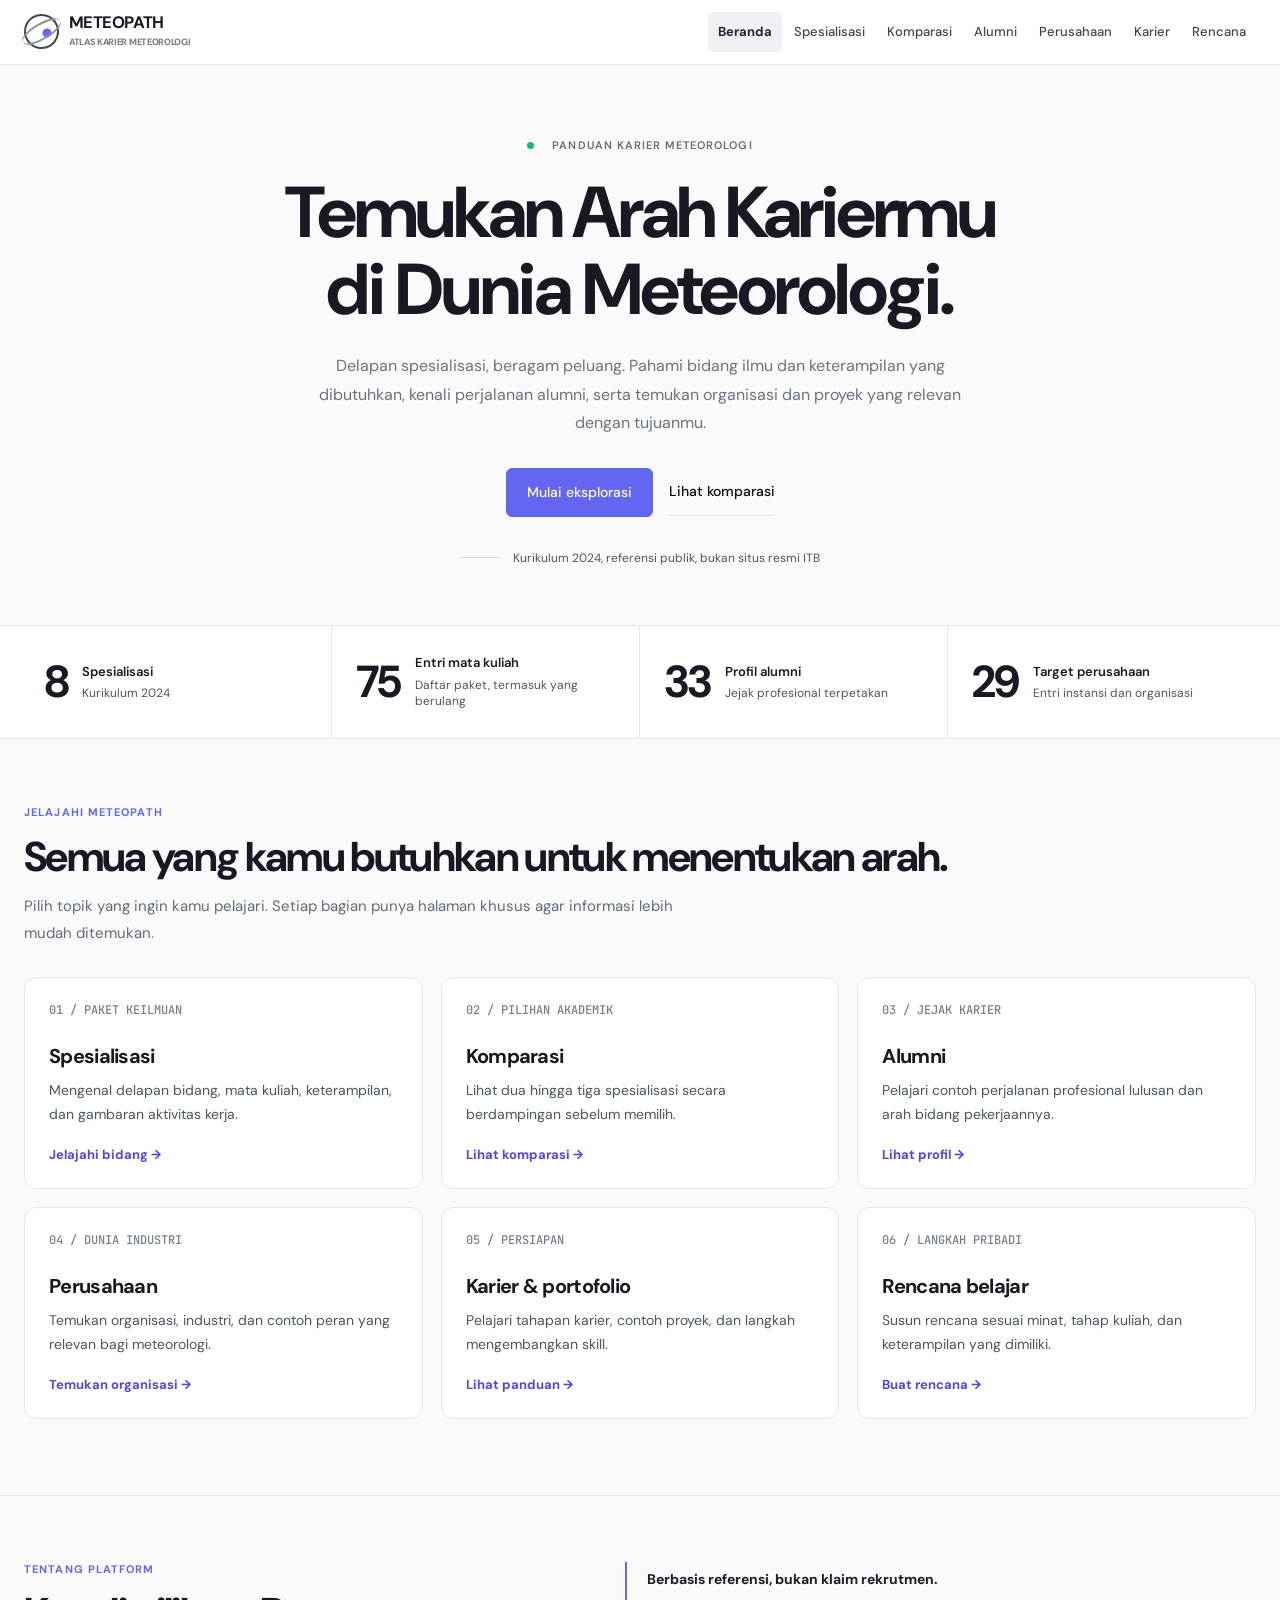
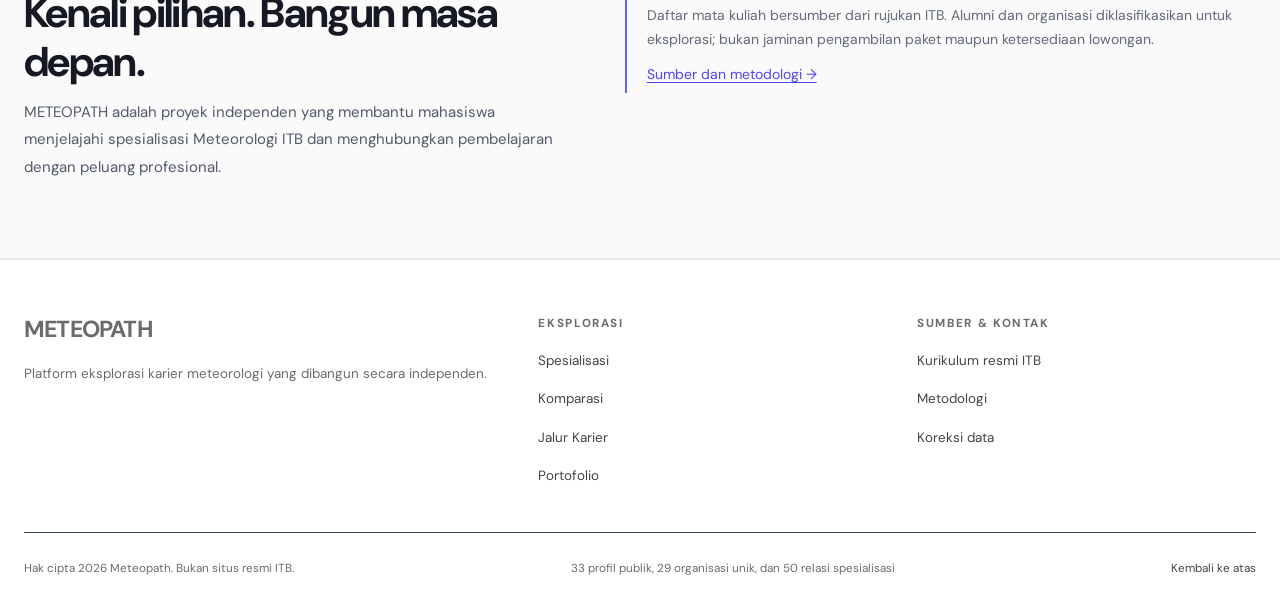
==== index.html @ 36e429ec "Publish field-name cards and force latest no-number JavaScript on index.html" ====
<!doctype html> <html lang="id"> <head> <meta charset="utf-8"> <meta name="viewport" content="width=device-width, initial-scale=1"> <meta name="theme-color" content="#FAFAFA"> <meta name="description" content="Panduan spesialisasi, mata kuliah, alumni, perusahaan, dan perencanaan karier Meteorologi ITB."> <link rel="canonical" href="https://zeezieprog.github.io/Meteopath/"> <meta property="og:type" content="website"><meta property="og:locale" content="id_ID"> <meta property="og:title" content="Meteopath: Eksplorasi Karier Meteorologi ITB"> <meta property="og:description" content="Eksplorasi spesialisasi, alumni, bidang industri, dan rencana karier meteorologi."> <meta property="og:url" content="https://zeezieprog.github.io/Meteopath/"> <meta name="twitter:card" content="summary"><link rel="icon" type="image/svg+xml" href="favicon.svg"> <title>Beranda | METEOPATH — Atlas Karier Meteorologi</title> <link rel="preconnect" href="https://fonts.googleapis.com"> <link rel="preconnect" href="https://fonts.gstatic.com" crossorigin> <link href="https://fonts.googleapis.com/css2?family=DM+Sans:wght@400;500;700&family=JetBrains+Mono:wght@400;500&display=swap" rel="stylesheet"> <link rel="stylesheet" href="style.css?v=6"> <link rel="stylesheet" href="mobile-stability-v7.css"> <link rel="stylesheet" href="https://api.fontshare.com/v2/css?f[]=general-sans@400,500,700&display=swap"> <link rel="stylesheet" href="genesis-editorial-v1.css"> <link rel="stylesheet" href="compact-white-grid-v1.css"> <link rel="stylesheet" href="readability-fix-v2.css"> <link rel="stylesheet" href="comparison-contrast-v3.css"> <link rel="stylesheet" href="site-pages-v1.css?v=2"> <link rel="stylesheet" href="accessibility-compare-v4.css"> <link rel="stylesheet" href="specialization-field-cards-v1.css">  <script src="data.js" defer></script> <script src="curriculum.js" defer></script> <script src="script.js?v=fields-20261118" defer></script><script src="v6.js?v=fields-20261118" defer></script> <script src="site-pages-v1.js" defer></script>  </head> <body data-page="home"> <a class="skip-link" href="#fitur">Lewati navigasi ke fitur</a> <div id="readingProgress" class="reading-progress" aria-hidden="true"></div> <header class="site-header" id="top"> <div class="wrap nav-inner"> <a href="index.html" class="brand" aria-label="METEOPATH kembali ke beranda"><span class="brand-orbit" aria-hidden="true"><span></span></span><span class="brand-name">METEO<span>PATH</span><small>ATLAS KARIER METEOROLOGI</small></span></a> <button class="mobile-toggle" id="mobileToggle" type="button" aria-controls="navMenu" aria-expanded="false" aria-label="Buka menu navigasi"><span></span><span></span><span></span></button> <nav class="nav" id="navMenu" aria-label="Navigasi utama"><a href="index.html" aria-current="page">Beranda</a><a href="spesialisasi.html">Spesialisasi</a><a href="bandingkan.html">Komparasi</a><a href="alumni.html">Alumni</a><a href="perusahaan.html">Perusahaan</a><a href="karier.html">Karier</a><a href="rencana.html">Rencana</a></nav> </div> </header> <main> <section class="hero section-dark" aria-labelledby="heroTitle"> <div class="hero-aura hero-aura-one" aria-hidden="true"></div><div class="hero-aura hero-aura-two" aria-hidden="true"></div> <div class="wrap hero-layout"> <div class="hero-copy reveal-on-load"> <p class="kicker light-kicker"><span class="status-dot"></span> PANDUAN KARIER METEOROLOGI</p> <h1 id="heroTitle">Temukan Arah Kariermu<br><span class="serif-accent">di Dunia Meteorologi.</span></h1> <p class="hero-desc">Delapan spesialisasi, beragam peluang. Pahami bidang ilmu dan keterampilan yang dibutuhkan, kenali perjalanan alumni, serta temukan organisasi dan proyek yang relevan dengan tujuanmu.</p> <div class="hero-actions"><a class="btn btn-coral" href="spesialisasi.html#spesialisasi">Mulai eksplorasi</a><a class="text-action" href="bandingkan.html#bandingkan">Lihat komparasi</a></div> <div class="hero-trust"><span class="trust-rule"></span><p>Kurikulum 2024, referensi publik, bukan situs resmi ITB</p></div> </div> </div> <div class="wrap hero-foot"><span>THE FUTURE IS INTERDISCIPLINARY</span><a href="#ringkasan">SCROLL TO EXPLORE</a></div> </section> <section class="overview-bar" id="ringkasan"> <div class="wrap stats-grid" id="statsGrid" aria-label="Ringkasan data website"></div> </section> <section class="home-features" id="fitur"><div class="wrap">
<span class="home-eyebrow">JELAJAHI METEOPATH</span><h2>Semua yang kamu butuhkan untuk menentukan arah.</h2>
<p class="home-intro">Pilih topik yang ingin kamu pelajari. Setiap bagian punya halaman khusus agar informasi lebih mudah ditemukan.</p>
<div class="home-feature-grid">
<a class="home-feature" href="spesialisasi.html"><span class="feature-index">01 / PAKET KEILMUAN</span><h3>Spesialisasi</h3><p>Mengenal delapan bidang, mata kuliah, keterampilan, dan gambaran aktivitas kerja.</p><span class="feature-cta">Jelajahi bidang →</span></a>
<a class="home-feature" href="bandingkan.html"><span class="feature-index">02 / PILIHAN AKADEMIK</span><h3>Komparasi</h3><p>Lihat dua hingga tiga spesialisasi secara berdampingan sebelum memilih.</p><span class="feature-cta">Lihat komparasi →</span></a>
<a class="home-feature" href="alumni.html"><span class="feature-index">03 / JEJAK KARIER</span><h3>Alumni</h3><p>Pelajari contoh perjalanan profesional lulusan dan arah bidang pekerjaannya.</p><span class="feature-cta">Lihat profil →</span></a>
<a class="home-feature" href="perusahaan.html"><span class="feature-index">04 / DUNIA INDUSTRI</span><h3>Perusahaan</h3><p>Temukan organisasi, industri, dan contoh peran yang relevan bagi meteorologi.</p><span class="feature-cta">Temukan organisasi →</span></a>
<a class="home-feature" href="karier.html"><span class="feature-index">05 / PERSIAPAN</span><h3>Karier & portofolio</h3><p>Pelajari tahapan karier, contoh proyek, dan langkah mengembangkan skill.</p><span class="feature-cta">Lihat panduan →</span></a>
<a class="home-feature" href="rencana.html"><span class="feature-index">06 / LANGKAH PRIBADI</span><h3>Rencana belajar</h3><p>Susun rencana sesuai minat, tahap kuliah, dan keterampilan yang dimiliki.</p><span class="feature-cta">Buat rencana →</span></a>
</div></div></section>
<section class="home-about"><div class="wrap home-about-layout"><div><span class="home-eyebrow">TENTANG PLATFORM</span><h2>Kenali pilihan. Bangun masa depan.</h2><p class="home-summary">METEOPATH adalah proyek independen yang membantu mahasiswa menjelajahi spesialisasi Meteorologi ITB dan menghubungkan pembelajaran dengan peluang profesional.</p></div><div class="home-disclaimer"><strong>Berbasis referensi, bukan klaim rekrutmen.</strong><span>Daftar mata kuliah bersumber dari rujukan ITB. Alumni dan organisasi diklasifikasikan untuk eksplorasi; bukan jaminan pengambilan paket maupun ketersediaan lowongan.</span><a href="tentang.html">Sumber dan metodologi →</a></div></div></section><section class="intro-section section-light" id="spesialisasi"> <div class="wrap"> <div class="section-heading reveal"><div><p class="kicker dark-kicker">JELAJAHI SPESIALISASI</p><h2>Delapan Spesialisasi.<br><em>Beragam Masa Depan.</em></h2></div><p class="section-aside">Tidak semua mahasiswa Meteorologi harus memilih arah karier yang sama. Mulai dari minatmu, lihat apa yang dipelajari, kemudian telusuri orang dan organisasinya.</p></div> <div class="explore-controls reveal"><div class="filter-pills" id="categoryFilters" aria-label="Filter kategori spesialisasi"></div><label class="search-field"><svg viewBox="0 0 24 24" aria-hidden="true"><circle cx="11" cy="11" r="7"></circle><path d="m16 16 4 4"></path></svg><input type="search" id="specSearch" placeholder="Cari spesialisasi, skill, atau mata kuliah..." aria-label="Cari spesialisasi"></label></div> <div class="cards-count" id="specCount"></div> <div class="spec-grid" id="specGrid"></div> <p class="section-small-print">Klasifikasi kategori di atas bersifat editorial. Nama paket dan mata kuliah mengacu pada <a href="https://meteo.itb.ac.id/?lang=id&amp;page_id=2621" target="_blank" rel="noopener noreferrer">skema resmi Meteorologi ITB 2024 </a>.</p> </div> </section> <section class="compare-section section-dark" id="bandingkan"> <div class="wrap"><div class="section-heading on-dark reveal"><div><p class="kicker light-kicker">KOMPARASI SPESIALISASI</p><h2>Pahami Perbedaannya<br><em>Menentukan Arah.</em></h2></div><p class="section-aside">Pilih dua sampai tiga spesialisasi, lalu lihat perbedaan mata kuliah, pekerjaan, skill, dan portofolio.</p></div> <div class="compare-shell"><h3>Pilih dua atau tiga spesialisasi</h3><p>Perbandingan ini tidak membuat peringkat “terbaik”.</p><div class="compare-options" id="compareOptions"></div><div class="compare-scroller" id="compareResult" aria-live="polite"></div></div></div></section> <section class="detail-section section-dark" id="detail"> <div class="wrap"> <div class="section-heading on-dark reveal"><div><p class="kicker light-kicker">DETAIL SPESIALISASI</p><h2>Kenali Bidangnya.<br><em>Bangun Keahliannya.</em></h2></div><p class="section-aside">Pilih spesialisasi untuk melihat aktivitas kerja, daftar lengkap mata kuliah, kemampuan yang perlu disiapkan, serta alumni dan perusahaan yang relevan.</p></div> <div class="detail-shell reveal"> <aside class="detail-sidebar"> <span class="detail-label">NOW EXPLORING</span> <div id="detailHeroMini" class="detail-mini-mark" aria-hidden="true"></div> <h3 id="detailName">Sains Atmosfer</h3> <p id="detailShort">Mengenal proses atmosfer dari data dan riset.</p> <div id="detailFacts" class="detail-facts"></div> <div class="detail-jump-label">PINDAH SPESIALISASI</div> <select id="detailPicker" aria-label="Pilih spesialisasi lain"></select> </aside> <div class="detail-content"> <div class="detail-tabbar" role="tablist" id="detailTabs" aria-label="Bagian detail spesialisasi"> <button type="button" class="detail-tab active" data-tab="overview" role="tab" aria-selected="true">Gambaran</button> <button type="button" class="detail-tab" data-tab="courses" role="tab" aria-selected="false">Mata kuliah <span id="courseCountBadge"></span></button> <button type="button" class="detail-tab" data-tab="skills" role="tab" aria-selected="false">Skills &amp; karier</button> <button type="button" class="detail-tab" data-tab="alumni" role="tab" aria-selected="false">Alumni</button> <button type="button" class="detail-tab" data-tab="companies" role="tab" aria-selected="false">Perusahaan</button> </div> <div id="detailBody" class="detail-body" role="tabpanel" aria-live="polite"></div> </div> </div> </div> </section> <section class="career-section section-light" id="karier"><div class="wrap"> <div class="section-heading reveal"><div><p class="kicker dark-kicker">JALUR KARIER</p><h2>Dari Perkuliahan<br><em>ke Dunia Kerja.</em></h2></div><p class="section-aside">Gambaran perkembangan keahlian dan contoh peran profesional, bukan jalur promosi yang pasti.</p></div> <div class="career-explorer"><label class="field-label" for="careerTrack">Pilih spesialisasi<select id="careerTrack"></select></label><div id="careerResult" aria-live="polite"></div></div></div></section> <section class="project-section section-dark" id="proyek"><div class="wrap"> <div class="section-heading on-dark reveal"><div><p class="kicker light-kicker">PROYEK PORTOFOLIO</p><h2>Belajar Lewat<br><em>Proyek Nyata.</em></h2></div><p class="section-aside">Pilih proyek sesuai minat dan tingkat kesulitan. Setiap proyek punya hasil akhir dan langkah praktik.</p></div> <div class="project-filters"><label class="field-label" for="projectTrack">Spesialisasi<select id="projectTrack"></select></label><label class="field-label" for="projectLevel">Tingkat<select id="projectLevel"><option value="all">Semua tingkat</option><option>Pemula</option><option>Menengah</option><option>Lanjutan</option></select></label><span class="results-label" id="projectCount" aria-live="polite"></span></div><div id="projectGrid" class="projects-grid"></div></div></section> <section class="alumni-section section-light" id="alumni"> <div class="wrap"> <div class="section-heading reveal"><div><p class="kicker dark-kicker">PROFIL PROFESIONAL</p><h2>Satu Ilmu.<br><em>Beragam Perjalanan.</em></h2></div><p class="section-aside">Jejak alumni membantu membayangkan perjalanan karier yang mungkin kamu pilih. Klasifikasi berdasarkan kesesuaian pekerjaan dan riset, bukan konfirmasi pengambilan paket kurikulum. Status pendidikan ditampilkan untuk transparansi.</p></div> <div class="directory-controls reveal"><label class="select-label">SPESIALISASI <select id="alumniFilter" aria-label="Filter alumni berdasarkan spesialisasi"></select></label><label class="search-field"><svg viewBox="0 0 24 24" aria-hidden="true"><circle cx="11" cy="11" r="7"></circle><path d="m16 16 4 4"></path></svg><input id="alumniSearch" type="search" placeholder="Cari alumni, profesi, atau institusi..." aria-label="Cari alumni"></label><span id="alumniResults" class="results-label"></span></div> <div class="advanced-filters" aria-label="Filter tambahan profil"> <label class="field-label" for="alumniDegreeFilter">Riwayat pendidikan<select id="alumniDegreeFilter"><option value="all">Semua profil</option><option value="s1">S1 Meteorologi ITB tercantum</option><option value="unknown">S1 Meteorologi belum terverifikasi</option></select></label> </div><div id="alumniGrid" class="people-grid"></div><p class="data-note">Klasifikasi profil berdasarkan pengalaman profesional, bukan konfirmasi spesialisasi. <a href="tentang.html#tentang">Pelajari metodologi </a></p> </div> </section> <section class="company-section section-dark" id="perusahaan"> <div class="wrap"> <div class="section-heading on-dark reveal"><div><p class="kicker light-kicker">DIREKTORI ORGANISASI</p><h2>Kenali Industri<br><em>yang Relevan.</em></h2></div><p class="section-aside">Telusuri instansi, perusahaan, dan sektor yang berhubungan dengan delapan bidang. Satu organisasi dapat terkait beberapa bidang. Entri bukan jaminan sedang merekrut atau menerima lulusan Meteorologi.</p></div> <div class="company-spotlight reveal"><div class="company-spotlight-art" aria-hidden="true"><div class="company-spotlight-lines"></div><span class="industry-label">INDUSTRY CONNECTIONS</span><strong>29</strong><small>ORGANISASI DAN SPESIALISASI</small></div><div class="company-spotlight-copy"><span class="eyebrow-pill">FIELD TO INDUSTRY</span><h3>Hubungkan ilmu<br>dengan dunia kerja.</h3><p>Kenali contoh posisi, kemampuan yang dicari, dan tautan bukti relevansi. Cocok untuk merancang magang, portofolio, atau eksplorasi profesional.</p></div></div> <div class="directory-controls dark-controls reveal"><label class="select-label">SPESIALISASI <select id="companyFilter" aria-label="Filter perusahaan berdasarkan spesialisasi"></select></label><label class="search-field"><svg viewBox="0 0 24 24" aria-hidden="true"><circle cx="11" cy="11" r="7"></circle><path d="m16 16 4 4"></path></svg><input id="companySearch" type="search" placeholder="Cari organisasi, skill, atau posisi..." aria-label="Cari company"></label><span id="companyResults" class="results-label"></span></div> <div class="advanced-filters" aria-label="Filter tambahan organisasi"> <label class="field-label" for="companyTypeFilter">Jenis organisasi<select id="companyTypeFilter"><option value="all">Semua jenis</option></select></label> <label class="field-label" for="companyRegionFilter">Wilayah<select id="companyRegionFilter"><option value="all">Semua wilayah</option></select></label> <label class="field-label" for="companyEvidenceFilter">Bukti hubungan<select id="companyEvidenceFilter"><option value="all">Semua jenis bukti</option><option value="lowongan">Ada contoh lowongan terdokumentasi</option><option value="sektor">Relevansi sektor dan proyek</option></select></label> </div><div id="companyGrid" class="company-grid"></div><p class="data-note">29 organisasi unik, 50 hubungan lintas spesialisasi. Lowongan terdokumentasi belum tentu masih aktif. <a href="tentang.html#tentang">Metodologi </a></p> </div> </section> <section class="roadmap-section section-light" id="roadmap"> <div class="wrap"><div class="section-heading reveal"><div><p class="kicker dark-kicker">PERSIAPAN KARIER</p><h2>Rencanakan Kariermu<br><em>Sejak Kuliah.</em></h2></div><p class="section-aside">Tidak harus mahir semuanya sebelum memilih. Tapi semakin banyak yang kamu coba, semakin jelas alasanmu memilih jalur tertentu.</p></div> <div class="journey-grid"> <article class="journey-card reveal"><span class="journey-number">01</span><span class="journey-time">SEKARANG</span><h3>Kenali pilihanmu</h3><p>Jelajahi setidaknya tiga spesialisasi. Baca mata kuliah dan cari alumni yang pekerjaannya paling dekat dengan minatmu.</p></article> <article class="journey-card reveal"><span class="journey-number">02</span><span class="journey-time">FOUNDATION</span><h3>Bangun fondasi</h3><p>Kuasai dasar Python, statistika, fisika atmosfer, QGIS, dan komunikasi ilmiah melalui latihan atau proyek sederhana.</p></article> <article class="journey-card reveal"><span class="journey-number">03</span><span class="journey-time">PORTFOLIO</span><h3>Buktikan skillmu</h3><p>Kerjakan satu proyek nyata seperti analisis hujan ekstrem, peta risiko banjir, AWS IoT, atau model prediksi cuaca.</p></article> <article class="journey-card reveal"><span class="journey-number">04</span><span class="journey-time">REAL EXPERIENCE</span><h3>Validasi di lapangan</h3><p>Ikuti riset, diskusi alumni, magang, atau proyek kolaboratif agar pilihanmu semakin berbasis pengalaman.</p></article> </div> </div> </section> <section class="planner-section section-dark" id="rencana"><div class="wrap"> <div class="section-heading on-dark reveal"><div><p class="kicker light-kicker">PERENCANA KARIER</p><h2>Susun Langkah<br><em>Kariermu Sendiri.</em></h2></div><p class="section-aside">Buat rencana eksploratif sesuai tahap kuliah dan skill yang sudah kamu pelajari. Disimpan di browser, tanpa akun.</p></div> <div class="planner-layout"><form class="planner-form" id="careerPlannerForm"> <label class="field-label" for="planTrack">Spesialisasi<select id="planTrack" required></select></label> <label class="field-label" for="planStage">Tahap pendidikan<select id="planStage"><option value="awal">Tahun awal kuliah</option><option value="menengah">Tahun menengah kuliah</option><option value="akhir">Menjelang lulus</option><option value="lulusan">Lulusan baru</option></select></label> <label class="field-label" for="planGoal">Target pekerjaan (opsional)<input id="planGoal" type="text" maxlength="100" placeholder="Contoh: Climate Risk Analyst"></label> <fieldset class="skill-fieldset"><legend>Skill yang sudah kamu pelajari</legend><div class="skill-checks" id="planSkills"></div></fieldset> <button type="submit" class="btn btn-coral">Buat rencana saya </button> </form><div id="planOutput" class="plan-output" aria-live="polite"><h3>Rencanamu dimulai di sini.</h3><p>Pilih bidang, tahap kuliah, dan kemampuanmu. Hasilnya dapat disalin atau diunduh.</p></div></div></div></section> <section class="closing-section section-dark"><div class="wrap closing-card reveal"><div><p class="kicker light-kicker">LANGKAH BERIKUTNYA</p><h2>Masa Depan Tak Harus<br><em>Ditentukan Hari Ini.</em></h2><p>Yang penting adalah mulai mengenal pilihanmu dan membangun keahlian sedikit demi sedikit.</p></div><a href="spesialisasi.html#spesialisasi" class="btn btn-coral">Jelajahi kembali</a></div></section> <section class="method-section section-light" id="tentang"><div class="wrap"> <div class="section-heading reveal"><div><p class="kicker dark-kicker">TENTANG DAN METODOLOGI</p><h2>Data yang Jelas.<br><em>Keputusan yang Tepat.</em></h2></div><p class="section-aside">Meteopath adalah proyek independen mahasiswa, bukan situs resmi ITB atau layanan rekrutmen.</p></div> <div class="method-grid"><article><h3>01, Kurikulum</h3><p>Delapan paket, 12 SKS masing-masing, total 75 entri dari 31 kode mata kuliah unik. Skema umum dan jalur pembelajaran lain juga tersedia. Konfirmasi pemilihan IRS dengan dosen wali.</p><a href="https://meteo.itb.ac.id/?page_id=2621&amp;lang=id" target="_blank" rel="noopener noreferrer">Sumber resmi ITB </a></article> <article><h3>02, Profil alumni</h3><p>33 profil publik diklasifikasikan menurut bidang karier, bukan bukti mengambil paket 2024. Riwayat S1 yang belum terverifikasi ditandai. Jabatan dapat berubah.</p><a href="alumni.html#alumni">Lihat profil </a></article> <article><h3>03, Perusahaan</h3><p>29 organisasi unik dengan 50 hubungan ke spesialisasi. Jenis bukti tidak membuktikan adanya lowongan aktif atau kesesuaian seluruh jurusan.</p><a href="perusahaan.html#perusahaan">Lihat organisasi </a></article> <article><h3>04, Koreksi data</h3><p>Referensi publik bisa berubah. Jika ada data tidak tepat, ajukan perubahan atau permintaan penghapusan melalui GitHub Issues.</p><a href="https://github.com/zeezieprog/Meteopath/issues/new" target="_blank" rel="noopener noreferrer">Ajukan koreksi </a></article></div> <p class="data-note">Struktur data diperbarui 18 November 2026. Tidak berarti setiap tautan, jabatan, atau lowongan diverifikasi ulang pada tanggal tersebut.</p></div></section> </main> <footer class="footer section-dark"><div class="wrap footer-top"><div><strong class="footer-logo">METEO<span>PATH</span></strong><p>Platform eksplorasi karier meteorologi yang dibangun secara independen.</p></div><div><strong>EKSPLORASI</strong><a href="spesialisasi.html#spesialisasi">Spesialisasi </a><a href="bandingkan.html#bandingkan">Komparasi </a><a href="karier.html#karier">Jalur Karier </a><a href="karier.html#proyek">Portofolio </a></div><div><strong>SUMBER & KONTAK</strong><a href="https://meteo.itb.ac.id/?page_id=2621&amp;lang=id" target="_blank" rel="noopener noreferrer">Kurikulum resmi ITB </a><a href="tentang.html#tentang">Metodologi </a><a href="https://github.com/zeezieprog/Meteopath/issues/new" target="_blank" rel="noopener noreferrer">Koreksi data </a></div></div><div class="wrap footer-bottom"><span>Hak cipta 2026 Meteopath. Bukan situs resmi ITB.</span><span>33 profil publik, 29 organisasi unik, dan 50 relasi spesialisasi</span><a href="index.html">Kembali ke atas </a></div></footer> </body> </html>
---- style.css ----
/* METEOPATH / Atlas Edition — typography, contrast & motion */
:root{--navy:#081426;--navy-2:#0d1b32;--navy-3:#132641;--cream:#f5f5f0;--cream-2:#ebede8;--paper:#ffffff;--ink:#172539;--ink-muted:#506077;--muted:#b9c9dc;--coral:#f77861;--coral-dark:#d85e49;--mint:#95c5b5;--line-dark:rgba(236,246,255,.15);--line-light:#dce3e7;--shadow:0 24px 64px rgba(7,22,39,.13);--wrap:1200px}
*{box-sizing:border-box}html{scroll-behavior:smooth;scroll-padding-top:90px}body{margin:0;color:var(--ink);font-family:'DM Sans',system-ui,-apple-system,Segoe UI,sans-serif;font-size:16px;line-height:1.65;background:var(--cream)}a{color:inherit;text-decoration:none}button,input,select{font:inherit}button{cursor:pointer}img{width:100%;max-width:100%;display:block}svg{width:20px;height:20px;fill:none;stroke:currentColor;stroke-width:1.8}h1,h2,h3,h4,p{margin-top:0}h1,h2,h3,h4,.brand-name,.metric-number{font-family:'Plus Jakarta Sans','DM Sans',sans-serif}h1,h2{letter-spacing:-.057em;line-height:1.075}h2{font-size:clamp(2.3rem,4.5vw,4.2rem);font-weight:800}h3{line-height:1.25;letter-spacing:-.035em}em{font-style:normal;color:var(--coral)}button:focus-visible,a:focus-visible,input:focus-visible,select:focus-visible{outline:3px solid #fdb293;outline-offset:3px}.wrap{width:min(calc(100% - 64px),var(--wrap));margin-inline:auto}.section-dark{color:#fff;background:var(--navy)}.section-light{color:var(--ink);background:var(--cream)}.skip-link{position:fixed;top:-100px;left:16px;z-index:100;padding:12px;background:white;color:var(--navy)}.skip-link:focus{top:12px}.reading-progress{position:fixed;top:0;left:0;z-index:120;height:3px;width:0;background:linear-gradient(90deg,var(--coral),#f9d9a6);transition:width .09s linear;pointer-events:none}
/* Navigation */
.site-header{position:sticky;top:0;z-index:70;background:rgba(8,20,38,.94);backdrop-filter:blur(20px);border-bottom:1px solid rgba(255,255,255,.12);color:#fff}.nav-inner{min-height:78px;display:flex;align-items:center;justify-content:space-between;gap:28px}.brand{display:flex;align-items:center;gap:12px;flex:none}.brand-orbit{width:41px;height:41px;border:2px solid #d1dedf;border-radius:50%;position:relative;transform:rotate(-30deg)}.brand-orbit:before,.brand-orbit:after{content:"";position:absolute;inset:7px -6px;border-top:2px solid var(--coral);border-bottom:2px solid var(--coral);border-radius:50%}.brand-orbit>span{position:absolute;width:9px;height:9px;border-radius:50%;background:#ffd3b4;left:15px;top:15px}.brand-name{font-size:1.05rem;font-weight:800;letter-spacing:-.025em;line-height:1.1}.brand-name>span{color:var(--coral)}.brand-name small{display:block;font-size:.56rem;letter-spacing:.16em;color:#b5c6d9;font-weight:600;margin-top:4px}.nav{display:flex;gap:4px;align-items:center}.nav>a{font-size:.84rem;font-weight:700;color:#e2eaf3;padding:11px 13px;border-radius:7px;transition:background .25s,color .25s}.nav>a:hover{background:rgba(255,255,255,.09);color:#fff}.nav .nav-highlight{margin-left:15px;background:rgba(247,120,97,.14);border:1px solid rgba(247,120,97,.38);color:#fff}.nav-highlight span{margin-left:8px}.mobile-toggle{display:none;background:none;border:0;width:42px;height:42px}.mobile-toggle span{display:block;height:2px;background:white;margin:6px 0}
/* Hero */
.hero{position:relative;overflow:hidden;background:radial-gradient(circle at 84% 35%,#203d5c 0%,transparent 34%),linear-gradient(116deg,#071323,#0f2034 70%,#081a2e);padding:86px 0 25px;min-height:655px}.hero:before{content:"";position:absolute;inset:0;background-image:linear-gradient(to right,rgba(210,236,255,.04) 1px,transparent 1px),linear-gradient(to bottom,rgba(210,236,255,.04) 1px,transparent 1px);background-size:85px 85px;mask-image:linear-gradient(to bottom,#0003,transparent 85%)}.hero-aura{position:absolute;border-radius:100%;filter:blur(100px);opacity:.24;pointer-events:none}.hero-aura-one{width:420px;height:420px;background:#215fa5;top:-190px;left:24%}.hero-aura-two{width:280px;height:280px;background:#a75c58;right:-70px;bottom:5%}.hero-layout{position:relative;z-index:2;display:grid;grid-template-columns:1.04fr .96fr;gap:65px;align-items:center}.kicker{font-size:.72rem;letter-spacing:.16em;font-weight:800;text-transform:uppercase;line-height:1.6}.light-kicker{color:#c3d3e8}.dark-kicker{color:#9c5b4c}.status-dot{display:inline-block;width:8px;height:8px;background:var(--coral);border-radius:50%;box-shadow:0 0 0 5px rgba(247,120,97,.13);margin-right:8px}.hero h1{font-size:clamp(3.1rem,5.3vw,5.9rem);max-width:740px;margin:24px 0 28px;font-weight:800}.serif-accent{color:var(--coral)}.hero-desc{color:#d0dceb;max-width:610px;font-size:1.08rem;line-height:1.85;margin-bottom:30px}.hero-actions{display:flex;align-items:center;flex-wrap:wrap;gap:28px}.btn{display:inline-flex;justify-content:center;align-items:center;gap:25px;border-radius:7px;padding:16px 22px;font-family:'Plus Jakarta Sans',sans-serif;font-size:.9rem;font-weight:800;transition:transform .2s,box-shadow .25s}.btn:hover{transform:translateY(-3px)}.btn-coral{background:var(--coral);color:#111f2b;box-shadow:0 14px 35px rgba(247,120,97,.16)}.btn-coral:hover{background:#ff947d;box-shadow:0 18px 40px rgba(247,120,97,.28)}.text-action{color:#fff;font-size:.92rem;font-weight:700;padding:12px 0;border-bottom:1px solid #64839f}.text-action span{margin-left:8px}.hero-trust{display:flex;align-items:center;gap:14px;margin-top:42px}.trust-rule{width:38px;height:1px;background:var(--coral);flex:none}.hero-trust p{color:#b3c6dd;font-size:.78rem;margin:0;line-height:1.55;max-width:400px}.hero-visual{height:515px;position:relative;isolation:isolate}.hero-main-photo{position:absolute;right:0;top:0;width:87%;height:88%;overflow:hidden;border-radius:4px 80px 5px 5px;box-shadow:0 40px 85px rgba(0,0,0,.35)}.hero-main-photo img,.hero-float-photo img{width:100%;height:100%;object-fit:cover}.hero-main-photo:after,.hero-float-photo:after{content:"";position:absolute;inset:0;background:linear-gradient(180deg,transparent 52%,rgba(6,16,27,.48));pointer-events:none}.hero-float-photo{position:absolute;left:0;bottom:0;width:48%;height:42%;border:8px solid #0c1f34;overflow:hidden;border-radius:5px 5px 5px 62px;box-shadow:0 25px 40px rgba(0,0,0,.2);z-index:2}.hero-frame-label{position:absolute;top:40px;left:0;background:rgba(8,20,38,.85);border:1px solid rgba(255,255,255,.2);padding:20px;width:155px;z-index:3;backdrop-filter:blur(14px)}.hero-frame-label span,.hero-frame-label small{display:block;color:#bed0e5;font-size:.63rem;letter-spacing:.13em}.hero-frame-label strong{display:block;font-size:.9rem;margin:8px 0 8px}.hero-arc{position:absolute;border:1px solid rgba(255,255,255,.14);border-radius:50%;width:370px;height:370px;top:-38px;right:-46px;z-index:-1}.hero-foot{position:relative;z-index:2;display:flex;justify-content:space-between;margin-top:33px;padding:22px 0 4px;border-top:1px solid rgba(255,255,255,.13);font-size:.68rem;font-weight:800;letter-spacing:.13em;color:#bac9d9}.hero-foot a:hover{color:#fff}
/* Overview */
.overview-bar{background:#fff;border-bottom:1px solid #e3e8e8}.stats-grid{display:grid;grid-template-columns:repeat(4,1fr)}.metric{padding:29px 26px;min-height:130px;border-right:1px solid #e3e8e8;display:flex;align-items:center;gap:17px}.metric:first-child{padding-left:0}.metric:last-child{border-right:0}.metric-number{font-size:clamp(2.1rem,3.5vw,3.1rem);font-weight:800;line-height:1;letter-spacing:-.06em;color:#192c40}.metric-label{font-size:.88rem;font-weight:800;color:#203348;line-height:1.4}.metric-hint{font-size:.75rem;color:#63758a;margin-top:4px;line-height:1.4}
/* Sections */
.intro-section,.alumni-section,.company-section,.roadmap-section{padding:105px 0 112px}.intro-section{background:#f7f7f4}.section-heading{display:flex;justify-content:space-between;align-items:end;gap:35px;margin-bottom:40px}.section-heading h2{margin:0}.section-heading h2 em{color:#c45d4a}.section-heading.on-dark h2 em{color:#ff9079}.section-aside{font-size:1rem;max-width:390px;line-height:1.85;color:#54667b;margin:0 0 6px}.on-dark .section-aside{color:#c2d1e1}.explore-controls,.directory-controls{display:flex;justify-content:space-between;align-items:center;gap:16px;flex-wrap:wrap}.filter-pills{display:flex;gap:8px;flex-wrap:wrap}.filter-pill{padding:11px 17px;background:#fff;border:1px solid #dce3e7;color:#34495d;border-radius:100px;font-size:.85rem;font-weight:800;transition:.2s}.filter-pill:hover{border-color:#a9b9c6;transform:translateY(-2px)}.filter-pill.active{background:var(--navy);color:#fff;border-color:var(--navy)}.search-field{display:flex;align-items:center;gap:10px;background:#fff;border:1px solid #dce3e7;padding:12px 15px;min-width:310px;border-radius:10px}.search-field svg{color:#52677c;width:17px;height:17px;flex:none}.search-field input{background:transparent;border:0;outline:none;font-size:.91rem;color:#162737;width:100%;min-width:0}.search-field input::placeholder{color:#6c7a88}.search-field:focus-within{outline:2px solid rgba(243,120,92,.3)}.cards-count,.results-label{margin:18px 0;color:#627388;font-size:.82rem;font-weight:700}.spec-grid{display:grid;grid-template-columns:repeat(4,minmax(0,1fr));gap:18px;margin-top:13px}.spec-card{position:relative;display:flex;flex-direction:column;overflow:hidden;background:#fff;border:1px solid #e2e7e8;border-radius:14px;min-height:410px;box-shadow:0 4px 15px rgba(6,30,47,.025);cursor:pointer;text-align:left;padding:0;color:var(--ink);transition:transform .35s cubic-bezier(.2,.8,.2,1),box-shadow .35s,border-color .35s}.spec-card:hover,.spec-card:focus-visible{transform:translateY(-9px);box-shadow:0 28px 55px rgba(15,35,54,.14);border-color:#c4d4d9}.spec-photo{height:194px;overflow:hidden;background:#253e56;position:relative;flex:none}.spec-photo img{width:100%;height:100%;object-fit:cover;transition:transform .65s cubic-bezier(.2,.7,.2,1)}.spec-card:hover .spec-photo img{transform:scale(1.09)}.spec-photo:after{content:"";position:absolute;inset:0;background:linear-gradient(180deg,transparent 50%,rgba(5,20,34,.35))}.spec-num{position:absolute;top:13px;left:13px;color:#fff;font-size:.72rem;letter-spacing:.08em;font-weight:800;border:1px solid #ffffff9e;background:#0b203466;padding:4px 8px;border-radius:5px;z-index:1}.spec-card-inner{padding:20px 19px 19px;display:flex;flex-direction:column;flex:1}.spec-category{font-size:.68rem;color:#a05246;font-weight:800;text-transform:uppercase;letter-spacing:.12em}.spec-card h3{font-size:1.12rem;margin:9px 0 9px;color:#17283b;line-height:1.4;font-weight:800;min-height:45px}.spec-card p{color:#526478;font-size:.89rem;line-height:1.62;margin:0}.spec-card-bottom{display:flex;justify-content:space-between;align-items:center;gap:5px;margin-top:auto;padding-top:23px;color:#3a5062;font-size:.76rem;font-weight:800}.spec-arrow{width:30px;height:30px;display:grid;place-items:center;background:#edf2f3;border-radius:50%;font-size:1rem}.section-small-print{font-size:.81rem;color:#677789;margin:23px 0 0}.section-small-print a{text-decoration:underline;text-underline-offset:3px}
/* Detail */
.detail-section{background:radial-gradient(circle at 6% 16%,rgba(40,84,111,.27),transparent 38%),#071628;padding:105px 0 110px}.detail-shell{display:grid;grid-template-columns:265px minmax(0,1fr);gap:0;border:1px solid rgba(226,241,255,.16);border-radius:16px;overflow:hidden;background:#10243a;box-shadow:0 38px 90px rgba(0,0,0,.22)}.detail-sidebar{background:#0b1d31;border-right:1px solid rgba(255,255,255,.13);padding:27px 23px;min-width:0}.detail-label,.detail-jump-label{font-size:.66rem;font-weight:800;letter-spacing:.16em;color:#9eb9d2}.detail-mini-photo{margin:22px 0 22px;height:150px;overflow:hidden;border-radius:10px;background:#28425f}.detail-mini-photo img{width:100%;height:100%;object-fit:cover}.detail-sidebar h3{font-size:1.3rem;letter-spacing:-.045em;margin-bottom:11px;color:#fff}.detail-sidebar>p{color:#c1d4e7;font-size:.92rem;line-height:1.7}.detail-facts{display:grid;gap:0;margin:30px 0;border-top:1px solid var(--line-dark)}.detail-fact{display:flex;justify-content:space-between;align-items:center;gap:8px;border-bottom:1px solid var(--line-dark);padding:13px 0;color:#c1d3e2;font-size:.77rem}.detail-fact strong{font-size:1rem;color:#fff}.detail-jump-label{display:block;margin:25px 0 11px}#detailPicker{width:100%;background:#203852;border:1px solid #55708a;color:#fff;outline:0;padding:12px 10px;border-radius:8px;font-size:.82rem}.detail-content{min-width:0}.detail-tabbar{display:flex;overflow-x:auto;background:#10243a;border-bottom:1px solid var(--line-dark);padding:0 18px;gap:4px;scrollbar-width:thin}.detail-tab{display:flex;align-items:center;gap:6px;background:transparent;color:#b6cee0;border:0;border-bottom:3px solid transparent;font-weight:800;font-size:.82rem;white-space:nowrap;padding:21px 15px 17px;transition:color .2s}.detail-tab.active,.detail-tab:hover{color:#fff;border-bottom-color:var(--coral)}.detail-tab span{color:#fbab97}.detail-body{padding:30px;min-height:540px}.detail-panel-animate{animation:panelIn .45s ease both}@keyframes panelIn{from{opacity:0;transform:translateY(10px)}to{opacity:1;transform:none}}.detail-banner{display:grid;grid-template-columns:1fr .93fr;gap:25px;align-items:center}.detail-banner h3{font-size:clamp(1.65rem,3vw,2.35rem);line-height:1.2;margin-bottom:15px}.detail-banner p{color:#c6d7e8;line-height:1.8;font-size:.94rem}.detail-banner-image{min-height:265px;height:100%;max-height:345px;position:relative;overflow:hidden;border-radius:10px}.detail-banner-image img{width:100%;height:100%;object-fit:cover}.detail-banner-image span{position:absolute;left:12px;bottom:12px;padding:7px 11px;background:#051422bb;color:#e9f3ff;border-radius:6px;font-size:.67rem;font-weight:800}.feature-grid{display:grid;grid-template-columns:repeat(2,1fr);gap:15px;margin-top:22px}.feature-box{background:#162e48;border:1px solid #35516a;border-radius:9px;padding:20px}.feature-box h4{font-size:1.02rem;color:#fff;margin-bottom:10px}.feature-box p{font-size:.89rem;line-height:1.75;color:#c6d7e8;margin-bottom:0}.detail-eyebrow{color:#f7b29f;font-size:.68rem;letter-spacing:.15em;font-weight:800;text-transform:uppercase}.callout{background:#19334e;border-left:3px solid var(--coral);border-radius:3px 8px 8px 3px;padding:17px 19px;color:#dce8f4;font-size:.89rem;line-height:1.8;margin-top:24px}.section-mini-title{font-size:1.48rem;color:#fff;font-weight:800;letter-spacing:-.045em;line-height:1.3;margin:5px 0 12px}.detail-intro-copy{color:#c1d5e6;font-size:.92rem;max-width:660px}.course-toolbar{display:flex;gap:8px;flex-wrap:wrap;margin:22px 0}.course-toggle{border:1px solid #3c5974;border-radius:7px;background:#18334f;color:#c8dbea;font-size:.79rem;font-weight:800;padding:9px 14px}.course-toggle.active{background:#e5f3f6;border-color:#e5f3f6;color:#10263a}.course-list{display:grid;gap:9px}.course-row{display:grid;grid-template-columns:88px 1fr auto;align-items:center;gap:16px;background:#152d47;border:1px solid #35516c;border-radius:8px;padding:14px 16px}.course-code{font-weight:800;color:#a5d8e9;font-size:.85rem}.course-name{font-size:.91rem;color:#f1f6fb;font-weight:700}.course-credits{display:flex;align-items:center;gap:8px;white-space:nowrap;color:#c6d6e8;font-size:.75rem}.tag-required{padding:5px 8px;background:#faac8b25;border:1px solid #e6a98c69;border-radius:5px;color:#ffd0bd;font-size:.7rem;font-weight:800}.course-footer{margin-top:16px;color:#b9cadb;font-size:.85rem;line-height:1.8}.course-footer a{color:#fac1a9;text-decoration:underline;text-underline-offset:4px}.skill-chips{display:flex;flex-wrap:wrap;gap:9px;margin:22px 0}.skill-chip{padding:10px 14px;background:#183653;border:1px solid #45617b;color:#eaf5ff;border-radius:999px;font-size:.85rem;font-weight:700}.prep-list{display:grid;grid-template-columns:repeat(2,1fr);gap:9px;margin:15px 0 24px}.prep-item{display:flex;align-items:start;gap:9px;padding:13px;background:#152c44;border-radius:7px;border:1px solid #304b65;color:#e1edfa;font-size:.85rem}.prep-item span:first-child{color:#f9ac96;font-weight:800}.career-path{display:flex;flex-wrap:wrap;gap:8px;margin:20px 0 24px}.career-step{display:flex;align-items:center;gap:11px;border:1px solid #45627c;background:#18334d;padding:10px 13px;border-radius:6px;color:#e9f2f8;font-size:.82rem}.career-step:after{content:none}.career-step:last-child:after{display:none}.tab-list{display:grid;gap:10px;margin-top:20px}.tab-item{display:flex;gap:13px;align-items:flex-start;padding:16px;border-radius:8px;border:1px solid #3c5974;background:#142a43;transition:transform .2s,background .2s}.tab-item:hover{background:#203e59;transform:translateX(3px)}.tab-avatar{flex:none;display:grid;place-items:center;background:#39506a;width:45px;height:45px;border-radius:9px;color:white;font-weight:800}.tab-item-body{flex:1;min-width:0}.tab-item-body strong{display:block;font-size:.91rem;color:#fff;line-height:1.4}.tab-item-body small{display:block;font-size:.82rem;color:#c4d6e7;margin-top:5px;line-height:1.65}.tab-item-arrow{font-size:1rem;color:#ffb59d;font-weight:800;margin-left:auto}.tab-item-note{display:block;color:#abc4d9;font-size:.75rem;margin-top:5px}.no-results{padding:26px;border:1px dashed #5b7894;border-radius:8px;color:#c8d9e8}.visual-credit{color:#b2c4d7;font-size:.76rem;margin:12px 0 0}
/* Directories */
.alumni-section{background:#f1f4f2}.directory-controls{margin-bottom:27px}.select-label{display:flex;align-items:center;gap:12px;font-size:.75rem;font-weight:800;letter-spacing:.06em;color:#576b7d}.select-label select{background:#fff;border:1px solid #dce4e7;color:#1d3549;padding:12px 14px;max-width:320px;border-radius:8px;font-size:.85rem;font-weight:700;letter-spacing:0}.directory-controls .search-field{min-width:320px}.directory-controls .results-label{margin:0 0 0 auto;white-space:nowrap}.people-grid,.company-grid{display:grid;grid-template-columns:repeat(3,minmax(0,1fr));gap:16px}.person-card{display:flex;flex-direction:column;background:#fff;border-radius:12px;padding:22px;border:1px solid #dce4e8;box-shadow:0 5px 14px rgba(12,30,45,.03);transition:transform .3s,box-shadow .3s}.person-card:hover{transform:translateY(-5px);box-shadow:0 20px 35px rgba(12,30,45,.1)}.person-top{display:flex;align-items:center;gap:13px}.person-avatar{display:grid;place-items:center;flex:none;width:51px;height:51px;border-radius:10px;color:#fff;background:linear-gradient(145deg,#203b55,#6a8ba0);font-weight:800;font-size:1rem}.person-card h3{font-size:1rem;margin:0 0 3px;color:#152b3f}.person-category{font-size:.76rem;color:#945446;font-weight:800;line-height:1.5}.person-work{margin:16px 0 12px;color:#405668;font-size:.88rem;line-height:1.78}.person-institution{font-size:.8rem;color:#5d7182;padding-top:12px;border-top:1px solid #e7edef;margin-top:auto}.person-meta{font-size:.73rem;font-weight:800;color:#8b574c;margin-top:12px}.person-link{display:inline-flex;align-items:center;gap:8px;color:#0c526c;font-size:.81rem;font-weight:800;margin-top:13px}.person-link:hover{color:#ba543f;text-decoration:underline}.person-no-link{color:#788995;font-size:.8rem;margin-top:12px}.company-section{background:#0d1b2e}.company-spotlight{display:grid;grid-template-columns:.9fr 1.1fr;overflow:hidden;border-radius:13px;background:#19334d;border:1px solid #304b66;min-height:210px;margin-bottom:35px}.company-spotlight-image{min-height:215px;overflow:hidden}.company-spotlight img{height:100%;object-fit:cover}.company-spotlight-copy{padding:28px 35px;align-self:center}.company-spotlight h3{font-size:1.5rem;margin:10px 0 8px}.company-spotlight p{color:#c7d9e8;font-size:.89rem;line-height:1.7;margin:0}.eyebrow-pill{font-size:.65rem;font-weight:800;letter-spacing:.15em;color:#ffb59b}.dark-controls .select-label,.dark-controls .results-label{color:#bdcfe0}.dark-controls .select-label select,.dark-controls .search-field{background:#19324b;border-color:#38516a;color:#f3f7fc}.dark-controls .search-field input{color:#f7fbff}.dark-controls .search-field input::placeholder{color:#c1cfdb}.dark-controls .search-field svg{color:#cbd9e9}.company-card{background:#152c44;border:1px solid #36516a;border-radius:12px;padding:21px;display:flex;flex-direction:column;transition:transform .3s,border-color .3s}.company-card:hover{transform:translateY(-4px);border-color:#7293a8}.company-top{display:flex;align-items:center;gap:12px}.company-monogram{display:grid;place-items:center;flex:none;width:47px;height:47px;background:#2e4660;border-radius:9px;color:#e4f1fd;font-size:.82rem;font-weight:800}.company-card h3{font-size:1rem;margin:0;color:#fff}.company-kind{font-size:.76rem;color:#b9cce0;margin-top:4px}.company-card .company-role{color:#f2f7fd;font-weight:800;font-size:.87rem;margin-top:17px;margin-bottom:8px}.company-card>p{color:#bfcee0;font-size:.84rem;line-height:1.75}.company-tags{display:flex;flex-wrap:wrap;gap:6px;margin:7px 0 15px}.company-tag{background:#223e57;color:#d3e2f0;font-size:.72rem;padding:6px 9px;border-radius:5px}.evidence-label{display:inline-flex;align-items:center;gap:6px;font-size:.72rem;font-weight:800;border:1px solid #6a7181;background:#263949;color:#e6dfd3;border-radius:6px;padding:5px 9px;width:fit-content}.evidence-label.strong{color:#b6ead3;border-color:#39765e;background:#183b39}.company-note{font-size:.76rem;color:#c6d6e5;margin-top:12px;margin-bottom:0}.company-links{display:flex;flex-wrap:wrap;gap:16px;margin-top:auto;padding-top:17px}.company-links a{font-size:.82rem;color:#ffbea7;font-weight:800}.company-links a:hover{text-decoration:underline}.company-links a:focus-visible{outline-color:white}
/* Roadmap & footer */
.roadmap-section{background:#faf9f6}.journey-grid{display:grid;grid-template-columns:repeat(4,1fr);gap:16px}.journey-card{position:relative;background:#fff;border:1px solid #dce3e5;padding:26px 23px;min-height:300px;transition:box-shadow .25s,transform .25s}.journey-card:hover{box-shadow:var(--shadow);transform:translateY(-5px)}.journey-card:before{content:"";position:absolute;top:0;left:0;width:90px;height:3px;background:var(--coral)}.journey-number{font-family:'Plus Jakarta Sans',sans-serif;font-size:3.6rem;color:#d9dfdf;font-weight:800;line-height:1}.journey-time{display:block;color:#986258;letter-spacing:.14em;font-size:.66rem;font-weight:800;margin:20px 0 7px}.journey-card h3{font-size:1.12rem;color:#162d41}.journey-card p{font-size:.86rem;color:#536579;margin-bottom:0;line-height:1.8}.closing-section{padding:75px 0 85px;background:#0d1d32}.closing-card{border:1px solid #47617a;background:radial-gradient(circle at right,rgba(255,145,116,.13),transparent 45%),#173149;padding:45px 52px;border-radius:12px;display:flex;justify-content:space-between;align-items:center;gap:30px}.closing-card h2{font-size:clamp(2rem,3.7vw,3.5rem)}.closing-card p:last-child{font-size:.92rem;color:#c9d8e7;margin:18px 0 0}.closing-card .btn{flex:none}.footer{background:#081426;color:#fff;padding:50px 0 28px;border-top:1px solid #314658}.footer-top{display:grid;grid-template-columns:1.4fr 1fr 1fr;gap:40px}.footer-logo{font-family:'Plus Jakarta Sans',sans-serif;font-weight:800;font-size:1.45rem}.footer-logo span{color:var(--coral)}.footer-top p,.footer-top a,.footer-top div>span{display:block;font-size:.84rem;color:#b8ccdd;line-height:1.9;margin:13px 0 0}.footer-top strong:not(.footer-logo){font-size:.73rem;letter-spacing:.14em;color:#fff}.footer-top a:hover{color:#ffb5a2}.footer-bottom{display:flex;flex-wrap:wrap;justify-content:space-between;gap:12px;border-top:1px solid #30435a;padding-top:26px;margin-top:43px;color:#b0c6da;font-size:.73rem}.footer-bottom a:hover{color:#fff}
/* Motion */
.reveal{opacity:1;transform:none}.js-motion .reveal{opacity:0;transform:translateY(27px);transition:opacity .75s cubic-bezier(.2,.75,.25,1),transform .75s cubic-bezier(.2,.75,.25,1);transition-delay:var(--delay,0ms)}.js-motion .reveal.visible{opacity:1;transform:none}.reveal-on-load{animation:softEnter .85s ease both}.hero-visual.reveal-on-load{animation-delay:.12s}@keyframes softEnter{from{opacity:0;transform:translateY(22px)}to{opacity:1;transform:none}}.image-zoom img{transition:transform 1s cubic-bezier(.2,.8,.2,1)}.image-zoom:hover img{transform:scale(1.045)}
@media (max-width:1150px){.wrap{width:min(calc(100% - 46px),var(--wrap))}.hero-layout{gap:33px}.spec-grid{grid-template-columns:repeat(3,minmax(0,1fr))}.nav>a{padding-inline:8px}.detail-shell{grid-template-columns:230px minmax(0,1fr)}.detail-body{padding:22px}}
@media (max-width:930px){.mobile-toggle{display:block}.nav{position:absolute;display:none;flex-direction:column;align-items:stretch;top:77px;left:22px;right:22px;background:#102640;border:1px solid #47617b;padding:14px;border-radius:10px;box-shadow:0 28px 65px #0007}.nav.open{display:flex}.nav .nav-highlight{margin:0}.hero-layout{grid-template-columns:1fr 1fr;gap:20px}.hero-visual{height:430px}.hero h1{font-size:clamp(2.8rem,5.1vw,4.4rem)}.hero-frame-label{display:none}.hero-main-photo{width:95%}.hero-float-photo{width:53%}.stats-grid{grid-template-columns:repeat(2,1fr)}.metric{border-bottom:1px solid #e3e8e8}.metric:nth-child(2){border-right:0}.metric:nth-child(3),.metric:nth-child(4){border-bottom:0}.spec-grid{grid-template-columns:repeat(2,minmax(0,1fr))}.detail-shell{grid-template-columns:1fr}.detail-sidebar{display:grid;grid-template-columns:145px 1fr;column-gap:20px;align-items:start}.detail-mini-photo{grid-row:2 / 5;margin:12px 0 0;height:145px}.detail-sidebar .detail-label{grid-column:1 / -1}.detail-sidebar h3{grid-column:2;margin-top:12px}.detail-sidebar>p{grid-column:2}.detail-facts{grid-column:1 / -1;display:flex;gap:25px}.detail-fact{flex:1}.detail-jump-label{grid-column:1 / -1;margin:0 0 9px}.detail-sidebar select{grid-column:1 / -1}.people-grid,.company-grid{grid-template-columns:repeat(2,minmax(0,1fr))}.journey-grid{grid-template-columns:repeat(2,1fr)}.section-heading{align-items:start;flex-direction:column}.section-aside{max-width:650px}}
@media (max-width:660px){.wrap{width:min(calc(100% - 32px),var(--wrap))}.nav-inner{min-height:70px}.nav{top:70px}.hero{padding:62px 0 20px}.hero-layout{grid-template-columns:1fr}.hero h1{font-size:clamp(2.8rem,10vw,4.3rem)}.hero-desc{font-size:1rem}.hero-visual{height:370px;margin-top:18px}.hero-main-photo{width:91%;height:86%}.hero-float-photo{width:46%;height:42%}.hero-foot{font-size:.57rem}.hero-actions{gap:14px}.hero-trust{margin-top:25px}.intro-section,.alumni-section,.company-section,.roadmap-section,.detail-section{padding:70px 0 75px}.section-heading{margin-bottom:24px}.section-heading h2{font-size:clamp(2.1rem,9vw,3.1rem)}.section-aside{font-size:.92rem}.stats-grid{grid-template-columns:repeat(2,1fr)}.metric{padding:20px 8px;gap:10px;align-items:flex-start;flex-direction:column;min-height:130px}.metric:first-child{padding-left:8px}.metric-number{font-size:2.35rem}.filter-pills{width:100%}.filter-pill{font-size:.73rem;padding:9px 10px}.explore-controls .search-field,.directory-controls .search-field{width:100%;min-width:0}.spec-grid,.people-grid,.company-grid{grid-template-columns:1fr}.spec-card{min-height:0}.spec-photo{height:230px}.spec-card h3{min-height:0}.detail-sidebar{padding:19px;grid-template-columns:116px 1fr;column-gap:15px}.detail-mini-photo{height:118px}.detail-sidebar h3{font-size:1.15rem}.detail-sidebar>p{font-size:.85rem}.detail-facts{gap:8px}.detail-fact{flex:1;flex-direction:column;align-items:flex-start;font-size:.71rem}.detail-content{width:100%}.detail-tabbar{padding:0 10px}.detail-tab{padding:17px 10px 13px;font-size:.76rem}.detail-body{padding:17px}.detail-banner,.feature-grid,.prep-list,.company-spotlight{grid-template-columns:1fr}.detail-banner-image{height:210px;min-height:unset}.course-row{grid-template-columns:1fr auto;gap:5px 12px}.course-code{grid-column:1 / -1}.course-name{line-height:1.45}.course-credits{justify-content:flex-end;align-items:flex-end;flex-wrap:wrap}.directory-controls{align-items:stretch}.directory-controls .results-label{margin-left:0}.select-label{flex-wrap:wrap}.select-label select{max-width:100%;width:100%}.company-spotlight-copy{padding:24px}.company-spotlight-image{min-height:210px;max-height:260px}.journey-grid{grid-template-columns:1fr}.journey-card{min-height:unset}.closing-section{padding:55px 0}.closing-card{padding:28px;flex-direction:column;align-items:start}.footer-top{grid-template-columns:1fr;gap:28px}.footer-bottom{flex-direction:column}.hero-frame-label{display:none}}
@media (prefers-reduced-motion:reduce){html{scroll-behavior:auto}*,*:before,*:after{animation-duration:.01ms!important;transition-duration:.01ms!important}.js-motion .reveal{opacity:1;transform:none}}
/* Final accessibility pass: prioritize readable body text across content panels. */
.detail-intro-copy,.detail-banner p,.feature-box p{font-size:1rem;line-height:1.82}
.course-name{font-size:.99rem;line-height:1.6}
.course-code,.course-footer,.tab-item-body small{font-size:.91rem}
.detail-sidebar>p,.spec-card p,.person-work,.company-card>p{font-size:.97rem}
.company-role,.company-card .company-role{font-size:.95rem}
.company-kind,.company-note,.person-institution,.person-link,.tab-item-note{font-size:.86rem;line-height:1.7}
@media(max-width:660px){.detail-banner p,.detail-intro-copy,.feature-box p{font-size:.95rem}.course-name{font-size:.91rem}}

/* V5 — text-first edition: photos replaced by typographic/data-inspired shapes. */
.hero-visual-data{min-height:480px;height:515px;position:relative;display:flex;align-items:center;justify-content:center;padding:14px 0 12px}
.atlas-surface{position:relative;isolation:isolate;overflow:hidden;width:94%;height:92%;border:1px solid rgba(194,222,255,.28);border-radius:20px 65px 20px 20px;background:radial-gradient(circle at 52% 47%,rgba(86,139,178,.14),transparent 45%),linear-gradient(145deg,rgba(31,68,94,.9),rgba(10,29,49,.96));box-shadow:0 30px 85px rgba(0,0,0,.28);}
.atlas-surface:before{content:"";position:absolute;inset:0;background-image:linear-gradient(to right,rgba(255,255,255,.06) 1px,transparent 1px),linear-gradient(to bottom,rgba(255,255,255,.055) 1px,transparent 1px);background-size:39px 39px;mask-image:radial-gradient(ellipse at 50% 50%,black 20%,transparent 85%)}
.atlas-topline,.atlas-bottomline{position:absolute;z-index:2;left:25px;right:25px;display:flex;align-items:center;justify-content:space-between;gap:10px;color:#cfdfed;font-size:.69rem;letter-spacing:.13em;font-weight:800;line-height:1.6}
.atlas-topline{top:27px}.atlas-bottomline{bottom:23px}.atlas-topline .status-dot{margin-right:3px;width:7px;height:7px}
.atlas-bottomline strong{color:#fca68e}.atlas-coords{color:#99b4cf;font-weight:600}
.atlas-rings{position:absolute;left:50%;top:51%;transform:translate(-50%,-50%);height:330px;width:330px;border-radius:50%;background:conic-gradient(from 65deg,rgba(240,137,117,.36),transparent 45deg,rgba(90,159,212,.15) 150deg,transparent 250deg,rgba(240,137,117,.36));animation:atlas-spin 36s linear infinite}
.atlas-rings:before,.atlas-rings:after,.atlas-rings span{position:absolute;display:block;content:"";border-radius:50%;inset:14px;border:1px solid rgba(184,215,237,.37)}
.atlas-rings:after{inset:45px;border-style:dashed;opacity:.7}
.atlas-rings .ring-a{inset:-23px;border-color:rgba(255,255,255,.13)}.atlas-rings .ring-b{inset:78px;border-color:rgba(255,255,255,.23)}.atlas-rings .ring-c{inset:120px;border-color:rgba(246,172,136,.55)}.atlas-rings .ring-cross{border-radius:0;inset:-22px 50%;width:1px;border:0;background:rgba(255,255,255,.12)}
.atlas-center{position:absolute;z-index:2;left:50%;top:51%;transform:translate(-50%,-50%);text-align:center;display:grid;justify-items:center;gap:0;width:240px}
.atlas-center strong{font-family:'Plus Jakarta Sans',sans-serif;font-size:clamp(6.5rem,10vw,9.4rem);line-height:1;letter-spacing:-.1em;color:#f4f8ff;font-weight:800;padding-right:.12em;text-shadow:0 14px 45px #071628}
.atlas-center small,.atlas-center span{color:#b8d2e7;font-size:.7rem;font-weight:800;letter-spacing:.23em}
.atlas-center span{color:#ffb6a2;letter-spacing:.14em}
.atlas-floating-stat{position:absolute;z-index:3;left:-4px;bottom:31px;background:rgba(9,25,42,.95);border:1px solid rgba(195,220,241,.33);box-shadow:0 14px 35px #06121f66;padding:16px 20px;border-radius:8px;display:grid;gap:4px}
.atlas-floating-stat small{font-size:.67rem;letter-spacing:.16em;color:#8ba9c5;font-weight:800}.atlas-floating-stat strong{font-size:.85rem;color:#ffb29e}.atlas-floating-stat span{font-size:.76rem;color:#e3ebf5}
@keyframes atlas-spin{to{transform:translate(-50%,-50%) rotate(360deg)}}
.spec-graphic{position:relative;overflow:hidden;display:flex;align-items:center;justify-content:center;height:194px;flex:none;background:radial-gradient(circle at 78% 50%,color-mix(in srgb,var(--track-accent) 24%,transparent),transparent 44%),linear-gradient(125deg,#122b43,#264861)}
.spec-graphic:before{content:"";position:absolute;inset:0;background-image:linear-gradient(90deg,rgba(255,255,255,.055) 1px,transparent 1px),linear-gradient(rgba(255,255,255,.055) 1px,transparent 1px);background-size:34px 34px}
.spec-graphic:after{content:"";position:absolute;width:185px;height:185px;border:1px solid rgba(255,255,255,.24);border-radius:50%;right:-42px;top:-25px;transition:transform .5s ease}
.spec-card:hover .spec-graphic:after{transform:scale(1.22)}
.spec-graphic-orbit{position:absolute;width:130px;height:130px;right:-14px;top:-6px;border:1px dashed rgba(255,255,255,.23);border-radius:50%}
.spec-graphic-index{position:relative;z-index:1;font-size:6rem;font-weight:800;letter-spacing:-.09em;font-family:'Plus Jakarta Sans',sans-serif;color:#f4f7ff;line-height:1;text-shadow:0 14px 45px #10243aaa}
.spec-graphic-caption{position:absolute;z-index:1;left:16px;bottom:14px;font-size:.68rem;letter-spacing:.14em;text-transform:uppercase;font-weight:800;color:var(--track-accent)}
.detail-mini-mark{margin:22px 0 22px;height:150px;border:1px solid #385975;border-radius:10px;background:radial-gradient(circle at 60% 42%,color-mix(in srgb,var(--track-accent) 18%,transparent),transparent 55%),linear-gradient(145deg,#23415d,#10253b);color:#f6f9ff;display:grid;place-items:center;font-family:'Plus Jakarta Sans',sans-serif;font-size:4.7rem;letter-spacing:-.08em;font-weight:800;position:relative;overflow:hidden}
.detail-mini-mark:before,.detail-mini-mark:after{content:"";position:absolute;border-radius:50%;width:135px;height:135px;border:1px solid rgba(255,255,255,.17);right:-20px;top:-30px}
.detail-mini-mark:after{width:90px;height:90px;right:0;top:-10px;border-style:dashed}
.detail-banner-data{min-height:260px;height:100%;max-height:345px;position:relative;overflow:hidden;border:1px solid #54718b;border-radius:10px;background:radial-gradient(circle at center,color-mix(in srgb,var(--track-accent) 16%,transparent),transparent 56%),linear-gradient(140deg,#193650,#0a223a);display:flex;flex-direction:column;align-items:center;justify-content:center}
.detail-banner-data:before{content:"";position:absolute;inset:0;background-image:linear-gradient(to right,rgba(255,255,255,.06) 1px,transparent 1px),linear-gradient(to bottom,rgba(255,255,255,.06) 1px,transparent 1px);background-size:32px 32px}
.detail-orbit-1,.detail-orbit-2{position:absolute;width:240px;height:240px;border:1px solid rgba(255,255,255,.22);border-radius:50%}.detail-orbit-2{width:182px;height:182px;border-style:dashed}
.detail-banner-index{z-index:1;font-size:clamp(6rem,9vw,9rem);font-weight:800;line-height:1;letter-spacing:-.11em;padding-right:.11em;color:#f4f9ff;font-family:'Plus Jakarta Sans',sans-serif}
.detail-banner-caption{position:relative;z-index:1;text-align:center;color:var(--track-accent);font-size:.68rem;line-height:1.6;letter-spacing:.15em;font-weight:800}
.company-spotlight-art{position:relative;overflow:hidden;min-height:215px;display:flex;flex-direction:column;justify-content:center;align-items:flex-start;padding:28px 34px;background:radial-gradient(circle at 70% 48%,rgba(244,143,113,.16),transparent 55%),linear-gradient(145deg,#24435e,#102b44)}
.company-spotlight-lines{position:absolute;inset:0;background-image:linear-gradient(115deg,transparent 48%,rgba(255,255,255,.1) 49%,transparent 50%),linear-gradient(90deg,rgba(255,255,255,.05) 1px,transparent 1px);background-size:60px 60px,34px 34px}
.company-spotlight-art strong{font-family:'Plus Jakarta Sans',sans-serif;font-size:clamp(4.5rem,8vw,6.5rem);line-height:1;font-weight:800;letter-spacing:-.08em;color:#fff;z-index:1}
.company-spotlight-art strong span{font-size:.45em;color:#ffb9a4;vertical-align:top;letter-spacing:0}.industry-label,.company-spotlight-art small{position:relative;z-index:1;color:#d2e0ed;font-size:.68rem;font-weight:800;letter-spacing:.15em}.company-spotlight-art small{color:#ffc1b0}
@media(max-width:930px){.hero-visual-data{height:430px;min-height:420px}.atlas-rings{height:285px;width:285px}.atlas-topline,.atlas-bottomline{font-size:.58rem}.atlas-coords{display:none}.detail-mini-mark{grid-row:2 / 5;margin:12px 0 0;height:145px}}
@media(max-width:660px){.hero-visual-data{height:360px;min-height:355px;margin-top:18px}.atlas-surface{width:100%;height:98%;border-radius:15px 50px 15px 15px}.atlas-rings{height:245px;width:245px}.atlas-center strong{font-size:6.5rem}.atlas-topline,.atlas-bottomline{left:14px;right:14px;font-size:.53rem;letter-spacing:.08em}.atlas-topline{top:16px}.atlas-bottomline{bottom:13px}.atlas-floating-stat{left:4px;bottom:0;padding:10px 12px}.atlas-floating-stat span{font-size:.67rem}.atlas-floating-stat strong{font-size:.74rem}.spec-graphic{height:205px}.detail-mini-mark{height:118px;font-size:3.6rem}.detail-banner-data{min-height:190px;height:210px;max-height:none}.detail-orbit-1{width:170px;height:170px}.detail-orbit-2{width:115px;height:115px}.detail-banner-index{font-size:6rem}.company-spotlight-art{min-height:170px;padding:22px 24px}.company-spotlight-art strong{font-size:5rem}}
@media(prefers-reduced-motion:reduce){.atlas-rings{animation:none}}

/* Nightfall theme (consolidated) */
/* METEOPATH — NIGHTFALL / readability-first UI refresh
   A reversible presentation layer. Data, routes and JavaScript stay intact.
   Designed for 2026-11-18. */
:root {
  --navy: #0a1828;
  --navy-2: #102237;
  --navy-3: #192f45;
  --cream: #132334;
  --cream-2: #1b3044;
  --paper: #1c3146;
  --ink: #f0f6fc;
  --ink-muted: #b8c9db;
  --muted: #bdcfe0;
  --coral: #ffa28b;
  --coral-dark: #fa9279;
  --line-light: rgba(178, 213, 242, .15);
  --shadow: 0 25px 65px rgba(0, 8, 20, .34);
}
body { background:#0a1625; color:#edf4fc; }
::selection { background:#f09b7c; color:#0b1827; }
/* A calmer, dimmed editorial rhythm instead of white-on-white sections */
.section-light { background:#152637; color:#f0f6fc; }
.overview-bar { background:#101e2e; border-block:1px solid #2b4054; }
.intro-section {
  position:relative;
  background:
    radial-gradient(circle at 89% 8%,rgba(92,140,167,.12),transparent 34%),
    radial-gradient(circle at 9% 100%,rgba(232,132,105,.055),transparent 32%),
    #142435;
}
.alumni-section {
  background:
    radial-gradient(circle at 7% 13%,rgba(88,157,184,.10),transparent 29%),
    #1a2b3c;
}
.roadmap-section {
  background:
    linear-gradient(135deg,rgba(99,142,164,.075),transparent 42%),
    #142535;
}
.company-section{background:#0b192a;}
.detail-section{background:radial-gradient(circle at 6% 16%,rgba(40,84,111,.2),transparent 38%),#0a192a;}
.closing-section{background:#0a192a;}
/* Typography: bright text, subdued descriptions, a legible hierarchy */
.section-heading h2 { color:#f3f8fd; letter-spacing:-.055em; }
.section-heading h2 em{color:#ffae94;}
.section-heading .section-aside,
.section-aside,
.section-small-print {color:#c4d4e4;}
.dark-kicker {color:#ffb39f;}
.section-small-print a{color:#9bd7ed;text-underline-offset:4px;}
.section-small-print a:hover{color:#d2f5ff;}
/* Compact metrics, not glaring white blocks */
.metric {border-color:rgba(197,218,238,.13);transition:background .24s ease;}
.metric:hover{background:rgba(255,255,255,.035);}
.metric-number {color:#f2f8ff;}
.metric-label {color:#e5eef8;}
.metric-hint {color:#a8bfd3;}
/* Specialization finder */
.filter-pill {
  background:#22374a; border:1px solid #466077; color:#dfeaf7;
  box-shadow:inset 0 1px 0 rgba(255,255,255,.04);
}
.filter-pill:hover {border-color:#9ab6cc;background:#2e465d;color:#fff;}
.filter-pill.active {background:#f8ad96;color:#1b2836;border-color:#f8ad96;}
.search-field {background:#1f3449;border:1px solid #48637b; box-shadow:0 6px 20px rgba(0,0,0,.07);}
.search-field svg{color:#adcadc;}
.search-field input {color:#f2f8ff;}
.search-field input::placeholder{color:#abc0d1;opacity:1;}
.search-field:focus-within {border-color:#ffb49e;outline:2px solid rgba(255,175,150,.18);}
.cards-count,.results-label{color:#b8cddd;}
.spec-grid{gap:19px;}
.spec-card {
  background:linear-gradient(180deg,#21384d,#182b3e);
  border:1px solid #39536a; border-radius:18px;
  color:#eef6ff; box-shadow:0 12px 28px rgba(0,8,19,.17);
  isolation:isolate;
}
.spec-card::before{
  content:"";position:absolute;inset:0 0 auto;height:2px;
  background:linear-gradient(90deg,transparent,rgba(255,173,146,.75),rgba(127,185,220,.55),transparent);
  opacity:.6;z-index:2;pointer-events:none;
}
.spec-card:hover,.spec-card:focus-visible {
  transform:translateY(-7px);border-color:#7295ac;
  box-shadow:0 28px 48px rgba(0,9,21,.33);
}
.spec-graphic {height:184px;background:
  radial-gradient(circle at 75% 38%,color-mix(in srgb,var(--track-accent) 20%,transparent),transparent 50%),
  linear-gradient(135deg,#10283d,#25435b);}
.spec-graphic:before{opacity:.6;}
.spec-graphic-index{font-size:6.3rem;color:#f5f9ff;}
.spec-card .spec-num{border:1px solid rgba(218,231,245,.45);background:rgba(11,27,43,.54);color:#f5f8fc;}
.spec-card-inner{padding:23px 21px 21px;}
.spec-card h3{color:#f0f6fb;font-size:1.17rem;line-height:1.42;}
.spec-category{color:#ffb29c;}
.spec-card p{color:#c5d7e6;line-height:1.75;}
.spec-card-bottom{color:#b4d0dd;border-top:1px solid rgba(206,226,240,.12);margin-top:22px;padding-top:17px;}
.spec-arrow{background:#355169;color:#f8b29d;transition:background .25s,transform .25s;}
.spec-card:hover .spec-arrow{background:#f8ac95;color:#152335;transform:rotate(45deg);}
/* Alumni directory — layered slate cards and readable linked profiles */
.select-label{color:#d0dfec;}
.select-label select{
  background:#20364b;border:1px solid #516a80;color:#ecf4fc;
  border-radius:10px;min-height:44px;
}
.select-label select option{background:#1b3043;color:#fff;}
.person-card {
  background:linear-gradient(155deg,#243d53,#1b3043 70%);
  border:1px solid #456075;border-radius:18px;
  box-shadow:0 14px 35px rgba(0,11,26,.13);padding:24px;
}
.person-card:hover {border-color:#85a7ba;box-shadow:0 23px 45px rgba(0,11,26,.29);}
.person-avatar{background:linear-gradient(130deg,#34607b,#658da1);border:1px solid #7295ab;border-radius:13px;}
.person-card h3{color:#f4f8fc;}
.person-category,.person-meta{color:#ffb99f;}
.person-work{color:#d8e4f0;line-height:1.78;}
.person-institution{color:#b8cddd;border-top-color:#465e73;}
.person-link{color:#9edcec;}
.person-link:hover{color:#ffc2ab;}
.person-no-link{color:#adc4d4;}
/* Roadmap is now a thoughtful, atmospheric dark editorial spread */
.journey-grid{gap:17px;}
.journey-card {
  border:1px solid #425a70;border-radius:17px;
  background:linear-gradient(160deg,#253a4d,#1c2f42);
  box-shadow:0 12px 28px rgba(0,9,22,.12);padding:28px 25px;
}
.journey-card::before{width:64px;height:3px;background:linear-gradient(90deg,#ffad93,#9abccf);border-radius:0 0 3px 0;}
.journey-card:hover{transform:translateY(-5px);border-color:#7694ad;box-shadow:0 24px 45px rgba(0,7,20,.3);}
.journey-number{color:#9cb4c6;font-size:3.8rem;}
.journey-time{color:#ffb6a0;letter-spacing:.13em;}
.journey-card h3{color:#f2f7fb;}
.journey-card p{color:#c6d7e6;font-size:.95rem;line-height:1.78;}
/* Detail, directory, and CTA finishing touches */
.detail-shell{border-color:#38556d;border-radius:18px;}
.detail-tab:focus-visible,.course-toggle:focus-visible,.spec-card:focus-visible{outline:2px solid #ffb49f;outline-offset:3px;}
.detail-tabbar{background:#11273d;}
.course-row{background:#1b334a;border-color:#3f5a72;}
.course-name{color:#f3f8fd;}
.course-code{color:#a9e2f5;}
.course-credits{color:#d1dfec;}
.feature-box{background:#1c344b;border-color:#3d5870;}
.company-card{border-radius:16px;background:linear-gradient(165deg,#1a344b,#152b40);}
.company-card>p,.company-note{color:#c8d9e8;}
.company-spotlight {border-radius:17px;background:#18334b;}
.closing-card{border-radius:18px;border-color:#456681;}
/* Mobile: avoid cramped line lengths & maintain large touch targets */
@media(max-width:930px){
  .metric{border-bottom-color:rgba(197,218,238,.13);}
  .metric:nth-child(2){border-right:0;}
}
@media(max-width:660px){
  .intro-section,.alumni-section,.roadmap-section{padding:76px 0 86px;}
  .section-heading h2{font-size:clamp(2.05rem,9vw,3rem);}
  .metric{min-height:119px;padding:19px 11px;}
  .metric:first-child{padding-left:11px;}
  .spec-card{min-height:0;}
  .spec-graphic{height:188px;}
  .person-card,.journey-card{padding:22px;}
  .search-field input{font-size:.94rem;}
  .select-label select{min-height:48px;}
}
@media(prefers-reduced-motion: reduce){
  .spec-card:hover,.journey-card:hover,.person-card:hover{transform:none;}
  .spec-card:hover .spec-arrow{transform:none;}
}
/* Atmospheric animation (consolidated) */
/* METEOPATH | Atmospheric Motion v1 — original SVG-based cinematic hero
   No photos, no third-party video, no external animation packages. */
.hero.section-dark {
  position: relative;
  isolation: isolate;
  background: #071423;
}
.hero .motion-atmosphere {
  position: absolute;
  z-index: 0;
  inset: 0;
  overflow: hidden;
  pointer-events: none;
  background:
    radial-gradient(ellipse at 82% 44%, rgba(35,87,126,.28), transparent 48%),
    #061523;
  transform: translate3d(var(--motion-x, 0px), var(--motion-y, 0px), 0);
  transition: transform 600ms cubic-bezier(.25,.7,.2,1);
}
.hero .motion-atmosphere::after {
  content: "";
  position: absolute;
  inset: 0;
  z-index: 5;
  background:
    linear-gradient(90deg, #071423 1%, rgba(7,20,35,.95) 23%, rgba(7,20,35,.69) 48%, rgba(7,20,35,.12) 83%),
    linear-gradient(0deg, rgba(6,19,32,.74), transparent 35%, rgba(6,19,32,.2) 92%);
}
.hero .motion-scene {
  position: absolute;
  inset: -3%;
  opacity: 0;
  will-change: opacity;
  transform: scale(1.02);
  overflow: hidden;
}
.hero .motion-scene svg {
  position: absolute;
  width: 100%;
  height: 100%;
  display: block;
}
.hero .motion-scene--earth { animation: motionSceneEarth 21s linear infinite; }
.hero .motion-scene--wind { animation: motionSceneWind 21s linear infinite; }
.hero .motion-scene--radar { animation: motionSceneRadar 21s linear infinite; }
@keyframes motionSceneEarth {
  0%, 28%, 100% { opacity: 1; }
  35%, 94% { opacity: 0; }
}
@keyframes motionSceneWind {
  0%, 28%, 66%, 100% { opacity: 0; }
  35%, 59% { opacity: 1; }
}
@keyframes motionSceneRadar {
  0%, 59%, 100% { opacity: 0; }
  66%, 94% { opacity: 1; }
}
/* Animated original atmospheric diagrams */
.hero .motion-earth-shape {
  transform-origin: 1090px 360px;
  animation: motionEarthFloat 27s ease-in-out infinite alternate;
}
@keyframes motionEarthFloat {
  0% { transform: translateX(-18px) rotate(-5deg) scale(.98); }
  100% { transform: translateX(28px) rotate(6deg) scale(1.035); }
}
.hero .motion-current {
  stroke-dasharray: 20 24;
  animation: motionDash 5s linear infinite;
}
.hero .motion-current--slow { animation-duration: 10s; }
@keyframes motionDash { to { stroke-dashoffset: -176; } }
.hero .motion-soft-pulse { animation: motionSignal 3.2s ease-in-out infinite alternate; }
.hero .motion-soft-pulse:nth-of-type(2n) { animation-delay: -1.7s; }
@keyframes motionSignal { from { opacity: .18; } to { opacity: .93; } }
.hero .motion-contour {
  animation: motionContours 13s ease-in-out infinite alternate;
}
@keyframes motionContours {
  from { transform: translateX(-24px); }
  to { transform: translateX(30px); }
}
.hero .motion-scan {
  transform-origin: 1080px 355px;
  animation: motionScan 11s linear infinite;
}
@keyframes motionScan { to { transform: rotate(360deg); } }
.hero .motion-matrix {
  animation: motionMatrix 8s ease-in-out infinite alternate;
}
@keyframes motionMatrix { from { opacity:.2; transform:translateY(-8px); } to { opacity:.8; transform:translateY(12px); } }
.hero .hero-aura { z-index: 0; opacity: .17; }
.hero .hero-layout,
.hero .hero-foot { position: relative; z-index: 6; }
.hero .hero-copy { position: relative; z-index: 6; }
.hero .hero-copy h1 {
  text-shadow: 0 7px 30px rgba(0,8,20,.22);
}
.hero .hero-visual-data {
  position: relative;
  z-index: 6;
}
.hero .hero-visual-data .atlas-surface {
  background:
    radial-gradient(circle at 51% 46%, rgba(74,135,172,.21), transparent 58%),
    linear-gradient(150deg, rgba(20,49,72,.52), rgba(7,23,41,.47));
  border-color: rgba(191,225,246,.35);
  box-shadow: 0 30px 85px rgba(0,4,13,.32), inset 0 1px 0 rgba(255,255,255,.13);
  backdrop-filter: blur(2.5px);
}
.hero .hero-visual-data .atlas-surface::after {
  content:"";
  position:absolute;
  width: 300px;
  height: 300px;
  top: 50%;
  left: 50%;
  border-radius: 50%;
  z-index: 1;
  pointer-events: none;
  background: conic-gradient(from 0deg, transparent 0deg, rgba(102,188,219,.11) 18deg, rgba(111,200,225,.03) 52deg, transparent 56deg 360deg);
  transform-origin: 50% 50%;
  animation: motionRadarOverlay 15s linear infinite;
}
@keyframes motionRadarOverlay {
  from {transform: translate(-50%,-50%) rotate(0deg);}
  to {transform: translate(-50%,-50%) rotate(360deg);}
}
.hero .atlas-rings { opacity:.8; }
.hero .atlas-center { z-index: 3; }
/* The loading-style telemetry marker makes the background's motion legible. */
.hero .motion-telemetry {
  position:absolute;
  right:max(36px,calc((100vw - 1200px)/2));
  bottom:84px;
  z-index:5;
  display:flex;
  align-items:center;
  gap:12px;
  font-size:10px;
  letter-spacing:.17em;
  font-weight:700;
  color:#d7e8f4;
  opacity:.85;
}
.hero .motion-telemetry .motion-indicator {
  width:7px;
  height:7px;
  flex:none;
  border-radius:50%;
  background:#ffab90;
  box-shadow:0 0 0 5px rgba(255,171,144,.11),0 0 20px rgba(255,171,144,.52);
  animation:motionSignal 1.8s ease-in-out infinite alternate;
}
.hero .motion-bars { display:flex;align-items:end;gap:4px;height:14px;margin-left:7px; }
.hero .motion-bars i {
  display:block;
  width:15px;
  height:2px;
  border-radius:2px;
  background:#7cb9d5;
  opacity:.45;
  animation: motionBar 1.6s ease-in-out infinite alternate;
}
.hero .motion-bars i:nth-child(2){animation-delay:.4s;}
.hero .motion-bars i:nth-child(3){animation-delay:.8s;}
@keyframes motionBar { to { opacity:1; background:#ffad96; height:9px; } }
.hero .motion-atmosphere.motion-paused *,
.hero .motion-atmosphere.motion-paused + .motion-telemetry * {
  animation-play-state: paused !important;
}
@media (max-width: 950px) {
  .hero .motion-atmosphere::after {
    background:
      linear-gradient(90deg,#071423 0%,rgba(7,20,35,.82) 45%,rgba(7,20,35,.25) 100%),
      linear-gradient(0deg,rgba(7,20,35,.56),transparent 75%);
  }
  .hero .motion-telemetry{right:24px;bottom:68px;}
}
@media (max-width: 660px) {
  .hero .motion-atmosphere { opacity:.62; }
  .hero .motion-scene svg { width:180%; left:-57%; }
  .hero .motion-atmosphere::after {
    background: linear-gradient(180deg,rgba(7,20,35,.50),rgba(7,20,35,.73) 55%,rgba(7,20,35,.35));
  }
  .hero .hero-copy h1{ text-shadow:0 4px 18px rgba(0,0,0,.36);}
  .hero .motion-telemetry{
    bottom:61px;
    right:20px;
    font-size:9px;
  }
  .hero .motion-telemetry .motion-bars { display:none; }
}
@media (prefers-reduced-motion: reduce) {
  .hero .motion-atmosphere,
  .hero .motion-scene,
  .hero .motion-scene *,
  .hero .hero-visual-data .atlas-surface::after,
  .hero .motion-telemetry * { animation:none !important;transition:none !important;transform:none; }
  .hero .motion-scene--earth { opacity:1; }
  .hero .motion-scene--wind,
  .hero .motion-scene--radar {opacity:0;}
}

/* Consolidated V6 interface */
:root{--night:#0a1828;--panel:#1b3044;--cyan:#82bfd7;--peach:#ffa28b}
html{scroll-padding-top:94px}
body{overflow-x:hidden}
.spec-grid{grid-template-columns:repeat(3,minmax(0,1fr));gap:20px}
.spec-card{min-height:350px}
.spec-card:hover,.spec-card:focus-visible{transform:translateY(-5px)}
.nav a{font-size:.82rem}
.mobile-toggle{width:46px;height:46px}
.filter-pill,.detail-tab,.person-link{min-height:44px}
.section-aside{line-height:1.75}
.compare-section,.project-section,.planner-section{background:#0a1828;color:#eef6ff;padding:94px 0}
.career-section,.method-section{background:#142435;color:#edf6ff;padding:94px 0}
.compare-shell,.career-explorer,.planner-form,.plan-output{background:#1b3044;border:1px solid #47647c;border-radius:20px;padding:26px}
.compare-shell h3{color:#f3f8ff;margin-bottom:6px}
.compare-shell>p{color:#c2d6e5;font-size:.9rem}
.compare-options{display:grid;grid-template-columns:repeat(4,minmax(0,1fr));gap:10px;margin:20px 0}
.compare-option{display:flex;gap:9px;align-items:center;border:1px solid #527089;background:#243f56;color:#eef7ff;border-radius:10px;padding:12px;font-size:.84rem;min-height:56px;cursor:pointer}
.compare-option:has(input:checked){border-color:#ffa28b;background:#304e65}
.compare-option input,.skill-checks input,.course-select input{accent-color:#ffa28b;width:18px;height:18px;flex:none}
.compare-option:has(input:disabled){opacity:.55;cursor:not-allowed}
.compare-scroller{overflow-x:auto}
.compare-table{width:100%;min-width:680px;border-collapse:collapse;font-size:.88rem}
.compare-table th,.compare-table td{border-bottom:1px solid #466078;padding:16px;text-align:left;vertical-align:top;line-height:1.6}
.compare-table th{background:#29455a;color:#f2f8fd}
.compare-table td{background:#1a3146;color:#d4e5f1}
.compare-table a,.career-tips a,.method-grid a,.data-note a{color:#ffb59e;text-decoration:underline;text-underline-offset:3px}
.compare-note{font-size:.83rem;color:#c1d6e5}
.field-label{display:flex;flex-direction:column;gap:9px;color:#e4edf6;font-size:.85rem;font-weight:700}
.field-label select,.field-label input{min-height:48px;width:100%;background:#233e54;color:#f0f7ff;border:1px solid #6b8499;border-radius:10px;padding:10px 13px;font:inherit}
.field-label input::placeholder{color:#bbcfdd}
.career-explorer>.field-label{max-width:470px;margin-bottom:24px}
.career-overview h3{font-size:1.55rem;color:#f4f9fd;margin-bottom:8px}
.career-overview p,.career-tips{color:#cbdde9;font-size:.91rem;line-height:1.7}
.career-steps{display:grid;grid-template-columns:repeat(4,minmax(0,1fr));gap:14px;margin-top:23px}
.career-step{border:1px solid #536e83;background:#254157;border-radius:13px;padding:17px;min-height:132px}
.career-step small{color:#ffb49e;display:block;margin-bottom:12px;font-size:.73rem;font-weight:800}
.career-step strong{font-size:.98rem;color:#eef7fb}
.project-filters{display:flex;align-items:end;gap:14px;flex-wrap:wrap;margin:0 0 24px}
.project-filters .field-label{width:min(100%,300px)}
.projects-grid{display:grid;grid-template-columns:repeat(3,minmax(0,1fr));gap:16px}
.project-card{background:linear-gradient(145deg,#213b52,#172e42);border:1px solid #49667d;border-radius:17px;padding:23px;display:flex;flex-direction:column;gap:12px}
.project-card h3{color:#f4f9fd;margin:0;font-size:1.2rem}
.project-card p,.project-card small{color:#c5d8e5;font-size:.87rem;margin:0}
.project-level{font-size:.72rem;border:1px solid #678399;border-radius:99px;padding:4px 9px;align-self:start;color:#e3f2f9}
.project-card details{margin-top:auto;border-top:1px solid #45627a;padding-top:10px}
.project-card summary{cursor:pointer;color:#ffbaa5;font-size:.87rem;font-weight:700;padding:8px 0}
.project-card ol{color:#d6e6ef;line-height:1.7;padding-left:19px;font-size:.84rem}
.planner-layout{display:grid;grid-template-columns:.9fr 1.1fr;gap:18px}
.planner-form{display:flex;flex-direction:column;gap:17px}
.planner-form .btn{border:0}
.skill-fieldset{border:1px solid #557187;border-radius:12px;padding:13px}
.skill-fieldset legend{color:#f0f7ff;font-size:.85rem;font-weight:700;padding:0 8px}
.skill-checks{display:grid;grid-template-columns:1fr 1fr;gap:9px}
.skill-checks label{display:flex;align-items:center;gap:9px;color:#cfe0ed;font-size:.85rem}
.plan-output{min-height:385px}
.plan-output h3{color:#f1f8fc;font-size:1.5rem}
.plan-output p,.plan-output li{color:#c9dbe7;line-height:1.8;font-size:.92rem}
.plan-output li{margin-bottom:9px}
.plan-tools{display:flex;flex-wrap:wrap;gap:10px;margin-top:18px}
.plan-tools button,.copy-course{background:#31536b;color:#eef7ff;padding:11px 15px;min-height:44px;border-radius:9px;border:1px solid #7a96ac;cursor:pointer}
.method-grid{display:grid;grid-template-columns:1fr 1fr;gap:17px}
.method-grid article{background:#1b3044;border:1px solid #486279;border-radius:16px;padding:25px}
.method-grid h3{color:#f0f8fd;font-size:1.18rem}
.method-grid p,.method-grid a{font-size:.87rem;line-height:1.8}
.method-grid p{color:#c4d7e7}
.data-note{font-size:.83rem;color:#c0d2e2;margin:23px 0 0;line-height:1.75}
.no-results{background:#233d52!important;color:#e5f2fa!important;border-color:#58718a!important}
.profile-status{font-size:.78rem;color:#c7d9e6;margin:12px 0 0}
.profile-caution{color:#ffcaac}
.person-card details{border-top:1px solid #426078;padding-top:12px;margin-top:12px}
.person-card summary{color:#ffb9a5;cursor:pointer;font-size:.84rem;font-weight:700}
.person-card details p{color:#d1e2ec;font-size:.82rem;line-height:1.7;margin:8px 0}
.company-specialties{display:flex;flex-wrap:wrap;gap:5px;margin:10px 0}
.company-specialties span{font-size:.72rem;color:#d8eaf5;background:#2b4960;border-radius:99px;padding:5px 8px}
.course-select{cursor:pointer;gap:12px}
.course-select .course-name{flex:1}
.course-select input:disabled{cursor:not-allowed}
.course-planner-status{border:1px solid #55748c;border-radius:11px;background:#244057;padding:15px;margin:18px 0;color:#f0f9fd;font-size:.88rem}
.course-planner-status p{margin:7px 0 0;color:#cadddf}
@media(max-width:1120px){.nav>a{font-size:.76rem;padding-inline:7px}}
@media(max-width:930px){.spec-grid,.projects-grid{grid-template-columns:repeat(2,minmax(0,1fr))}.compare-options{grid-template-columns:repeat(2,minmax(0,1fr))}.career-steps{grid-template-columns:repeat(2,minmax(0,1fr))}.planner-layout{grid-template-columns:1fr}}
@media(max-width:660px){.compare-section,.project-section,.planner-section,.career-section,.method-section{padding:70px 0}.compare-shell,.career-explorer,.planner-form,.plan-output{padding:18px}.compare-options,.spec-grid,.projects-grid,.method-grid,.career-steps{grid-template-columns:1fr}.project-filters .field-label{width:100%}.skill-checks{grid-template-columns:1fr}.nav a{font-size:.91rem}.hero h1{font-size:clamp(2.45rem,9.4vw,4rem)}}
@media(prefers-reduced-motion:reduce){.project-card,.compare-option{animation:none!important;transition:none!important}}

/* V6 refined filters and hero copy */
.advanced-filters{display:flex;flex-wrap:wrap;gap:12px;margin:0 0 20px;align-items:end}
.advanced-filters .field-label{max-width:310px;min-width:185px;flex:1}
.advanced-filters .field-label select{width:100%;min-height:44px}
.alumni-section .advanced-filters{margin-top:-4px;margin-bottom:22px}
.hero .hero-copy h1{max-width:760px;font-size:clamp(2.6rem,4.8vw,5.6rem);text-wrap:balance}
@media(max-width:660px){.advanced-filters .field-label{max-width:100%;min-width:100%}.hero .hero-copy h1{font-size:clamp(2.35rem,9.2vw,3.8rem)}}

/* Minimal visual indicators without emoji, arrows or punctuation glyphs */
.prep-indicator{display:inline-block;width:8px;height:8px;border-radius:50%;background:#9ac9ba;flex:none;margin-right:8px}
.spec-arrow:empty,.tab-item-arrow:empty{display:none}
---- mobile-stability-v7.css ----
/* METEOPATH Mobile Stability Patch v7
   Targets narrow iPhone/Android screens, fixes legacy CSS collisions.
   Scoped as the last stylesheet to win over previous breakpoint rules. */
html { max-width:100%; }
body { width:100%; max-width:100%; overflow-x:clip; }
main, section, .wrap { min-width:0; }
img, svg, video, canvas { max-width:100%; }
button, a, input, select { -webkit-tap-highlight-color:transparent; }
.spec-grid > *, .detail-shell > *, .hero-layout > *, .stats-grid > *,
.people-grid > *, .company-grid > *, .compare-options > *,
.projects-grid > *, .career-steps > *, .method-grid > * {min-width:0;}
/* Correct legacy narrow thumbnail bug: artwork must be a full-width BAND. */
.spec-grid .spec-card {display:flex;flex-direction:column;width:100%;max-width:100%;min-width:0;overflow:hidden;}
.spec-grid .spec-card > .spec-graphic {
  display:flex !important; position:relative;
  width:100% !important;
  max-width:100% !important;
  min-width:100% !important;
  flex:0 0 auto !important;
  align-self:stretch !important;
  height:188px;
  overflow:hidden;
  align-items:center;
  justify-content:center;
}
.spec-grid .spec-card > .spec-graphic .spec-graphic-index {
  font-size:clamp(4.6rem,20vw,6.9rem);
  max-width:100%;
  line-height:1;
  letter-spacing:-.08em;
  white-space:nowrap;
  position:relative;
  z-index:2;
}
.spec-grid .spec-card > .spec-graphic .spec-num {z-index:3;}
.spec-grid .spec-card > .spec-graphic .spec-graphic-caption {
  z-index:3;
  max-width:calc(100% - 32px);
  overflow-wrap:anywhere;
}
.spec-grid .spec-card > .spec-card-inner {
  width:100%;
  min-width:0;
  flex:1 1 auto;
  align-self:stretch;
}
.spec-grid .spec-card h3,
.spec-grid .spec-card p {overflow-wrap:break-word;hyphens:auto;}
/* Keep cinematic backgrounds decorative and inside hero viewport. */
.hero {overflow:hidden;max-width:100%;}
.hero .motion-atmosphere {
  inset:0 !important;
  width:100%;
  max-width:100%;
  transform:none !important;
  transition:none !important;
  contain:paint;
}
.hero .motion-scene {
  inset:0 !important;
  width:100%;
  height:100%;
  max-width:100%;
  overflow:hidden;
}
.hero .motion-scene svg {
  position:absolute;
  inset:0;
  display:block;
  width:100% !important;
  height:100% !important;
  max-width:none;
  left:0 !important;
  top:0;
  overflow:hidden;
  transform:none !important;
}
/* Labels within cinematic SVGs are cropped on narrow screens:
   the HTML supplies the accessible text instead. */
.hero .motion-scene svg text {display:none;}
.hero .hero-layout {max-width:100%;min-width:0;}
.hero .hero-copy {min-width:0;max-width:100%;}
.hero .hero-copy h1 {overflow-wrap:normal;word-break:normal;}
.hero .hero-desc {max-width:100%;}
.hero .hero-visual-data {min-width:0;max-width:100%;overflow:visible;}
.hero .atlas-surface {max-width:100%;overflow:hidden;}
.hero .atlas-rings {max-width:none;}
.hero .atlas-floating-stat {max-width:calc(100% - 12px);}
/* Tablet/mobile first: don't let column gaps force viewport overflow. */
@media (max-width: 930px) {
  .wrap {width:calc(100% - 40px); max-width:1200px; margin-inline:auto;}
  .hero .hero-layout {display:grid;grid-template-columns:minmax(0,1fr);gap:25px;}
  .hero .hero-copy h1 {font-size:clamp(2.25rem,6.8vw,4.3rem);max-width:100%;line-height:1.12;}
  .hero .hero-desc {font-size:clamp(.96rem,2.3vw,1.07rem);line-height:1.75;}
  .hero .hero-actions {display:flex;gap:14px;flex-wrap:wrap;}
  .hero .hero-visual-data {height:390px;min-height:0;margin-top:8px;}
  .hero .atlas-surface {width:100%;height:100%;}
  .hero .motion-atmosphere::after {
    background:
      linear-gradient(180deg,rgba(7,20,35,.32),rgba(7,20,35,.65) 45%,rgba(7,20,35,.39)),
      linear-gradient(90deg,rgba(7,20,35,.25),transparent 80%);
  }
  .hero .motion-telemetry {display:none;}
  .spec-grid {grid-template-columns:repeat(2,minmax(0,1fr));gap:16px;}
  .spec-grid .spec-card {min-height:0;}
  .spec-grid .spec-card > .spec-graphic {height:180px;}
  .section-heading,.directory-controls,.explore-controls {min-width:0;}
  .section-heading > * {min-width:0;max-width:100%;}
  .detail-shell {grid-template-columns:minmax(0,1fr);}
  .detail-content,.detail-sidebar {min-width:0;}
  .detail-tabbar {max-width:100%;overscroll-behavior-x:contain;}
  .search-field {max-width:100%;min-width:0;}
  .search-field input {min-width:0;}
  .company-grid,.people-grid {grid-template-columns:repeat(2,minmax(0,1fr));}
  .compare-shell,.career-explorer,.planner-layout,.plan-output {min-width:0;}
}
@media (max-width: 640px) {
  html {scroll-padding-top:78px;}
  .wrap {width:calc(100% - 32px);max-width:100%;margin-inline:auto;}
  .nav-inner {min-height:70px;gap:8px;}
  .brand {min-width:0;max-width:calc(100% - 60px);gap:10px;}
  .brand-name {font-size:clamp(.93rem,3.8vw,1.08rem);}
  .brand-name small {font-size:clamp(.47rem,2.0vw,.59rem);letter-spacing:.10em;line-height:1.45;}
  .mobile-toggle {flex:0 0 44px;}
  .nav.open {max-width:calc(100vw - 32px);left:16px;right:16px;}
  .hero {min-height:0;padding:52px 0 20px;}
  .hero .hero-layout {display:flex;flex-direction:column;align-items:stretch;gap:27px;}
  .hero .hero-copy h1 {font-size:clamp(2.2rem,9vw,3.6rem);line-height:1.12;letter-spacing:-.052em;max-width:100%;}
  .hero .kicker {font-size:.68rem;letter-spacing:.10em;line-height:1.65;}
  .hero .hero-desc {font-size:1rem;line-height:1.75;}
  .hero .hero-actions {display:flex;gap:12px;align-items:stretch;}
  .hero .hero-actions .btn {min-height:48px;max-width:100%;}
  .hero .hero-actions .text-action {max-width:100%;overflow-wrap:anywhere;}
  .hero .hero-trust {margin-top:22px;}
  .hero .hero-visual-data {width:100%;height:340px;min-height:0;margin:0;display:block;padding:0;}
  .hero .atlas-surface {width:100%;height:100%;border-radius:16px 38px 16px 16px;}
  .hero .atlas-rings {width:min(67vw,245px);height:min(67vw,245px);}
  .hero .atlas-center {width:min(65vw,240px);}
  .hero .atlas-center strong {font-size:clamp(5.3rem,25vw,7rem);}
  .hero .atlas-topline,.hero .atlas-bottomline {left:14px;right:14px;gap:8px;font-size:.49rem;letter-spacing:.07em;}
  .hero .atlas-topline span:last-child {display:none;}
  .hero .atlas-floating-stat {left:8px;bottom:10px;padding:9px 12px;width:max-content;max-width:calc(100% - 16px);}
  .hero .atlas-floating-stat strong {font-size:.73rem;}
  .hero .atlas-floating-stat span {font-size:.64rem;}
  .hero .hero-foot {gap:12px;flex-wrap:wrap;font-size:.58rem;}
  .hero .motion-scene svg {
    /* preserve the entire illustrated scene's layout rather than scaling a desktop-sized strip beyond the phone */
    width:100% !important;
    height:100% !important;
    left:0 !important;
  }
  .spec-grid,.people-grid,.company-grid,.projects-grid,.method-grid,.career-steps,
  .compare-options,.planner-layout,.skill-checks {grid-template-columns:minmax(0,1fr) !important;}
  .spec-grid {gap:18px;}
  .spec-grid .spec-card {width:100%;min-height:0;}
  .spec-grid .spec-card > .spec-graphic {width:100% !important;height:172px;min-width:100% !important;}
  .spec-grid .spec-card > .spec-graphic .spec-graphic-index {font-size:5.4rem;}
  .spec-grid .spec-card > .spec-card-inner {width:100%;padding:20px;}
  .spec-grid .spec-card h3 {min-height:0;font-size:1.1rem;}
  .spec-grid .spec-card p {font-size:.92rem;line-height:1.65;}
  .spec-grid .spec-card-bottom {flex-wrap:wrap;font-size:.82rem;}
  .metric {min-width:0;flex-wrap:wrap;}
  .metric-number {font-size:clamp(2rem,8.5vw,2.5rem);}
  .section-heading h2 {font-size:clamp(2rem,9vw,3rem);overflow-wrap:anywhere;}
  .section-aside {font-size:.94rem;line-height:1.75;}
  .detail-sidebar {display:flex !important;flex-direction:column;gap:10px;}
  .detail-mini-mark {width:100%;height:110px;margin:8px 0;grid-row:auto;}
  .detail-tabbar {overflow-x:auto;flex-wrap:nowrap;}
  .detail-tab {min-width:max-content;}
  .detail-body {padding:17px;}
  .detail-banner,.feature-grid,.prep-list,.company-spotlight {grid-template-columns:minmax(0,1fr);}
  .directory-controls,.explore-controls {flex-wrap:wrap;}
  .directory-controls > *,.explore-controls > * {min-width:0;max-width:100%;}
  .filter-pills {max-width:100%;}
  .field-label,.field-label select {max-width:100%;}
  .career-explorer,.compare-shell,.planner-form,.plan-output {padding:17px;}
  .footer-top,.footer-bottom {gap:19px;flex-wrap:wrap;}
  .footer-top > *, .footer-bottom > * {max-width:100%;overflow-wrap:anywhere;}
}
@media (max-width: 370px) {
  .wrap {width:calc(100% - 26px);}
  .hero .hero-copy h1 {font-size:clamp(2rem,8.2vw,3rem);}
  .hero .hero-actions {flex-direction:column;}
  .hero .hero-actions > * {width:100%;}
  .spec-grid .spec-card > .spec-graphic {height:158px;}
  .brand-name small{font-size:.45rem;}
}
@media (prefers-reduced-motion: reduce){
  .hero .motion-scene,.hero .motion-scene *,
  .hero .atlas-rings,.hero .motion-atmosphere {animation:none !important;transition:none !important;}
  .hero .motion-scene--earth {opacity:1 !important;}
  .hero .motion-scene--wind,.hero .motion-scene--radar {opacity:0 !important;}
}
---- genesis-editorial-v1.css ----
/* GENESIS / METEOPATH — full editorial UI transformation
   Based on user-supplied genesis-DESIGN.md.
   The source HTML/data/application logic is retained.
   This stylesheet loads LAST and establishes a consistent design language. */

/* 01 TOKENS & BASE */
:root {
 --g-primary:#6366F1;--g-primary-hover:#4F46E5;
 --g-brand-green:#20970B;--g-neutral:#9C9C9C;
 --g-bg:#FAFAFA;--g-surface:#FFFFFF;--g-alt:#F5F5F7;
 --g-text:#0A0A0A;--g-secondary:#6B6B6B;--g-line:#E8E8EC;
 --g-success:#10B981;--g-warning:#F59E0B;--g-error:#EF4444;
 --g-radius:12px;--g-control:6px;--g-shadow:0 8px 30px rgba(0,0,0,.08);
 --g-display:"General Sans","DM Sans",system-ui,sans-serif;
 --g-body:"DM Sans",system-ui,sans-serif;
 --g-mono:"JetBrains Mono",ui-monospace,monospace;
 --navy:#FAFAFA;--navy-2:#FFFFFF;--navy-3:#F3F4F6;
 --paper:#FFFFFF;--cream:#FAFAFA;--cream-2:#F5F5F7;
 --ink:#0A0A0A;--ink-muted:#6B6B6B;--muted:#6B6B6B;
 --coral:#6366F1;--coral-dark:#4F46E5;--line-light:#E8E8EC;
 --line-dark:#E8E8EC;--shadow:none;--wrap:1280px;
}
*{box-sizing:border-box}
html{scroll-padding-top:72px;background:var(--g-bg)}
body,body *:not(svg):not(path):not(circle):not(rect):not(line):not(ellipse),
body *::before,body *::after{
 font-family:var(--g-body)!important;
}
body{font-size:15px!important;line-height:1.65!important;background:var(--g-bg)!important;color:var(--g-text)!important;letter-spacing:0!important;overflow-x:clip}
h1,h2,h3,h4,h5,h6,
h1 *,h2 *,h3 *,h4 *,h5 *,h6 *,
.brand-name,.brand-name *,.footer-logo,.metric-number,
.atlas-center strong,.spec-graphic-index,.journey-number{
 font-family:var(--g-display)!important;font-weight:700!important;
 letter-spacing:-.035em!important;
}
h1,h2,h3,h4{color:var(--g-text)!important;line-height:1.14!important;}
h1{font-size:clamp(2.7rem,6vw,4.5rem)!important}
h2{font-size:clamp(1.85rem,3vw,2rem)!important}
h3{font-size:clamp(1.1rem,2vw,1.5rem)!important}
p,li,small,dt,dd{color:var(--g-secondary);line-height:1.7}
a{color:inherit}
em,.section-heading h2 em,.section-heading.on-dark h2 em,
.hero h1 .serif-accent{color:var(--g-text)!important;font-style:normal!important}
:where(a,button,input,select,textarea,summary):focus-visible {
 outline:0!important;
 box-shadow:0 0 0 3px rgba(99,102,241,.16)!important;
 border-color:var(--g-primary)!important;
}
.wrap{width:min(calc(100% - 48px),1280px)!important;margin-inline:auto}
section,main,article,.wrap{min-width:0}
.section-dark,.section-light,.intro-section,.detail-section,.compare-section,
.career-section,.project-section,.alumni-section,.company-section,
.roadmap-section,.planner-section,.method-section,.closing-section{
 background:var(--g-bg)!important;color:var(--g-text)!important;
}
/* 02 NAVIGATION — 56px blur, restrained accents */
.site-header{height:auto!important;background:rgba(255,255,255,.91)!important;border-bottom:1px solid var(--g-line)!important;box-shadow:none!important;backdrop-filter:blur(18px)}
.nav-inner{min-height:64px!important;gap:20px!important}
.brand{gap:10px;min-width:0}
.brand-name{font-size:1.04rem!important;color:var(--g-text)!important;white-space:nowrap}
.brand-name>span,.footer-logo span{color:var(--g-text)!important}
.brand-name small{font-family:var(--g-body)!important;color:var(--g-secondary)!important;font-size:.57rem!important;letter-spacing:.055em!important;font-weight:500!important}
.brand-orbit{width:35px!important;height:35px!important;border:2px solid #202020!important}
.brand-orbit::before,.brand-orbit::after{border-color:#6B6B6B!important}
.brand-orbit>span{background:#0A0A0A!important}
.nav{gap:2px}
.nav>a{min-height:38px;display:inline-flex;align-items:center;justify-content:center;padding:8px 11px!important;font-size:14px!important;font-weight:500!important;color:#454545!important;border-radius:6px!important}
.nav>a:hover{background:#F5F5F7!important;color:#0A0A0A!important}
.nav .nav-highlight{background:var(--g-primary)!important;color:white!important;border:1px solid var(--g-primary)!important;margin-left:12px!important;border-radius:6px!important}
.nav .nav-highlight:hover{background:var(--g-primary-hover)!important;color:white!important}
.mobile-toggle{border-radius:6px!important;background:transparent!important}
.mobile-toggle span{background:var(--g-text)!important}
.reading-progress{background:var(--g-primary)!important}
/* 03 EDITORIAL HERO; no orbital animation or gradient */
.hero.section-dark{padding:80px 0 36px!important;min-height:0!important;background:var(--g-bg)!important;border-bottom:1px solid var(--g-line)!important}
.hero::before,.hero::after,.hero .motion-atmosphere,.hero .motion-telemetry,
.hero .hero-aura,.hero .hero-visual-data .atlas-rings,
.hero .hero-visual-data .atlas-surface::before,
.hero .hero-visual-data .atlas-surface::after,
.hero .atlas-floating-stat,.hero .hero-arc{display:none!important}
.hero-layout{grid-template-columns:minmax(0,1.15fr) minmax(300px,.7fr)!important;gap:clamp(32px,5vw,76px)!important;align-items:center!important}
.hero-copy{max-width:740px!important}
.hero .kicker{font-size:11px!important;font-weight:600!important;text-transform:uppercase!important;letter-spacing:.095em!important;color:var(--g-secondary)!important}
.hero .status-dot,.status-dot{background:var(--g-success)!important;box-shadow:none!important;width:7px!important;height:7px!important}
.hero .hero-copy h1{font-size:clamp(3rem,5.8vw,4.5rem)!important;line-height:1.07!important;letter-spacing:-.045em!important;margin:20px 0 24px!important;max-width:800px!important;text-wrap:balance}
.hero .hero-desc{color:var(--g-secondary)!important;font-size:16px!important;font-weight:400!important;line-height:1.78!important;max-width:550px!important}
.hero-trust{margin-top:32px!important}
.hero-trust p{color:var(--g-secondary)!important;font-size:12px!important}
.trust-rule{background:#D2D2D7!important}
.hero-actions{gap:14px!important}
.btn,.btn-coral,.nav-highlight{font-size:14px!important;font-weight:500!important;border-radius:6px!important;text-shadow:none!important;box-shadow:none!important;transition:transform .2s,background .2s,box-shadow .2s}
.btn{min-height:44px!important;padding:12px 20px!important;gap:10px!important}
.btn-coral{background:var(--g-primary)!important;border:1px solid var(--g-primary)!important;color:#fff!important}
.btn-coral:hover{background:var(--g-primary-hover)!important;box-shadow:0 4px 12px rgba(99,102,241,.35)!important;transform:translateY(-1px)!important}
.text-action{font-size:14px!important;font-weight:500!important;color:var(--g-text)!important;border-bottom:1px solid var(--g-line)!important;min-height:44px!important;display:inline-flex;align-items:center}
.text-action:hover{color:var(--g-primary)!important}
.hero-visual-data{min-height:0!important;height:auto!important;display:block!important;padding:0!important;overflow:visible!important}
.hero .atlas-surface{
 display:flex!important;align-items:center!important;justify-content:center!important;
 width:100%!important;height:345px!important;max-height:none!important;
 background:#F3F4F6!important;border:1px solid var(--g-line)!important;border-radius:12px!important;
 box-shadow:none!important;backdrop-filter:none!important;overflow:hidden!important;
}
.hero .atlas-center{position:relative!important;left:auto!important;top:auto!important;transform:none!important;width:auto!important;padding:26px!important}
.hero .atlas-center strong{font-size:clamp(5rem,9vw,8rem)!important;color:#0A0A0A!important;text-shadow:none!important;line-height:1!important}
.hero .atlas-center small,.hero .atlas-center span{font:500 11px/1.6 var(--g-mono)!important;color:#6B6B6B!important;letter-spacing:.08em!important}
.hero .atlas-topline,.hero .atlas-bottomline{font:400 11px/1.5 var(--g-mono)!important;color:#777!important;left:20px!important;right:20px!important;letter-spacing:0!important}
.hero .atlas-bottomline strong{color:#444!important;font-weight:500!important}
.hero-foot{border-top:0!important;color:#858585!important;font-size:11px!important;margin-top:42px!important}
.hero-foot a{color:#4F46E5!important}
/* 04 LAYOUT / VERTICAL RHYTHM */
.intro-section,.detail-section,.compare-section,.career-section,.project-section,
.alumni-section,.company-section,.roadmap-section,.planner-section,
.method-section{padding:64px 0!important;border-bottom:1px solid var(--g-line)!important}
.intro-section,.alumni-section,.roadmap-section,.career-section,.method-section{background:#FAFAFA!important}
.detail-section,.compare-section,.project-section,.company-section,.planner-section{background:#F6F6F8!important}
.section-heading{gap:40px!important;margin-bottom:32px!important;align-items:end!important}
.section-heading h2{font-size:clamp(1.85rem,3vw,2.2rem)!important;line-height:1.22!important;margin:0!important}
.section-aside{font-size:14px!important;line-height:1.8!important;color:var(--g-secondary)!important;max-width:430px!important}
.kicker,.light-kicker,.dark-kicker,.detail-eyebrow,.results-label,
.cards-count,.detail-label,.detail-jump-label{
 font-family:var(--g-body)!important;letter-spacing:.075em!important;color:#7A7A7A!important;
 font-size:11px!important;font-weight:600!important;line-height:1.55!important;
}
.section-small-print,.data-note{font-size:13px!important;color:var(--g-secondary)!important}
.section-small-print a,.data-note a{color:var(--g-primary)!important}
/* 05 METRICS / OVERVIEW */
.overview-bar{background:#FFF!important;border-bottom:1px solid var(--g-line)!important;border-top:0!important}
.stats-grid{grid-template-columns:repeat(4,minmax(0,1fr))!important}
.metric{min-height:112px!important;padding:20px 24px!important;border-color:var(--g-line)!important;gap:14px!important;background:#fff!important}
.metric:first-child{padding-left:20px!important}
.metric:hover{background:#FAFAFA!important}
.metric-number{font-size:clamp(2rem,3.5vw,2.8rem)!important;color:var(--g-text)!important}
.metric-label{color:var(--g-text)!important;font-size:13px!important;font-weight:600!important}
.metric-hint{color:var(--g-secondary)!important;font-size:12px!important}
/* 06 FILTERS, INPUTS */
.filter-pills,.advanced-filters{gap:8px!important}
.filter-pill,.chip,.course-toggle,.tab-button{
 min-height:32px!important;padding:6px 12px!important;border-radius:9999px!important;
 border:1px solid transparent!important;background:#F3F4F6!important;color:#555!important;
 font-size:12px!important;font-weight:500!important;box-shadow:none!important;
 transition:background .2s,color .2s,transform .2s!important
}
.filter-pill:hover,.chip:hover,.course-toggle:hover{background:#E9E9EF!important;color:#222!important;transform:translateY(-1px)}
.filter-pill.active,.chip.active,.course-toggle.active{background:var(--g-primary)!important;border-color:var(--g-primary)!important;color:#fff!important}
.search-field,.simple-search,.field-label select,.field-label input,.select-label select{
 border:1px solid #E8E8EC!important;background:#FFF!important;
 border-radius:6px!important;color:#0A0A0A!important;box-shadow:none!important;
 min-height:40px!important
}
.search-field{padding:8px 14px!important;min-width:300px!important}
.search-field svg{color:#777!important}
.search-field input,.field-label input,.field-label select,.select-label select{
 color:#0A0A0A!important;background:#fff!important;
 font-size:14px!important;font-weight:400!important
}
.search-field input::placeholder,.field-label input::placeholder{color:#9C9C9C!important;opacity:1}
.search-field:focus-within,.field-label:focus-within{outline:0!important;border-color:var(--g-primary)!important;box-shadow:0 0 0 3px rgba(99,102,241,.12)!important}
.field-label,.select-label{font-size:13px!important;color:#575757!important;font-weight:500!important}
.field-label select option,.select-label select option{background:white!important;color:black!important}
/* 07 GALLERY-FRAME SPECIALIZATION CARDS */
.spec-grid{display:grid!important;grid-template-columns:repeat(4,minmax(0,1fr))!important;gap:24px!important}
.spec-grid .spec-card{
 min-height:0!important;width:100%!important;
 background:#FFF!important;color:#0A0A0A!important;
 border:1px solid var(--g-line)!important;border-radius:12px!important;
 box-shadow:none!important;overflow:hidden!important;
 transition:transform .2s,box-shadow .2s,border-color .2s!important
}
.spec-grid .spec-card::before,.spec-grid .spec-card::after{display:none!important}
.spec-grid .spec-card:hover,.spec-grid .spec-card:focus-visible{
 transform:translateY(-2px)!important;box-shadow:var(--g-shadow)!important;border-color:#D2D2D9!important
}
.spec-grid .spec-card>.spec-graphic{
 height:175px!important;flex:0 0 175px!important;
 background:#F3F4F6!important;border:0!important;border-bottom:1px solid var(--g-line)!important;
 border-radius:0!important;display:flex!important;justify-content:center!important;
 align-items:center!important;width:100%!important;min-width:100%!important
}
.spec-graphic:before,.spec-graphic:after,.spec-graphic-orbit{display:none!important}
.spec-grid .spec-card .spec-graphic-index{font-family:var(--g-display)!important;font-size:5.5rem!important;font-weight:700!important;letter-spacing:-.065em!important;color:#C9C9D0!important;text-shadow:none!important}
.spec-grid .spec-card .spec-num{
 top:14px!important;left:14px!important;border:1px solid #DDDDE4!important;
 border-radius:4px!important;background:#fff!important;color:#555!important;
 font:500 11px var(--g-mono)!important;padding:5px 9px!important;letter-spacing:0!important
}
.spec-grid .spec-card .spec-graphic-caption{
 color:#7E7E89!important;font:400 10px var(--g-mono)!important;letter-spacing:0!important
}
.spec-grid .spec-card>.spec-card-inner{padding:20px!important;min-width:0!important;display:flex!important;flex-direction:column!important;gap:0!important}
.spec-category{color:#797979!important;font-size:11px!important;letter-spacing:.045em!important;font-weight:600!important}
.spec-grid .spec-card h3{color:#0A0A0A!important;font-size:20px!important;letter-spacing:-.035em!important;line-height:1.3!important;font-weight:700!important;min-height:0!important;margin:9px 0 10px!important}
.spec-grid .spec-card p{color:#6B6B6B!important;font-size:14px!important;line-height:1.7!important;font-weight:400!important}
.spec-grid .spec-card-bottom{font-size:12px!important;color:#777!important;font-weight:500!important;margin-top:20px!important;padding-top:14px!important;border-top:1px solid var(--g-line)!important}
/* 08 ALL CONTENT PANELS */
.compare-shell,.career-explorer,.planner-form,.plan-output,
.detail-shell,.related-card,.feature-box,.company-spotlight,
.person-card,.company-card,.journey-card,.project-card,
.method-grid article,.step-card,.notes-card,.closing-card,
.career-step,.career-card,.project-card,.course-row,
.skill-fieldset,.profile-card{
 background:#FFF!important;color:#0A0A0A!important;
 border:1px solid var(--g-line)!important;border-radius:12px!important;
 box-shadow:none!important
}
.compare-shell,.career-explorer,.planner-form,.plan-output{padding:24px!important}
.compare-shell h3,.career-explorer h3,.planner-form h3,.plan-output h3{color:#0A0A0A!important}
.compare-shell>p,.career-explorer>p,.plan-output p,.plan-output li{color:#6B6B6B!important}
.compare-option{border-radius:8px!important;background:#FFF!important;border:1px solid var(--g-line)!important;color:#0A0A0A!important;box-shadow:none!important}
.compare-option:hover,.compare-option.selected{border-color:var(--g-primary)!important;box-shadow:0 0 0 3px rgba(99,102,241,.10)!important}
.compare-scroller{overflow-x:auto;max-width:100%}
.detail-shell{overflow:hidden!important}
.detail-sidebar{background:#FAFAFA!important;border-right:1px solid var(--g-line)!important;color:#0A0A0A!important}
.detail-sidebar h3{color:#0A0A0A!important}
.detail-sidebar p,.detail-short{color:#6B6B6B!important}
.detail-content{background:#FFF!important;color:#0A0A0A!important}
.detail-tabbar{background:#FFF!important;border-color:var(--g-line)!important}
.detail-tab{
 border-radius:0!important;min-height:44px!important;background:transparent!important;
 color:#666!important;font-size:13px!important;font-weight:500!important;border-bottom:2px solid transparent!important
}
.detail-tab:hover,.detail-tab.active{color:var(--g-primary)!important;border-bottom-color:var(--g-primary)!important}
.detail-body,.detail-body h3,.detail-body h4{color:#0A0A0A!important}
.detail-body p,.detail-body li,.detail-intro-copy{color:#6B6B6B!important}
.detail-banner{background:#F5F5F7!important;border-color:var(--g-line)!important;border-radius:12px!important}
.detail-banner h3,.detail-banner h4{color:#0A0A0A!important}
.detail-banner-data,.detail-mini-mark{
 background:#F3F4F6!important;color:#6B6B6B!important;
 border:1px solid var(--g-line)!important;border-radius:8px!important;box-shadow:none!important
}
.detail-mini-mark::before,.detail-mini-mark::after,.detail-orbit-1,.detail-orbit-2,.detail-banner-data::before{display:none!important}
.detail-banner-index{color:#B8B8C1!important;text-shadow:none!important}
.detail-banner-caption{color:#6B6B6B!important}
.detail-fact{border-color:var(--g-line)!important;color:#555!important}
.detail-fact strong{color:#0A0A0A!important}
.feature-box{padding:20px!important}
.feature-box p{color:#6B6B6B!important}
.course-row{background:#FFF!important;color:#0A0A0A!important;border-bottom:1px solid var(--g-line)!important}
.course-code,.course-credits{font-family:var(--g-mono)!important;font-size:12px!important;color:#666!important}
.course-name{color:#0A0A0A!important;font-size:14px!important;font-weight:500!important}
.course-planner-status,.callout{background:#F6F6F8!important;border-color:var(--g-line)!important;color:#414141!important;border-radius:8px!important}
.tag,.company-specialties span,.skill-chip,.profile-status,.eyebrow-pill{
 background:#F3F4F6!important;color:#666!important;
 border:0!important;border-radius:9999px!important;
 font-size:12px!important;box-shadow:none!important
}
/* 09 DIRECTORY CARDS */
.people-grid,.company-grid,.projects-grid{gap:24px!important}
.person-card,.company-card,.project-card{padding:22px!important;transition:transform .2s,box-shadow .2s,border-color .2s!important}
.person-card:hover,.company-card:hover,.project-card:hover{
 transform:translateY(-2px)!important;box-shadow:var(--g-shadow)!important;border-color:#D2D2DB!important
}
.person-avatar,.avatar,.logo-badge{border-radius:9999px!important;background:#EFEFF4!important;color:#555!important;border:0!important}
.person-card h3,.company-card h3,.project-card h3{color:#0A0A0A!important;font-size:18px!important}
.person-work,.company-card p,.project-card p,.person-institution,.person-meta{color:#6B6B6B!important;font-size:14px!important}
.person-link,.company-card a,.method-grid a{color:var(--g-primary)!important}
.person-institution,.person-card details{border-color:var(--g-line)!important}
.person-card summary{color:var(--g-primary)!important}
.person-card details p{color:#777!important}
.company-spotlight{overflow:hidden!important;display:grid!important;grid-template-columns:minmax(0,.7fr) minmax(0,1fr)!important}
.company-spotlight-art{
 background:#F3F4F6!important;border-radius:0!important;
 color:#0A0A0A!important
}
.company-spotlight-lines,.company-spotlight-art::before,.company-spotlight-art::after{display:none!important}
.company-spotlight-art strong{color:#0A0A0A!important;text-shadow:none!important}
.company-spotlight-art span,.company-spotlight-art small{color:#6B6B6B!important}
.company-spotlight-copy{background:#FFF!important;color:#0A0A0A!important}
.company-spotlight-copy h3{color:#0A0A0A!important}
.company-spotlight-copy p{color:#6B6B6B!important}
/* 10 ROADMAP / PLANNER */
.journey-grid,.method-grid{gap:24px!important}
.journey-card{padding:24px!important;transition:transform .2s,box-shadow .2s!important}
.journey-card::before{display:none!important}
.journey-card:hover{transform:translateY(-2px)!important;box-shadow:var(--g-shadow)!important}
.journey-number{font-size:44px!important;color:#CFCFD6!important;line-height:1!important}
.journey-time{font-family:var(--g-mono)!important;color:#8A8A8A!important;font-size:11px!important;letter-spacing:0!important}
.journey-card h3{color:#0A0A0A!important;font-size:18px!important}
.journey-card p{color:#6B6B6B!important;font-size:14px!important}
.skill-fieldset{border-radius:8px!important}
.skill-fieldset legend,.skill-checks label{color:#363636!important}
.skill-checks input{accent-color:var(--g-primary)!important}
.plan-tools button,.copy-course{background:#fff!important;color:var(--g-primary)!important;border:1px solid var(--g-line)!important;border-radius:6px!important;box-shadow:none!important}
.plan-tools button:hover,.copy-course:hover{border-color:var(--g-primary)!important}
.no-results{background:#F3F4F6!important;color:#6B6B6B!important;border-color:var(--g-line)!important}
.profile-caution{color:#986800!important}
/* 11 FOOTER */
.closing-section{background:#FAFAFA!important}
.closing-card{box-shadow:none!important;background:#F5F5F7!important}
.closing-card h2{color:#0A0A0A!important}
.closing-card p{color:#6B6B6B!important}
.footer,.site-footer{background:#FFF!important;color:#0A0A0A!important;border-top:1px solid var(--g-line)!important}
.footer p,.footer span,.footer strong,.footer-bottom span{color:#6B6B6B!important}
.footer a{color:#444!important}
.footer a:hover{color:var(--g-primary)!important}
.footer-logo{color:#0A0A0A!important}
/* 12 RESPONSIVE */
@media(max-width:1100px){
 .nav>a{font-size:12px!important;padding:8px 7px!important}
 .spec-grid{grid-template-columns:repeat(3,minmax(0,1fr))!important}
 .hero-layout{gap:32px!important}
}
@media(max-width:930px){
 .nav.open{background:#FFF!important;border:1px solid var(--g-line)!important;border-radius:12px!important;box-shadow:0 12px 28px rgba(0,0,0,.08)!important}
 .nav.open a{color:#0A0A0A!important;min-height:44px!important;font-size:14px!important}
 .nav.open a:hover{background:#F3F4F6!important}
 .nav.open .nav-highlight{color:white!important;margin-left:0!important}
 .hero-layout{grid-template-columns:minmax(0,1fr)!important}
 .hero-visual-data{height:auto!important}
 .hero .atlas-surface{height:280px!important}
 .spec-grid{grid-template-columns:repeat(2,minmax(0,1fr))!important}
 .stats-grid{grid-template-columns:repeat(2,minmax(0,1fr))!important}
 .detail-shell{grid-template-columns:minmax(0,1fr)!important}
 .detail-sidebar{border-right:0!important;border-bottom:1px solid var(--g-line)!important}
 .company-spotlight{grid-template-columns:minmax(0,1fr)!important}
 .company-spotlight-art{min-height:130px!important}
}
@media(max-width:640px){
 .wrap{width:calc(100% - 40px)!important}
 .nav-inner{min-height:56px!important}
 .site-header .brand-name{font-size:14px!important}
 .brand-name small{font-size:8px!important;letter-spacing:.04em!important}
 .brand-orbit{width:28px!important;height:28px!important}
 .hero.section-dark{padding:56px 0 24px!important}
 .hero .hero-copy h1{font-size:clamp(2.6rem,11vw,3.5rem)!important;line-height:1.06!important;letter-spacing:-.04em!important;max-width:100%!important}
 .hero-desc{font-size:15px!important}
 .hero-actions{flex-direction:column!important;align-items:stretch!important}
 .hero-actions .btn,.hero-actions .text-action{width:100%!important;justify-content:center!important;min-height:44px!important}
 .hero .atlas-surface{height:250px!important}
 .hero .atlas-center strong{font-size:5.5rem!important}
 .hero-foot{flex-wrap:wrap!important;gap:12px!important;font-size:10px!important}
 .intro-section,.detail-section,.compare-section,.career-section,.project-section,.alumni-section,.company-section,.roadmap-section,.planner-section,.method-section{padding:40px 0!important}
 .section-heading{gap:16px!important;align-items:start!important;flex-direction:column!important;margin-bottom:24px!important}
 .section-heading h2{font-size:30px!important;line-height:1.2!important}
 .section-aside{font-size:14px!important}
 .stats-grid{grid-template-columns:repeat(2,minmax(0,1fr))!important}
 .metric{padding:16px!important;min-height:108px!important}
 .metric:first-child{padding-left:16px!important}
 .metric-number{font-size:30px!important}
 .spec-grid,.people-grid,.company-grid,.projects-grid,.journey-grid,.method-grid,.compare-options,.career-steps{grid-template-columns:minmax(0,1fr)!important;gap:16px!important}
 .spec-grid .spec-card>.spec-graphic{height:180px!important;flex:0 0 180px!important}
 .spec-grid .spec-card h3{font-size:20px!important}
 .explore-controls,.directory-controls{flex-wrap:wrap!important;align-items:stretch!important}
 .search-field,.explore-controls .search-field,.directory-controls .search-field{width:100%!important;min-width:0!important}
 .search-field input{min-width:0!important}
 .detail-sidebar{display:flex!important;flex-direction:column!important}
 .detail-tabbar{overflow-x:auto!important;gap:0!important}
 .detail-tab{min-width:max-content!important}
 .detail-banner,.feature-grid,.planner-layout,.method-grid{grid-template-columns:minmax(0,1fr)!important}
 .detail-content{min-width:0!important}
 .company-spotlight-copy,.compare-shell,.career-explorer,.planner-form,.plan-output{padding:18px!important}
 .journey-card{padding:20px!important}
 .filter-pill{min-height:32px!important}
 .footer-top,.footer-bottom{gap:24px!important}
}
@media(max-width:370px){
 .wrap{width:calc(100% - 32px)!important}
 .hero .hero-copy h1{font-size:clamp(2.25rem,10.5vw,2.9rem)!important}
 .hero .atlas-surface{height:215px!important}
}
@media(prefers-reduced-motion:reduce){
 *,*::before,*::after{scroll-behavior:auto!important;animation-duration:.01ms!important;transition-duration:.01ms!important}
}

/* Final font precedence: enforce Genesis General Sans for headings after legacy typography */
body h1,body h2,body h3,body h4,body h5,body h6,
body h1 *,body h2 *,body h3 *,body h4 *,body h5 *,body h6 *,
body .brand-name,body .brand-name *,body .footer-logo,
body .metric-number,body .spec-graphic-index,body .journey-number,
body .atlas-center strong{
 font-family:"General Sans","DM Sans",system-ui,sans-serif!important;
 font-weight:700!important;letter-spacing:-.035em!important;
}
body .course-code,body .course-credits,body .atlas-topline,
body .atlas-bottomline,body .journey-time,body .spec-num{
 font-family:"JetBrains Mono",ui-monospace,monospace!important;
}
body .nav a,body .btn,body .field-label,body .filter-pill,
body .detail-tab,body input,body select,body textarea{
 font-family:"DM Sans",system-ui,sans-serif!important;
}

/* 13 Dynamic views emitted by script.js / v6.js */
.company-top,.person-top{display:flex;gap:14px;align-items:start}
.company-monogram,.tab-avatar{
 background:#F2F2F5!important;color:#65656D!important;
 border:1px solid #E8E8EC!important;border-radius:9999px!important;
 box-shadow:none!important;
}
.company-kind,.company-role,.company-note,.company-tag,.evidence-label,
.tab-item-note,.tab-item-body p,.compare-note,.career-tips,
.project-level{color:#6B6B6B!important}
.company-tags,.company-specialties,.company-links{display:flex;flex-wrap:wrap;gap:8px}
.company-tag,.project-level,.tag-required{
 display:inline-flex;align-items:center;background:#F3F4F6!important;
 color:#656565!important;border:0!important;border-radius:9999px!important;
 padding:4px 12px!important;font-size:12px!important
}
.evidence-label{background:#F3F4F6!important;border-radius:4px!important}
.tab-item,.tab-list,.course-list{background:#FFF!important;color:#0A0A0A!important;border-color:#E8E8EC!important}
.tab-item{border-bottom:1px solid #E8E8EC!important}
.tab-item:hover{background:#FAFAFA!important}
.tab-item strong,.tab-item-body strong{color:#0A0A0A!important}
.tab-item a{color:#6366F1!important}
.section-mini-title{font-size:24px!important;font-weight:700!important;color:#0A0A0A!important}
.compare-table{width:100%;border-collapse:collapse;background:#FFF!important;color:#0A0A0A!important}
.compare-table th,.compare-table td{padding:12px 16px!important;border:1px solid #E8E8EC!important;color:#3B3B3B!important;text-align:left}
.compare-table th{background:#F5F5F7!important;font-weight:500!important;color:#0A0A0A!important}
.compare-table tr:hover td{background:#FAFAFA!important}
.career-overview,.career-tips{
 background:#FFF!important;border:1px solid #E8E8EC!important;border-radius:12px!important;
 padding:20px!important;color:#6B6B6B!important
}
.career-steps{display:grid;gap:16px!important}
.career-step{padding:20px!important;color:#0A0A0A!important}
.career-step h3,.career-step strong{color:#0A0A0A!important}
.career-step p{color:#6B6B6B!important}
.project-level{background:#F3F4F6!important;color:#666!important}
.profile-status{background:#F3F4F6!important;color:#666!important;border:0!important}
.profile-status span{color:#666!important}
@media(max-width:640px){
 .compare-table{min-width:580px}
 .compare-scroller{overflow-x:auto;max-width:100%;-webkit-overflow-scrolling:touch}
 .company-top,.person-top{min-width:0}
 .company-top>*,.person-top>*{min-width:0}
 .career-steps{grid-template-columns:minmax(0,1fr)!important}
}
---- compact-white-grid-v1.css ----
/* METEOPATH — clean white compact gallery
   Requested mobile fix: 2 specialization cards per row;
   white surfaces, no orbital lines, no decorative animations. */
:root {
  --compact-page:#FAFAFA;
  --compact-card:#FFFFFF;
  --compact-border:#E6E8EF;
  --compact-ink:#181923;
  --compact-subtext:#6B7280;
  --compact-accent:#6366F1;
}
html {background:var(--compact-page)!important;}
body {background:var(--compact-page)!important;color:var(--compact-ink)!important;overflow-x:clip!important;}
main,main section,.intro-section,.alumni-section,.roadmap-section,.career-section,
.detail-section,.compare-section,.company-section,.planner-section,
.project-section,.method-section,.closing-section {
  background:var(--compact-page)!important;
  color:var(--compact-ink)!important;
}
.site-header {background:rgba(255,255,255,.96)!important;border-bottom:1px solid var(--compact-border)!important;}
.brand-name,.brand-name>span {color:var(--compact-ink)!important;}
.brand-name small {color:#737989!important;}
.brand-orbit {border-color:#404554!important;}
.brand-orbit::before,.brand-orbit::after {border-color:#9196A4!important;}
.brand-orbit>span {background:var(--compact-accent)!important;}
.mobile-toggle span {background:#232838!important;}
.nav.open {background:#fff!important;color:var(--compact-ink)!important;}
/* Clear all legacy decorative motion and orbit patterns. */
.hero .motion-atmosphere,.hero .hero-aura,
.hero .motion-telemetry,.hero::before,
.atlas-rings,.atlas-surface::before,.atlas-surface::after,
.spec-graphic::before,.spec-graphic::after,.spec-graphic-orbit,
.detail-mini-mark::before,.detail-mini-mark::after,
.detail-banner-data::before,.detail-orbit-1,.detail-orbit-2,
.company-spotlight-lines,.company-spotlight-art::before,
.company-spotlight-art::after {display:none!important;animation:none!important;}
.hero,.hero.section-dark {background:var(--compact-page)!important;color:var(--compact-ink)!important;}
.hero .hero-copy h1,.hero .hero-copy h1 * {color:var(--compact-ink)!important;text-shadow:none!important;}
.hero .hero-copy .serif-accent {color:var(--compact-ink)!important;}
.hero .hero-desc,.hero-trust p,.section-aside,.section-small-print {color:var(--compact-subtext)!important;}
.hero .atlas-surface {background:#F4F5F8!important;box-shadow:none!important;border:1px solid var(--compact-border)!important;}
.hero .atlas-center strong {color:#202331!important;text-shadow:none!important;}
.hero .atlas-center small,.hero .atlas-center span,.atlas-topline,.atlas-bottomline {color:#707788!important;}
.hero .atlas-floating-stat {display:none!important;}
.hero .btn-coral,.btn-coral {background:var(--compact-accent)!important;border-color:var(--compact-accent)!important;color:#fff!important;}
.section-heading h2,.section-heading h2 em,.section-heading.on-dark h2 em {color:var(--compact-ink)!important;}
.overview-bar,.metric {background:white!important;border-color:var(--compact-border)!important;}
/* Cards are editorial information, not billboard-size illustrations. */
.spec-grid {
  display:grid!important;
  grid-template-columns:repeat(4,minmax(0,1fr))!important;
  gap:18px!important;
  align-items:stretch!important;
}
.spec-grid .spec-card {
  width:100%!important;min-width:0!important;min-height:0!important;
  display:flex!important;flex-direction:column!important;
  background:var(--compact-card)!important;
  border:1px solid var(--compact-border)!important;
  border-radius:12px!important;
  overflow:hidden!important;
  box-shadow:none!important;color:var(--compact-ink)!important;
  transition:transform .2s ease,border-color .2s ease,box-shadow .2s ease!important;
}
.spec-grid .spec-card:hover,.spec-grid .spec-card:focus-visible {
  transform:translateY(-2px)!important;
  border-color:#C9CBEF!important;
  box-shadow:0 10px 24px rgba(40,42,87,.07)!important;
}
.spec-grid .spec-card::before,.spec-grid .spec-card::after{display:none!important;}
.spec-grid .spec-card > .spec-graphic {
  width:100%!important;min-width:0!important;max-width:100%!important;
  height:112px!important;flex:0 0 112px!important;
  display:flex!important;align-items:center!important;justify-content:center!important;
  position:relative!important;
  background:#F4F5F8!important;
  border-bottom:1px solid var(--compact-border)!important;
  border-radius:0!important;
  overflow:hidden!important;
}
.spec-grid .spec-card .spec-graphic-index {
  font:700 54px/1 "General Sans","DM Sans",sans-serif!important;
  letter-spacing:-.065em!important;
  color:#B9BECE!important;text-shadow:none!important;
  max-width:100%!important;
  position:relative!important;left:auto!important;top:auto!important;
}
.spec-grid .spec-card .spec-num {
  position:absolute!important;left:10px!important;top:10px!important;
  font:500 10px/1.3 "DM Sans",sans-serif!important;letter-spacing:0!important;
  color:#656C7C!important;background:white!important;
  border:1px solid #E3E5EC!important;border-radius:5px!important;
  padding:4px 6px!important;
  z-index:3!important;
}
.spec-grid .spec-card .spec-graphic-caption {
  display:none!important;
}
.spec-grid .spec-card > .spec-card-inner {
  padding:16px!important;min-width:0!important;max-width:100%!important;
  display:flex!important;flex-direction:column!important;flex:1 1 auto!important;
}
.spec-grid .spec-card .spec-category {
  font:600 10px/1.5 "DM Sans",sans-serif!important;
  letter-spacing:.05em!important;text-transform:uppercase!important;
  color:#747B8A!important;overflow-wrap:anywhere;
}
.spec-grid .spec-card h3 {
  color:#1B1D2B!important;
  font:700 18px/1.28 "General Sans","DM Sans",sans-serif!important;
  letter-spacing:-.035em!important;
  margin:8px 0 8px!important;min-height:0!important;
  overflow-wrap:break-word!important;hyphens:auto!important;
}
.spec-grid .spec-card p {
  color:#687081!important;font:400 13px/1.55 "DM Sans",sans-serif!important;
  margin:0!important;overflow-wrap:break-word!important;
}
.spec-grid .spec-card .spec-card-bottom {
  border-top:1px solid #ECEEF3!important;
  padding-top:12px!important;margin-top:auto!important;
  margin-bottom:0!important;
  font:500 11px/1.5 "DM Sans",sans-serif!important;
  color:#7C8290!important;
}
/* White card system everywhere */
.person-card,.company-card,.journey-card,.project-card,
.detail-shell,.compare-shell,.career-explorer,.planner-form,.plan-output,
.method-grid article,.feature-box,.career-step,.course-row,
.company-spotlight,.company-spotlight-art,.company-spotlight-copy {
  background:#FFF!important;color:var(--compact-ink)!important;
  border:1px solid var(--compact-border)!important;
  box-shadow:none!important;
}
.detail-content,.detail-sidebar,.detail-tabbar{background:#FFF!important;color:var(--compact-ink)!important;}
.detail-body h3,.detail-body h4,.detail-sidebar h3,.person-card h3,.company-card h3,
.journey-card h3,.project-card h3 {color:var(--compact-ink)!important;}
.course-name,.course-code,.course-credits {color:#41485B!important;}
.person-work,.journey-card p,.company-card p,.detail-body p,.detail-body li,
.project-card p {color:#697181!important;}
/* Adapt 2 cards per row for phones; avoid huge, tall art slabs. */
@media(max-width:1050px) {
  .spec-grid{grid-template-columns:repeat(3,minmax(0,1fr))!important;}
}
@media(max-width:760px) {
  .spec-grid{grid-template-columns:repeat(2,minmax(0,1fr))!important;gap:12px!important;}
  .spec-grid .spec-card > .spec-graphic{
    height:92px!important;flex:0 0 92px!important;
  }
  .spec-grid .spec-card .spec-graphic-index{font-size:44px!important;}
  .spec-grid .spec-card > .spec-card-inner{padding:13px!important;}
  .spec-grid .spec-card h3{font-size:15px!important;line-height:1.3!important;}
  .spec-grid .spec-card p{font-size:12px!important;line-height:1.55!important;}
  .spec-grid .spec-card .spec-category{font-size:9px!important;}
  .spec-grid .spec-card .spec-card-bottom{font-size:10px!important;padding-top:10px!important;margin-top:12px!important;}
  .spec-grid .spec-card .spec-num{font-size:9px!important;top:8px!important;left:8px!important;}
  .hero .hero-visual-data{max-width:100%!important;}
  .hero .atlas-surface{background:#F4F5F8!important;}
}
@media(max-width:390px){
  .wrap{width:calc(100% - 28px)!important;}
  .spec-grid{gap:10px!important;}
  .spec-grid .spec-card>.spec-graphic{height:82px!important;flex-basis:82px!important;}
  .spec-grid .spec-card .spec-graphic-index{font-size:38px!important;}
  .spec-grid .spec-card>.spec-card-inner{padding:11px!important;}
  .spec-grid .spec-card h3{font-size:14px!important;}
  .spec-grid .spec-card p{font-size:11.5px!important;}
  .spec-grid .spec-card .spec-card-bottom{font-size:9.5px!important;}
}
@media(prefers-reduced-motion:reduce){
 .spec-grid .spec-card,.spec-grid .spec-card *{animation:none!important;transition:none!important;}
}
---- readability-fix-v2.css ----
/* METEOPATH / contrast & type audit v2
   High-contrast Genesis surface refinements, including JavaScript-rendered content.
   Loaded last; intentionally uses explicit component rules over blanket color resets.
*/
:root {
  --read-ink:#171923;
  --read-muted:#4B5563;
  --read-subtle:#626B79;
  --read-line:#E2E5EB;
  --read-accent:#4F46E5;
  --read-surface:#FFFFFF;
  --read-bg:#FAFAFA;
}
html, body {background:var(--read-bg)!important;color:var(--read-ink)!important;}
body {font-family:"DM Sans",system-ui,sans-serif!important;}
body :is(h1,h2,h3,h4,h5,h6),
body :is(h1,h2,h3,h4,h5,h6) *,
body .brand-name,body .footer-logo,body .spec-graphic-index,
body .metric-number,body .journey-number,body .atlas-center strong{
 font-family:"General Sans","DM Sans",system-ui,sans-serif!important;
}
body :is(p,li,dd,dt,small,summary,label,button,input,select,textarea){
 font-family:"DM Sans",system-ui,sans-serif!important;
}
body .course-code,body .course-credits,body .spec-num,
body .journey-time,body .atlas-topline,body .atlas-bottomline{
 font-family:"JetBrains Mono",ui-monospace,monospace!important;
}
body main {background:var(--read-bg)!important;}
/* Overrule legacy dark-text tokens on the light Genesis surfaces. */
body main :is(
 .hero-desc,.hero-trust p,.section-aside,.section-small-print,.data-note,
 .detail-intro-copy,.detail-short,.tab-item-note,.career-tips,.compare-note,
 .feature-box p,.detail-banner p,.detail-body p,.detail-body li,
 .person-work,.person-institution,.person-meta,.company-note,.company-role,
 .company-kind,.company-card p,.company-spotlight-copy p,.project-card p,
 .project-card small,.project-card ol,.career-overview p,.career-overview,
 .career-steps p,.career-tips p,.planner-form p,.plan-output p,.plan-output li,
 .journey-card p,.method-grid p,.method-grid li,.profile-status,
 .tab-item-body small,.tab-item-body p,.career-step p,
 .course-planner-status p,.course-planner-status,.skill-fieldset label
) {color:var(--read-muted)!important;opacity:1!important;}
body main :is(
 .detail-body h3,.detail-body h4,.detail-sidebar h3,
 .feature-box h4,.tab-item-body strong,.tab-item strong,
 .career-overview h3,.career-steps strong,.career-step strong,
 .person-card h3,.company-card h3,.project-card h3,.journey-card h3,
 .plan-output h3,.compare-shell h3,.method-grid h3,
 .company-spotlight-copy h3,.course-name
){color:var(--read-ink)!important;opacity:1!important;}
body main :is(.detail-eyebrow,.section-mini-title,.career-step small,
 .course-code,.course-credits,.project-level,.metric-hint,.detail-label,
 .detail-jump-label,.person-category,.journey-time,.results-label,
 .cards-count,.section-aside){opacity:1!important;}
body main :is(.detail-eyebrow,.career-step small,.detail-label,.detail-jump-label,
 .project-level,.person-category,.journey-time){
 color:var(--read-subtle)!important;
}
body main :is(.profile-caution,.error){color:#A13535!important;}
body main :is(.person-link,.method-grid a,.company-links a,.project-card a,
 .career-tips a,.footer a,.detail-body a){color:var(--read-accent)!important;}
/* Firmly set light background and dark body copy, including nested dynamically
   inserted sections carrying styles from the old dark theme. */
body main :is(
 .career-explorer,.compare-shell,.career-overview,.career-step,
 .career-tips,.career-steps,.project-card,.person-card,.company-card,
 .planner-form,.plan-output,.detail-shell,.detail-sidebar,.detail-content,
 .detail-body,.detail-banner,.feature-box,.tab-item,.tab-list,.course-row,
 .method-grid article,.journey-card,.company-spotlight,.company-spotlight-copy
){
 background:var(--read-surface)!important;
 border-color:var(--read-line)!important;
 color:var(--read-ink)!important;
 text-shadow:none!important;
 box-shadow:none!important;
}
body main .career-explorer,body main .career-overview,
body main .career-tips,body main .career-steps{min-height:0!important;}
body main .career-overview{padding:18px 20px!important;}
body main .career-overview p{
 font-size:14px!important;line-height:1.7!important;
 margin:8px 0 0!important;max-width:75ch;
}
body main .career-steps{
 display:grid!important;
 grid-template-columns:repeat(4,minmax(0,1fr))!important;
 align-items:stretch!important;
 gap:12px!important;
 margin:16px 0!important;
}
body main .career-step{
 display:flex!important;flex-direction:column!important;
 align-items:flex-start!important;justify-content:flex-start!important;
 gap:8px!important;min-height:0!important;height:auto!important;
 padding:16px!important;
 border:1px solid var(--read-line)!important;
 border-radius:10px!important;
}
body main .career-step small{
 display:block!important;margin:0!important;
 color:#6366F1!important;font-size:11px!important;
 line-height:1.45!important;font-weight:700!important;
 letter-spacing:.04em!important;
}
body main .career-step strong{
 display:block!important;font-size:14px!important;
 font-weight:700!important;line-height:1.48!important;
 margin:0!important;white-space:normal!important;
 overflow-wrap:anywhere!important;
}
body main .career-tips {
 font-size:14px!important;line-height:1.7!important;
 padding:12px 0!important;margin-top:12px!important;
}
body main .career-tips strong{color:var(--read-ink)!important;}
body main .career-tips a{font-weight:700!important;text-underline-offset:3px;}
body main .tab-item-body small{color:var(--read-muted)!important;}
body main .course-row :is(small,span,strong,label){opacity:1!important;}
body main .course-name {font-size:14px!important;line-height:1.5!important;}
body main .feature-box p {font-size:14px!important;line-height:1.7!important;}
body main .project-card :is(small,p,ol,li){color:var(--read-muted)!important;opacity:1!important;}
body main .company-card :is(.company-role,.company-note,.company-kind,.company-tag,.evidence-label){
 color:var(--read-muted)!important;opacity:1!important;
}
body main .person-card :is(.person-work,.person-institution,.profile-status){
 color:var(--read-muted)!important;opacity:1!important;
}
/* Search/filter UI: label and placeholder must be legible on white */
body main :is(.field-label,.select-label){color:#3F4653!important;}
body main :is(input,select,textarea){background:#FFF!important;color:var(--read-ink)!important;border-color:#D5D9E2!important;}
body main :is(input,textarea)::placeholder{color:#6B7280!important;opacity:1!important;}
body main :is(.filter-pill,.detail-tab,.course-toggle){font-size:13px!important;}
body main .detail-tab:not(.active){color:#505A69!important;}
body main .detail-tab.active{color:#4F46E5!important;}
body main .metric :is(.metric-number,.metric-label){color:var(--read-ink)!important;}
body main .metric .metric-hint{color:var(--read-muted)!important;}
/* All cards have compact vertical rhythm on iPhone */
@media(max-width:930px){
 body main .career-steps{grid-template-columns:repeat(2,minmax(0,1fr))!important;}
}
@media(max-width:640px){
 body main .career-explorer {padding:16px!important;}
 body main .career-overview{padding:14px!important;}
 body main .career-steps{grid-template-columns:repeat(2,minmax(0,1fr))!important;gap:10px!important;}
 body main .career-step{min-height:0!important;gap:6px!important;padding:12px!important;}
 body main .career-step small{font-size:10px!important;}
 body main .career-step strong{font-size:13px!important;line-height:1.38!important;}
 body main .career-tips{font-size:13px!important;line-height:1.6!important;}
 body main .career-overview p{font-size:13px!important;}
 body main :is(.section-aside,.detail-intro-copy,.person-work,.company-card p,
  .plan-output p,.plan-output li,.project-card p,.journey-card p){font-size:14px!important;}
 body main .detail-body p,body main .detail-body li {font-size:14px!important;}
}
@media(max-width:360px){
 body main .career-step{padding:10px!important;}
 body main .career-step strong{font-size:12px!important;}
}
---- comparison-contrast-v3.css ----
/* METEOPATH | Comparison readability repair, light editorial style.
 * Fixes original dark-table declarations leaking into Genesis theme.
 * All comparison cell types (thead, tbody, th, td, links) receive explicit
 * accessible text/surface colors and flexible sizing on Safari iOS.
 */
#bandingkan .compare-shell,
#bandingkan .compare-scroller,
#bandingkan #compareResult {
  background:#fff !important;
  color:#161922 !important;
  border-color:#E2E5EB !important;
}
#bandingkan .compare-scroller {
  display:block !important;
  overflow-x:auto !important;
  overflow-y:visible;
  width:100%;
  max-width:100%;
  -webkit-overflow-scrolling:touch;
  scrollbar-width:thin;
  scrollbar-color:#C7CAD8 #F5F6FA;
  overscroll-behavior-x:contain;
  border-radius:10px;
  border:1px solid #E2E5EB;
  margin-top:14px;
}
#bandingkan .compare-scroller .compare-table {
  width:100% !important;
  min-width:630px !important;
  border-collapse:separate !important;
  border-spacing:0 !important;
  table-layout:fixed !important;
  background:#fff !important;
  color:#161922 !important;
  font-family:"DM Sans",system-ui,sans-serif !important;
  font-size:14px !important;
  line-height:1.65 !important;
  margin:0 !important;
}
#bandingkan .compare-scroller .compare-table :is(thead,tbody,tr) {
  background:#fff !important;
  color:#161922 !important;
  opacity:1 !important;
}
#bandingkan .compare-scroller .compare-table :is(th,td) {
  background:#fff !important;
  color:#242936 !important;
  opacity:1 !important;
  visibility:visible !important;
  border:0 !important;
  border-right:1px solid #E8EAF0 !important;
  border-bottom:1px solid #E8EAF0 !important;
  text-shadow:none !important;
  box-shadow:none !important;
  padding:16px 18px !important;
  font-family:"DM Sans",system-ui,sans-serif !important;
  font-size:14px !important;
  font-weight:400 !important;
  line-height:1.65 !important;
  text-align:left !important;
  vertical-align:top !important;
  overflow-wrap:anywhere !important;
  word-break:normal !important;
  white-space:normal !important;
}
#bandingkan .compare-scroller .compare-table thead :is(th,td) {
  background:#F0F1F6 !important;
  color:#171923 !important;
  font-family:"General Sans","DM Sans",system-ui,sans-serif !important;
  font-weight:700 !important;
  font-size:14px !important;
  vertical-align:middle !important;
}
#bandingkan .compare-scroller .compare-table tbody th[scope="row"] {
  position:sticky !important;
  left:0 !important;
  z-index:2 !important;
  background:#F7F8FB !important;
  color:#171923 !important;
  font-weight:700 !important;
  width:142px !important;
  min-width:142px !important;
  box-shadow:1px 0 0 #E4E6EC !important;
}
#bandingkan .compare-scroller .compare-table thead th:first-child {
  position:sticky !important;
  left:0 !important;
  z-index:4 !important;
  background:#EBEDF4 !important;
  width:142px !important;
  min-width:142px !important;
}
#bandingkan .compare-scroller .compare-table tbody tr:nth-child(even) td {
  background:#FCFCFD !important;
}
#bandingkan .compare-scroller .compare-table tbody tr:hover td{
  background:#F5F6FF !important;
}
#bandingkan .compare-scroller .compare-table tbody tr:last-child :is(th,td) {
  border-bottom:0 !important;
}
#bandingkan .compare-scroller .compare-table tr :is(th,td):last-child{
  border-right:0 !important;
}
#bandingkan .compare-scroller .compare-table a {
  color:#4338CA !important;
  opacity:1 !important;
  font-weight:700 !important;
  text-decoration:underline !important;
  text-underline-offset:3px;
}
#bandingkan .compare-scroller .compare-table a:hover {color:#312E81 !important;}
#bandingkan .compare-scroller .compare-note{
  color:#525A69 !important;
  background:#fff !important;
  font-size:13px !important;
  padding:13px 16px !important;
  margin:0 !important;
}
/* Scroll affordance without interfering with the existing data/events. */
@media(max-width:760px) {
  #bandingkan .compare-shell {padding:16px !important;}
  #bandingkan .compare-scroller {margin-top:12px !important;}
  #bandingkan .compare-scroller::before{
    content:"Geser tabel ke samping untuk melihat spesialisasi lainnya";
    display:block;
    padding:10px 14px;
    font:500 12px/1.5 "DM Sans",system-ui,sans-serif;
    color:#4B5563;
    background:#F6F7FB;
    border-bottom:1px solid #E2E5EB;
  }
  #bandingkan .compare-scroller .compare-table{
    width:max-content !important;
    min-width:630px !important;
    max-width:none !important;
    font-size:13px !important;
  }
  #bandingkan .compare-scroller .compare-table :is(th,td){
    padding:12px 13px !important;
    font-size:13px !important;
    line-height:1.6 !important;
  }
  #bandingkan .compare-scroller .compare-table tbody th[scope="row"],
  #bandingkan .compare-scroller .compare-table thead th:first-child {
    width:106px !important;
    min-width:106px !important;
    max-width:106px !important;
    white-space:normal !important;
  }
  #bandingkan .compare-scroller .compare-table :is(th,td):not(:first-child){
    min-width:205px !important;
    width:205px !important;
    max-width:205px !important;
  }
  #bandingkan .compare-scroller .compare-note{
    font-size:12px !important;
    line-height:1.55 !important;
  }
}
---- site-pages-v1.css ----
/* METEOPATH · Multi-page editorial navigation
   Shared static HTML routes for GitHub Pages. Data widgets remain unchanged.
   The displayed view is determined by body[data-page] (works without JS). */
body[data-page] main > section {display:none!important;}
body[data-page="home"] main > :is(.hero,.overview-bar,.home-features,.home-about),
body[data-page="spesialisasi"] main > :is(.page-intro,.intro-section,.detail-section),
body[data-page="bandingkan"] main > :is(.page-intro,.compare-section),
body[data-page="alumni"] main > :is(.page-intro,.alumni-section),
body[data-page="perusahaan"] main > :is(.page-intro,.company-section),
body[data-page="karier"] main > :is(.page-intro,.career-section,.project-section,.roadmap-section),
body[data-page="rencana"] main > :is(.page-intro,.planner-section),
body[data-page="tentang"] main > :is(.page-intro,.method-section) {display:block!important;}
body[data-page] .site-header .nav>a[aria-current="page"]{
 background:#F0F0F5!important;
 color:#242532!important;
 font-weight:700!important;
}
body[data-page] .site-header .nav>a.nav-highlight {
 background:#6366F1!important;color:#fff!important;
 border:1px solid #6366F1!important;
}
body[data-page] .site-header .nav>a.nav-highlight[aria-current="page"]{
 background:#4F46E5!important;color:white!important;
}
.site-header .nav{gap:2px!important}
.site-header .nav>a{font-size:13px!important;white-space:nowrap;padding:9px 10px!important}
.site-header .nav-inner{gap:20px!important}
.page-intro{
 background:#FAFAFA;
 border-bottom:1px solid #E8E8ED;
 padding:48px 0 42px;
}
.page-intro .page-breadcrumb{
 display:flex;align-items:center;gap:8px;
 font:500 12px/1.5 "DM Sans",sans-serif;
 color:#7A8090;margin-bottom:18px;
}
.page-intro .page-breadcrumb a{color:#656B7A;text-decoration:underline;text-underline-offset:3px}
.page-intro .page-breadcrumb a:hover{color:#4F46E5}
.page-intro .page-breadcrumb span{color:#8D94A4}
.page-intro .page-title-row{
 display:flex;gap:24px;justify-content:space-between;align-items:end;
}
.page-intro h1{
 margin:0;font:700 clamp(2rem,4vw,3.05rem)/1.15 "General Sans","DM Sans",sans-serif!important;
 color:#171923!important;letter-spacing:-.042em!important;
}
.page-intro p{
 max-width:520px;margin:0;color:#606979!important;
 font:400 15px/1.75 "DM Sans",sans-serif!important;
}
.page-intro .page-overline{
 display:block;color:#6366F1;margin-bottom:10px;
 font:700 11px/1.5 "DM Sans",sans-serif!important;
 text-transform:uppercase;letter-spacing:.095em;
}
body[data-page]:not([data-page="home"]) main>.intro-section,
body[data-page]:not([data-page="home"]) main>.detail-section,
body[data-page]:not([data-page="home"]) main>.compare-section,
body[data-page]:not([data-page="home"]) main>.career-section,
body[data-page]:not([data-page="home"]) main>.alumni-section,
body[data-page]:not([data-page="home"]) main>.company-section,
body[data-page]:not([data-page="home"]) main>.roadmap-section,
body[data-page]:not([data-page="home"]) main>.planner-section,
body[data-page]:not([data-page="home"]) main>.project-section,
body[data-page]:not([data-page="home"]) main>.method-section{scroll-margin-top:72px;}
/* Homepage: concise, meaningful entry points rather than an endless document. */
.home-features,.home-about{padding:66px 0 76px;background:#FAFAFA;color:#171923}
.home-features{border-bottom:1px solid #E8E8ED}
.home-features .home-eyebrow,.home-about .home-eyebrow{
 display:block;color:#6366F1;font:700 11px/1.4 "DM Sans",sans-serif;
 letter-spacing:.1em;margin-bottom:12px;text-transform:uppercase;
}
.home-features h2,.home-about h2{
 font:700 clamp(1.85rem,3.3vw,2.6rem)/1.17 "General Sans","DM Sans",sans-serif!important;
 color:#161923!important;letter-spacing:-.04em!important;margin-bottom:12px;
}
.home-features .home-intro,.home-about .home-intro{
 color:#626B79!important;max-width:690px;font-size:15px!important;
 line-height:1.8!important;margin-bottom:30px;
}
.home-feature-grid{display:grid;grid-template-columns:repeat(3,minmax(0,1fr));gap:18px}
.home-feature{
 display:flex;flex-direction:column;min-width:0;text-decoration:none;
 padding:24px;border:1px solid #E7E8EF;border-radius:12px;
 background:white!important;color:#171923!important;box-shadow:none!important;
 min-height:210px;transition:transform .2s,border-color .2s,box-shadow .2s;
}
.home-feature:hover,.home-feature:focus-visible{
 transform:translateY(-3px);
 border-color:#C5C5EF;box-shadow:0 12px 28px rgba(34,37,70,.07)!important;
}
.home-feature .feature-index{
 font:500 12px/1.4 "JetBrains Mono",ui-monospace,monospace!important;
 color:#787E90;letter-spacing:0;margin-bottom:25px;
}
.home-feature h3{
 color:#171923!important;font:700 20px/1.25 "General Sans","DM Sans",sans-serif!important;
 margin:0 0 10px;letter-spacing:-.035em!important;
}
.home-feature p{color:#626B79!important;font:400 14px/1.7 "DM Sans",sans-serif!important;margin:0 0 18px;}
.home-feature .feature-cta{font:700 13px/1.5 "DM Sans",sans-serif;color:#4F46E5;margin-top:auto}
.home-about{background:#F4F4F7;border-bottom:1px solid #E8E8ED}
.home-about .home-about-layout{display:grid;grid-template-columns:.85fr 1fr;gap:64px;align-items:start}
.home-about .home-summary{font-size:15px;line-height:1.85;color:#515A69!important;margin:0}
.home-about .home-disclaimer{
 display:flex;flex-direction:column;gap:12px;
 border-left:2px solid #6366F1;padding:6px 0 6px 20px;color:#626B79;
 font:400 14px/1.7 "DM Sans",sans-serif!important;
}
.home-about .home-disclaimer strong{font-weight:700;color:#1B1E28}
.home-about .home-disclaimer a{color:#4F46E5;text-decoration:underline;text-underline-offset:3px}
body[data-page="home"] .hero .hero-foot {display:none!important;}
body[data-page="home"] .hero.section-dark{padding:68px 0 55px!important;}
body[data-page="home"] .overview-bar{border-bottom:1px solid #E8E8ED!important;}
/* Remove massive blank vertical gaps on pages which don't use hidden sections. */
body[data-page] main{min-height:48vh;}
body[data-page] .footer{margin-top:0!important;}
@media(max-width:1180px){
 .site-header .nav>a{font-size:12px!important;padding:9px 7px!important;}
 .site-header .nav-inner{gap:12px!important;}
}
@media(max-width:930px){
 .site-header .nav.open{gap:3px!important}
 .site-header .nav.open>a{
  width:100%;font-size:14px!important;padding:12px 14px!important;min-height:44px;
  justify-content:flex-start!important;
 }
 .page-intro{padding:34px 0 30px}
 .page-intro .page-title-row{flex-direction:column;align-items:flex-start;gap:12px}
 .page-intro p{max-width:720px}
 .home-feature-grid{grid-template-columns:repeat(2,minmax(0,1fr))}
 .home-about .home-about-layout{grid-template-columns:1fr;gap:26px}
}
@media(max-width:640px){
 .page-intro{padding:28px 0 26px}
 .page-intro h1{font-size:2rem!important}
 .page-intro p{font-size:14px!important;line-height:1.75!important}
 .home-features,.home-about{padding:44px 0 50px}
 .home-feature-grid{grid-template-columns:1fr;gap:12px}
 .home-feature{padding:19px;min-height:165px}
 .home-feature .feature-index{margin-bottom:12px}
 .home-feature h3{font-size:19px!important}
 .home-feature p{margin-bottom:12px}
 body[data-page="home"] .hero.section-dark{padding:46px 0 34px!important}
}
@media(prefers-reduced-motion:reduce){
 .home-feature:hover,.home-feature:focus-visible{transform:none}
}

/* Compact landing-page navigation on phones: two destinations per row. */
@media (max-width:640px) {
  .home-feature-grid{grid-template-columns:repeat(2,minmax(0,1fr));gap:11px}
  .home-feature{min-height:185px;padding:15px}
  .home-feature .feature-index{font-size:10px;margin-bottom:14px}
  .home-feature h3{font-size:16px!important;line-height:1.25!important}
  .home-feature p{
    font-size:12.5px!important;line-height:1.55!important;
    margin-bottom:10px;display:-webkit-box;-webkit-box-orient:vertical;
    -webkit-line-clamp:4;overflow:hidden;
  }
  .home-feature .feature-cta{font-size:11px!important}
}
@media (max-width:355px) {
  .home-feature{padding:12px}
  .home-feature .feature-index{font-size:9px}
  .home-feature h3{font-size:15px!important}
}

/* HOMEPAGE AFTER REMOVING ATLAS CARD — streamlined editorial hero */
body[data-page="home"] .hero .hero-layout {
  display:block!important;
  width:min(calc(100% - 48px),1120px)!important;
  max-width:1120px!important;
  margin-inline:auto!important;
}
body[data-page="home"] .hero .hero-copy {
  width:100%!important;
  max-width:970px!important;
  margin:0 auto!important;
  text-align:center!important;
}
body[data-page="home"] .hero .hero-copy h1 {
  width:100%!important;
  max-width:980px!important;
  margin:20px auto 24px!important;
  text-wrap:balance;
}
body[data-page="home"] .hero .hero-desc {
  margin-left:auto!important;
  margin-right:auto!important;
  max-width:680px!important;
}
body[data-page="home"] .hero .kicker {
  display:flex!important;
  align-items:center!important;
  justify-content:center!important;
  gap:10px!important;
}
body[data-page="home"] .hero .hero-actions {
  display:flex!important;
  align-items:center!important;
  justify-content:center!important;
  gap:16px!important;
  margin-top:30px!important;
}
body[data-page="home"] .hero .hero-trust {
  display:flex!important;
  justify-content:center!important;
  align-items:center!important;
}
body[data-page="home"] .hero.section-dark {
  padding:72px 0 58px!important;
}
@media(max-width:640px) {
  body[data-page="home"] .hero .hero-layout {
    width:calc(100% - 40px)!important;
  }
  body[data-page="home"] .hero .hero-copy h1 {
    font-size:clamp(2.35rem,9.4vw,3.4rem)!important;
    line-height:1.08!important;
    margin:18px auto 20px!important;
  }
  body[data-page="home"] .hero .hero-actions {
    flex-direction:column!important;
    align-items:stretch!important;
  }
  body[data-page="home"] .hero .hero-desc {
    font-size:14px!important;
    line-height:1.75!important;
  }
  body[data-page="home"] .hero.section-dark {
    padding:49px 0 45px!important;
  }
}
---- accessibility-compare-v4.css ----
/* METEOPATH · Accessibility & comparison UX patch · 2026-11-18
   High-contrast methodology cards, blank initial comparison state,
   reliable visibility across each standalone page. */

/* Fallback: older cached markup placed this section outside <main>. Hide it
   on every route except the dedicated Tentang page, regardless of nesting. */
body[data-page]:not([data-page="tentang"]) .method-section {display:none!important;}
body[data-page="tentang"] .method-section {
  display:block!important;
  background:#FAFAFA!important;
  color:#171923!important;
}
body .method-section .method-grid,
body .method-section .method-grid article {
  color:#171923!important;
}
body .method-section .method-grid article {
  background:#FFFFFF!important;
  border:1px solid #E2E5EB!important;
  border-radius:12px!important;
  box-shadow:none!important;
}
body .method-section .method-grid article h3 {
  color:#171923!important;
  font-family:"General Sans","DM Sans",system-ui,sans-serif!important;
  font-weight:700!important;
  opacity:1!important;
}
body .method-section .method-grid article p,
body .method-section .method-grid article p *,
body .method-section p.data-note,
body .method-section .section-heading .section-aside {
  color:#374151!important;
  -webkit-text-fill-color:#374151!important;
  font-family:"DM Sans",system-ui,sans-serif!important;
  font-size:14px!important;
  line-height:1.75!important;
  font-weight:400!important;
  opacity:1!important;
  filter:none!important;
  text-shadow:none!important;
}
body .method-section .method-grid article a {
  color:#4338CA!important;
  -webkit-text-fill-color:#4338CA!important;
  font-family:"DM Sans",system-ui,sans-serif!important;
  font-weight:700!important;
  text-decoration:underline!important;
  text-underline-offset:3px;
}
/* Contrast for card descriptions throughout all light-surface pages. */
body main .home-feature p,
body main .person-card .person-work,
body main .company-card p,
body main .project-card p,
body main .journey-card p,
body main .feature-box p {
  color:#4B5563!important;
  -webkit-text-fill-color:#4B5563!important;
  opacity:1!important;
}
/* Comparison: never show default selections or a meaningless table. */
#bandingkan .compare-selection-state {
  display:flex!important;
  justify-content:space-between;
  flex-wrap:wrap;
  align-items:center;
  gap:12px;
  color:#4B5563!important;
  font:500 13px/1.5 "DM Sans",system-ui,sans-serif!important;
  padding:12px 0 14px;
}
#bandingkan .compare-reset {
  appearance:none;
  border:1px solid #D9DCE7!important;
  border-radius:6px;
  color:#4338CA!important;
  background:#FFFFFF!important;
  padding:8px 12px;
  min-height:38px;
  font:700 12px/1.3 "DM Sans",system-ui,sans-serif!important;
  cursor:pointer;
}
#bandingkan .compare-reset:hover {
  background:#F2F2FF!important;
  border-color:#9999ED!important;
}
#bandingkan .compare-empty {
  display:flex;
  flex-direction:column;
  align-items:flex-start;
  justify-content:center;
  padding:30px;
  min-height:170px;
  background:#F8F9FC!important;
  border:1px dashed #C7CCDA!important;
  border-radius:10px;
  color:#171923!important;
}
#bandingkan .compare-empty strong {
  font:700 18px/1.35 "General Sans","DM Sans",system-ui,sans-serif!important;
  color:#171923!important;
  letter-spacing:-.025em;
}
#bandingkan .compare-empty p {
  margin:10px 0 0;
  max-width:530px;
  color:#4B5563!important;
  font:400 14px/1.7 "DM Sans",system-ui,sans-serif!important;
}
#bandingkan .compare-options .compare-option {
  background:#FFFFFF!important;
  color:#222632!important;
  border:1px solid #E2E5EB!important;
  border-radius:9px!important;
  opacity:1!important;
}
#bandingkan .compare-options .compare-option:has(input:checked){
  background:#F4F4FF!important;
  border-color:#A5A7F3!important;
}
#bandingkan .compare-options .compare-option input {
  accent-color:#6366F1!important;
}
#bandingkan .compare-options .compare-option:has(input:disabled) {
  opacity:.55!important;
}
#bandingkan #compareResult.compare-scroller {
  overflow:visible!important;
  border:0!important;
  border-radius:0!important;
  background:transparent!important;
  max-width:100%!important;
  margin-top:14px;
}
#bandingkan #compareResult .compare-table-wrap {
  overflow-x:auto!important;
  overflow-y:visible!important;
  width:100%!important;
  max-width:100%!important;
  border:1px solid #E2E5EB!important;
  border-radius:10px;
  -webkit-overflow-scrolling:touch;
  scrollbar-width:thin;
  scrollbar-color:#C7CAD8 #F5F6FA;
}
#bandingkan #compareResult .compare-table{
  background:white!important;
  color:#171923!important;
}
#bandingkan #compareResult .compare-table th{
  color:#171923!important;
  -webkit-text-fill-color:#171923!important;
  opacity:1!important;
}
#bandingkan #compareResult .compare-table td{
  color:#242936!important;
  -webkit-text-fill-color:#242936!important;
  background:#FFFFFF!important;
  opacity:1!important;
}
#bandingkan #compareResult .compare-table tbody th[scope="row"]{
  background:#F7F8FB!important;
}
#bandingkan #compareResult .compare-table thead th{
  background:#F0F1F6!important;
}
#bandingkan #compareResult .compare-table a{
  color:#4338CA!important;
  -webkit-text-fill-color:#4338CA!important;
}
#bandingkan #compareResult .compare-note {
  color:#4B5563!important;
  background:transparent!important;
  padding:14px 0!important;
}
@media(max-width:760px){
  #bandingkan #compareResult:not(.has-comparison)::before{
    display:none!important;
    content:none!important;
  }
  #bandingkan #compareResult.has-comparison::before{
    display:block!important;
    content:"Geser tabel ke samping untuk melihat semua pilihan";
    font:500 12px/1.5 "DM Sans",system-ui,sans-serif!important;
    color:#4B5563!important;
    background:#F7F8FC!important;
    padding:10px 12px;
    border:1px solid #E2E5EB;
    border-bottom:0;
    border-radius:8px 8px 0 0;
  }
  #bandingkan .compare-empty {padding:22px 18px;min-height:145px;}
  #bandingkan .compare-empty strong{font-size:16px!important;}
  #bandingkan .compare-empty p{font-size:13px!important;}
  #bandingkan .compare-selection-state{font-size:12px!important;}
}
---- specialization-field-cards-v1.css ----
/* METEOPATH — Field-first specialization cards
   No numbered tracks, orbital artwork, or decorative digits.
   Responsive: 4 columns on wide screens, 2 columns on phones.
*/
#specGrid .spec-card {
  background:#FFFFFF!important;
  border:1px solid #E3E5EB!important;
  border-radius:13px!important;
  box-shadow:none!important;
  overflow:hidden!important;
  min-height:0!important;
}
#specGrid .spec-card > .spec-graphic.spec-graphic--name {
  display:flex!important;
  position:relative!important;
  flex:0 0 auto!important;
  width:100%!important;
  min-width:0!important;
  max-width:100%!important;
  height:auto!important;
  min-height:112px!important;
  padding:20px!important;
  align-items:flex-end!important;
  justify-content:flex-start!important;
  text-align:left!important;
  border:0!important;
  border-bottom:1px solid #E8EAF0!important;
  border-radius:0!important;
  background:#F5F6F9!important;
  overflow:visible!important;
}
#specGrid .spec-card .spec-graphic-name {
  position:relative!important;
  display:block!important;
  max-width:100%!important;
  min-width:0!important;
  margin:0!important;
  padding:0!important;
  font-family:"General Sans","DM Sans",system-ui,sans-serif!important;
  font-size:clamp(16px,1.35vw,21px)!important;
  font-weight:700!important;
  line-height:1.28!important;
  letter-spacing:-.035em!important;
  text-align:left!important;
  color:#1B1F2A!important;
  -webkit-text-fill-color:#1B1F2A!important;
  text-shadow:none!important;
  opacity:1!important;
  overflow-wrap:anywhere!important;
  hyphens:auto!important;
}
#specGrid .spec-card > .spec-graphic :is(.spec-num,.spec-graphic-index,.spec-graphic-caption,.spec-graphic-orbit) {
  display:none!important;
}
#specGrid .spec-card > .spec-card-inner {
  min-height:0!important;
  width:100%!important;
  padding:18px 20px!important;
  display:flex!important;
  flex:1 1 auto!important;
  flex-direction:column!important;
  gap:0!important;
  background:#fff!important;
}
#specGrid .spec-card .spec-category {
  display:block!important;
  margin-bottom:9px!important;
  font-size:10px!important;
  font-weight:700!important;
  line-height:1.5!important;
  color:#606B7A!important;
}
#specGrid .spec-card > .spec-card-inner p {
  margin:0!important;
  color:#4B5563!important;
  -webkit-text-fill-color:#4B5563!important;
  font-size:13px!important;
  line-height:1.65!important;
  font-weight:400!important;
}
#specGrid .spec-card .spec-card-bottom {
  color:#5E6878!important;
  -webkit-text-fill-color:#5E6878!important;
  border-top:1px solid #E8EAF0!important;
  padding-top:12px!important;
  margin-top:auto!important;
  font-size:12px!important;
  line-height:1.5!important;
}
#specGrid .spec-card:where(:hover,:focus-visible) {
  transform:translateY(-2px)!important;
  border-color:#ADB0E6!important;
  box-shadow:0 12px 25px rgba(22,29,55,.07)!important;
}
/* Detail panels don't need a duplicate numbered placeholder. */
#detailHeroMini,.detail-mini-mark,
#detailBody .detail-banner-data,
#detailBody .detail-banner-index,
#detailBody .detail-banner-caption {
  display:none!important;
}
#detailBody .detail-banner{
  display:block!important;
  grid-template-columns:minmax(0,1fr)!important;
  padding:20px!important;
}
@media(max-width:760px) {
  #specGrid .spec-card > .spec-graphic.spec-graphic--name {
    min-height:100px!important;
    padding:13px!important;
  }
  #specGrid .spec-card .spec-graphic-name {
    font-size:clamp(13.5px,3.2vw,17px)!important;
    line-height:1.29!important;
    letter-spacing:-.028em!important;
  }
  #specGrid .spec-card > .spec-card-inner {padding:13px!important;}
  #specGrid .spec-card .spec-category {font-size:9px!important;margin-bottom:8px!important;}
  #specGrid .spec-card > .spec-card-inner p {font-size:12px!important;line-height:1.6!important;}
  #specGrid .spec-card .spec-card-bottom {font-size:10.5px!important;margin-top:16px!important;}
}
@media(max-width:380px) {
  #specGrid .spec-card > .spec-graphic.spec-graphic--name {
    min-height:95px!important;
    padding:11px!important;
  }
  #specGrid .spec-card .spec-graphic-name {
    font-size:13px!important;
    line-height:1.26!important;
  }
  #specGrid .spec-card > .spec-card-inner {padding:11px!important;}
  #specGrid .spec-card .spec-card-bottom {font-size:10px!important;}
}
@media(prefers-reduced-motion:reduce) {
  #specGrid .spec-card {transition:none!important;animation:none!important;}
  #specGrid .spec-card:hover {transform:none!important;}
}
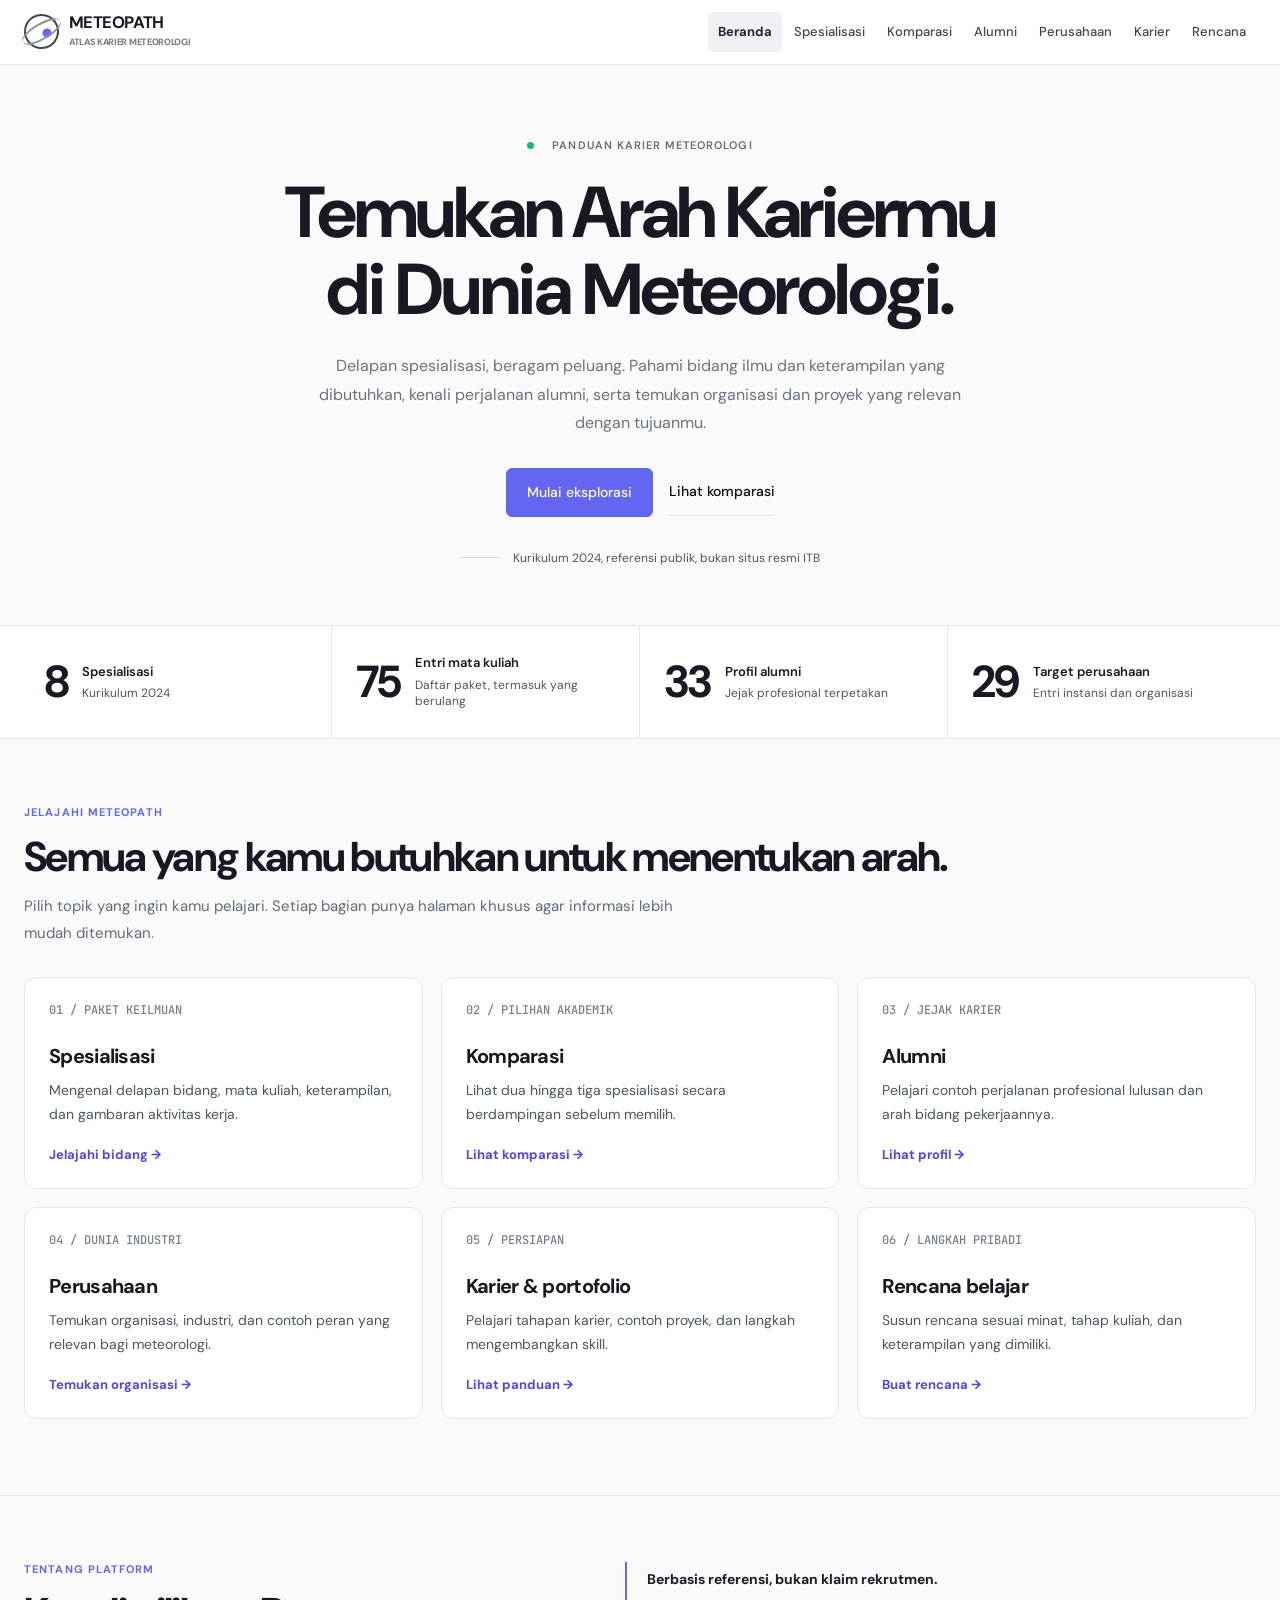
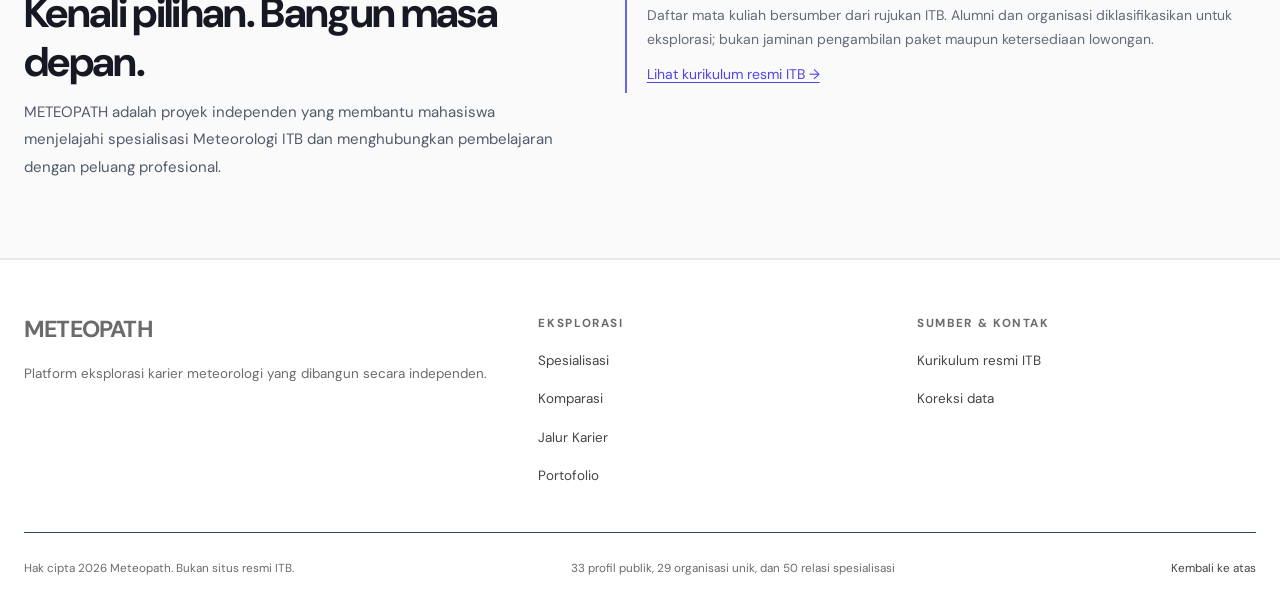
==== commit fd466b49: "Remove entire methodology block and all linked methodology references" ====
--- a/index.html
+++ b/index.html
@@ -1,4 +1,4 @@
-<!doctype html> <html lang="id"> <head> <meta charset="utf-8"> <meta name="viewport" content="width=device-width, initial-scale=1"> <meta name="theme-color" content="#FAFAFA"> <meta name="description" content="Panduan spesialisasi, mata kuliah, alumni, perusahaan, dan perencanaan karier Meteorologi ITB."> <link rel="canonical" href="https://zeezieprog.github.io/Meteopath/"> <meta property="og:type" content="website"><meta property="og:locale" content="id_ID"> <meta property="og:title" content="Meteopath: Eksplorasi Karier Meteorologi ITB"> <meta property="og:description" content="Eksplorasi spesialisasi, alumni, bidang industri, dan rencana karier meteorologi."> <meta property="og:url" content="https://zeezieprog.github.io/Meteopath/"> <meta name="twitter:card" content="summary"><link rel="icon" type="image/svg+xml" href="favicon.svg"> <title>Beranda | METEOPATH — Atlas Karier Meteorologi</title> <link rel="preconnect" href="https://fonts.googleapis.com"> <link rel="preconnect" href="https://fonts.gstatic.com" crossorigin> <link href="https://fonts.googleapis.com/css2?family=DM+Sans:wght@400;500;700&family=JetBrains+Mono:wght@400;500&display=swap" rel="stylesheet"> <link rel="stylesheet" href="style.css?v=6"> <link rel="stylesheet" href="mobile-stability-v7.css"> <link rel="stylesheet" href="https://api.fontshare.com/v2/css?f[]=general-sans@400,500,700&display=swap"> <link rel="stylesheet" href="genesis-editorial-v1.css"> <link rel="stylesheet" href="compact-white-grid-v1.css"> <link rel="stylesheet" href="readability-fix-v2.css"> <link rel="stylesheet" href="comparison-contrast-v3.css"> <link rel="stylesheet" href="site-pages-v1.css?v=2"> <link rel="stylesheet" href="accessibility-compare-v4.css"> <link rel="stylesheet" href="specialization-field-cards-v1.css">  <script src="data.js" defer></script> <script src="curriculum.js" defer></script> <script src="script.js?v=fields-20261118" defer></script><script src="v6.js?v=fields-20261118" defer></script> <script src="site-pages-v1.js" defer></script>  </head> <body data-page="home"> <a class="skip-link" href="#fitur">Lewati navigasi ke fitur</a> <div id="readingProgress" class="reading-progress" aria-hidden="true"></div> <header class="site-header" id="top"> <div class="wrap nav-inner"> <a href="index.html" class="brand" aria-label="METEOPATH kembali ke beranda"><span class="brand-orbit" aria-hidden="true"><span></span></span><span class="brand-name">METEO<span>PATH</span><small>ATLAS KARIER METEOROLOGI</small></span></a> <button class="mobile-toggle" id="mobileToggle" type="button" aria-controls="navMenu" aria-expanded="false" aria-label="Buka menu navigasi"><span></span><span></span><span></span></button> <nav class="nav" id="navMenu" aria-label="Navigasi utama"><a href="index.html" aria-current="page">Beranda</a><a href="spesialisasi.html">Spesialisasi</a><a href="bandingkan.html">Komparasi</a><a href="alumni.html">Alumni</a><a href="perusahaan.html">Perusahaan</a><a href="karier.html">Karier</a><a href="rencana.html">Rencana</a></nav> </div> </header> <main> <section class="hero section-dark" aria-labelledby="heroTitle"> <div class="hero-aura hero-aura-one" aria-hidden="true"></div><div class="hero-aura hero-aura-two" aria-hidden="true"></div> <div class="wrap hero-layout"> <div class="hero-copy reveal-on-load"> <p class="kicker light-kicker"><span class="status-dot"></span> PANDUAN KARIER METEOROLOGI</p> <h1 id="heroTitle">Temukan Arah Kariermu<br><span class="serif-accent">di Dunia Meteorologi.</span></h1> <p class="hero-desc">Delapan spesialisasi, beragam peluang. Pahami bidang ilmu dan keterampilan yang dibutuhkan, kenali perjalanan alumni, serta temukan organisasi dan proyek yang relevan dengan tujuanmu.</p> <div class="hero-actions"><a class="btn btn-coral" href="spesialisasi.html#spesialisasi">Mulai eksplorasi</a><a class="text-action" href="bandingkan.html#bandingkan">Lihat komparasi</a></div> <div class="hero-trust"><span class="trust-rule"></span><p>Kurikulum 2024, referensi publik, bukan situs resmi ITB</p></div> </div> </div> <div class="wrap hero-foot"><span>THE FUTURE IS INTERDISCIPLINARY</span><a href="#ringkasan">SCROLL TO EXPLORE</a></div> </section> <section class="overview-bar" id="ringkasan"> <div class="wrap stats-grid" id="statsGrid" aria-label="Ringkasan data website"></div> </section> <section class="home-features" id="fitur"><div class="wrap">
+<!doctype html> <html lang="id"> <head> <meta charset="utf-8"> <meta name="viewport" content="width=device-width, initial-scale=1"> <meta name="theme-color" content="#FAFAFA"> <meta name="description" content="Panduan spesialisasi, mata kuliah, alumni, perusahaan, dan perencanaan karier Meteorologi ITB."> <link rel="canonical" href="https://zeezieprog.github.io/Meteopath/"> <meta property="og:type" content="website"><meta property="og:locale" content="id_ID"> <meta property="og:title" content="Meteopath: Eksplorasi Karier Meteorologi ITB"> <meta property="og:description" content="Eksplorasi spesialisasi, alumni, bidang industri, dan rencana karier meteorologi."> <meta property="og:url" content="https://zeezieprog.github.io/Meteopath/"> <meta name="twitter:card" content="summary"><link rel="icon" type="image/svg+xml" href="favicon.svg"> <title>Beranda | METEOPATH — Atlas Karier Meteorologi</title> <link rel="preconnect" href="https://fonts.googleapis.com"> <link rel="preconnect" href="https://fonts.gstatic.com" crossorigin> <link href="https://fonts.googleapis.com/css2?family=DM+Sans:wght@400;500;700&family=JetBrains+Mono:wght@400;500&display=swap" rel="stylesheet"> <link rel="stylesheet" href="style.css?v=6"> <link rel="stylesheet" href="mobile-stability-v7.css"> <link rel="stylesheet" href="https://api.fontshare.com/v2/css?f[]=general-sans@400,500,700&display=swap"> <link rel="stylesheet" href="genesis-editorial-v1.css"> <link rel="stylesheet" href="compact-white-grid-v1.css"> <link rel="stylesheet" href="readability-fix-v2.css"> <link rel="stylesheet" href="comparison-contrast-v3.css"> <link rel="stylesheet" href="site-pages-v1.css?v=2"> <link rel="stylesheet" href="accessibility-compare-v4.css"> <link rel="stylesheet" href="specialization-field-cards-v1.css"> <link rel="stylesheet" href="meteopath-fields-fallback-v2.css">  <script src="data.js" defer></script> <script src="curriculum.js" defer></script> <script src="meteopath-fields-v2-20261118.js" defer></script><script src="meteopath-enhancements-v2-20261118.js" defer></script> <script src="site-pages-v1.js" defer></script>  </head> <body data-page="home"> <a class="skip-link" href="#fitur">Lewati navigasi ke fitur</a> <div id="readingProgress" class="reading-progress" aria-hidden="true"></div> <header class="site-header" id="top"> <div class="wrap nav-inner"> <a href="index.html" class="brand" aria-label="METEOPATH kembali ke beranda"><span class="brand-orbit" aria-hidden="true"><span></span></span><span class="brand-name">METEO<span>PATH</span><small>ATLAS KARIER METEOROLOGI</small></span></a> <button class="mobile-toggle" id="mobileToggle" type="button" aria-controls="navMenu" aria-expanded="false" aria-label="Buka menu navigasi"><span></span><span></span><span></span></button> <nav class="nav" id="navMenu" aria-label="Navigasi utama"><a href="index.html" aria-current="page">Beranda</a><a href="spesialisasi.html">Spesialisasi</a><a href="bandingkan.html">Komparasi</a><a href="alumni.html">Alumni</a><a href="perusahaan.html">Perusahaan</a><a href="karier.html">Karier</a><a href="rencana.html">Rencana</a></nav> </div> </header> <main> <section class="hero section-dark" aria-labelledby="heroTitle"> <div class="hero-aura hero-aura-one" aria-hidden="true"></div><div class="hero-aura hero-aura-two" aria-hidden="true"></div> <div class="wrap hero-layout"> <div class="hero-copy reveal-on-load"> <p class="kicker light-kicker"><span class="status-dot"></span> PANDUAN KARIER METEOROLOGI</p> <h1 id="heroTitle">Temukan Arah Kariermu<br><span class="serif-accent">di Dunia Meteorologi.</span></h1> <p class="hero-desc">Delapan spesialisasi, beragam peluang. Pahami bidang ilmu dan keterampilan yang dibutuhkan, kenali perjalanan alumni, serta temukan organisasi dan proyek yang relevan dengan tujuanmu.</p> <div class="hero-actions"><a class="btn btn-coral" href="spesialisasi.html#spesialisasi">Mulai eksplorasi</a><a class="text-action" href="bandingkan.html#bandingkan">Lihat komparasi</a></div> <div class="hero-trust"><span class="trust-rule"></span><p>Kurikulum 2024, referensi publik, bukan situs resmi ITB</p></div> </div> </div> <div class="wrap hero-foot"><span>THE FUTURE IS INTERDISCIPLINARY</span><a href="#ringkasan">SCROLL TO EXPLORE</a></div> </section> <section class="overview-bar" id="ringkasan"> <div class="wrap stats-grid" id="statsGrid" aria-label="Ringkasan data website"></div> </section> <section class="home-features" id="fitur"><div class="wrap">
 <span class="home-eyebrow">JELAJAHI METEOPATH</span><h2>Semua yang kamu butuhkan untuk menentukan arah.</h2>
 <p class="home-intro">Pilih topik yang ingin kamu pelajari. Setiap bagian punya halaman khusus agar informasi lebih mudah ditemukan.</p>
 <div class="home-feature-grid">
@@ -9,4 +9,4 @@
 <a class="home-feature" href="karier.html"><span class="feature-index">05 / PERSIAPAN</span><h3>Karier & portofolio</h3><p>Pelajari tahapan karier, contoh proyek, dan langkah mengembangkan skill.</p><span class="feature-cta">Lihat panduan →</span></a>
 <a class="home-feature" href="rencana.html"><span class="feature-index">06 / LANGKAH PRIBADI</span><h3>Rencana belajar</h3><p>Susun rencana sesuai minat, tahap kuliah, dan keterampilan yang dimiliki.</p><span class="feature-cta">Buat rencana →</span></a>
 </div></div></section>
-<section class="home-about"><div class="wrap home-about-layout"><div><span class="home-eyebrow">TENTANG PLATFORM</span><h2>Kenali pilihan. Bangun masa depan.</h2><p class="home-summary">METEOPATH adalah proyek independen yang membantu mahasiswa menjelajahi spesialisasi Meteorologi ITB dan menghubungkan pembelajaran dengan peluang profesional.</p></div><div class="home-disclaimer"><strong>Berbasis referensi, bukan klaim rekrutmen.</strong><span>Daftar mata kuliah bersumber dari rujukan ITB. Alumni dan organisasi diklasifikasikan untuk eksplorasi; bukan jaminan pengambilan paket maupun ketersediaan lowongan.</span><a href="tentang.html">Sumber dan metodologi →</a></div></div></section><section class="intro-section section-light" id="spesialisasi"> <div class="wrap"> <div class="section-heading reveal"><div><p class="kicker dark-kicker">JELAJAHI SPESIALISASI</p><h2>Delapan Spesialisasi.<br><em>Beragam Masa Depan.</em></h2></div><p class="section-aside">Tidak semua mahasiswa Meteorologi harus memilih arah karier yang sama. Mulai dari minatmu, lihat apa yang dipelajari, kemudian telusuri orang dan organisasinya.</p></div> <div class="explore-controls reveal"><div class="filter-pills" id="categoryFilters" aria-label="Filter kategori spesialisasi"></div><label class="search-field"><svg viewBox="0 0 24 24" aria-hidden="true"><circle cx="11" cy="11" r="7"></circle><path d="m16 16 4 4"></path></svg><input type="search" id="specSearch" placeholder="Cari spesialisasi, skill, atau mata kuliah..." aria-label="Cari spesialisasi"></label></div> <div class="cards-count" id="specCount"></div> <div class="spec-grid" id="specGrid"></div> <p class="section-small-print">Klasifikasi kategori di atas bersifat editorial. Nama paket dan mata kuliah mengacu pada <a href="https://meteo.itb.ac.id/?lang=id&amp;page_id=2621" target="_blank" rel="noopener noreferrer">skema resmi Meteorologi ITB 2024 </a>.</p> </div> </section> <section class="compare-section section-dark" id="bandingkan"> <div class="wrap"><div class="section-heading on-dark reveal"><div><p class="kicker light-kicker">KOMPARASI SPESIALISASI</p><h2>Pahami Perbedaannya<br><em>Menentukan Arah.</em></h2></div><p class="section-aside">Pilih dua sampai tiga spesialisasi, lalu lihat perbedaan mata kuliah, pekerjaan, skill, dan portofolio.</p></div> <div class="compare-shell"><h3>Pilih dua atau tiga spesialisasi</h3><p>Perbandingan ini tidak membuat peringkat “terbaik”.</p><div class="compare-options" id="compareOptions"></div><div class="compare-scroller" id="compareResult" aria-live="polite"></div></div></div></section> <section class="detail-section section-dark" id="detail"> <div class="wrap"> <div class="section-heading on-dark reveal"><div><p class="kicker light-kicker">DETAIL SPESIALISASI</p><h2>Kenali Bidangnya.<br><em>Bangun Keahliannya.</em></h2></div><p class="section-aside">Pilih spesialisasi untuk melihat aktivitas kerja, daftar lengkap mata kuliah, kemampuan yang perlu disiapkan, serta alumni dan perusahaan yang relevan.</p></div> <div class="detail-shell reveal"> <aside class="detail-sidebar"> <span class="detail-label">NOW EXPLORING</span> <div id="detailHeroMini" class="detail-mini-mark" aria-hidden="true"></div> <h3 id="detailName">Sains Atmosfer</h3> <p id="detailShort">Mengenal proses atmosfer dari data dan riset.</p> <div id="detailFacts" class="detail-facts"></div> <div class="detail-jump-label">PINDAH SPESIALISASI</div> <select id="detailPicker" aria-label="Pilih spesialisasi lain"></select> </aside> <div class="detail-content"> <div class="detail-tabbar" role="tablist" id="detailTabs" aria-label="Bagian detail spesialisasi"> <button type="button" class="detail-tab active" data-tab="overview" role="tab" aria-selected="true">Gambaran</button> <button type="button" class="detail-tab" data-tab="courses" role="tab" aria-selected="false">Mata kuliah <span id="courseCountBadge"></span></button> <button type="button" class="detail-tab" data-tab="skills" role="tab" aria-selected="false">Skills &amp; karier</button> <button type="button" class="detail-tab" data-tab="alumni" role="tab" aria-selected="false">Alumni</button> <button type="button" class="detail-tab" data-tab="companies" role="tab" aria-selected="false">Perusahaan</button> </div> <div id="detailBody" class="detail-body" role="tabpanel" aria-live="polite"></div> </div> </div> </div> </section> <section class="career-section section-light" id="karier"><div class="wrap"> <div class="section-heading reveal"><div><p class="kicker dark-kicker">JALUR KARIER</p><h2>Dari Perkuliahan<br><em>ke Dunia Kerja.</em></h2></div><p class="section-aside">Gambaran perkembangan keahlian dan contoh peran profesional, bukan jalur promosi yang pasti.</p></div> <div class="career-explorer"><label class="field-label" for="careerTrack">Pilih spesialisasi<select id="careerTrack"></select></label><div id="careerResult" aria-live="polite"></div></div></div></section> <section class="project-section section-dark" id="proyek"><div class="wrap"> <div class="section-heading on-dark reveal"><div><p class="kicker light-kicker">PROYEK PORTOFOLIO</p><h2>Belajar Lewat<br><em>Proyek Nyata.</em></h2></div><p class="section-aside">Pilih proyek sesuai minat dan tingkat kesulitan. Setiap proyek punya hasil akhir dan langkah praktik.</p></div> <div class="project-filters"><label class="field-label" for="projectTrack">Spesialisasi<select id="projectTrack"></select></label><label class="field-label" for="projectLevel">Tingkat<select id="projectLevel"><option value="all">Semua tingkat</option><option>Pemula</option><option>Menengah</option><option>Lanjutan</option></select></label><span class="results-label" id="projectCount" aria-live="polite"></span></div><div id="projectGrid" class="projects-grid"></div></div></section> <section class="alumni-section section-light" id="alumni"> <div class="wrap"> <div class="section-heading reveal"><div><p class="kicker dark-kicker">PROFIL PROFESIONAL</p><h2>Satu Ilmu.<br><em>Beragam Perjalanan.</em></h2></div><p class="section-aside">Jejak alumni membantu membayangkan perjalanan karier yang mungkin kamu pilih. Klasifikasi berdasarkan kesesuaian pekerjaan dan riset, bukan konfirmasi pengambilan paket kurikulum. Status pendidikan ditampilkan untuk transparansi.</p></div> <div class="directory-controls reveal"><label class="select-label">SPESIALISASI <select id="alumniFilter" aria-label="Filter alumni berdasarkan spesialisasi"></select></label><label class="search-field"><svg viewBox="0 0 24 24" aria-hidden="true"><circle cx="11" cy="11" r="7"></circle><path d="m16 16 4 4"></path></svg><input id="alumniSearch" type="search" placeholder="Cari alumni, profesi, atau institusi..." aria-label="Cari alumni"></label><span id="alumniResults" class="results-label"></span></div> <div class="advanced-filters" aria-label="Filter tambahan profil"> <label class="field-label" for="alumniDegreeFilter">Riwayat pendidikan<select id="alumniDegreeFilter"><option value="all">Semua profil</option><option value="s1">S1 Meteorologi ITB tercantum</option><option value="unknown">S1 Meteorologi belum terverifikasi</option></select></label> </div><div id="alumniGrid" class="people-grid"></div><p class="data-note">Klasifikasi profil berdasarkan pengalaman profesional, bukan konfirmasi spesialisasi. <a href="tentang.html#tentang">Pelajari metodologi </a></p> </div> </section> <section class="company-section section-dark" id="perusahaan"> <div class="wrap"> <div class="section-heading on-dark reveal"><div><p class="kicker light-kicker">DIREKTORI ORGANISASI</p><h2>Kenali Industri<br><em>yang Relevan.</em></h2></div><p class="section-aside">Telusuri instansi, perusahaan, dan sektor yang berhubungan dengan delapan bidang. Satu organisasi dapat terkait beberapa bidang. Entri bukan jaminan sedang merekrut atau menerima lulusan Meteorologi.</p></div> <div class="company-spotlight reveal"><div class="company-spotlight-art" aria-hidden="true"><div class="company-spotlight-lines"></div><span class="industry-label">INDUSTRY CONNECTIONS</span><strong>29</strong><small>ORGANISASI DAN SPESIALISASI</small></div><div class="company-spotlight-copy"><span class="eyebrow-pill">FIELD TO INDUSTRY</span><h3>Hubungkan ilmu<br>dengan dunia kerja.</h3><p>Kenali contoh posisi, kemampuan yang dicari, dan tautan bukti relevansi. Cocok untuk merancang magang, portofolio, atau eksplorasi profesional.</p></div></div> <div class="directory-controls dark-controls reveal"><label class="select-label">SPESIALISASI <select id="companyFilter" aria-label="Filter perusahaan berdasarkan spesialisasi"></select></label><label class="search-field"><svg viewBox="0 0 24 24" aria-hidden="true"><circle cx="11" cy="11" r="7"></circle><path d="m16 16 4 4"></path></svg><input id="companySearch" type="search" placeholder="Cari organisasi, skill, atau posisi..." aria-label="Cari company"></label><span id="companyResults" class="results-label"></span></div> <div class="advanced-filters" aria-label="Filter tambahan organisasi"> <label class="field-label" for="companyTypeFilter">Jenis organisasi<select id="companyTypeFilter"><option value="all">Semua jenis</option></select></label> <label class="field-label" for="companyRegionFilter">Wilayah<select id="companyRegionFilter"><option value="all">Semua wilayah</option></select></label> <label class="field-label" for="companyEvidenceFilter">Bukti hubungan<select id="companyEvidenceFilter"><option value="all">Semua jenis bukti</option><option value="lowongan">Ada contoh lowongan terdokumentasi</option><option value="sektor">Relevansi sektor dan proyek</option></select></label> </div><div id="companyGrid" class="company-grid"></div><p class="data-note">29 organisasi unik, 50 hubungan lintas spesialisasi. Lowongan terdokumentasi belum tentu masih aktif. <a href="tentang.html#tentang">Metodologi </a></p> </div> </section> <section class="roadmap-section section-light" id="roadmap"> <div class="wrap"><div class="section-heading reveal"><div><p class="kicker dark-kicker">PERSIAPAN KARIER</p><h2>Rencanakan Kariermu<br><em>Sejak Kuliah.</em></h2></div><p class="section-aside">Tidak harus mahir semuanya sebelum memilih. Tapi semakin banyak yang kamu coba, semakin jelas alasanmu memilih jalur tertentu.</p></div> <div class="journey-grid"> <article class="journey-card reveal"><span class="journey-number">01</span><span class="journey-time">SEKARANG</span><h3>Kenali pilihanmu</h3><p>Jelajahi setidaknya tiga spesialisasi. Baca mata kuliah dan cari alumni yang pekerjaannya paling dekat dengan minatmu.</p></article> <article class="journey-card reveal"><span class="journey-number">02</span><span class="journey-time">FOUNDATION</span><h3>Bangun fondasi</h3><p>Kuasai dasar Python, statistika, fisika atmosfer, QGIS, dan komunikasi ilmiah melalui latihan atau proyek sederhana.</p></article> <article class="journey-card reveal"><span class="journey-number">03</span><span class="journey-time">PORTFOLIO</span><h3>Buktikan skillmu</h3><p>Kerjakan satu proyek nyata seperti analisis hujan ekstrem, peta risiko banjir, AWS IoT, atau model prediksi cuaca.</p></article> <article class="journey-card reveal"><span class="journey-number">04</span><span class="journey-time">REAL EXPERIENCE</span><h3>Validasi di lapangan</h3><p>Ikuti riset, diskusi alumni, magang, atau proyek kolaboratif agar pilihanmu semakin berbasis pengalaman.</p></article> </div> </div> </section> <section class="planner-section section-dark" id="rencana"><div class="wrap"> <div class="section-heading on-dark reveal"><div><p class="kicker light-kicker">PERENCANA KARIER</p><h2>Susun Langkah<br><em>Kariermu Sendiri.</em></h2></div><p class="section-aside">Buat rencana eksploratif sesuai tahap kuliah dan skill yang sudah kamu pelajari. Disimpan di browser, tanpa akun.</p></div> <div class="planner-layout"><form class="planner-form" id="careerPlannerForm"> <label class="field-label" for="planTrack">Spesialisasi<select id="planTrack" required></select></label> <label class="field-label" for="planStage">Tahap pendidikan<select id="planStage"><option value="awal">Tahun awal kuliah</option><option value="menengah">Tahun menengah kuliah</option><option value="akhir">Menjelang lulus</option><option value="lulusan">Lulusan baru</option></select></label> <label class="field-label" for="planGoal">Target pekerjaan (opsional)<input id="planGoal" type="text" maxlength="100" placeholder="Contoh: Climate Risk Analyst"></label> <fieldset class="skill-fieldset"><legend>Skill yang sudah kamu pelajari</legend><div class="skill-checks" id="planSkills"></div></fieldset> <button type="submit" class="btn btn-coral">Buat rencana saya </button> </form><div id="planOutput" class="plan-output" aria-live="polite"><h3>Rencanamu dimulai di sini.</h3><p>Pilih bidang, tahap kuliah, dan kemampuanmu. Hasilnya dapat disalin atau diunduh.</p></div></div></div></section> <section class="closing-section section-dark"><div class="wrap closing-card reveal"><div><p class="kicker light-kicker">LANGKAH BERIKUTNYA</p><h2>Masa Depan Tak Harus<br><em>Ditentukan Hari Ini.</em></h2><p>Yang penting adalah mulai mengenal pilihanmu dan membangun keahlian sedikit demi sedikit.</p></div><a href="spesialisasi.html#spesialisasi" class="btn btn-coral">Jelajahi kembali</a></div></section> <section class="method-section section-light" id="tentang"><div class="wrap"> <div class="section-heading reveal"><div><p class="kicker dark-kicker">TENTANG DAN METODOLOGI</p><h2>Data yang Jelas.<br><em>Keputusan yang Tepat.</em></h2></div><p class="section-aside">Meteopath adalah proyek independen mahasiswa, bukan situs resmi ITB atau layanan rekrutmen.</p></div> <div class="method-grid"><article><h3>01, Kurikulum</h3><p>Delapan paket, 12 SKS masing-masing, total 75 entri dari 31 kode mata kuliah unik. Skema umum dan jalur pembelajaran lain juga tersedia. Konfirmasi pemilihan IRS dengan dosen wali.</p><a href="https://meteo.itb.ac.id/?page_id=2621&amp;lang=id" target="_blank" rel="noopener noreferrer">Sumber resmi ITB </a></article> <article><h3>02, Profil alumni</h3><p>33 profil publik diklasifikasikan menurut bidang karier, bukan bukti mengambil paket 2024. Riwayat S1 yang belum terverifikasi ditandai. Jabatan dapat berubah.</p><a href="alumni.html#alumni">Lihat profil </a></article> <article><h3>03, Perusahaan</h3><p>29 organisasi unik dengan 50 hubungan ke spesialisasi. Jenis bukti tidak membuktikan adanya lowongan aktif atau kesesuaian seluruh jurusan.</p><a href="perusahaan.html#perusahaan">Lihat organisasi </a></article> <article><h3>04, Koreksi data</h3><p>Referensi publik bisa berubah. Jika ada data tidak tepat, ajukan perubahan atau permintaan penghapusan melalui GitHub Issues.</p><a href="https://github.com/zeezieprog/Meteopath/issues/new" target="_blank" rel="noopener noreferrer">Ajukan koreksi </a></article></div> <p class="data-note">Struktur data diperbarui 18 November 2026. Tidak berarti setiap tautan, jabatan, atau lowongan diverifikasi ulang pada tanggal tersebut.</p></div></section> </main> <footer class="footer section-dark"><div class="wrap footer-top"><div><strong class="footer-logo">METEO<span>PATH</span></strong><p>Platform eksplorasi karier meteorologi yang dibangun secara independen.</p></div><div><strong>EKSPLORASI</strong><a href="spesialisasi.html#spesialisasi">Spesialisasi </a><a href="bandingkan.html#bandingkan">Komparasi </a><a href="karier.html#karier">Jalur Karier </a><a href="karier.html#proyek">Portofolio </a></div><div><strong>SUMBER & KONTAK</strong><a href="https://meteo.itb.ac.id/?page_id=2621&amp;lang=id" target="_blank" rel="noopener noreferrer">Kurikulum resmi ITB </a><a href="tentang.html#tentang">Metodologi </a><a href="https://github.com/zeezieprog/Meteopath/issues/new" target="_blank" rel="noopener noreferrer">Koreksi data </a></div></div><div class="wrap footer-bottom"><span>Hak cipta 2026 Meteopath. Bukan situs resmi ITB.</span><span>33 profil publik, 29 organisasi unik, dan 50 relasi spesialisasi</span><a href="index.html">Kembali ke atas </a></div></footer> </body> </html>
+<section class="home-about"><div class="wrap home-about-layout"><div><span class="home-eyebrow">TENTANG PLATFORM</span><h2>Kenali pilihan. Bangun masa depan.</h2><p class="home-summary">METEOPATH adalah proyek independen yang membantu mahasiswa menjelajahi spesialisasi Meteorologi ITB dan menghubungkan pembelajaran dengan peluang profesional.</p></div><div class="home-disclaimer"><strong>Berbasis referensi, bukan klaim rekrutmen.</strong><span>Daftar mata kuliah bersumber dari rujukan ITB. Alumni dan organisasi diklasifikasikan untuk eksplorasi; bukan jaminan pengambilan paket maupun ketersediaan lowongan.</span><a href="https://meteo.itb.ac.id/?page_id=2621&amp;lang=id" target="_blank" rel="noopener noreferrer">Lihat kurikulum resmi ITB →</a></div></div></section><section class="intro-section section-light" id="spesialisasi"> <div class="wrap"> <div class="section-heading reveal"><div><p class="kicker dark-kicker">JELAJAHI SPESIALISASI</p><h2>Delapan Spesialisasi.<br><em>Beragam Masa Depan.</em></h2></div><p class="section-aside">Tidak semua mahasiswa Meteorologi harus memilih arah karier yang sama. Mulai dari minatmu, lihat apa yang dipelajari, kemudian telusuri orang dan organisasinya.</p></div> <div class="explore-controls reveal"><div class="filter-pills" id="categoryFilters" aria-label="Filter kategori spesialisasi"></div><label class="search-field"><svg viewBox="0 0 24 24" aria-hidden="true"><circle cx="11" cy="11" r="7"></circle><path d="m16 16 4 4"></path></svg><input type="search" id="specSearch" placeholder="Cari spesialisasi, skill, atau mata kuliah..." aria-label="Cari spesialisasi"></label></div> <div class="cards-count" id="specCount"></div> <div class="spec-grid" id="specGrid"></div> <p class="section-small-print">Klasifikasi kategori di atas bersifat editorial. Nama paket dan mata kuliah mengacu pada <a href="https://meteo.itb.ac.id/?lang=id&amp;page_id=2621" target="_blank" rel="noopener noreferrer">skema resmi Meteorologi ITB 2024 </a>.</p> </div> </section> <section class="compare-section section-dark" id="bandingkan"> <div class="wrap"><div class="section-heading on-dark reveal"><div><p class="kicker light-kicker">KOMPARASI SPESIALISASI</p><h2>Pahami Perbedaannya<br><em>Menentukan Arah.</em></h2></div><p class="section-aside">Pilih dua sampai tiga spesialisasi, lalu lihat perbedaan mata kuliah, pekerjaan, skill, dan portofolio.</p></div> <div class="compare-shell"><h3>Pilih dua atau tiga spesialisasi</h3><p>Perbandingan ini tidak membuat peringkat “terbaik”.</p><div class="compare-options" id="compareOptions"></div><div class="compare-scroller" id="compareResult" aria-live="polite"></div></div></div></section> <section class="detail-section section-dark" id="detail"> <div class="wrap"> <div class="section-heading on-dark reveal"><div><p class="kicker light-kicker">DETAIL SPESIALISASI</p><h2>Kenali Bidangnya.<br><em>Bangun Keahliannya.</em></h2></div><p class="section-aside">Pilih spesialisasi untuk melihat aktivitas kerja, daftar lengkap mata kuliah, kemampuan yang perlu disiapkan, serta alumni dan perusahaan yang relevan.</p></div> <div class="detail-shell reveal"> <aside class="detail-sidebar"> <span class="detail-label">NOW EXPLORING</span> <div id="detailHeroMini" class="detail-mini-mark" aria-hidden="true"></div> <h3 id="detailName">Sains Atmosfer</h3> <p id="detailShort">Mengenal proses atmosfer dari data dan riset.</p> <div id="detailFacts" class="detail-facts"></div> <div class="detail-jump-label">PINDAH SPESIALISASI</div> <select id="detailPicker" aria-label="Pilih spesialisasi lain"></select> </aside> <div class="detail-content"> <div class="detail-tabbar" role="tablist" id="detailTabs" aria-label="Bagian detail spesialisasi"> <button type="button" class="detail-tab active" data-tab="overview" role="tab" aria-selected="true">Gambaran</button> <button type="button" class="detail-tab" data-tab="courses" role="tab" aria-selected="false">Mata kuliah <span id="courseCountBadge"></span></button> <button type="button" class="detail-tab" data-tab="skills" role="tab" aria-selected="false">Skills &amp; karier</button> <button type="button" class="detail-tab" data-tab="alumni" role="tab" aria-selected="false">Alumni</button> <button type="button" class="detail-tab" data-tab="companies" role="tab" aria-selected="false">Perusahaan</button> </div> <div id="detailBody" class="detail-body" role="tabpanel" aria-live="polite"></div> </div> </div> </div> </section> <section class="career-section section-light" id="karier"><div class="wrap"> <div class="section-heading reveal"><div><p class="kicker dark-kicker">JALUR KARIER</p><h2>Dari Perkuliahan<br><em>ke Dunia Kerja.</em></h2></div><p class="section-aside">Gambaran perkembangan keahlian dan contoh peran profesional, bukan jalur promosi yang pasti.</p></div> <div class="career-explorer"><label class="field-label" for="careerTrack">Pilih spesialisasi<select id="careerTrack"></select></label><div id="careerResult" aria-live="polite"></div></div></div></section> <section class="project-section section-dark" id="proyek"><div class="wrap"> <div class="section-heading on-dark reveal"><div><p class="kicker light-kicker">PROYEK PORTOFOLIO</p><h2>Belajar Lewat<br><em>Proyek Nyata.</em></h2></div><p class="section-aside">Pilih proyek sesuai minat dan tingkat kesulitan. Setiap proyek punya hasil akhir dan langkah praktik.</p></div> <div class="project-filters"><label class="field-label" for="projectTrack">Spesialisasi<select id="projectTrack"></select></label><label class="field-label" for="projectLevel">Tingkat<select id="projectLevel"><option value="all">Semua tingkat</option><option>Pemula</option><option>Menengah</option><option>Lanjutan</option></select></label><span class="results-label" id="projectCount" aria-live="polite"></span></div><div id="projectGrid" class="projects-grid"></div></div></section> <section class="alumni-section section-light" id="alumni"> <div class="wrap"> <div class="section-heading reveal"><div><p class="kicker dark-kicker">PROFIL PROFESIONAL</p><h2>Satu Ilmu.<br><em>Beragam Perjalanan.</em></h2></div><p class="section-aside">Jejak alumni membantu membayangkan perjalanan karier yang mungkin kamu pilih. Klasifikasi berdasarkan kesesuaian pekerjaan dan riset, bukan konfirmasi pengambilan paket kurikulum. Status pendidikan ditampilkan untuk transparansi.</p></div> <div class="directory-controls reveal"><label class="select-label">SPESIALISASI <select id="alumniFilter" aria-label="Filter alumni berdasarkan spesialisasi"></select></label><label class="search-field"><svg viewBox="0 0 24 24" aria-hidden="true"><circle cx="11" cy="11" r="7"></circle><path d="m16 16 4 4"></path></svg><input id="alumniSearch" type="search" placeholder="Cari alumni, profesi, atau institusi..." aria-label="Cari alumni"></label><span id="alumniResults" class="results-label"></span></div> <div class="advanced-filters" aria-label="Filter tambahan profil"> <label class="field-label" for="alumniDegreeFilter">Riwayat pendidikan<select id="alumniDegreeFilter"><option value="all">Semua profil</option><option value="s1">S1 Meteorologi ITB tercantum</option><option value="unknown">S1 Meteorologi belum terverifikasi</option></select></label> </div><div id="alumniGrid" class="people-grid"></div><p class="data-note">Klasifikasi profil berdasarkan pengalaman profesional, bukan konfirmasi spesialisasi. </p> </div> </section> <section class="company-section section-dark" id="perusahaan"> <div class="wrap"> <div class="section-heading on-dark reveal"><div><p class="kicker light-kicker">DIREKTORI ORGANISASI</p><h2>Kenali Industri<br><em>yang Relevan.</em></h2></div><p class="section-aside">Telusuri instansi, perusahaan, dan sektor yang berhubungan dengan delapan bidang. Satu organisasi dapat terkait beberapa bidang. Entri bukan jaminan sedang merekrut atau menerima lulusan Meteorologi.</p></div> <div class="company-spotlight reveal"><div class="company-spotlight-art" aria-hidden="true"><div class="company-spotlight-lines"></div><span class="industry-label">INDUSTRY CONNECTIONS</span><strong>29</strong><small>ORGANISASI DAN SPESIALISASI</small></div><div class="company-spotlight-copy"><span class="eyebrow-pill">FIELD TO INDUSTRY</span><h3>Hubungkan ilmu<br>dengan dunia kerja.</h3><p>Kenali contoh posisi, kemampuan yang dicari, dan tautan bukti relevansi. Cocok untuk merancang magang, portofolio, atau eksplorasi profesional.</p></div></div> <div class="directory-controls dark-controls reveal"><label class="select-label">SPESIALISASI <select id="companyFilter" aria-label="Filter perusahaan berdasarkan spesialisasi"></select></label><label class="search-field"><svg viewBox="0 0 24 24" aria-hidden="true"><circle cx="11" cy="11" r="7"></circle><path d="m16 16 4 4"></path></svg><input id="companySearch" type="search" placeholder="Cari organisasi, skill, atau posisi..." aria-label="Cari company"></label><span id="companyResults" class="results-label"></span></div> <div class="advanced-filters" aria-label="Filter tambahan organisasi"> <label class="field-label" for="companyTypeFilter">Jenis organisasi<select id="companyTypeFilter"><option value="all">Semua jenis</option></select></label> <label class="field-label" for="companyRegionFilter">Wilayah<select id="companyRegionFilter"><option value="all">Semua wilayah</option></select></label> <label class="field-label" for="companyEvidenceFilter">Bukti hubungan<select id="companyEvidenceFilter"><option value="all">Semua jenis bukti</option><option value="lowongan">Ada contoh lowongan terdokumentasi</option><option value="sektor">Relevansi sektor dan proyek</option></select></label> </div><div id="companyGrid" class="company-grid"></div><p class="data-note">29 organisasi unik, 50 hubungan lintas spesialisasi. Lowongan terdokumentasi belum tentu masih aktif. </p> </div> </section> <section class="roadmap-section section-light" id="roadmap"> <div class="wrap"><div class="section-heading reveal"><div><p class="kicker dark-kicker">PERSIAPAN KARIER</p><h2>Rencanakan Kariermu<br><em>Sejak Kuliah.</em></h2></div><p class="section-aside">Tidak harus mahir semuanya sebelum memilih. Tapi semakin banyak yang kamu coba, semakin jelas alasanmu memilih jalur tertentu.</p></div> <div class="journey-grid"> <article class="journey-card reveal"><span class="journey-number">01</span><span class="journey-time">SEKARANG</span><h3>Kenali pilihanmu</h3><p>Jelajahi setidaknya tiga spesialisasi. Baca mata kuliah dan cari alumni yang pekerjaannya paling dekat dengan minatmu.</p></article> <article class="journey-card reveal"><span class="journey-number">02</span><span class="journey-time">FOUNDATION</span><h3>Bangun fondasi</h3><p>Kuasai dasar Python, statistika, fisika atmosfer, QGIS, dan komunikasi ilmiah melalui latihan atau proyek sederhana.</p></article> <article class="journey-card reveal"><span class="journey-number">03</span><span class="journey-time">PORTFOLIO</span><h3>Buktikan skillmu</h3><p>Kerjakan satu proyek nyata seperti analisis hujan ekstrem, peta risiko banjir, AWS IoT, atau model prediksi cuaca.</p></article> <article class="journey-card reveal"><span class="journey-number">04</span><span class="journey-time">REAL EXPERIENCE</span><h3>Validasi di lapangan</h3><p>Ikuti riset, diskusi alumni, magang, atau proyek kolaboratif agar pilihanmu semakin berbasis pengalaman.</p></article> </div> </div> </section> <section class="planner-section section-dark" id="rencana"><div class="wrap"> <div class="section-heading on-dark reveal"><div><p class="kicker light-kicker">PERENCANA KARIER</p><h2>Susun Langkah<br><em>Kariermu Sendiri.</em></h2></div><p class="section-aside">Buat rencana eksploratif sesuai tahap kuliah dan skill yang sudah kamu pelajari. Disimpan di browser, tanpa akun.</p></div> <div class="planner-layout"><form class="planner-form" id="careerPlannerForm"> <label class="field-label" for="planTrack">Spesialisasi<select id="planTrack" required></select></label> <label class="field-label" for="planStage">Tahap pendidikan<select id="planStage"><option value="awal">Tahun awal kuliah</option><option value="menengah">Tahun menengah kuliah</option><option value="akhir">Menjelang lulus</option><option value="lulusan">Lulusan baru</option></select></label> <label class="field-label" for="planGoal">Target pekerjaan (opsional)<input id="planGoal" type="text" maxlength="100" placeholder="Contoh: Climate Risk Analyst"></label> <fieldset class="skill-fieldset"><legend>Skill yang sudah kamu pelajari</legend><div class="skill-checks" id="planSkills"></div></fieldset> <button type="submit" class="btn btn-coral">Buat rencana saya </button> </form><div id="planOutput" class="plan-output" aria-live="polite"><h3>Rencanamu dimulai di sini.</h3><p>Pilih bidang, tahap kuliah, dan kemampuanmu. Hasilnya dapat disalin atau diunduh.</p></div></div></div></section> <section class="closing-section section-dark"><div class="wrap closing-card reveal"><div><p class="kicker light-kicker">LANGKAH BERIKUTNYA</p><h2>Masa Depan Tak Harus<br><em>Ditentukan Hari Ini.</em></h2><p>Yang penting adalah mulai mengenal pilihanmu dan membangun keahlian sedikit demi sedikit.</p></div><a href="spesialisasi.html#spesialisasi" class="btn btn-coral">Jelajahi kembali</a></div></section>  </main> <footer class="footer section-dark"><div class="wrap footer-top"><div><strong class="footer-logo">METEO<span>PATH</span></strong><p>Platform eksplorasi karier meteorologi yang dibangun secara independen.</p></div><div><strong>EKSPLORASI</strong><a href="spesialisasi.html#spesialisasi">Spesialisasi </a><a href="bandingkan.html#bandingkan">Komparasi </a><a href="karier.html#karier">Jalur Karier </a><a href="karier.html#proyek">Portofolio </a></div><div><strong>SUMBER & KONTAK</strong><a href="https://meteo.itb.ac.id/?page_id=2621&amp;lang=id" target="_blank" rel="noopener noreferrer">Kurikulum resmi ITB </a><a href="https://github.com/zeezieprog/Meteopath/issues/new" target="_blank" rel="noopener noreferrer">Koreksi data </a></div></div><div class="wrap footer-bottom"><span>Hak cipta 2026 Meteopath. Bukan situs resmi ITB.</span><span>33 profil publik, 29 organisasi unik, dan 50 relasi spesialisasi</span><a href="index.html">Kembali ke atas </a></div></footer> </body> </html>
--- a/meteopath-fields-fallback-v2.css
+++ b/meteopath-fields-fallback-v2.css
@@ -0,0 +1,111 @@
+/* METEOPATH | Field-first cards & legacy-cache safety | 2026-11-18
+   Last stylesheet, deliberately independent of old theme.
+   Both new and cached legacy markup display without numbered graphics. */
+
+/* Legacy markup must NEVER show decorative TRACK or 01–08.
+   On a stale JS render, use the existing card body heading instead. */
+#specGrid .spec-card > .spec-graphic:not(:has(.spec-graphic-name)) {
+  display:none !important;
+}
+#specGrid .spec-card .spec-num,
+#specGrid .spec-card .spec-graphic-index,
+#specGrid .spec-card .spec-graphic-caption,
+#specGrid .spec-card .spec-graphic-orbit {
+  display:none !important;
+}
+#specGrid .spec-card {
+  background:#fff!important;
+  border:1px solid #E2E5EC!important;
+  border-radius:12px!important;
+  overflow:hidden!important;
+  min-height:0!important;
+  box-shadow:none!important;
+}
+#specGrid .spec-card > .spec-graphic.spec-graphic--name {
+  display:flex!important;
+  flex:0 0 auto!important;
+  width:100%!important;
+  max-width:100%!important;
+  min-width:0!important;
+  height:auto!important;
+  min-height:110px!important;
+  align-items:flex-end!important;
+  justify-content:flex-start!important;
+  padding:20px!important;
+  background:#F5F6F9!important;
+  border:0!important;
+  border-bottom:1px solid #E4E7EF!important;
+  border-radius:0!important;
+}
+#specGrid .spec-card .spec-graphic-name {
+  display:block!important;
+  margin:0!important;
+  font-family:"General Sans","DM Sans",sans-serif!important;
+  font-size:clamp(16px,1.45vw,21px)!important;
+  line-height:1.3!important;
+  font-weight:700!important;
+  letter-spacing:-.035em!important;
+  text-align:left!important;
+  color:#171923!important;
+  -webkit-text-fill-color:#171923!important;
+  overflow-wrap:anywhere!important;
+  text-shadow:none!important;
+}
+#specGrid .spec-card > .spec-card-inner {
+  background:#fff!important;
+  padding:18px 20px!important;
+  flex:1 1 auto!important;
+  display:flex!important;
+  flex-direction:column!important;
+  min-width:0!important;
+}
+#specGrid .spec-card .spec-category {color:#677185!important;}
+#specGrid .spec-card .spec-card-inner p {
+  color:#4B5563!important;
+  -webkit-text-fill-color:#4B5563!important;
+  opacity:1!important;
+}
+#specGrid .spec-card .spec-card-bottom {
+  color:#626C7C!important;
+  -webkit-text-fill-color:#626C7C!important;
+  margin-top:auto!important;
+  padding-top:12px!important;
+  border-top:1px solid #E8EAF0!important;
+}
+/* Cached old markup: name in the content is the primary heading,
+   so it remains visible at the top rather than leaving a blank artwork panel. */
+#specGrid .spec-card:not(:has(.spec-graphic-name)) > .spec-card-inner > h3{
+  color:#171923!important;
+  -webkit-text-fill-color:#171923!important;
+  font-family:"General Sans","DM Sans",sans-serif!important;
+  font-weight:700!important;
+  font-size:19px!important;
+  line-height:1.33!important;
+  margin:6px 0 12px!important;
+}
+/* The other legacy numeric ornaments in the detail panel are unnecessary. */
+#detailHeroMini,
+.detail-mini-mark,
+#detailBody .detail-banner-data,
+#detailBody .detail-banner-index {
+  display:none!important;
+}
+#detailBody .detail-banner {display:block!important;}
+@media(max-width:760px){
+  #specGrid .spec-card > .spec-graphic.spec-graphic--name{
+    min-height:97px!important;
+    padding:13px!important;
+  }
+  #specGrid .spec-card .spec-graphic-name {
+    font-size:clamp(13px,3.45vw,17px)!important;
+    line-height:1.31!important;
+  }
+  #specGrid .spec-card > .spec-card-inner {padding:13px!important;}
+  #specGrid .spec-card:not(:has(.spec-graphic-name)) > .spec-card-inner > h3{
+    font-size:15px!important;
+  }
+}
+@media(max-width:380px){
+  #specGrid .spec-card > .spec-graphic.spec-graphic--name{padding:11px!important;}
+  #specGrid .spec-card .spec-graphic-name{font-size:13px!important;}
+}
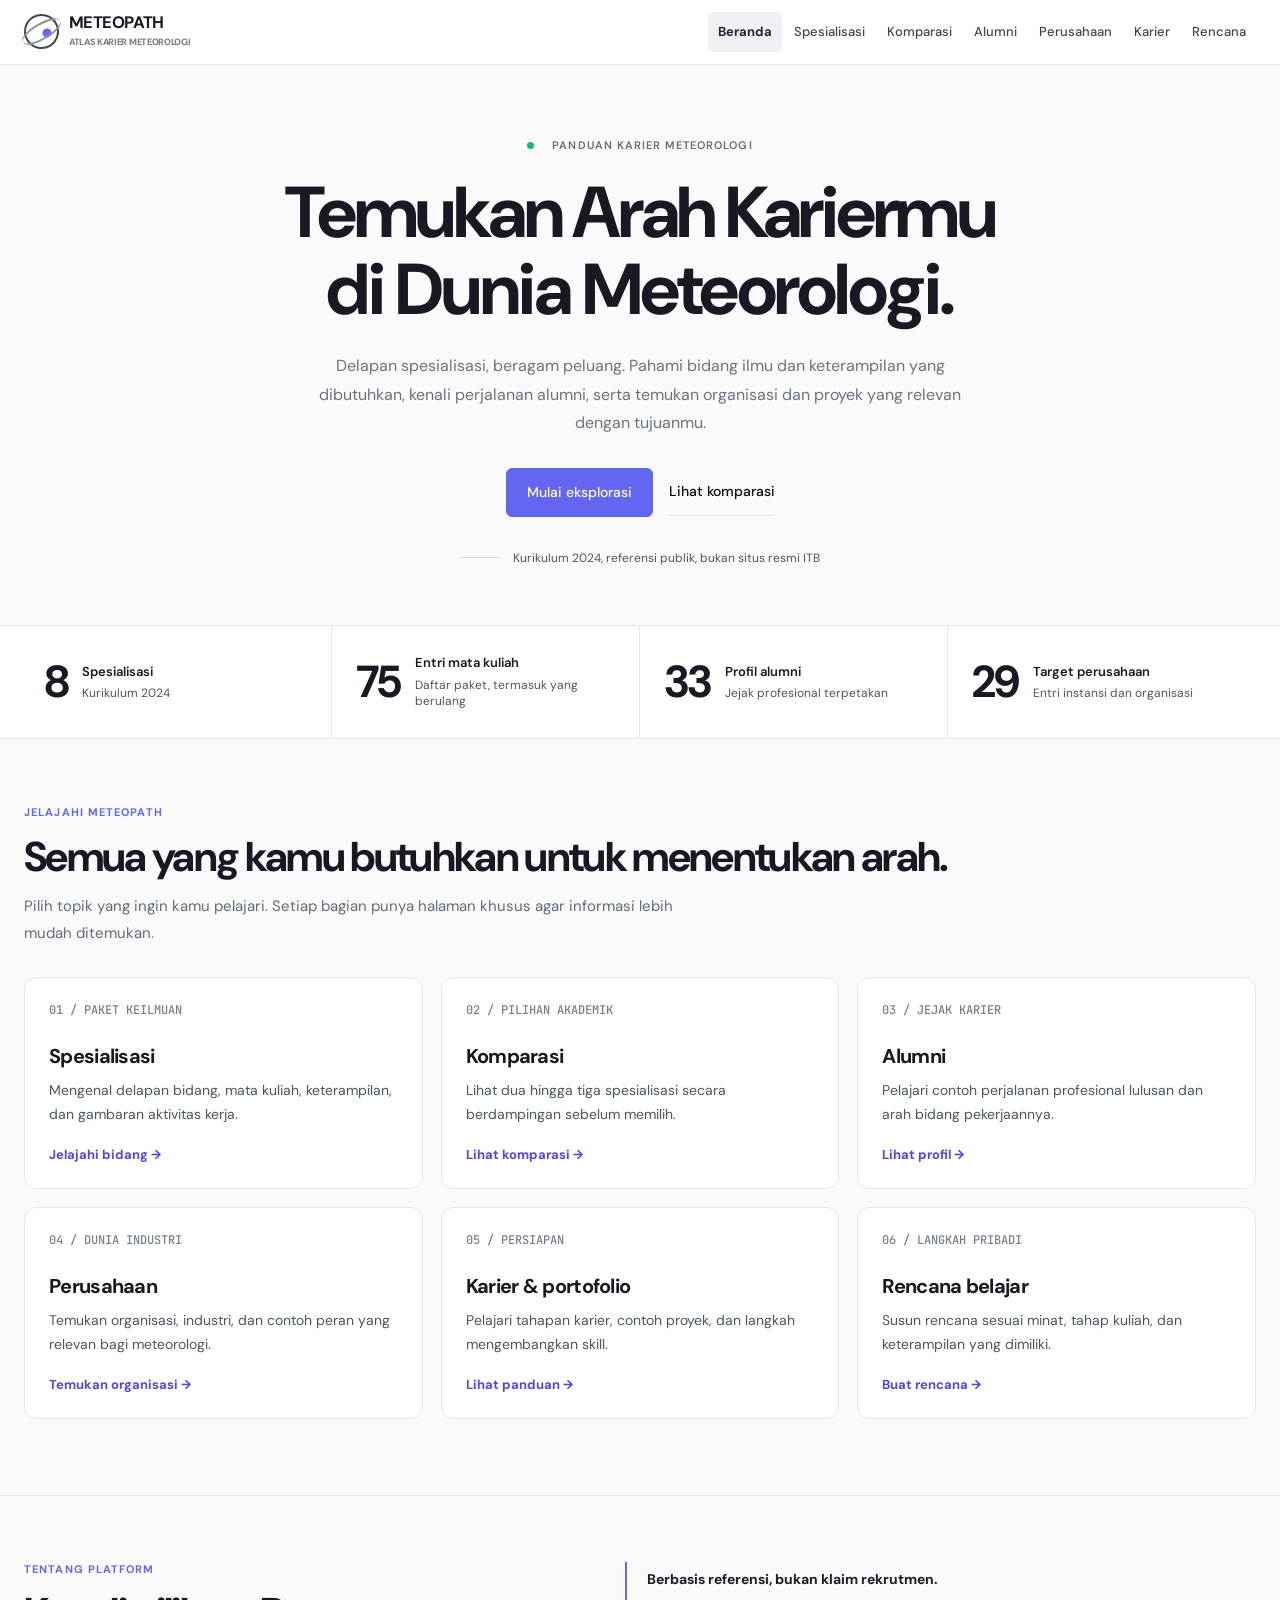
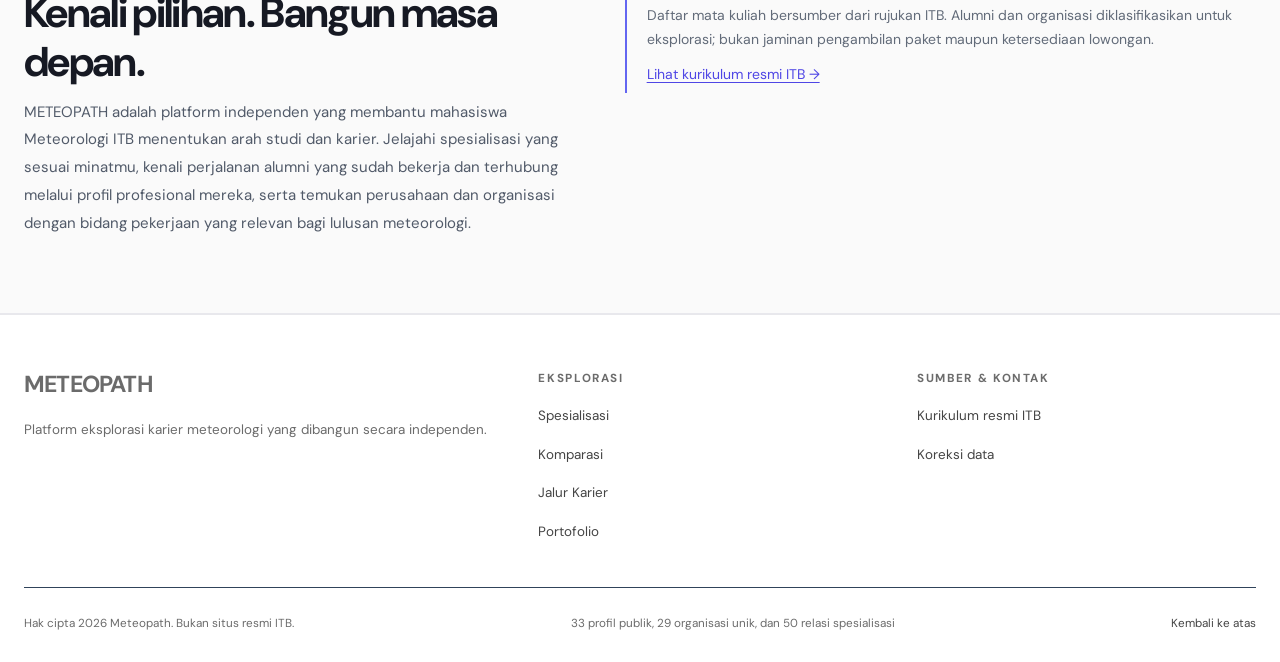
==== commit 737d3dd5: "Clarify METEOPATH homepage purpose: career guidance, alumni connections and relevant employers" ====
--- a/index.html
+++ b/index.html
@@ -9,4 +9,4 @@
 <a class="home-feature" href="karier.html"><span class="feature-index">05 / PERSIAPAN</span><h3>Karier & portofolio</h3><p>Pelajari tahapan karier, contoh proyek, dan langkah mengembangkan skill.</p><span class="feature-cta">Lihat panduan →</span></a>
 <a class="home-feature" href="rencana.html"><span class="feature-index">06 / LANGKAH PRIBADI</span><h3>Rencana belajar</h3><p>Susun rencana sesuai minat, tahap kuliah, dan keterampilan yang dimiliki.</p><span class="feature-cta">Buat rencana →</span></a>
 </div></div></section>
-<section class="home-about"><div class="wrap home-about-layout"><div><span class="home-eyebrow">TENTANG PLATFORM</span><h2>Kenali pilihan. Bangun masa depan.</h2><p class="home-summary">METEOPATH adalah proyek independen yang membantu mahasiswa menjelajahi spesialisasi Meteorologi ITB dan menghubungkan pembelajaran dengan peluang profesional.</p></div><div class="home-disclaimer"><strong>Berbasis referensi, bukan klaim rekrutmen.</strong><span>Daftar mata kuliah bersumber dari rujukan ITB. Alumni dan organisasi diklasifikasikan untuk eksplorasi; bukan jaminan pengambilan paket maupun ketersediaan lowongan.</span><a href="https://meteo.itb.ac.id/?page_id=2621&amp;lang=id" target="_blank" rel="noopener noreferrer">Lihat kurikulum resmi ITB →</a></div></div></section><section class="intro-section section-light" id="spesialisasi"> <div class="wrap"> <div class="section-heading reveal"><div><p class="kicker dark-kicker">JELAJAHI SPESIALISASI</p><h2>Delapan Spesialisasi.<br><em>Beragam Masa Depan.</em></h2></div><p class="section-aside">Tidak semua mahasiswa Meteorologi harus memilih arah karier yang sama. Mulai dari minatmu, lihat apa yang dipelajari, kemudian telusuri orang dan organisasinya.</p></div> <div class="explore-controls reveal"><div class="filter-pills" id="categoryFilters" aria-label="Filter kategori spesialisasi"></div><label class="search-field"><svg viewBox="0 0 24 24" aria-hidden="true"><circle cx="11" cy="11" r="7"></circle><path d="m16 16 4 4"></path></svg><input type="search" id="specSearch" placeholder="Cari spesialisasi, skill, atau mata kuliah..." aria-label="Cari spesialisasi"></label></div> <div class="cards-count" id="specCount"></div> <div class="spec-grid" id="specGrid"></div> <p class="section-small-print">Klasifikasi kategori di atas bersifat editorial. Nama paket dan mata kuliah mengacu pada <a href="https://meteo.itb.ac.id/?lang=id&amp;page_id=2621" target="_blank" rel="noopener noreferrer">skema resmi Meteorologi ITB 2024 </a>.</p> </div> </section> <section class="compare-section section-dark" id="bandingkan"> <div class="wrap"><div class="section-heading on-dark reveal"><div><p class="kicker light-kicker">KOMPARASI SPESIALISASI</p><h2>Pahami Perbedaannya<br><em>Menentukan Arah.</em></h2></div><p class="section-aside">Pilih dua sampai tiga spesialisasi, lalu lihat perbedaan mata kuliah, pekerjaan, skill, dan portofolio.</p></div> <div class="compare-shell"><h3>Pilih dua atau tiga spesialisasi</h3><p>Perbandingan ini tidak membuat peringkat “terbaik”.</p><div class="compare-options" id="compareOptions"></div><div class="compare-scroller" id="compareResult" aria-live="polite"></div></div></div></section> <section class="detail-section section-dark" id="detail"> <div class="wrap"> <div class="section-heading on-dark reveal"><div><p class="kicker light-kicker">DETAIL SPESIALISASI</p><h2>Kenali Bidangnya.<br><em>Bangun Keahliannya.</em></h2></div><p class="section-aside">Pilih spesialisasi untuk melihat aktivitas kerja, daftar lengkap mata kuliah, kemampuan yang perlu disiapkan, serta alumni dan perusahaan yang relevan.</p></div> <div class="detail-shell reveal"> <aside class="detail-sidebar"> <span class="detail-label">NOW EXPLORING</span> <div id="detailHeroMini" class="detail-mini-mark" aria-hidden="true"></div> <h3 id="detailName">Sains Atmosfer</h3> <p id="detailShort">Mengenal proses atmosfer dari data dan riset.</p> <div id="detailFacts" class="detail-facts"></div> <div class="detail-jump-label">PINDAH SPESIALISASI</div> <select id="detailPicker" aria-label="Pilih spesialisasi lain"></select> </aside> <div class="detail-content"> <div class="detail-tabbar" role="tablist" id="detailTabs" aria-label="Bagian detail spesialisasi"> <button type="button" class="detail-tab active" data-tab="overview" role="tab" aria-selected="true">Gambaran</button> <button type="button" class="detail-tab" data-tab="courses" role="tab" aria-selected="false">Mata kuliah <span id="courseCountBadge"></span></button> <button type="button" class="detail-tab" data-tab="skills" role="tab" aria-selected="false">Skills &amp; karier</button> <button type="button" class="detail-tab" data-tab="alumni" role="tab" aria-selected="false">Alumni</button> <button type="button" class="detail-tab" data-tab="companies" role="tab" aria-selected="false">Perusahaan</button> </div> <div id="detailBody" class="detail-body" role="tabpanel" aria-live="polite"></div> </div> </div> </div> </section> <section class="career-section section-light" id="karier"><div class="wrap"> <div class="section-heading reveal"><div><p class="kicker dark-kicker">JALUR KARIER</p><h2>Dari Perkuliahan<br><em>ke Dunia Kerja.</em></h2></div><p class="section-aside">Gambaran perkembangan keahlian dan contoh peran profesional, bukan jalur promosi yang pasti.</p></div> <div class="career-explorer"><label class="field-label" for="careerTrack">Pilih spesialisasi<select id="careerTrack"></select></label><div id="careerResult" aria-live="polite"></div></div></div></section> <section class="project-section section-dark" id="proyek"><div class="wrap"> <div class="section-heading on-dark reveal"><div><p class="kicker light-kicker">PROYEK PORTOFOLIO</p><h2>Belajar Lewat<br><em>Proyek Nyata.</em></h2></div><p class="section-aside">Pilih proyek sesuai minat dan tingkat kesulitan. Setiap proyek punya hasil akhir dan langkah praktik.</p></div> <div class="project-filters"><label class="field-label" for="projectTrack">Spesialisasi<select id="projectTrack"></select></label><label class="field-label" for="projectLevel">Tingkat<select id="projectLevel"><option value="all">Semua tingkat</option><option>Pemula</option><option>Menengah</option><option>Lanjutan</option></select></label><span class="results-label" id="projectCount" aria-live="polite"></span></div><div id="projectGrid" class="projects-grid"></div></div></section> <section class="alumni-section section-light" id="alumni"> <div class="wrap"> <div class="section-heading reveal"><div><p class="kicker dark-kicker">PROFIL PROFESIONAL</p><h2>Satu Ilmu.<br><em>Beragam Perjalanan.</em></h2></div><p class="section-aside">Jejak alumni membantu membayangkan perjalanan karier yang mungkin kamu pilih. Klasifikasi berdasarkan kesesuaian pekerjaan dan riset, bukan konfirmasi pengambilan paket kurikulum. Status pendidikan ditampilkan untuk transparansi.</p></div> <div class="directory-controls reveal"><label class="select-label">SPESIALISASI <select id="alumniFilter" aria-label="Filter alumni berdasarkan spesialisasi"></select></label><label class="search-field"><svg viewBox="0 0 24 24" aria-hidden="true"><circle cx="11" cy="11" r="7"></circle><path d="m16 16 4 4"></path></svg><input id="alumniSearch" type="search" placeholder="Cari alumni, profesi, atau institusi..." aria-label="Cari alumni"></label><span id="alumniResults" class="results-label"></span></div> <div class="advanced-filters" aria-label="Filter tambahan profil"> <label class="field-label" for="alumniDegreeFilter">Riwayat pendidikan<select id="alumniDegreeFilter"><option value="all">Semua profil</option><option value="s1">S1 Meteorologi ITB tercantum</option><option value="unknown">S1 Meteorologi belum terverifikasi</option></select></label> </div><div id="alumniGrid" class="people-grid"></div><p class="data-note">Klasifikasi profil berdasarkan pengalaman profesional, bukan konfirmasi spesialisasi. </p> </div> </section> <section class="company-section section-dark" id="perusahaan"> <div class="wrap"> <div class="section-heading on-dark reveal"><div><p class="kicker light-kicker">DIREKTORI ORGANISASI</p><h2>Kenali Industri<br><em>yang Relevan.</em></h2></div><p class="section-aside">Telusuri instansi, perusahaan, dan sektor yang berhubungan dengan delapan bidang. Satu organisasi dapat terkait beberapa bidang. Entri bukan jaminan sedang merekrut atau menerima lulusan Meteorologi.</p></div> <div class="company-spotlight reveal"><div class="company-spotlight-art" aria-hidden="true"><div class="company-spotlight-lines"></div><span class="industry-label">INDUSTRY CONNECTIONS</span><strong>29</strong><small>ORGANISASI DAN SPESIALISASI</small></div><div class="company-spotlight-copy"><span class="eyebrow-pill">FIELD TO INDUSTRY</span><h3>Hubungkan ilmu<br>dengan dunia kerja.</h3><p>Kenali contoh posisi, kemampuan yang dicari, dan tautan bukti relevansi. Cocok untuk merancang magang, portofolio, atau eksplorasi profesional.</p></div></div> <div class="directory-controls dark-controls reveal"><label class="select-label">SPESIALISASI <select id="companyFilter" aria-label="Filter perusahaan berdasarkan spesialisasi"></select></label><label class="search-field"><svg viewBox="0 0 24 24" aria-hidden="true"><circle cx="11" cy="11" r="7"></circle><path d="m16 16 4 4"></path></svg><input id="companySearch" type="search" placeholder="Cari organisasi, skill, atau posisi..." aria-label="Cari company"></label><span id="companyResults" class="results-label"></span></div> <div class="advanced-filters" aria-label="Filter tambahan organisasi"> <label class="field-label" for="companyTypeFilter">Jenis organisasi<select id="companyTypeFilter"><option value="all">Semua jenis</option></select></label> <label class="field-label" for="companyRegionFilter">Wilayah<select id="companyRegionFilter"><option value="all">Semua wilayah</option></select></label> <label class="field-label" for="companyEvidenceFilter">Bukti hubungan<select id="companyEvidenceFilter"><option value="all">Semua jenis bukti</option><option value="lowongan">Ada contoh lowongan terdokumentasi</option><option value="sektor">Relevansi sektor dan proyek</option></select></label> </div><div id="companyGrid" class="company-grid"></div><p class="data-note">29 organisasi unik, 50 hubungan lintas spesialisasi. Lowongan terdokumentasi belum tentu masih aktif. </p> </div> </section> <section class="roadmap-section section-light" id="roadmap"> <div class="wrap"><div class="section-heading reveal"><div><p class="kicker dark-kicker">PERSIAPAN KARIER</p><h2>Rencanakan Kariermu<br><em>Sejak Kuliah.</em></h2></div><p class="section-aside">Tidak harus mahir semuanya sebelum memilih. Tapi semakin banyak yang kamu coba, semakin jelas alasanmu memilih jalur tertentu.</p></div> <div class="journey-grid"> <article class="journey-card reveal"><span class="journey-number">01</span><span class="journey-time">SEKARANG</span><h3>Kenali pilihanmu</h3><p>Jelajahi setidaknya tiga spesialisasi. Baca mata kuliah dan cari alumni yang pekerjaannya paling dekat dengan minatmu.</p></article> <article class="journey-card reveal"><span class="journey-number">02</span><span class="journey-time">FOUNDATION</span><h3>Bangun fondasi</h3><p>Kuasai dasar Python, statistika, fisika atmosfer, QGIS, dan komunikasi ilmiah melalui latihan atau proyek sederhana.</p></article> <article class="journey-card reveal"><span class="journey-number">03</span><span class="journey-time">PORTFOLIO</span><h3>Buktikan skillmu</h3><p>Kerjakan satu proyek nyata seperti analisis hujan ekstrem, peta risiko banjir, AWS IoT, atau model prediksi cuaca.</p></article> <article class="journey-card reveal"><span class="journey-number">04</span><span class="journey-time">REAL EXPERIENCE</span><h3>Validasi di lapangan</h3><p>Ikuti riset, diskusi alumni, magang, atau proyek kolaboratif agar pilihanmu semakin berbasis pengalaman.</p></article> </div> </div> </section> <section class="planner-section section-dark" id="rencana"><div class="wrap"> <div class="section-heading on-dark reveal"><div><p class="kicker light-kicker">PERENCANA KARIER</p><h2>Susun Langkah<br><em>Kariermu Sendiri.</em></h2></div><p class="section-aside">Buat rencana eksploratif sesuai tahap kuliah dan skill yang sudah kamu pelajari. Disimpan di browser, tanpa akun.</p></div> <div class="planner-layout"><form class="planner-form" id="careerPlannerForm"> <label class="field-label" for="planTrack">Spesialisasi<select id="planTrack" required></select></label> <label class="field-label" for="planStage">Tahap pendidikan<select id="planStage"><option value="awal">Tahun awal kuliah</option><option value="menengah">Tahun menengah kuliah</option><option value="akhir">Menjelang lulus</option><option value="lulusan">Lulusan baru</option></select></label> <label class="field-label" for="planGoal">Target pekerjaan (opsional)<input id="planGoal" type="text" maxlength="100" placeholder="Contoh: Climate Risk Analyst"></label> <fieldset class="skill-fieldset"><legend>Skill yang sudah kamu pelajari</legend><div class="skill-checks" id="planSkills"></div></fieldset> <button type="submit" class="btn btn-coral">Buat rencana saya </button> </form><div id="planOutput" class="plan-output" aria-live="polite"><h3>Rencanamu dimulai di sini.</h3><p>Pilih bidang, tahap kuliah, dan kemampuanmu. Hasilnya dapat disalin atau diunduh.</p></div></div></div></section> <section class="closing-section section-dark"><div class="wrap closing-card reveal"><div><p class="kicker light-kicker">LANGKAH BERIKUTNYA</p><h2>Masa Depan Tak Harus<br><em>Ditentukan Hari Ini.</em></h2><p>Yang penting adalah mulai mengenal pilihanmu dan membangun keahlian sedikit demi sedikit.</p></div><a href="spesialisasi.html#spesialisasi" class="btn btn-coral">Jelajahi kembali</a></div></section>  </main> <footer class="footer section-dark"><div class="wrap footer-top"><div><strong class="footer-logo">METEO<span>PATH</span></strong><p>Platform eksplorasi karier meteorologi yang dibangun secara independen.</p></div><div><strong>EKSPLORASI</strong><a href="spesialisasi.html#spesialisasi">Spesialisasi </a><a href="bandingkan.html#bandingkan">Komparasi </a><a href="karier.html#karier">Jalur Karier </a><a href="karier.html#proyek">Portofolio </a></div><div><strong>SUMBER & KONTAK</strong><a href="https://meteo.itb.ac.id/?page_id=2621&amp;lang=id" target="_blank" rel="noopener noreferrer">Kurikulum resmi ITB </a><a href="https://github.com/zeezieprog/Meteopath/issues/new" target="_blank" rel="noopener noreferrer">Koreksi data </a></div></div><div class="wrap footer-bottom"><span>Hak cipta 2026 Meteopath. Bukan situs resmi ITB.</span><span>33 profil publik, 29 organisasi unik, dan 50 relasi spesialisasi</span><a href="index.html">Kembali ke atas </a></div></footer> </body> </html>
+<section class="home-about"><div class="wrap home-about-layout"><div><span class="home-eyebrow">TENTANG PLATFORM</span><h2>Kenali pilihan. Bangun masa depan.</h2><p class="home-summary">METEOPATH adalah platform independen yang membantu mahasiswa Meteorologi ITB menentukan arah studi dan karier. Jelajahi spesialisasi yang sesuai minatmu, kenali perjalanan alumni yang sudah bekerja dan terhubung melalui profil profesional mereka, serta temukan perusahaan dan organisasi dengan bidang pekerjaan yang relevan bagi lulusan meteorologi.</p></div><div class="home-disclaimer"><strong>Berbasis referensi, bukan klaim rekrutmen.</strong><span>Daftar mata kuliah bersumber dari rujukan ITB. Alumni dan organisasi diklasifikasikan untuk eksplorasi; bukan jaminan pengambilan paket maupun ketersediaan lowongan.</span><a href="https://meteo.itb.ac.id/?page_id=2621&amp;lang=id" target="_blank" rel="noopener noreferrer">Lihat kurikulum resmi ITB →</a></div></div></section><section class="intro-section section-light" id="spesialisasi"> <div class="wrap"> <div class="section-heading reveal"><div><p class="kicker dark-kicker">JELAJAHI SPESIALISASI</p><h2>Delapan Spesialisasi.<br><em>Beragam Masa Depan.</em></h2></div><p class="section-aside">Tidak semua mahasiswa Meteorologi harus memilih arah karier yang sama. Mulai dari minatmu, lihat apa yang dipelajari, kemudian telusuri orang dan organisasinya.</p></div> <div class="explore-controls reveal"><div class="filter-pills" id="categoryFilters" aria-label="Filter kategori spesialisasi"></div><label class="search-field"><svg viewBox="0 0 24 24" aria-hidden="true"><circle cx="11" cy="11" r="7"></circle><path d="m16 16 4 4"></path></svg><input type="search" id="specSearch" placeholder="Cari spesialisasi, skill, atau mata kuliah..." aria-label="Cari spesialisasi"></label></div> <div class="cards-count" id="specCount"></div> <div class="spec-grid" id="specGrid"></div> <p class="section-small-print">Klasifikasi kategori di atas bersifat editorial. Nama paket dan mata kuliah mengacu pada <a href="https://meteo.itb.ac.id/?lang=id&amp;page_id=2621" target="_blank" rel="noopener noreferrer">skema resmi Meteorologi ITB 2024 </a>.</p> </div> </section> <section class="compare-section section-dark" id="bandingkan"> <div class="wrap"><div class="section-heading on-dark reveal"><div><p class="kicker light-kicker">KOMPARASI SPESIALISASI</p><h2>Pahami Perbedaannya<br><em>Menentukan Arah.</em></h2></div><p class="section-aside">Pilih dua sampai tiga spesialisasi, lalu lihat perbedaan mata kuliah, pekerjaan, skill, dan portofolio.</p></div> <div class="compare-shell"><h3>Pilih dua atau tiga spesialisasi</h3><p>Perbandingan ini tidak membuat peringkat “terbaik”.</p><div class="compare-options" id="compareOptions"></div><div class="compare-scroller" id="compareResult" aria-live="polite"></div></div></div></section> <section class="detail-section section-dark" id="detail"> <div class="wrap"> <div class="section-heading on-dark reveal"><div><p class="kicker light-kicker">DETAIL SPESIALISASI</p><h2>Kenali Bidangnya.<br><em>Bangun Keahliannya.</em></h2></div><p class="section-aside">Pilih spesialisasi untuk melihat aktivitas kerja, daftar lengkap mata kuliah, kemampuan yang perlu disiapkan, serta alumni dan perusahaan yang relevan.</p></div> <div class="detail-shell reveal"> <aside class="detail-sidebar"> <span class="detail-label">NOW EXPLORING</span> <div id="detailHeroMini" class="detail-mini-mark" aria-hidden="true"></div> <h3 id="detailName">Sains Atmosfer</h3> <p id="detailShort">Mengenal proses atmosfer dari data dan riset.</p> <div id="detailFacts" class="detail-facts"></div> <div class="detail-jump-label">PINDAH SPESIALISASI</div> <select id="detailPicker" aria-label="Pilih spesialisasi lain"></select> </aside> <div class="detail-content"> <div class="detail-tabbar" role="tablist" id="detailTabs" aria-label="Bagian detail spesialisasi"> <button type="button" class="detail-tab active" data-tab="overview" role="tab" aria-selected="true">Gambaran</button> <button type="button" class="detail-tab" data-tab="courses" role="tab" aria-selected="false">Mata kuliah <span id="courseCountBadge"></span></button> <button type="button" class="detail-tab" data-tab="skills" role="tab" aria-selected="false">Skills &amp; karier</button> <button type="button" class="detail-tab" data-tab="alumni" role="tab" aria-selected="false">Alumni</button> <button type="button" class="detail-tab" data-tab="companies" role="tab" aria-selected="false">Perusahaan</button> </div> <div id="detailBody" class="detail-body" role="tabpanel" aria-live="polite"></div> </div> </div> </div> </section> <section class="career-section section-light" id="karier"><div class="wrap"> <div class="section-heading reveal"><div><p class="kicker dark-kicker">JALUR KARIER</p><h2>Dari Perkuliahan<br><em>ke Dunia Kerja.</em></h2></div><p class="section-aside">Gambaran perkembangan keahlian dan contoh peran profesional, bukan jalur promosi yang pasti.</p></div> <div class="career-explorer"><label class="field-label" for="careerTrack">Pilih spesialisasi<select id="careerTrack"></select></label><div id="careerResult" aria-live="polite"></div></div></div></section> <section class="project-section section-dark" id="proyek"><div class="wrap"> <div class="section-heading on-dark reveal"><div><p class="kicker light-kicker">PROYEK PORTOFOLIO</p><h2>Belajar Lewat<br><em>Proyek Nyata.</em></h2></div><p class="section-aside">Pilih proyek sesuai minat dan tingkat kesulitan. Setiap proyek punya hasil akhir dan langkah praktik.</p></div> <div class="project-filters"><label class="field-label" for="projectTrack">Spesialisasi<select id="projectTrack"></select></label><label class="field-label" for="projectLevel">Tingkat<select id="projectLevel"><option value="all">Semua tingkat</option><option>Pemula</option><option>Menengah</option><option>Lanjutan</option></select></label><span class="results-label" id="projectCount" aria-live="polite"></span></div><div id="projectGrid" class="projects-grid"></div></div></section> <section class="alumni-section section-light" id="alumni"> <div class="wrap"> <div class="section-heading reveal"><div><p class="kicker dark-kicker">PROFIL PROFESIONAL</p><h2>Satu Ilmu.<br><em>Beragam Perjalanan.</em></h2></div><p class="section-aside">Jejak alumni membantu membayangkan perjalanan karier yang mungkin kamu pilih. Klasifikasi berdasarkan kesesuaian pekerjaan dan riset, bukan konfirmasi pengambilan paket kurikulum. Status pendidikan ditampilkan untuk transparansi.</p></div> <div class="directory-controls reveal"><label class="select-label">SPESIALISASI <select id="alumniFilter" aria-label="Filter alumni berdasarkan spesialisasi"></select></label><label class="search-field"><svg viewBox="0 0 24 24" aria-hidden="true"><circle cx="11" cy="11" r="7"></circle><path d="m16 16 4 4"></path></svg><input id="alumniSearch" type="search" placeholder="Cari alumni, profesi, atau institusi..." aria-label="Cari alumni"></label><span id="alumniResults" class="results-label"></span></div> <div class="advanced-filters" aria-label="Filter tambahan profil"> <label class="field-label" for="alumniDegreeFilter">Riwayat pendidikan<select id="alumniDegreeFilter"><option value="all">Semua profil</option><option value="s1">S1 Meteorologi ITB tercantum</option><option value="unknown">S1 Meteorologi belum terverifikasi</option></select></label> </div><div id="alumniGrid" class="people-grid"></div><p class="data-note">Klasifikasi profil berdasarkan pengalaman profesional, bukan konfirmasi spesialisasi. </p> </div> </section> <section class="company-section section-dark" id="perusahaan"> <div class="wrap"> <div class="section-heading on-dark reveal"><div><p class="kicker light-kicker">DIREKTORI ORGANISASI</p><h2>Kenali Industri<br><em>yang Relevan.</em></h2></div><p class="section-aside">Telusuri instansi, perusahaan, dan sektor yang berhubungan dengan delapan bidang. Satu organisasi dapat terkait beberapa bidang. Entri bukan jaminan sedang merekrut atau menerima lulusan Meteorologi.</p></div> <div class="company-spotlight reveal"><div class="company-spotlight-art" aria-hidden="true"><div class="company-spotlight-lines"></div><span class="industry-label">INDUSTRY CONNECTIONS</span><strong>29</strong><small>ORGANISASI DAN SPESIALISASI</small></div><div class="company-spotlight-copy"><span class="eyebrow-pill">FIELD TO INDUSTRY</span><h3>Hubungkan ilmu<br>dengan dunia kerja.</h3><p>Kenali contoh posisi, kemampuan yang dicari, dan tautan bukti relevansi. Cocok untuk merancang magang, portofolio, atau eksplorasi profesional.</p></div></div> <div class="directory-controls dark-controls reveal"><label class="select-label">SPESIALISASI <select id="companyFilter" aria-label="Filter perusahaan berdasarkan spesialisasi"></select></label><label class="search-field"><svg viewBox="0 0 24 24" aria-hidden="true"><circle cx="11" cy="11" r="7"></circle><path d="m16 16 4 4"></path></svg><input id="companySearch" type="search" placeholder="Cari organisasi, skill, atau posisi..." aria-label="Cari company"></label><span id="companyResults" class="results-label"></span></div> <div class="advanced-filters" aria-label="Filter tambahan organisasi"> <label class="field-label" for="companyTypeFilter">Jenis organisasi<select id="companyTypeFilter"><option value="all">Semua jenis</option></select></label> <label class="field-label" for="companyRegionFilter">Wilayah<select id="companyRegionFilter"><option value="all">Semua wilayah</option></select></label> <label class="field-label" for="companyEvidenceFilter">Bukti hubungan<select id="companyEvidenceFilter"><option value="all">Semua jenis bukti</option><option value="lowongan">Ada contoh lowongan terdokumentasi</option><option value="sektor">Relevansi sektor dan proyek</option></select></label> </div><div id="companyGrid" class="company-grid"></div><p class="data-note">29 organisasi unik, 50 hubungan lintas spesialisasi. Lowongan terdokumentasi belum tentu masih aktif. </p> </div> </section> <section class="roadmap-section section-light" id="roadmap"> <div class="wrap"><div class="section-heading reveal"><div><p class="kicker dark-kicker">PERSIAPAN KARIER</p><h2>Rencanakan Kariermu<br><em>Sejak Kuliah.</em></h2></div><p class="section-aside">Tidak harus mahir semuanya sebelum memilih. Tapi semakin banyak yang kamu coba, semakin jelas alasanmu memilih jalur tertentu.</p></div> <div class="journey-grid"> <article class="journey-card reveal"><span class="journey-number">01</span><span class="journey-time">SEKARANG</span><h3>Kenali pilihanmu</h3><p>Jelajahi setidaknya tiga spesialisasi. Baca mata kuliah dan cari alumni yang pekerjaannya paling dekat dengan minatmu.</p></article> <article class="journey-card reveal"><span class="journey-number">02</span><span class="journey-time">FOUNDATION</span><h3>Bangun fondasi</h3><p>Kuasai dasar Python, statistika, fisika atmosfer, QGIS, dan komunikasi ilmiah melalui latihan atau proyek sederhana.</p></article> <article class="journey-card reveal"><span class="journey-number">03</span><span class="journey-time">PORTFOLIO</span><h3>Buktikan skillmu</h3><p>Kerjakan satu proyek nyata seperti analisis hujan ekstrem, peta risiko banjir, AWS IoT, atau model prediksi cuaca.</p></article> <article class="journey-card reveal"><span class="journey-number">04</span><span class="journey-time">REAL EXPERIENCE</span><h3>Validasi di lapangan</h3><p>Ikuti riset, diskusi alumni, magang, atau proyek kolaboratif agar pilihanmu semakin berbasis pengalaman.</p></article> </div> </div> </section> <section class="planner-section section-dark" id="rencana"><div class="wrap"> <div class="section-heading on-dark reveal"><div><p class="kicker light-kicker">PERENCANA KARIER</p><h2>Susun Langkah<br><em>Kariermu Sendiri.</em></h2></div><p class="section-aside">Buat rencana eksploratif sesuai tahap kuliah dan skill yang sudah kamu pelajari. Disimpan di browser, tanpa akun.</p></div> <div class="planner-layout"><form class="planner-form" id="careerPlannerForm"> <label class="field-label" for="planTrack">Spesialisasi<select id="planTrack" required></select></label> <label class="field-label" for="planStage">Tahap pendidikan<select id="planStage"><option value="awal">Tahun awal kuliah</option><option value="menengah">Tahun menengah kuliah</option><option value="akhir">Menjelang lulus</option><option value="lulusan">Lulusan baru</option></select></label> <label class="field-label" for="planGoal">Target pekerjaan (opsional)<input id="planGoal" type="text" maxlength="100" placeholder="Contoh: Climate Risk Analyst"></label> <fieldset class="skill-fieldset"><legend>Skill yang sudah kamu pelajari</legend><div class="skill-checks" id="planSkills"></div></fieldset> <button type="submit" class="btn btn-coral">Buat rencana saya </button> </form><div id="planOutput" class="plan-output" aria-live="polite"><h3>Rencanamu dimulai di sini.</h3><p>Pilih bidang, tahap kuliah, dan kemampuanmu. Hasilnya dapat disalin atau diunduh.</p></div></div></div></section> <section class="closing-section section-dark"><div class="wrap closing-card reveal"><div><p class="kicker light-kicker">LANGKAH BERIKUTNYA</p><h2>Masa Depan Tak Harus<br><em>Ditentukan Hari Ini.</em></h2><p>Yang penting adalah mulai mengenal pilihanmu dan membangun keahlian sedikit demi sedikit.</p></div><a href="spesialisasi.html#spesialisasi" class="btn btn-coral">Jelajahi kembali</a></div></section>  </main> <footer class="footer section-dark"><div class="wrap footer-top"><div><strong class="footer-logo">METEO<span>PATH</span></strong><p>Platform eksplorasi karier meteorologi yang dibangun secara independen.</p></div><div><strong>EKSPLORASI</strong><a href="spesialisasi.html#spesialisasi">Spesialisasi </a><a href="bandingkan.html#bandingkan">Komparasi </a><a href="karier.html#karier">Jalur Karier </a><a href="karier.html#proyek">Portofolio </a></div><div><strong>SUMBER & KONTAK</strong><a href="https://meteo.itb.ac.id/?page_id=2621&amp;lang=id" target="_blank" rel="noopener noreferrer">Kurikulum resmi ITB </a><a href="https://github.com/zeezieprog/Meteopath/issues/new" target="_blank" rel="noopener noreferrer">Koreksi data </a></div></div><div class="wrap footer-bottom"><span>Hak cipta 2026 Meteopath. Bukan situs resmi ITB.</span><span>33 profil publik, 29 organisasi unik, dan 50 relasi spesialisasi</span><a href="index.html">Kembali ke atas </a></div></footer> </body> </html>
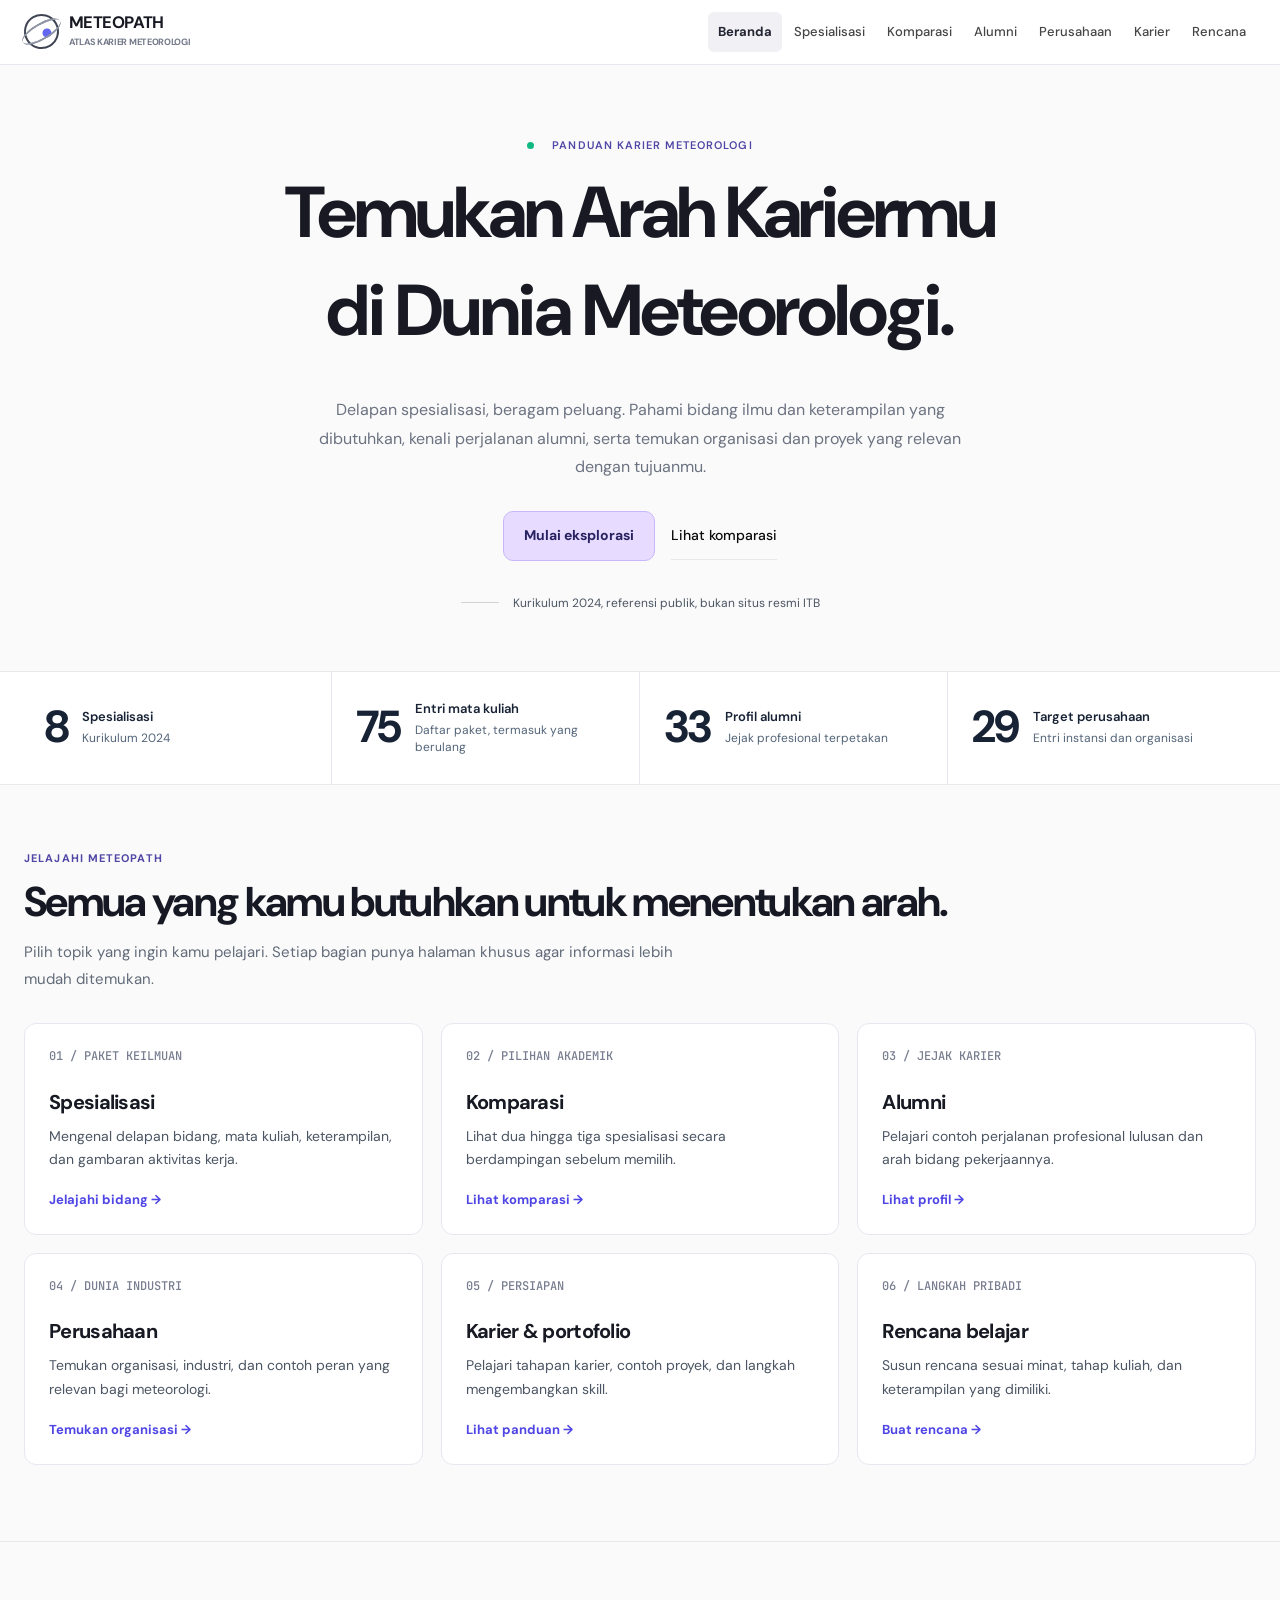
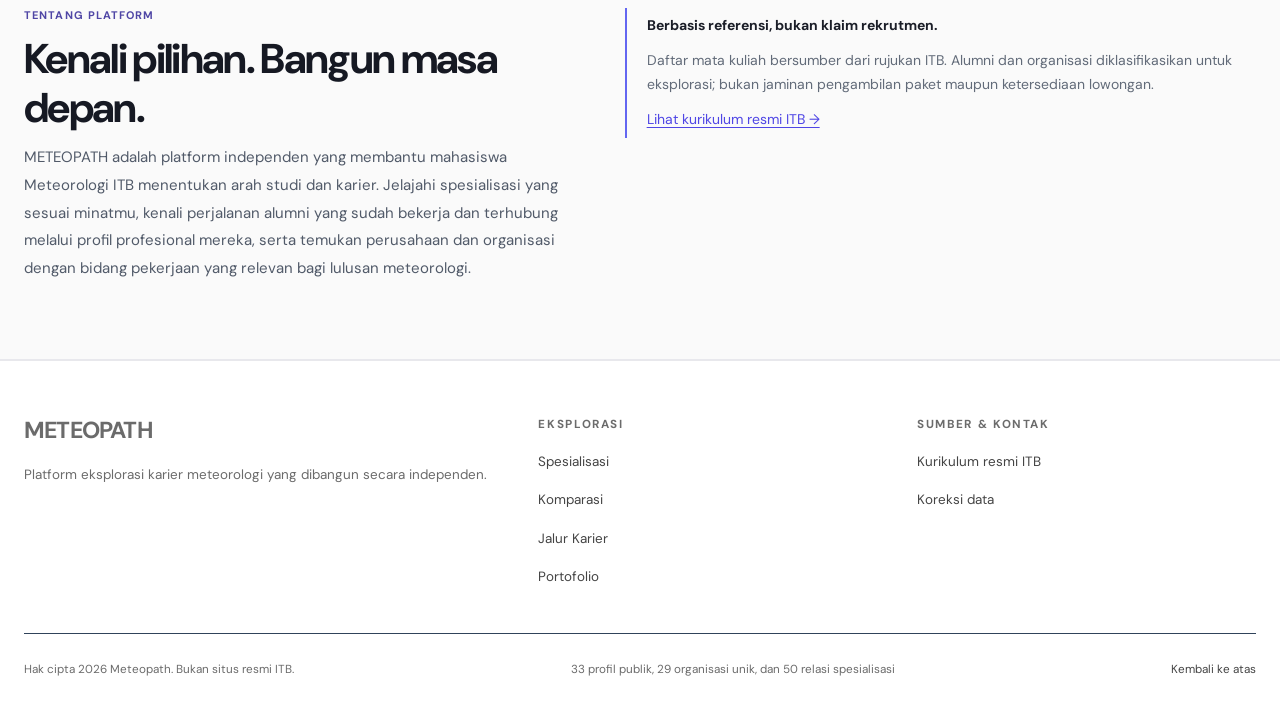
==== commit 30539ccc: "fix(ui): unify high-contrast light cards, readable typography, and responsive design across pages" ====
--- a/index.html
+++ b/index.html
@@ -1,4 +1,5 @@
-<!doctype html> <html lang="id"> <head> <meta charset="utf-8"> <meta name="viewport" content="width=device-width, initial-scale=1"> <meta name="theme-color" content="#FAFAFA"> <meta name="description" content="Panduan spesialisasi, mata kuliah, alumni, perusahaan, dan perencanaan karier Meteorologi ITB."> <link rel="canonical" href="https://zeezieprog.github.io/Meteopath/"> <meta property="og:type" content="website"><meta property="og:locale" content="id_ID"> <meta property="og:title" content="Meteopath: Eksplorasi Karier Meteorologi ITB"> <meta property="og:description" content="Eksplorasi spesialisasi, alumni, bidang industri, dan rencana karier meteorologi."> <meta property="og:url" content="https://zeezieprog.github.io/Meteopath/"> <meta name="twitter:card" content="summary"><link rel="icon" type="image/svg+xml" href="favicon.svg"> <title>Beranda | METEOPATH — Atlas Karier Meteorologi</title> <link rel="preconnect" href="https://fonts.googleapis.com"> <link rel="preconnect" href="https://fonts.gstatic.com" crossorigin> <link href="https://fonts.googleapis.com/css2?family=DM+Sans:wght@400;500;700&family=JetBrains+Mono:wght@400;500&display=swap" rel="stylesheet"> <link rel="stylesheet" href="style.css?v=6"> <link rel="stylesheet" href="mobile-stability-v7.css"> <link rel="stylesheet" href="https://api.fontshare.com/v2/css?f[]=general-sans@400,500,700&display=swap"> <link rel="stylesheet" href="genesis-editorial-v1.css"> <link rel="stylesheet" href="compact-white-grid-v1.css"> <link rel="stylesheet" href="readability-fix-v2.css"> <link rel="stylesheet" href="comparison-contrast-v3.css"> <link rel="stylesheet" href="site-pages-v1.css?v=2"> <link rel="stylesheet" href="accessibility-compare-v4.css"> <link rel="stylesheet" href="specialization-field-cards-v1.css"> <link rel="stylesheet" href="meteopath-fields-fallback-v2.css">  <script src="data.js" defer></script> <script src="curriculum.js" defer></script> <script src="meteopath-fields-v2-20261118.js" defer></script><script src="meteopath-enhancements-v2-20261118.js" defer></script> <script src="site-pages-v1.js" defer></script>  </head> <body data-page="home"> <a class="skip-link" href="#fitur">Lewati navigasi ke fitur</a> <div id="readingProgress" class="reading-progress" aria-hidden="true"></div> <header class="site-header" id="top"> <div class="wrap nav-inner"> <a href="index.html" class="brand" aria-label="METEOPATH kembali ke beranda"><span class="brand-orbit" aria-hidden="true"><span></span></span><span class="brand-name">METEO<span>PATH</span><small>ATLAS KARIER METEOROLOGI</small></span></a> <button class="mobile-toggle" id="mobileToggle" type="button" aria-controls="navMenu" aria-expanded="false" aria-label="Buka menu navigasi"><span></span><span></span><span></span></button> <nav class="nav" id="navMenu" aria-label="Navigasi utama"><a href="index.html" aria-current="page">Beranda</a><a href="spesialisasi.html">Spesialisasi</a><a href="bandingkan.html">Komparasi</a><a href="alumni.html">Alumni</a><a href="perusahaan.html">Perusahaan</a><a href="karier.html">Karier</a><a href="rencana.html">Rencana</a></nav> </div> </header> <main> <section class="hero section-dark" aria-labelledby="heroTitle"> <div class="hero-aura hero-aura-one" aria-hidden="true"></div><div class="hero-aura hero-aura-two" aria-hidden="true"></div> <div class="wrap hero-layout"> <div class="hero-copy reveal-on-load"> <p class="kicker light-kicker"><span class="status-dot"></span> PANDUAN KARIER METEOROLOGI</p> <h1 id="heroTitle">Temukan Arah Kariermu<br><span class="serif-accent">di Dunia Meteorologi.</span></h1> <p class="hero-desc">Delapan spesialisasi, beragam peluang. Pahami bidang ilmu dan keterampilan yang dibutuhkan, kenali perjalanan alumni, serta temukan organisasi dan proyek yang relevan dengan tujuanmu.</p> <div class="hero-actions"><a class="btn btn-coral" href="spesialisasi.html#spesialisasi">Mulai eksplorasi</a><a class="text-action" href="bandingkan.html#bandingkan">Lihat komparasi</a></div> <div class="hero-trust"><span class="trust-rule"></span><p>Kurikulum 2024, referensi publik, bukan situs resmi ITB</p></div> </div> </div> <div class="wrap hero-foot"><span>THE FUTURE IS INTERDISCIPLINARY</span><a href="#ringkasan">SCROLL TO EXPLORE</a></div> </section> <section class="overview-bar" id="ringkasan"> <div class="wrap stats-grid" id="statsGrid" aria-label="Ringkasan data website"></div> </section> <section class="home-features" id="fitur"><div class="wrap">
+<!doctype html> <html lang="id"> <head> <meta charset="utf-8"> <meta name="viewport" content="width=device-width, initial-scale=1"> <meta name="theme-color" content="#FAFAFA"> <meta name="description" content="Panduan spesialisasi, mata kuliah, alumni, perusahaan, dan perencanaan karier Meteorologi ITB."> <link rel="canonical" href="https://zeezieprog.github.io/Meteopath/"> <meta property="og:type" content="website"><meta property="og:locale" content="id_ID"> <meta property="og:title" content="Meteopath: Eksplorasi Karier Meteorologi ITB"> <meta property="og:description" content="Eksplorasi spesialisasi, alumni, bidang industri, dan rencana karier meteorologi."> <meta property="og:url" content="https://zeezieprog.github.io/Meteopath/"> <meta name="twitter:card" content="summary"><link rel="icon" type="image/svg+xml" href="favicon.svg"> <title>Beranda | METEOPATH — Atlas Karier Meteorologi</title> <link rel="preconnect" href="https://fonts.googleapis.com"> <link rel="preconnect" href="https://fonts.gstatic.com" crossorigin> <link href="https://fonts.googleapis.com/css2?family=DM+Sans:wght@400;500;700&family=JetBrains+Mono:wght@400;500&display=swap" rel="stylesheet"> <link rel="stylesheet" href="style.css?v=6"> <link rel="stylesheet" href="mobile-stability-v7.css"> <link rel="stylesheet" href="https://api.fontshare.com/v2/css?f[]=general-sans@400,500,700&display=swap"> <link rel="stylesheet" href="genesis-editorial-v1.css"> <link rel="stylesheet" href="compact-white-grid-v1.css"> <link rel="stylesheet" href="readability-fix-v2.css"> <link rel="stylesheet" href="comparison-contrast-v3.css"> <link rel="stylesheet" href="site-pages-v1.css?v=2"> <link rel="stylesheet" href="accessibility-compare-v4.css"> <link rel="stylesheet" href="specialization-field-cards-v1.css"> <link rel="stylesheet" href="meteopath-fields-fallback-v2.css">  <script src="data.js" defer></script> <script src="curriculum.js" defer></script> <script src="meteopath-fields-v2-20261118.js" defer></script><script src="meteopath-enhancements-v2-20261118.js" defer></script> <script src="site-pages-v1.js" defer></script>  <link rel="stylesheet" href="contrast-unified-v9.css?v=9">
+</head> <body data-page="home"> <a class="skip-link" href="#fitur">Lewati navigasi ke fitur</a> <div id="readingProgress" class="reading-progress" aria-hidden="true"></div> <header class="site-header" id="top"> <div class="wrap nav-inner"> <a href="index.html" class="brand" aria-label="METEOPATH kembali ke beranda"><span class="brand-orbit" aria-hidden="true"><span></span></span><span class="brand-name">METEO<span>PATH</span><small>ATLAS KARIER METEOROLOGI</small></span></a> <button class="mobile-toggle" id="mobileToggle" type="button" aria-controls="navMenu" aria-expanded="false" aria-label="Buka menu navigasi"><span></span><span></span><span></span></button> <nav class="nav" id="navMenu" aria-label="Navigasi utama"><a href="index.html" aria-current="page">Beranda</a><a href="spesialisasi.html">Spesialisasi</a><a href="bandingkan.html">Komparasi</a><a href="alumni.html">Alumni</a><a href="perusahaan.html">Perusahaan</a><a href="karier.html">Karier</a><a href="rencana.html">Rencana</a></nav> </div> </header> <main> <section class="hero section-dark" aria-labelledby="heroTitle"> <div class="hero-aura hero-aura-one" aria-hidden="true"></div><div class="hero-aura hero-aura-two" aria-hidden="true"></div> <div class="wrap hero-layout"> <div class="hero-copy reveal-on-load"> <p class="kicker light-kicker"><span class="status-dot"></span> PANDUAN KARIER METEOROLOGI</p> <h1 id="heroTitle">Temukan Arah Kariermu<br><span class="serif-accent">di Dunia Meteorologi.</span></h1> <p class="hero-desc">Delapan spesialisasi, beragam peluang. Pahami bidang ilmu dan keterampilan yang dibutuhkan, kenali perjalanan alumni, serta temukan organisasi dan proyek yang relevan dengan tujuanmu.</p> <div class="hero-actions"><a class="btn btn-coral" href="spesialisasi.html#spesialisasi">Mulai eksplorasi</a><a class="text-action" href="bandingkan.html#bandingkan">Lihat komparasi</a></div> <div class="hero-trust"><span class="trust-rule"></span><p>Kurikulum 2024, referensi publik, bukan situs resmi ITB</p></div> </div> </div> <div class="wrap hero-foot"><span>THE FUTURE IS INTERDISCIPLINARY</span><a href="#ringkasan">SCROLL TO EXPLORE</a></div> </section> <section class="overview-bar" id="ringkasan"> <div class="wrap stats-grid" id="statsGrid" aria-label="Ringkasan data website"></div> </section> <section class="home-features" id="fitur"><div class="wrap">
 <span class="home-eyebrow">JELAJAHI METEOPATH</span><h2>Semua yang kamu butuhkan untuk menentukan arah.</h2>
 <p class="home-intro">Pilih topik yang ingin kamu pelajari. Setiap bagian punya halaman khusus agar informasi lebih mudah ditemukan.</p>
 <div class="home-feature-grid">
--- a/contrast-unified-v9.css
+++ b/contrast-unified-v9.css
@@ -0,0 +1,297 @@
+/* METEOPATH Contrast & Consistency v9
+ * One accessible light-surface design layer for all content pages.
+ * Loaded last. Resolves earlier conflicting declarations with !important.
+ * Visual direction: white cards, strong dark text, restrained indigo/peach accents.
+ */
+:root{
+  --m9-page:#f8fafc;
+  --m9-paper:#ffffff;
+  --m9-soft:#f2f5fa;
+  --m9-ink:#172235;
+  --m9-secondary:#3f4f64;
+  --m9-muted:#536478;
+  --m9-border:#dce3ee;
+  --m9-border-strong:#cbd5e2;
+  --m9-indigo:#4f46a5;
+  --m9-accent:#e9e8ff;
+  --m9-salmon:#fee2d6;
+  --m9-shadow:0 7px 24px rgba(29,44,67,.045);
+  --m9-radius:15px;
+}
+html{scroll-padding-top:106px}
+body[data-page]{background:var(--m9-page)!important;color:var(--m9-ink)!important}
+body[data-page] main{color:var(--m9-ink)}
+body[data-page] main :where(p,li,small,span){line-height:1.68}
+body[data-page] main :where(input,select,textarea){accent-color:var(--m9-indigo)}
+body[data-page] :where(a,button,summary,input,select,textarea):focus-visible{
+  outline:3px solid #5b51bb!important;outline-offset:3px!important
+}
+/* Shared rhythm across sections; leave the immersive home hero untouched. */
+body[data-page]:not([data-page="home"]) main > .page-intro,
+body[data-page] main > :is(.intro-section,.compare-section,.detail-section,.career-section,.project-section,.alumni-section,.company-section,.roadmap-section,.planner-section,.method-section){
+  background:var(--m9-page)!important;color:var(--m9-ink)!important;
+}
+body[data-page] main > :is(.intro-section,.compare-section,.detail-section,.career-section,.project-section,.alumni-section,.company-section,.roadmap-section,.planner-section,.method-section){
+  border-bottom:1px solid var(--m9-border)!important
+}
+body[data-page] main :is(.section-heading,.section-heading.on-dark) :is(h2,h2 em,h3){
+  color:var(--m9-ink)!important;-webkit-text-fill-color:var(--m9-ink)!important;opacity:1!important
+}
+body[data-page] main :is(.section-heading,.section-heading.on-dark) :is(.section-aside,p){
+  color:var(--m9-secondary)!important;-webkit-text-fill-color:var(--m9-secondary)!important;opacity:1!important
+}
+body[data-page] main :is(.kicker,.dark-kicker,.light-kicker,.home-eyebrow,.page-overline){
+  color:var(--m9-indigo)!important;-webkit-text-fill-color:var(--m9-indigo)!important;opacity:1!important
+}
+body[data-page] main :is(.data-note,.section-small-print,.compare-note,.project-library-note){
+  color:var(--m9-muted)!important;-webkit-text-fill-color:var(--m9-muted)!important;opacity:1!important
+}
+body[data-page] main :is(.data-note,.section-small-print,.compare-note) a,
+body[data-page] main .method-grid a{
+  color:var(--m9-indigo)!important;-webkit-text-fill-color:var(--m9-indigo)!important;
+  text-decoration:underline;text-underline-offset:3px
+}
+/* Common controls and directory cards */
+body[data-page] main :is(.compare-shell,.career-explorer,.planner-form,.plan-output,.person-card,.company-card,.project-card,.method-grid article,.journey-card,.feature-box,.course-row,.detail-shell,.detail-content,.detail-sidebar,.tab-item){
+  border:1px solid var(--m9-border)!important;
+  border-radius:var(--m9-radius)!important;
+  background:var(--m9-paper)!important;
+  color:var(--m9-ink)!important;
+  box-shadow:var(--m9-shadow)!important;
+}
+body[data-page] main :is(.person-card,.company-card,.project-card,.method-grid article,.journey-card,.feature-box) :is(h3,h4,h5,strong){
+  color:var(--m9-ink)!important;-webkit-text-fill-color:var(--m9-ink)!important
+}
+body[data-page] main :is(.person-card,.company-card,.project-card,.method-grid article,.journey-card,.feature-box) :is(p,li,small,.person-institution,.person-work,.profile-status,.company-kind,.company-role,.company-note){
+  color:var(--m9-secondary)!important;-webkit-text-fill-color:var(--m9-secondary)!important;opacity:1!important
+}
+body[data-page] main :is(.person-card,.company-card,.project-card) a{
+  color:var(--m9-indigo)!important;-webkit-text-fill-color:var(--m9-indigo)!important
+}
+body[data-page] main :is(.field-label,.select-label,.directory-controls label,.explore-controls label){
+  color:var(--m9-secondary)!important;-webkit-text-fill-color:var(--m9-secondary)!important
+}
+body[data-page] main :is(input:not([type="checkbox"]),select,textarea){
+  background:var(--m9-paper)!important;color:var(--m9-ink)!important;
+  -webkit-text-fill-color:var(--m9-ink)!important;
+  border:1px solid var(--m9-border-strong)!important;border-radius:10px!important;
+  min-height:44px!important
+}
+body[data-page] main input::placeholder{
+  color:#64748b!important;-webkit-text-fill-color:#64748b!important;opacity:1!important
+}
+body[data-page] main :is(.filter-pill,.compare-option){
+  background:var(--m9-paper)!important;color:var(--m9-ink)!important;
+  border:1px solid var(--m9-border)!important;border-radius:11px!important
+}
+body[data-page] main :is(.filter-pill.active,.filter-pill[aria-pressed="true"],.compare-option:has(input:checked)){
+  background:#edecff!important;color:#353285!important;border-color:#a4a1ea!important
+}
+body[data-page] main :is(.filter-pill,.compare-option,.detail-tab){min-height:44px}
+body[data-page] main :is(.metric,.overview-bar){background:var(--m9-paper)!important}
+body[data-page] main .metric :is(.metric-number,.metric-label){color:var(--m9-ink)!important}
+body[data-page] main .metric .metric-hint{color:var(--m9-muted)!important}
+body[data-page] main :is(.person-card,.company-card,.project-card,.method-grid article,.journey-card,.feature-box):hover{
+  border-color:#bcc8da!important;box-shadow:0 13px 30px rgba(32,45,73,.085)!important
+}
+/* Uniform button treatment across light pages. */
+body[data-page] main :is(.btn-coral,.career-primary-action,.plan-action){
+  background:#e7dcff!important;color:#292260!important;
+  -webkit-text-fill-color:#292260!important;border:1px solid #c8b6fa!important;
+  border-radius:10px!important;font-weight:700!important
+}
+body[data-page] main :is(.career-secondary-action,.copy-course,.plan-tools button){
+  background:#f3f2ff!important;color:#39348d!important;
+  -webkit-text-fill-color:#39348d!important;border:1px solid #cfccf7!important;
+  border-radius:10px!important;font-weight:700!important
+}
+/* Career explorer, the primary screenshot issue. A unified LIGHT card model. */
+body[data-page="karier"] main .career-section{color:var(--m9-ink)!important}
+body[data-page="karier"] main .career-section .career-explorer{
+  background:var(--m9-paper)!important;color:var(--m9-ink)!important;
+  border:1px solid var(--m9-border)!important;border-radius:20px!important;
+  box-shadow:0 12px 38px rgba(29,44,67,.055)!important;
+}
+body[data-page="karier"] main .career-section .career-guide{color:var(--m9-ink)!important}
+body[data-page="karier"] main .career-section .career-cover{
+  background:linear-gradient(120deg,#f0f4ff,#f7f9fd)!important;
+  border:1px solid var(--m9-border)!important;color:var(--m9-ink)!important;
+  border-radius:16px!important
+}
+body[data-page="karier"] main .career-section .career-cover :is(h3,h4,h5,strong){
+  color:var(--m9-ink)!important;-webkit-text-fill-color:var(--m9-ink)!important
+}
+body[data-page="karier"] main .career-section .career-cover :is(.career-intro,.career-cover-bottom,.career-cover-bottom span){
+  color:var(--m9-secondary)!important;-webkit-text-fill-color:var(--m9-secondary)!important
+}
+body[data-page="karier"] main .career-section .career-eyebrow{
+  color:var(--m9-indigo)!important;-webkit-text-fill-color:var(--m9-indigo)!important
+}
+body[data-page="karier"] main .career-section .career-cover-bottom{border-color:var(--m9-border)!important}
+body[data-page="karier"] main .career-section :is(.career-info-block,.career-role-card,.career-timeline-item){
+  background:var(--m9-paper)!important;color:var(--m9-ink)!important;
+  border:1px solid var(--m9-border)!important;
+  border-radius:15px!important;box-shadow:var(--m9-shadow)!important
+}
+body[data-page="karier"] main .career-section :is(.career-info-block,.career-role-card,.career-timeline-item) :is(h4,h5,strong){
+  color:var(--m9-ink)!important;-webkit-text-fill-color:var(--m9-ink)!important;
+  opacity:1!important
+}
+body[data-page="karier"] main .career-section :is(.career-info-block,.career-role-card,.career-timeline-item) :is(li,p){
+  color:var(--m9-secondary)!important;-webkit-text-fill-color:var(--m9-secondary)!important;
+  opacity:1!important
+}
+body[data-page="karier"] main .career-section :is(.career-info-block,.career-role-card,.career-timeline-item) :is(li::marker){
+  color:var(--m9-indigo)!important
+}
+body[data-page="karier"] main .career-section :is(.career-role-card .career-stage,.career-timeline-item span){
+  color:var(--m9-indigo)!important;-webkit-text-fill-color:var(--m9-indigo)!important
+}
+body[data-page="karier"] main .career-section :is(.career-guide-heading h4,.career-guide-section h4){
+  color:var(--m9-ink)!important;-webkit-text-fill-color:var(--m9-ink)!important
+}
+body[data-page="karier"] main .career-section :is(.career-guide-heading p,.career-disclaimer){
+  color:var(--m9-muted)!important;-webkit-text-fill-color:var(--m9-muted)!important;
+  opacity:1!important
+}
+body[data-page="karier"] main .career-section .career-guide-caution{
+  background:#fff5f0!important;color:#613a2f!important;border:1px solid #efd6c9!important;
+  border-radius:14px!important
+}
+body[data-page="karier"] main .career-section .career-guide-caution strong{
+  color:#653c31!important;-webkit-text-fill-color:#653c31!important
+}
+body[data-page="karier"] main .career-section .career-guide-caution p{
+  color:#644337!important;-webkit-text-fill-color:#644337!important
+}
+body[data-page="karier"] main .career-section .career-guide-actions{
+  display:flex;flex-wrap:wrap;gap:11px
+}
+body[data-page="karier"] main .career-section .career-guide-actions a{min-height:45px;box-shadow:none!important}
+body[data-page="karier"] main .career-section .career-guide-actions a:hover{filter:brightness(.97)}
+/* Project library uses the exact same paper surfaces and text hierarchy. */
+body[data-page="karier"] main .project-guidance article,
+body[data-page="karier"] main .project-section .project-card-detailed,
+body[data-page="karier"] main .project-section .project-visible-prep,
+body[data-page="karier"] main .project-section .project-data-sources li,
+body[data-page="karier"] main .project-section .project-portfolio-tip{
+  background:var(--m9-paper)!important;color:var(--m9-ink)!important;
+  border:1px solid var(--m9-border)!important;border-radius:14px!important;
+  box-shadow:var(--m9-shadow)!important
+}
+body[data-page="karier"] main .project-section .project-card-detailed{
+  background:var(--m9-paper)!important;padding:clamp(19px,2.4vw,27px)!important
+}
+body[data-page="karier"] main .project-section :is(.project-guidance,.project-card-detailed,.project-visible-prep,.project-details-content,.project-data-sources,.project-portfolio-tip) :is(h3,h4,h5,strong){
+  color:var(--m9-ink)!important;-webkit-text-fill-color:var(--m9-ink)!important;
+  opacity:1!important
+}
+body[data-page="karier"] main .project-section :is(.project-guidance,.project-card-detailed,.project-visible-prep,.project-details-content,.project-data-sources,.project-portfolio-tip) :is(p,li,small,span){
+  color:var(--m9-secondary)!important;-webkit-text-fill-color:var(--m9-secondary)!important;
+  opacity:1!important
+}
+body[data-page="karier"] main .project-section :is(.project-guidance,.project-card-detailed,.project-visible-prep,.project-details-content,.project-data-sources,.project-portfolio-tip) :is(li::marker){
+  color:var(--m9-indigo)!important
+}
+body[data-page="karier"] main .project-section .project-visible-prep{
+  background:#f6f8fc!important;box-shadow:none!important;padding:18px!important
+}
+body[data-page="karier"] main .project-section .project-card-detailed :is(.project-field,.project-duration,.project-level){
+  color:var(--m9-indigo)!important;-webkit-text-fill-color:var(--m9-indigo)!important
+}
+body[data-page="karier"] main .project-section .project-card-detailed .project-level{
+  background:#efedff!important;border:1px solid #d6d1fa!important
+}
+body[data-page="karier"] main .project-section .project-compact-details{
+  background:#fafbfe!important;border:1px solid #e4e9f2!important;
+  border-radius:12px!important;padding:14px!important
+}
+body[data-page="karier"] main .project-section .project-compact-details p{margin:0!important}
+body[data-page="karier"] main .project-section .project-compact-details :is(strong,span){
+  color:var(--m9-ink)!important;-webkit-text-fill-color:var(--m9-ink)!important
+}
+body[data-page="karier"] main .project-section .project-detailed-disclosure{
+  border-color:var(--m9-border)!important
+}
+body[data-page="karier"] main .project-section .project-detailed-disclosure summary{
+  color:var(--m9-indigo)!important;-webkit-text-fill-color:var(--m9-indigo)!important;
+  padding:11px 0!important
+}
+body[data-page="karier"] main .project-section .project-detailed-disclosure summary::after{
+  background:#eeecff!important;color:#3b378f!important;border-color:#ccc7f5!important
+}
+body[data-page="karier"] main .project-section .project-details-content section{border-color:var(--m9-border)!important}
+body[data-page="karier"] main .project-section .project-data-sources li,
+body[data-page="karier"] main .project-section .project-portfolio-tip{
+  background:#f6f8fc!important;box-shadow:none!important
+}
+body[data-page="karier"] main .project-section .project-data-sources a{
+  color:var(--m9-indigo)!important;-webkit-text-fill-color:var(--m9-indigo)!important;
+  text-decoration:underline!important
+}
+/* Standalone components beyond the career page, on the same visual system. */
+body[data-page] main .compare-shell{background:#fff!important}
+body[data-page] main #bandingkan .compare-table :is(th,td){
+  color:var(--m9-ink)!important;-webkit-text-fill-color:var(--m9-ink)!important;
+  border-color:var(--m9-border)!important
+}
+body[data-page] main #bandingkan .compare-table thead th{background:#eef0ff!important}
+body[data-page] main #bandingkan .compare-table tbody td{background:#fff!important}
+body[data-page] main #bandingkan .compare-table tbody tr:nth-child(even) td{background:#fafbff!important}
+body[data-page] main #bandingkan :is(.compare-scroller,.compare-results){background:#fff!important}
+body[data-page] main .detail-shell :is(.detail-tabbar,.detail-content,.detail-body,.detail-sidebar){
+  background:#fff!important;color:var(--m9-ink)!important
+}
+body[data-page] main .detail-shell :is(.detail-body,.detail-sidebar) :is(h3,h4,h5,strong){
+  color:var(--m9-ink)!important;-webkit-text-fill-color:var(--m9-ink)!important
+}
+body[data-page] main .detail-shell :is(.detail-body,.detail-sidebar) :is(p,li,small,span){
+  color:var(--m9-secondary)!important;-webkit-text-fill-color:var(--m9-secondary)!important
+}
+body[data-page] main .detail-shell .detail-tab{color:var(--m9-secondary)!important}
+body[data-page] main .detail-shell .detail-tab.active{
+  color:var(--m9-indigo)!important;border-bottom-color:var(--m9-indigo)!important
+}
+body[data-page] main .plan-output :is(h3,strong),body[data-page] main .planner-form :is(h3,legend){
+  color:var(--m9-ink)!important;-webkit-text-fill-color:var(--m9-ink)!important
+}
+body[data-page] main .plan-output :is(p,li),body[data-page] main .planner-form :is(p,li,label,span){
+  color:var(--m9-secondary)!important;-webkit-text-fill-color:var(--m9-secondary)!important
+}
+body[data-page] main .skill-fieldset{background:#f9faff!important;border-color:var(--m9-border)!important}
+body[data-page] main .method-grid article p{color:var(--m9-secondary)!important}
+body[data-page] main .company-specialties span,body[data-page] main .company-tag{
+  background:#f0f3ff!important;color:#39378b!important;
+  -webkit-text-fill-color:#39378b!important;border:1px solid #dcdcf2!important
+}
+body[data-page] main .profile-caution{color:#8c492e!important;-webkit-text-fill-color:#8c492e!important}
+body[data-page] main :is(.no-results,.course-planner-status){
+  background:#f5f7fc!important;color:var(--m9-secondary)!important;border-color:var(--m9-border)!important
+}
+/* Restrict decor and gutters so content remains readable on narrow screens. */
+body[data-page] main :is(.career-info-block,.career-role-card,.career-timeline-item,.project-card-detailed,.person-card,.company-card,.compare-shell){
+  min-width:0!important;overflow-wrap:anywhere
+}
+body[data-page] main :is(.career-guide,.project-card-detailed,.detail-shell,.compare-shell){
+  max-width:100%
+}
+@media(max-width:960px){
+  body[data-page="karier"] main .career-role-grid{grid-template-columns:repeat(2,minmax(0,1fr))!important}
+  body[data-page="karier"] main .career-timeline{grid-template-columns:repeat(2,minmax(0,1fr))!important}
+}
+@media(max-width:700px){
+  html{scroll-padding-top:85px}
+  body[data-page="karier"] main :is(.career-block-grid,.career-role-grid,.career-timeline,.project-guidance,.projects-grid){
+    grid-template-columns:minmax(0,1fr)!important
+  }
+  body[data-page="karier"] main :is(.career-explorer,.career-cover,.career-info-block,.career-role-card,.career-timeline-item,.project-card-detailed){
+    padding:17px!important
+  }
+  body[data-page="karier"] main .career-guide-actions{display:grid!important;grid-template-columns:1fr!important}
+  body[data-page="karier"] main .career-guide-actions a{width:100%!important}
+  body[data-page] main .section-heading h2{font-size:clamp(25px,7.2vw,35px)!important;line-height:1.22!important}
+  body[data-page] main .project-filters .field-label{width:100%!important;max-width:none!important;min-width:0!important}
+}
+@media(prefers-reduced-motion:reduce){
+  body[data-page] main :is(.career-role-card,.project-card-detailed,.person-card,.company-card){transition:none!important}
+}
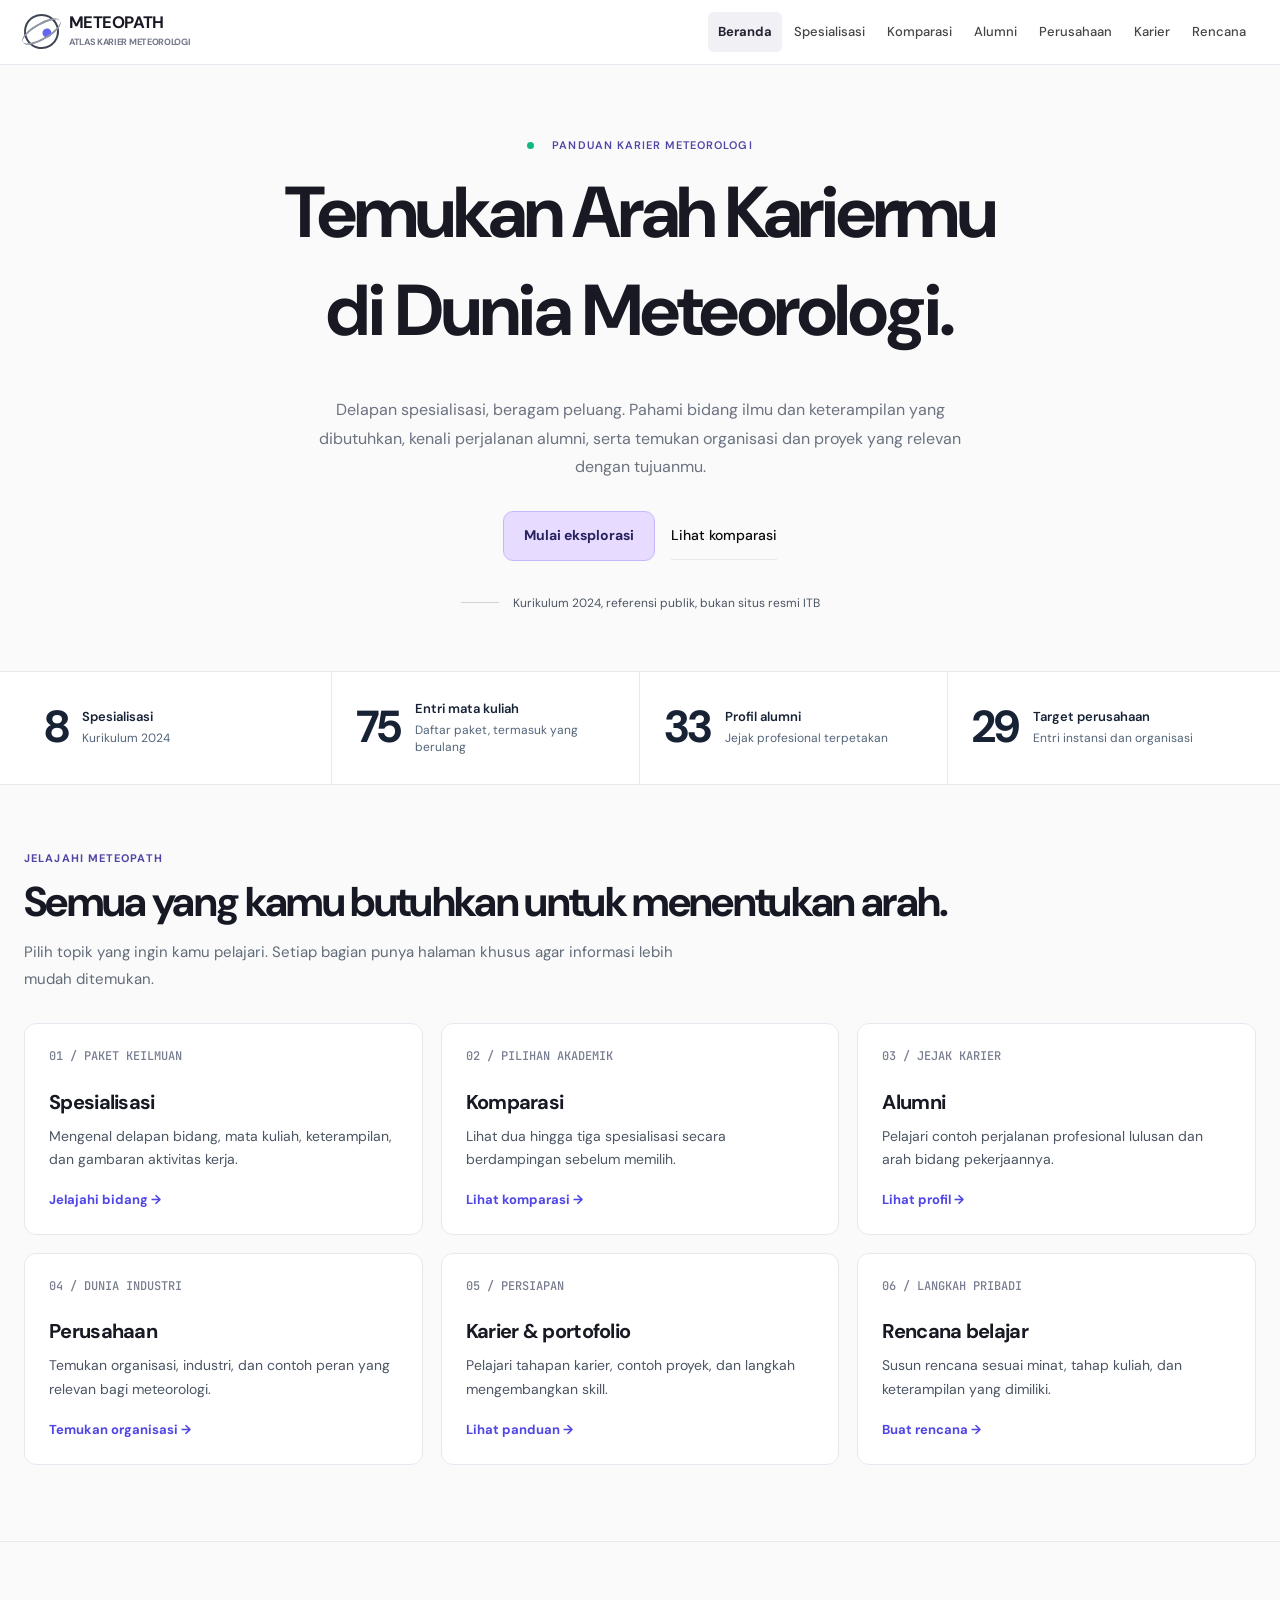
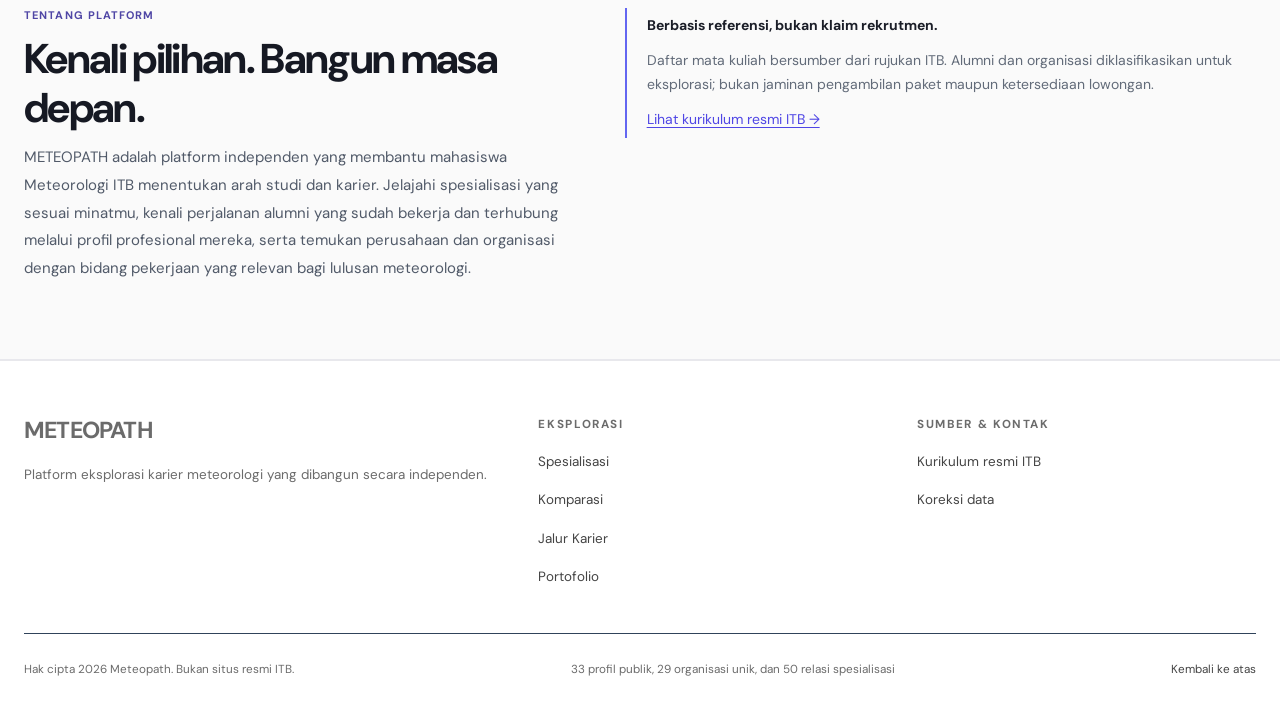
==== commit 4db6a5a3: "feat: turn career plan into editable milestone tracker and add subtle scroll bubble reveals" ====
--- a/index.html
+++ b/index.html
@@ -1,4 +1,6 @@
 <!doctype html> <html lang="id"> <head> <meta charset="utf-8"> <meta name="viewport" content="width=device-width, initial-scale=1"> <meta name="theme-color" content="#FAFAFA"> <meta name="description" content="Panduan spesialisasi, mata kuliah, alumni, perusahaan, dan perencanaan karier Meteorologi ITB."> <link rel="canonical" href="https://zeezieprog.github.io/Meteopath/"> <meta property="og:type" content="website"><meta property="og:locale" content="id_ID"> <meta property="og:title" content="Meteopath: Eksplorasi Karier Meteorologi ITB"> <meta property="og:description" content="Eksplorasi spesialisasi, alumni, bidang industri, dan rencana karier meteorologi."> <meta property="og:url" content="https://zeezieprog.github.io/Meteopath/"> <meta name="twitter:card" content="summary"><link rel="icon" type="image/svg+xml" href="favicon.svg"> <title>Beranda | METEOPATH — Atlas Karier Meteorologi</title> <link rel="preconnect" href="https://fonts.googleapis.com"> <link rel="preconnect" href="https://fonts.gstatic.com" crossorigin> <link href="https://fonts.googleapis.com/css2?family=DM+Sans:wght@400;500;700&family=JetBrains+Mono:wght@400;500&display=swap" rel="stylesheet"> <link rel="stylesheet" href="style.css?v=6"> <link rel="stylesheet" href="mobile-stability-v7.css"> <link rel="stylesheet" href="https://api.fontshare.com/v2/css?f[]=general-sans@400,500,700&display=swap"> <link rel="stylesheet" href="genesis-editorial-v1.css"> <link rel="stylesheet" href="compact-white-grid-v1.css"> <link rel="stylesheet" href="readability-fix-v2.css"> <link rel="stylesheet" href="comparison-contrast-v3.css"> <link rel="stylesheet" href="site-pages-v1.css?v=2"> <link rel="stylesheet" href="accessibility-compare-v4.css"> <link rel="stylesheet" href="specialization-field-cards-v1.css"> <link rel="stylesheet" href="meteopath-fields-fallback-v2.css">  <script src="data.js" defer></script> <script src="curriculum.js" defer></script> <script src="meteopath-fields-v2-20261118.js" defer></script><script src="meteopath-enhancements-v2-20261118.js" defer></script> <script src="site-pages-v1.js" defer></script>  <link rel="stylesheet" href="contrast-unified-v9.css?v=9">
+<link rel="stylesheet" href="scroll-bubbles-v10.css?v=10">
+<script src="scroll-bubbles-v10.js?v=10" defer></script>
 </head> <body data-page="home"> <a class="skip-link" href="#fitur">Lewati navigasi ke fitur</a> <div id="readingProgress" class="reading-progress" aria-hidden="true"></div> <header class="site-header" id="top"> <div class="wrap nav-inner"> <a href="index.html" class="brand" aria-label="METEOPATH kembali ke beranda"><span class="brand-orbit" aria-hidden="true"><span></span></span><span class="brand-name">METEO<span>PATH</span><small>ATLAS KARIER METEOROLOGI</small></span></a> <button class="mobile-toggle" id="mobileToggle" type="button" aria-controls="navMenu" aria-expanded="false" aria-label="Buka menu navigasi"><span></span><span></span><span></span></button> <nav class="nav" id="navMenu" aria-label="Navigasi utama"><a href="index.html" aria-current="page">Beranda</a><a href="spesialisasi.html">Spesialisasi</a><a href="bandingkan.html">Komparasi</a><a href="alumni.html">Alumni</a><a href="perusahaan.html">Perusahaan</a><a href="karier.html">Karier</a><a href="rencana.html">Rencana</a></nav> </div> </header> <main> <section class="hero section-dark" aria-labelledby="heroTitle"> <div class="hero-aura hero-aura-one" aria-hidden="true"></div><div class="hero-aura hero-aura-two" aria-hidden="true"></div> <div class="wrap hero-layout"> <div class="hero-copy reveal-on-load"> <p class="kicker light-kicker"><span class="status-dot"></span> PANDUAN KARIER METEOROLOGI</p> <h1 id="heroTitle">Temukan Arah Kariermu<br><span class="serif-accent">di Dunia Meteorologi.</span></h1> <p class="hero-desc">Delapan spesialisasi, beragam peluang. Pahami bidang ilmu dan keterampilan yang dibutuhkan, kenali perjalanan alumni, serta temukan organisasi dan proyek yang relevan dengan tujuanmu.</p> <div class="hero-actions"><a class="btn btn-coral" href="spesialisasi.html#spesialisasi">Mulai eksplorasi</a><a class="text-action" href="bandingkan.html#bandingkan">Lihat komparasi</a></div> <div class="hero-trust"><span class="trust-rule"></span><p>Kurikulum 2024, referensi publik, bukan situs resmi ITB</p></div> </div> </div> <div class="wrap hero-foot"><span>THE FUTURE IS INTERDISCIPLINARY</span><a href="#ringkasan">SCROLL TO EXPLORE</a></div> </section> <section class="overview-bar" id="ringkasan"> <div class="wrap stats-grid" id="statsGrid" aria-label="Ringkasan data website"></div> </section> <section class="home-features" id="fitur"><div class="wrap">
 <span class="home-eyebrow">JELAJAHI METEOPATH</span><h2>Semua yang kamu butuhkan untuk menentukan arah.</h2>
 <p class="home-intro">Pilih topik yang ingin kamu pelajari. Setiap bagian punya halaman khusus agar informasi lebih mudah ditemukan.</p>
--- a/scroll-bubbles-v10.css
+++ b/scroll-bubbles-v10.css
@@ -0,0 +1,57 @@
+/* Meteopath animated bubble reveals v10
+   Applied consistently to home, specializations, comparisons, alumni,
+   company directory, career guide, and future planning.
+*/
+html.sb-enabled .sb-reveal.sb-pending{
+ opacity:0!important;
+ transform:translate3d(0,28px,0) scale(.975)!important;
+ filter:blur(3px);
+}
+html.sb-enabled .sb-reveal.sb-shown{
+ opacity:1!important;
+ transform:translate3d(0,0,0) scale(1)!important;
+ filter:none!important;
+}
+html.sb-enabled .sb-reveal{
+ transition:
+  opacity .7s cubic-bezier(.2,.8,.2,1) var(--sb-delay,0ms),
+  transform .75s cubic-bezier(.16,.83,.28,1) var(--sb-delay,0ms),
+  filter .7s ease var(--sb-delay,0ms);
+ will-change:auto;
+}
+html.sb-enabled .section-heading.sb-reveal{isolation:isolate;position:relative}
+html.sb-enabled .section-heading.sb-reveal::after{
+ content:"";
+ position:absolute;
+ pointer-events:none;
+ width:clamp(85px,12vw,190px);
+ aspect-ratio:1;
+ border-radius:50%;
+ right:10%;
+ top:-48px;
+ z-index:-1;
+ opacity:0;
+ transform:translate3d(0,38px,0) scale(.48);
+ background:radial-gradient(circle at 34% 32%,rgba(194,193,255,.37),rgba(159,191,237,.17) 44%,transparent 75%);
+}
+html.sb-enabled .section-heading.sb-shown::after{
+ animation:meteopathBubbleAppear 1.15s cubic-bezier(.18,.79,.24,1) both;
+}
+@keyframes meteopathBubbleAppear{
+ 0%{opacity:0;transform:translate3d(0,38px,0) scale(.48)}
+ 60%{opacity:.8;transform:translate3d(0,-5px,0) scale(1.04)}
+ 100%{opacity:.65;transform:translate3d(0,0,0) scale(1)}
+}
+@media(max-width:700px){
+ html.sb-enabled .sb-reveal.sb-pending{transform:translate3d(0,20px,0) scale(.985)!important;filter:none}
+ html.sb-enabled .sb-reveal{transition-duration:.55s}
+ html.sb-enabled .section-heading.sb-reveal::after{right:0;top:-20px;width:110px}
+}
+@media(prefers-reduced-motion:reduce){
+ html.sb-enabled .sb-reveal,
+ html.sb-enabled .sb-reveal.sb-pending,
+ html.sb-enabled .sb-reveal.sb-shown{
+  opacity:1!important;transform:none!important;filter:none!important;transition:none!important
+ }
+ html.sb-enabled .section-heading.sb-reveal::after{display:none!important;animation:none!important}
+}
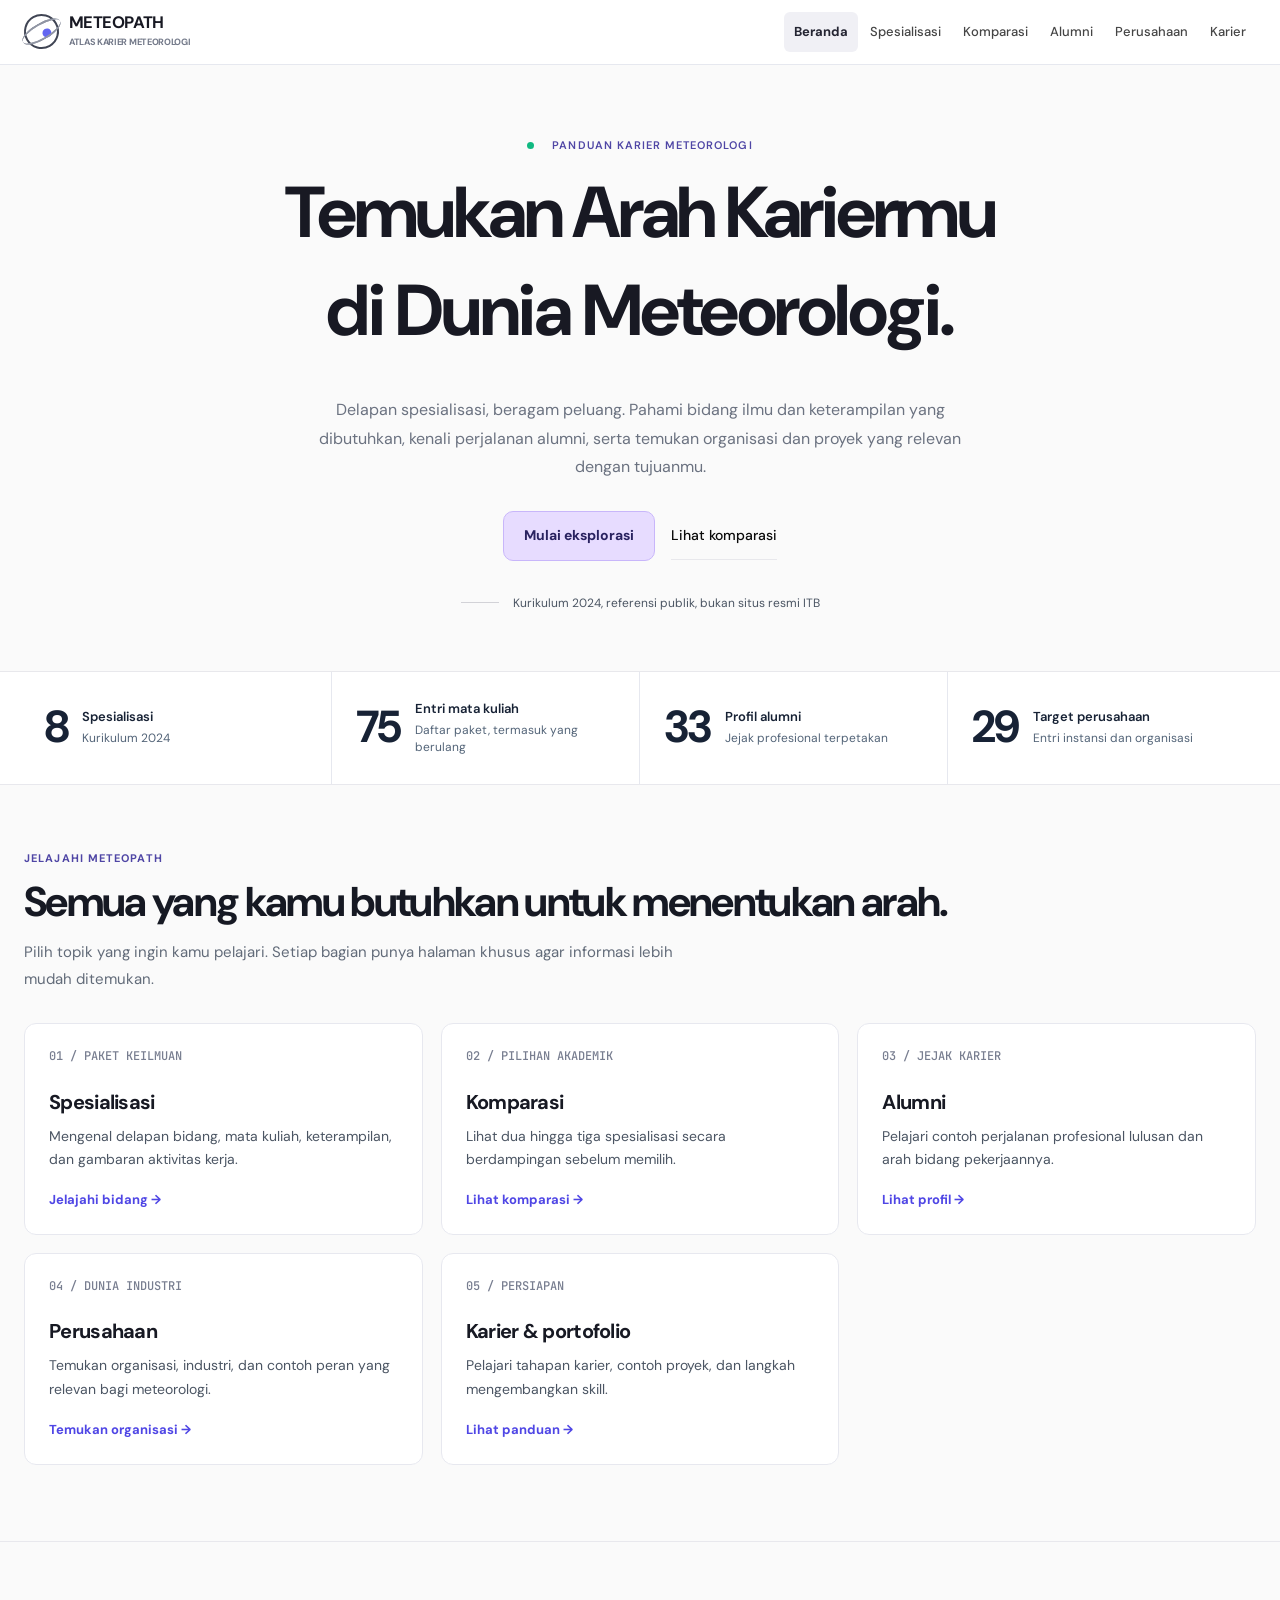
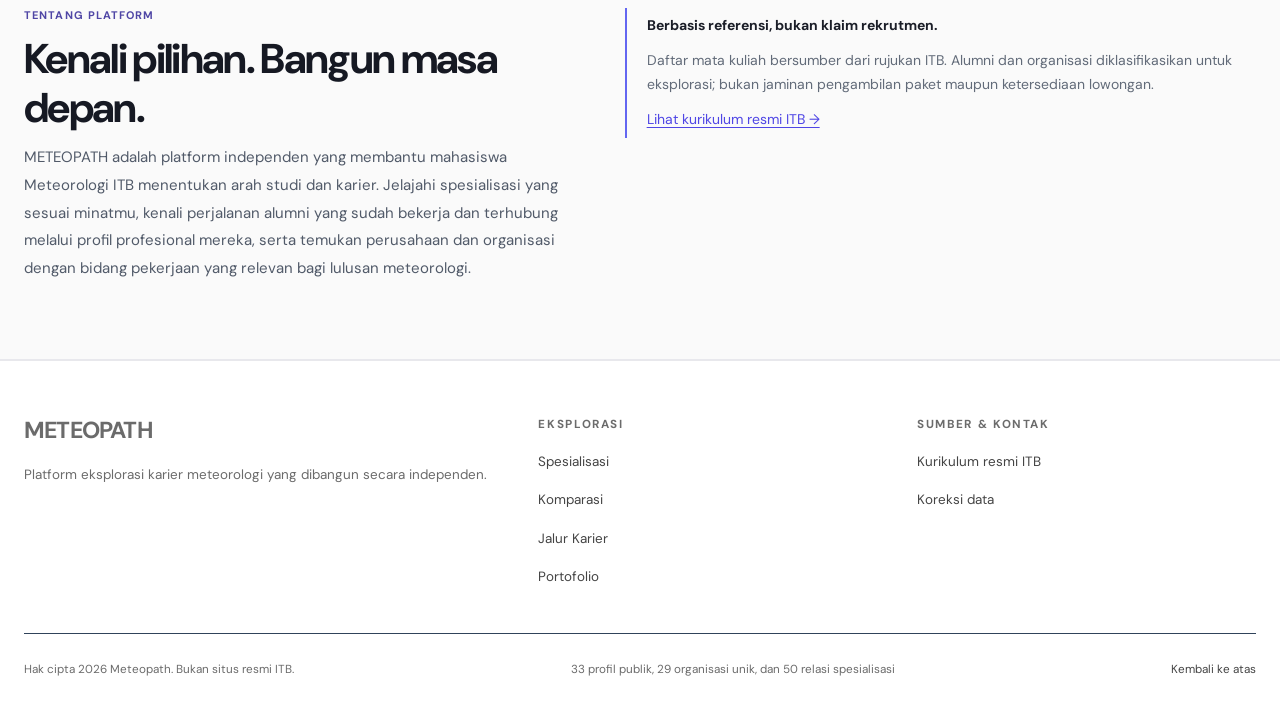
==== commit e7e93afb: "chore: archive future planner and remove all planning UI from public site" ====
--- a/index.html
+++ b/index.html
@@ -1,7 +1,7 @@
 <!doctype html> <html lang="id"> <head> <meta charset="utf-8"> <meta name="viewport" content="width=device-width, initial-scale=1"> <meta name="theme-color" content="#FAFAFA"> <meta name="description" content="Panduan spesialisasi, mata kuliah, alumni, perusahaan, dan perencanaan karier Meteorologi ITB."> <link rel="canonical" href="https://zeezieprog.github.io/Meteopath/"> <meta property="og:type" content="website"><meta property="og:locale" content="id_ID"> <meta property="og:title" content="Meteopath: Eksplorasi Karier Meteorologi ITB"> <meta property="og:description" content="Eksplorasi spesialisasi, alumni, bidang industri, dan rencana karier meteorologi."> <meta property="og:url" content="https://zeezieprog.github.io/Meteopath/"> <meta name="twitter:card" content="summary"><link rel="icon" type="image/svg+xml" href="favicon.svg"> <title>Beranda | METEOPATH — Atlas Karier Meteorologi</title> <link rel="preconnect" href="https://fonts.googleapis.com"> <link rel="preconnect" href="https://fonts.gstatic.com" crossorigin> <link href="https://fonts.googleapis.com/css2?family=DM+Sans:wght@400;500;700&family=JetBrains+Mono:wght@400;500&display=swap" rel="stylesheet"> <link rel="stylesheet" href="style.css?v=6"> <link rel="stylesheet" href="mobile-stability-v7.css"> <link rel="stylesheet" href="https://api.fontshare.com/v2/css?f[]=general-sans@400,500,700&display=swap"> <link rel="stylesheet" href="genesis-editorial-v1.css"> <link rel="stylesheet" href="compact-white-grid-v1.css"> <link rel="stylesheet" href="readability-fix-v2.css"> <link rel="stylesheet" href="comparison-contrast-v3.css"> <link rel="stylesheet" href="site-pages-v1.css?v=2"> <link rel="stylesheet" href="accessibility-compare-v4.css"> <link rel="stylesheet" href="specialization-field-cards-v1.css"> <link rel="stylesheet" href="meteopath-fields-fallback-v2.css">  <script src="data.js" defer></script> <script src="curriculum.js" defer></script> <script src="meteopath-fields-v2-20261118.js" defer></script><script src="meteopath-enhancements-v2-20261118.js" defer></script> <script src="site-pages-v1.js" defer></script>  <link rel="stylesheet" href="contrast-unified-v9.css?v=9">
 <link rel="stylesheet" href="scroll-bubbles-v10.css?v=10">
 <script src="scroll-bubbles-v10.js?v=10" defer></script>
-</head> <body data-page="home"> <a class="skip-link" href="#fitur">Lewati navigasi ke fitur</a> <div id="readingProgress" class="reading-progress" aria-hidden="true"></div> <header class="site-header" id="top"> <div class="wrap nav-inner"> <a href="index.html" class="brand" aria-label="METEOPATH kembali ke beranda"><span class="brand-orbit" aria-hidden="true"><span></span></span><span class="brand-name">METEO<span>PATH</span><small>ATLAS KARIER METEOROLOGI</small></span></a> <button class="mobile-toggle" id="mobileToggle" type="button" aria-controls="navMenu" aria-expanded="false" aria-label="Buka menu navigasi"><span></span><span></span><span></span></button> <nav class="nav" id="navMenu" aria-label="Navigasi utama"><a href="index.html" aria-current="page">Beranda</a><a href="spesialisasi.html">Spesialisasi</a><a href="bandingkan.html">Komparasi</a><a href="alumni.html">Alumni</a><a href="perusahaan.html">Perusahaan</a><a href="karier.html">Karier</a><a href="rencana.html">Rencana</a></nav> </div> </header> <main> <section class="hero section-dark" aria-labelledby="heroTitle"> <div class="hero-aura hero-aura-one" aria-hidden="true"></div><div class="hero-aura hero-aura-two" aria-hidden="true"></div> <div class="wrap hero-layout"> <div class="hero-copy reveal-on-load"> <p class="kicker light-kicker"><span class="status-dot"></span> PANDUAN KARIER METEOROLOGI</p> <h1 id="heroTitle">Temukan Arah Kariermu<br><span class="serif-accent">di Dunia Meteorologi.</span></h1> <p class="hero-desc">Delapan spesialisasi, beragam peluang. Pahami bidang ilmu dan keterampilan yang dibutuhkan, kenali perjalanan alumni, serta temukan organisasi dan proyek yang relevan dengan tujuanmu.</p> <div class="hero-actions"><a class="btn btn-coral" href="spesialisasi.html#spesialisasi">Mulai eksplorasi</a><a class="text-action" href="bandingkan.html#bandingkan">Lihat komparasi</a></div> <div class="hero-trust"><span class="trust-rule"></span><p>Kurikulum 2024, referensi publik, bukan situs resmi ITB</p></div> </div> </div> <div class="wrap hero-foot"><span>THE FUTURE IS INTERDISCIPLINARY</span><a href="#ringkasan">SCROLL TO EXPLORE</a></div> </section> <section class="overview-bar" id="ringkasan"> <div class="wrap stats-grid" id="statsGrid" aria-label="Ringkasan data website"></div> </section> <section class="home-features" id="fitur"><div class="wrap">
+</head> <body data-page="home"> <a class="skip-link" href="#fitur">Lewati navigasi ke fitur</a> <div id="readingProgress" class="reading-progress" aria-hidden="true"></div> <header class="site-header" id="top"> <div class="wrap nav-inner"> <a href="index.html" class="brand" aria-label="METEOPATH kembali ke beranda"><span class="brand-orbit" aria-hidden="true"><span></span></span><span class="brand-name">METEO<span>PATH</span><small>ATLAS KARIER METEOROLOGI</small></span></a> <button class="mobile-toggle" id="mobileToggle" type="button" aria-controls="navMenu" aria-expanded="false" aria-label="Buka menu navigasi"><span></span><span></span><span></span></button> <nav class="nav" id="navMenu" aria-label="Navigasi utama"><a href="index.html" aria-current="page">Beranda</a><a href="spesialisasi.html">Spesialisasi</a><a href="bandingkan.html">Komparasi</a><a href="alumni.html">Alumni</a><a href="perusahaan.html">Perusahaan</a><a href="karier.html">Karier</a></nav> </div> </header> <main> <section class="hero section-dark" aria-labelledby="heroTitle"> <div class="hero-aura hero-aura-one" aria-hidden="true"></div><div class="hero-aura hero-aura-two" aria-hidden="true"></div> <div class="wrap hero-layout"> <div class="hero-copy reveal-on-load"> <p class="kicker light-kicker"><span class="status-dot"></span> PANDUAN KARIER METEOROLOGI</p> <h1 id="heroTitle">Temukan Arah Kariermu<br><span class="serif-accent">di Dunia Meteorologi.</span></h1> <p class="hero-desc">Delapan spesialisasi, beragam peluang. Pahami bidang ilmu dan keterampilan yang dibutuhkan, kenali perjalanan alumni, serta temukan organisasi dan proyek yang relevan dengan tujuanmu.</p> <div class="hero-actions"><a class="btn btn-coral" href="spesialisasi.html#spesialisasi">Mulai eksplorasi</a><a class="text-action" href="bandingkan.html#bandingkan">Lihat komparasi</a></div> <div class="hero-trust"><span class="trust-rule"></span><p>Kurikulum 2024, referensi publik, bukan situs resmi ITB</p></div> </div> </div> <div class="wrap hero-foot"><span>THE FUTURE IS INTERDISCIPLINARY</span><a href="#ringkasan">SCROLL TO EXPLORE</a></div> </section> <section class="overview-bar" id="ringkasan"> <div class="wrap stats-grid" id="statsGrid" aria-label="Ringkasan data website"></div> </section> <section class="home-features" id="fitur"><div class="wrap">
 <span class="home-eyebrow">JELAJAHI METEOPATH</span><h2>Semua yang kamu butuhkan untuk menentukan arah.</h2>
 <p class="home-intro">Pilih topik yang ingin kamu pelajari. Setiap bagian punya halaman khusus agar informasi lebih mudah ditemukan.</p>
 <div class="home-feature-grid">
@@ -10,6 +10,6 @@
 <a class="home-feature" href="alumni.html"><span class="feature-index">03 / JEJAK KARIER</span><h3>Alumni</h3><p>Pelajari contoh perjalanan profesional lulusan dan arah bidang pekerjaannya.</p><span class="feature-cta">Lihat profil →</span></a>
 <a class="home-feature" href="perusahaan.html"><span class="feature-index">04 / DUNIA INDUSTRI</span><h3>Perusahaan</h3><p>Temukan organisasi, industri, dan contoh peran yang relevan bagi meteorologi.</p><span class="feature-cta">Temukan organisasi →</span></a>
 <a class="home-feature" href="karier.html"><span class="feature-index">05 / PERSIAPAN</span><h3>Karier & portofolio</h3><p>Pelajari tahapan karier, contoh proyek, dan langkah mengembangkan skill.</p><span class="feature-cta">Lihat panduan →</span></a>
-<a class="home-feature" href="rencana.html"><span class="feature-index">06 / LANGKAH PRIBADI</span><h3>Rencana belajar</h3><p>Susun rencana sesuai minat, tahap kuliah, dan keterampilan yang dimiliki.</p><span class="feature-cta">Buat rencana →</span></a>
+
 </div></div></section>
-<section class="home-about"><div class="wrap home-about-layout"><div><span class="home-eyebrow">TENTANG PLATFORM</span><h2>Kenali pilihan. Bangun masa depan.</h2><p class="home-summary">METEOPATH adalah platform independen yang membantu mahasiswa Meteorologi ITB menentukan arah studi dan karier. Jelajahi spesialisasi yang sesuai minatmu, kenali perjalanan alumni yang sudah bekerja dan terhubung melalui profil profesional mereka, serta temukan perusahaan dan organisasi dengan bidang pekerjaan yang relevan bagi lulusan meteorologi.</p></div><div class="home-disclaimer"><strong>Berbasis referensi, bukan klaim rekrutmen.</strong><span>Daftar mata kuliah bersumber dari rujukan ITB. Alumni dan organisasi diklasifikasikan untuk eksplorasi; bukan jaminan pengambilan paket maupun ketersediaan lowongan.</span><a href="https://meteo.itb.ac.id/?page_id=2621&amp;lang=id" target="_blank" rel="noopener noreferrer">Lihat kurikulum resmi ITB →</a></div></div></section><section class="intro-section section-light" id="spesialisasi"> <div class="wrap"> <div class="section-heading reveal"><div><p class="kicker dark-kicker">JELAJAHI SPESIALISASI</p><h2>Delapan Spesialisasi.<br><em>Beragam Masa Depan.</em></h2></div><p class="section-aside">Tidak semua mahasiswa Meteorologi harus memilih arah karier yang sama. Mulai dari minatmu, lihat apa yang dipelajari, kemudian telusuri orang dan organisasinya.</p></div> <div class="explore-controls reveal"><div class="filter-pills" id="categoryFilters" aria-label="Filter kategori spesialisasi"></div><label class="search-field"><svg viewBox="0 0 24 24" aria-hidden="true"><circle cx="11" cy="11" r="7"></circle><path d="m16 16 4 4"></path></svg><input type="search" id="specSearch" placeholder="Cari spesialisasi, skill, atau mata kuliah..." aria-label="Cari spesialisasi"></label></div> <div class="cards-count" id="specCount"></div> <div class="spec-grid" id="specGrid"></div> <p class="section-small-print">Klasifikasi kategori di atas bersifat editorial. Nama paket dan mata kuliah mengacu pada <a href="https://meteo.itb.ac.id/?lang=id&amp;page_id=2621" target="_blank" rel="noopener noreferrer">skema resmi Meteorologi ITB 2024 </a>.</p> </div> </section> <section class="compare-section section-dark" id="bandingkan"> <div class="wrap"><div class="section-heading on-dark reveal"><div><p class="kicker light-kicker">KOMPARASI SPESIALISASI</p><h2>Pahami Perbedaannya<br><em>Menentukan Arah.</em></h2></div><p class="section-aside">Pilih dua sampai tiga spesialisasi, lalu lihat perbedaan mata kuliah, pekerjaan, skill, dan portofolio.</p></div> <div class="compare-shell"><h3>Pilih dua atau tiga spesialisasi</h3><p>Perbandingan ini tidak membuat peringkat “terbaik”.</p><div class="compare-options" id="compareOptions"></div><div class="compare-scroller" id="compareResult" aria-live="polite"></div></div></div></section> <section class="detail-section section-dark" id="detail"> <div class="wrap"> <div class="section-heading on-dark reveal"><div><p class="kicker light-kicker">DETAIL SPESIALISASI</p><h2>Kenali Bidangnya.<br><em>Bangun Keahliannya.</em></h2></div><p class="section-aside">Pilih spesialisasi untuk melihat aktivitas kerja, daftar lengkap mata kuliah, kemampuan yang perlu disiapkan, serta alumni dan perusahaan yang relevan.</p></div> <div class="detail-shell reveal"> <aside class="detail-sidebar"> <span class="detail-label">NOW EXPLORING</span> <div id="detailHeroMini" class="detail-mini-mark" aria-hidden="true"></div> <h3 id="detailName">Sains Atmosfer</h3> <p id="detailShort">Mengenal proses atmosfer dari data dan riset.</p> <div id="detailFacts" class="detail-facts"></div> <div class="detail-jump-label">PINDAH SPESIALISASI</div> <select id="detailPicker" aria-label="Pilih spesialisasi lain"></select> </aside> <div class="detail-content"> <div class="detail-tabbar" role="tablist" id="detailTabs" aria-label="Bagian detail spesialisasi"> <button type="button" class="detail-tab active" data-tab="overview" role="tab" aria-selected="true">Gambaran</button> <button type="button" class="detail-tab" data-tab="courses" role="tab" aria-selected="false">Mata kuliah <span id="courseCountBadge"></span></button> <button type="button" class="detail-tab" data-tab="skills" role="tab" aria-selected="false">Skills &amp; karier</button> <button type="button" class="detail-tab" data-tab="alumni" role="tab" aria-selected="false">Alumni</button> <button type="button" class="detail-tab" data-tab="companies" role="tab" aria-selected="false">Perusahaan</button> </div> <div id="detailBody" class="detail-body" role="tabpanel" aria-live="polite"></div> </div> </div> </div> </section> <section class="career-section section-light" id="karier"><div class="wrap"> <div class="section-heading reveal"><div><p class="kicker dark-kicker">JALUR KARIER</p><h2>Dari Perkuliahan<br><em>ke Dunia Kerja.</em></h2></div><p class="section-aside">Gambaran perkembangan keahlian dan contoh peran profesional, bukan jalur promosi yang pasti.</p></div> <div class="career-explorer"><label class="field-label" for="careerTrack">Pilih spesialisasi<select id="careerTrack"></select></label><div id="careerResult" aria-live="polite"></div></div></div></section> <section class="project-section section-dark" id="proyek"><div class="wrap"> <div class="section-heading on-dark reveal"><div><p class="kicker light-kicker">PROYEK PORTOFOLIO</p><h2>Belajar Lewat<br><em>Proyek Nyata.</em></h2></div><p class="section-aside">Pilih proyek sesuai minat dan tingkat kesulitan. Setiap proyek punya hasil akhir dan langkah praktik.</p></div> <div class="project-filters"><label class="field-label" for="projectTrack">Spesialisasi<select id="projectTrack"></select></label><label class="field-label" for="projectLevel">Tingkat<select id="projectLevel"><option value="all">Semua tingkat</option><option>Pemula</option><option>Menengah</option><option>Lanjutan</option></select></label><span class="results-label" id="projectCount" aria-live="polite"></span></div><div id="projectGrid" class="projects-grid"></div></div></section> <section class="alumni-section section-light" id="alumni"> <div class="wrap"> <div class="section-heading reveal"><div><p class="kicker dark-kicker">PROFIL PROFESIONAL</p><h2>Satu Ilmu.<br><em>Beragam Perjalanan.</em></h2></div><p class="section-aside">Jejak alumni membantu membayangkan perjalanan karier yang mungkin kamu pilih. Klasifikasi berdasarkan kesesuaian pekerjaan dan riset, bukan konfirmasi pengambilan paket kurikulum. Status pendidikan ditampilkan untuk transparansi.</p></div> <div class="directory-controls reveal"><label class="select-label">SPESIALISASI <select id="alumniFilter" aria-label="Filter alumni berdasarkan spesialisasi"></select></label><label class="search-field"><svg viewBox="0 0 24 24" aria-hidden="true"><circle cx="11" cy="11" r="7"></circle><path d="m16 16 4 4"></path></svg><input id="alumniSearch" type="search" placeholder="Cari alumni, profesi, atau institusi..." aria-label="Cari alumni"></label><span id="alumniResults" class="results-label"></span></div> <div class="advanced-filters" aria-label="Filter tambahan profil"> <label class="field-label" for="alumniDegreeFilter">Riwayat pendidikan<select id="alumniDegreeFilter"><option value="all">Semua profil</option><option value="s1">S1 Meteorologi ITB tercantum</option><option value="unknown">S1 Meteorologi belum terverifikasi</option></select></label> </div><div id="alumniGrid" class="people-grid"></div><p class="data-note">Klasifikasi profil berdasarkan pengalaman profesional, bukan konfirmasi spesialisasi. </p> </div> </section> <section class="company-section section-dark" id="perusahaan"> <div class="wrap"> <div class="section-heading on-dark reveal"><div><p class="kicker light-kicker">DIREKTORI ORGANISASI</p><h2>Kenali Industri<br><em>yang Relevan.</em></h2></div><p class="section-aside">Telusuri instansi, perusahaan, dan sektor yang berhubungan dengan delapan bidang. Satu organisasi dapat terkait beberapa bidang. Entri bukan jaminan sedang merekrut atau menerima lulusan Meteorologi.</p></div> <div class="company-spotlight reveal"><div class="company-spotlight-art" aria-hidden="true"><div class="company-spotlight-lines"></div><span class="industry-label">INDUSTRY CONNECTIONS</span><strong>29</strong><small>ORGANISASI DAN SPESIALISASI</small></div><div class="company-spotlight-copy"><span class="eyebrow-pill">FIELD TO INDUSTRY</span><h3>Hubungkan ilmu<br>dengan dunia kerja.</h3><p>Kenali contoh posisi, kemampuan yang dicari, dan tautan bukti relevansi. Cocok untuk merancang magang, portofolio, atau eksplorasi profesional.</p></div></div> <div class="directory-controls dark-controls reveal"><label class="select-label">SPESIALISASI <select id="companyFilter" aria-label="Filter perusahaan berdasarkan spesialisasi"></select></label><label class="search-field"><svg viewBox="0 0 24 24" aria-hidden="true"><circle cx="11" cy="11" r="7"></circle><path d="m16 16 4 4"></path></svg><input id="companySearch" type="search" placeholder="Cari organisasi, skill, atau posisi..." aria-label="Cari company"></label><span id="companyResults" class="results-label"></span></div> <div class="advanced-filters" aria-label="Filter tambahan organisasi"> <label class="field-label" for="companyTypeFilter">Jenis organisasi<select id="companyTypeFilter"><option value="all">Semua jenis</option></select></label> <label class="field-label" for="companyRegionFilter">Wilayah<select id="companyRegionFilter"><option value="all">Semua wilayah</option></select></label> <label class="field-label" for="companyEvidenceFilter">Bukti hubungan<select id="companyEvidenceFilter"><option value="all">Semua jenis bukti</option><option value="lowongan">Ada contoh lowongan terdokumentasi</option><option value="sektor">Relevansi sektor dan proyek</option></select></label> </div><div id="companyGrid" class="company-grid"></div><p class="data-note">29 organisasi unik, 50 hubungan lintas spesialisasi. Lowongan terdokumentasi belum tentu masih aktif. </p> </div> </section> <section class="roadmap-section section-light" id="roadmap"> <div class="wrap"><div class="section-heading reveal"><div><p class="kicker dark-kicker">PERSIAPAN KARIER</p><h2>Rencanakan Kariermu<br><em>Sejak Kuliah.</em></h2></div><p class="section-aside">Tidak harus mahir semuanya sebelum memilih. Tapi semakin banyak yang kamu coba, semakin jelas alasanmu memilih jalur tertentu.</p></div> <div class="journey-grid"> <article class="journey-card reveal"><span class="journey-number">01</span><span class="journey-time">SEKARANG</span><h3>Kenali pilihanmu</h3><p>Jelajahi setidaknya tiga spesialisasi. Baca mata kuliah dan cari alumni yang pekerjaannya paling dekat dengan minatmu.</p></article> <article class="journey-card reveal"><span class="journey-number">02</span><span class="journey-time">FOUNDATION</span><h3>Bangun fondasi</h3><p>Kuasai dasar Python, statistika, fisika atmosfer, QGIS, dan komunikasi ilmiah melalui latihan atau proyek sederhana.</p></article> <article class="journey-card reveal"><span class="journey-number">03</span><span class="journey-time">PORTFOLIO</span><h3>Buktikan skillmu</h3><p>Kerjakan satu proyek nyata seperti analisis hujan ekstrem, peta risiko banjir, AWS IoT, atau model prediksi cuaca.</p></article> <article class="journey-card reveal"><span class="journey-number">04</span><span class="journey-time">REAL EXPERIENCE</span><h3>Validasi di lapangan</h3><p>Ikuti riset, diskusi alumni, magang, atau proyek kolaboratif agar pilihanmu semakin berbasis pengalaman.</p></article> </div> </div> </section> <section class="planner-section section-dark" id="rencana"><div class="wrap"> <div class="section-heading on-dark reveal"><div><p class="kicker light-kicker">PERENCANA KARIER</p><h2>Susun Langkah<br><em>Kariermu Sendiri.</em></h2></div><p class="section-aside">Buat rencana eksploratif sesuai tahap kuliah dan skill yang sudah kamu pelajari. Disimpan di browser, tanpa akun.</p></div> <div class="planner-layout"><form class="planner-form" id="careerPlannerForm"> <label class="field-label" for="planTrack">Spesialisasi<select id="planTrack" required></select></label> <label class="field-label" for="planStage">Tahap pendidikan<select id="planStage"><option value="awal">Tahun awal kuliah</option><option value="menengah">Tahun menengah kuliah</option><option value="akhir">Menjelang lulus</option><option value="lulusan">Lulusan baru</option></select></label> <label class="field-label" for="planGoal">Target pekerjaan (opsional)<input id="planGoal" type="text" maxlength="100" placeholder="Contoh: Climate Risk Analyst"></label> <fieldset class="skill-fieldset"><legend>Skill yang sudah kamu pelajari</legend><div class="skill-checks" id="planSkills"></div></fieldset> <button type="submit" class="btn btn-coral">Buat rencana saya </button> </form><div id="planOutput" class="plan-output" aria-live="polite"><h3>Rencanamu dimulai di sini.</h3><p>Pilih bidang, tahap kuliah, dan kemampuanmu. Hasilnya dapat disalin atau diunduh.</p></div></div></div></section> <section class="closing-section section-dark"><div class="wrap closing-card reveal"><div><p class="kicker light-kicker">LANGKAH BERIKUTNYA</p><h2>Masa Depan Tak Harus<br><em>Ditentukan Hari Ini.</em></h2><p>Yang penting adalah mulai mengenal pilihanmu dan membangun keahlian sedikit demi sedikit.</p></div><a href="spesialisasi.html#spesialisasi" class="btn btn-coral">Jelajahi kembali</a></div></section>  </main> <footer class="footer section-dark"><div class="wrap footer-top"><div><strong class="footer-logo">METEO<span>PATH</span></strong><p>Platform eksplorasi karier meteorologi yang dibangun secara independen.</p></div><div><strong>EKSPLORASI</strong><a href="spesialisasi.html#spesialisasi">Spesialisasi </a><a href="bandingkan.html#bandingkan">Komparasi </a><a href="karier.html#karier">Jalur Karier </a><a href="karier.html#proyek">Portofolio </a></div><div><strong>SUMBER & KONTAK</strong><a href="https://meteo.itb.ac.id/?page_id=2621&amp;lang=id" target="_blank" rel="noopener noreferrer">Kurikulum resmi ITB </a><a href="https://github.com/zeezieprog/Meteopath/issues/new" target="_blank" rel="noopener noreferrer">Koreksi data </a></div></div><div class="wrap footer-bottom"><span>Hak cipta 2026 Meteopath. Bukan situs resmi ITB.</span><span>33 profil publik, 29 organisasi unik, dan 50 relasi spesialisasi</span><a href="index.html">Kembali ke atas </a></div></footer> </body> </html>
+<section class="home-about"><div class="wrap home-about-layout"><div><span class="home-eyebrow">TENTANG PLATFORM</span><h2>Kenali pilihan. Bangun masa depan.</h2><p class="home-summary">METEOPATH adalah platform independen yang membantu mahasiswa Meteorologi ITB menentukan arah studi dan karier. Jelajahi spesialisasi yang sesuai minatmu, kenali perjalanan alumni yang sudah bekerja dan terhubung melalui profil profesional mereka, serta temukan perusahaan dan organisasi dengan bidang pekerjaan yang relevan bagi lulusan meteorologi.</p></div><div class="home-disclaimer"><strong>Berbasis referensi, bukan klaim rekrutmen.</strong><span>Daftar mata kuliah bersumber dari rujukan ITB. Alumni dan organisasi diklasifikasikan untuk eksplorasi; bukan jaminan pengambilan paket maupun ketersediaan lowongan.</span><a href="https://meteo.itb.ac.id/?page_id=2621&amp;lang=id" target="_blank" rel="noopener noreferrer">Lihat kurikulum resmi ITB →</a></div></div></section><section class="intro-section section-light" id="spesialisasi"> <div class="wrap"> <div class="section-heading reveal"><div><p class="kicker dark-kicker">JELAJAHI SPESIALISASI</p><h2>Delapan Spesialisasi.<br><em>Beragam Masa Depan.</em></h2></div><p class="section-aside">Tidak semua mahasiswa Meteorologi harus memilih arah karier yang sama. Mulai dari minatmu, lihat apa yang dipelajari, kemudian telusuri orang dan organisasinya.</p></div> <div class="explore-controls reveal"><div class="filter-pills" id="categoryFilters" aria-label="Filter kategori spesialisasi"></div><label class="search-field"><svg viewBox="0 0 24 24" aria-hidden="true"><circle cx="11" cy="11" r="7"></circle><path d="m16 16 4 4"></path></svg><input type="search" id="specSearch" placeholder="Cari spesialisasi, skill, atau mata kuliah..." aria-label="Cari spesialisasi"></label></div> <div class="cards-count" id="specCount"></div> <div class="spec-grid" id="specGrid"></div> <p class="section-small-print">Klasifikasi kategori di atas bersifat editorial. Nama paket dan mata kuliah mengacu pada <a href="https://meteo.itb.ac.id/?lang=id&amp;page_id=2621" target="_blank" rel="noopener noreferrer">skema resmi Meteorologi ITB 2024 </a>.</p> </div> </section> <section class="compare-section section-dark" id="bandingkan"> <div class="wrap"><div class="section-heading on-dark reveal"><div><p class="kicker light-kicker">KOMPARASI SPESIALISASI</p><h2>Pahami Perbedaannya<br><em>Menentukan Arah.</em></h2></div><p class="section-aside">Pilih dua sampai tiga spesialisasi, lalu lihat perbedaan mata kuliah, pekerjaan, skill, dan portofolio.</p></div> <div class="compare-shell"><h3>Pilih dua atau tiga spesialisasi</h3><p>Perbandingan ini tidak membuat peringkat “terbaik”.</p><div class="compare-options" id="compareOptions"></div><div class="compare-scroller" id="compareResult" aria-live="polite"></div></div></div></section> <section class="detail-section section-dark" id="detail"> <div class="wrap"> <div class="section-heading on-dark reveal"><div><p class="kicker light-kicker">DETAIL SPESIALISASI</p><h2>Kenali Bidangnya.<br><em>Bangun Keahliannya.</em></h2></div><p class="section-aside">Pilih spesialisasi untuk melihat aktivitas kerja, daftar lengkap mata kuliah, kemampuan yang perlu disiapkan, serta alumni dan perusahaan yang relevan.</p></div> <div class="detail-shell reveal"> <aside class="detail-sidebar"> <span class="detail-label">NOW EXPLORING</span> <div id="detailHeroMini" class="detail-mini-mark" aria-hidden="true"></div> <h3 id="detailName">Sains Atmosfer</h3> <p id="detailShort">Mengenal proses atmosfer dari data dan riset.</p> <div id="detailFacts" class="detail-facts"></div> <div class="detail-jump-label">PINDAH SPESIALISASI</div> <select id="detailPicker" aria-label="Pilih spesialisasi lain"></select> </aside> <div class="detail-content"> <div class="detail-tabbar" role="tablist" id="detailTabs" aria-label="Bagian detail spesialisasi"> <button type="button" class="detail-tab active" data-tab="overview" role="tab" aria-selected="true">Gambaran</button> <button type="button" class="detail-tab" data-tab="courses" role="tab" aria-selected="false">Mata kuliah <span id="courseCountBadge"></span></button> <button type="button" class="detail-tab" data-tab="skills" role="tab" aria-selected="false">Skills &amp; karier</button> <button type="button" class="detail-tab" data-tab="alumni" role="tab" aria-selected="false">Alumni</button> <button type="button" class="detail-tab" data-tab="companies" role="tab" aria-selected="false">Perusahaan</button> </div> <div id="detailBody" class="detail-body" role="tabpanel" aria-live="polite"></div> </div> </div> </div> </section> <section class="career-section section-light" id="karier"><div class="wrap"> <div class="section-heading reveal"><div><p class="kicker dark-kicker">JALUR KARIER</p><h2>Dari Perkuliahan<br><em>ke Dunia Kerja.</em></h2></div><p class="section-aside">Gambaran perkembangan keahlian dan contoh peran profesional, bukan jalur promosi yang pasti.</p></div> <div class="career-explorer"><label class="field-label" for="careerTrack">Pilih spesialisasi<select id="careerTrack"></select></label><div id="careerResult" aria-live="polite"></div></div></div></section> <section class="project-section section-dark" id="proyek"><div class="wrap"> <div class="section-heading on-dark reveal"><div><p class="kicker light-kicker">PROYEK PORTOFOLIO</p><h2>Belajar Lewat<br><em>Proyek Nyata.</em></h2></div><p class="section-aside">Pilih proyek sesuai minat dan tingkat kesulitan. Setiap proyek punya hasil akhir dan langkah praktik.</p></div> <div class="project-filters"><label class="field-label" for="projectTrack">Spesialisasi<select id="projectTrack"></select></label><label class="field-label" for="projectLevel">Tingkat<select id="projectLevel"><option value="all">Semua tingkat</option><option>Pemula</option><option>Menengah</option><option>Lanjutan</option></select></label><span class="results-label" id="projectCount" aria-live="polite"></span></div><div id="projectGrid" class="projects-grid"></div></div></section> <section class="alumni-section section-light" id="alumni"> <div class="wrap"> <div class="section-heading reveal"><div><p class="kicker dark-kicker">PROFIL PROFESIONAL</p><h2>Satu Ilmu.<br><em>Beragam Perjalanan.</em></h2></div><p class="section-aside">Jejak alumni membantu membayangkan perjalanan karier yang mungkin kamu pilih. Klasifikasi berdasarkan kesesuaian pekerjaan dan riset, bukan konfirmasi pengambilan paket kurikulum. Status pendidikan ditampilkan untuk transparansi.</p></div> <div class="directory-controls reveal"><label class="select-label">SPESIALISASI <select id="alumniFilter" aria-label="Filter alumni berdasarkan spesialisasi"></select></label><label class="search-field"><svg viewBox="0 0 24 24" aria-hidden="true"><circle cx="11" cy="11" r="7"></circle><path d="m16 16 4 4"></path></svg><input id="alumniSearch" type="search" placeholder="Cari alumni, profesi, atau institusi..." aria-label="Cari alumni"></label><span id="alumniResults" class="results-label"></span></div> <div class="advanced-filters" aria-label="Filter tambahan profil"> <label class="field-label" for="alumniDegreeFilter">Riwayat pendidikan<select id="alumniDegreeFilter"><option value="all">Semua profil</option><option value="s1">S1 Meteorologi ITB tercantum</option><option value="unknown">S1 Meteorologi belum terverifikasi</option></select></label> </div><div id="alumniGrid" class="people-grid"></div><p class="data-note">Klasifikasi profil berdasarkan pengalaman profesional, bukan konfirmasi spesialisasi. </p> </div> </section> <section class="company-section section-dark" id="perusahaan"> <div class="wrap"> <div class="section-heading on-dark reveal"><div><p class="kicker light-kicker">DIREKTORI ORGANISASI</p><h2>Kenali Industri<br><em>yang Relevan.</em></h2></div><p class="section-aside">Telusuri instansi, perusahaan, dan sektor yang berhubungan dengan delapan bidang. Satu organisasi dapat terkait beberapa bidang. Entri bukan jaminan sedang merekrut atau menerima lulusan Meteorologi.</p></div> <div class="company-spotlight reveal"><div class="company-spotlight-art" aria-hidden="true"><div class="company-spotlight-lines"></div><span class="industry-label">INDUSTRY CONNECTIONS</span><strong>29</strong><small>ORGANISASI DAN SPESIALISASI</small></div><div class="company-spotlight-copy"><span class="eyebrow-pill">FIELD TO INDUSTRY</span><h3>Hubungkan ilmu<br>dengan dunia kerja.</h3><p>Kenali contoh posisi, kemampuan yang dicari, dan tautan bukti relevansi. Cocok untuk merancang magang, portofolio, atau eksplorasi profesional.</p></div></div> <div class="directory-controls dark-controls reveal"><label class="select-label">SPESIALISASI <select id="companyFilter" aria-label="Filter perusahaan berdasarkan spesialisasi"></select></label><label class="search-field"><svg viewBox="0 0 24 24" aria-hidden="true"><circle cx="11" cy="11" r="7"></circle><path d="m16 16 4 4"></path></svg><input id="companySearch" type="search" placeholder="Cari organisasi, skill, atau posisi..." aria-label="Cari company"></label><span id="companyResults" class="results-label"></span></div> <div class="advanced-filters" aria-label="Filter tambahan organisasi"> <label class="field-label" for="companyTypeFilter">Jenis organisasi<select id="companyTypeFilter"><option value="all">Semua jenis</option></select></label> <label class="field-label" for="companyRegionFilter">Wilayah<select id="companyRegionFilter"><option value="all">Semua wilayah</option></select></label> <label class="field-label" for="companyEvidenceFilter">Bukti hubungan<select id="companyEvidenceFilter"><option value="all">Semua jenis bukti</option><option value="lowongan">Ada contoh lowongan terdokumentasi</option><option value="sektor">Relevansi sektor dan proyek</option></select></label> </div><div id="companyGrid" class="company-grid"></div><p class="data-note">29 organisasi unik, 50 hubungan lintas spesialisasi. Lowongan terdokumentasi belum tentu masih aktif. </p> </div> </section> <section class="closing-section section-dark"><div class="wrap closing-card reveal"><div><p class="kicker light-kicker">LANGKAH BERIKUTNYA</p><h2>Masa Depan Tak Harus<br><em>Ditentukan Hari Ini.</em></h2><p>Yang penting adalah mulai mengenal pilihanmu dan membangun keahlian sedikit demi sedikit.</p></div><a href="spesialisasi.html#spesialisasi" class="btn btn-coral">Jelajahi kembali</a></div></section>  </main> <footer class="footer section-dark"><div class="wrap footer-top"><div><strong class="footer-logo">METEO<span>PATH</span></strong><p>Platform eksplorasi karier meteorologi yang dibangun secara independen.</p></div><div><strong>EKSPLORASI</strong><a href="spesialisasi.html#spesialisasi">Spesialisasi </a><a href="bandingkan.html#bandingkan">Komparasi </a><a href="karier.html#karier">Jalur Karier </a><a href="karier.html#proyek">Portofolio </a></div><div><strong>SUMBER & KONTAK</strong><a href="https://meteo.itb.ac.id/?page_id=2621&amp;lang=id" target="_blank" rel="noopener noreferrer">Kurikulum resmi ITB </a><a href="https://github.com/zeezieprog/Meteopath/issues/new" target="_blank" rel="noopener noreferrer">Koreksi data </a></div></div><div class="wrap footer-bottom"><span>Hak cipta 2026 Meteopath. Bukan situs resmi ITB.</span><span>33 profil publik, 29 organisasi unik, dan 50 relasi spesialisasi</span><a href="index.html">Kembali ke atas </a></div></footer> </body> </html>
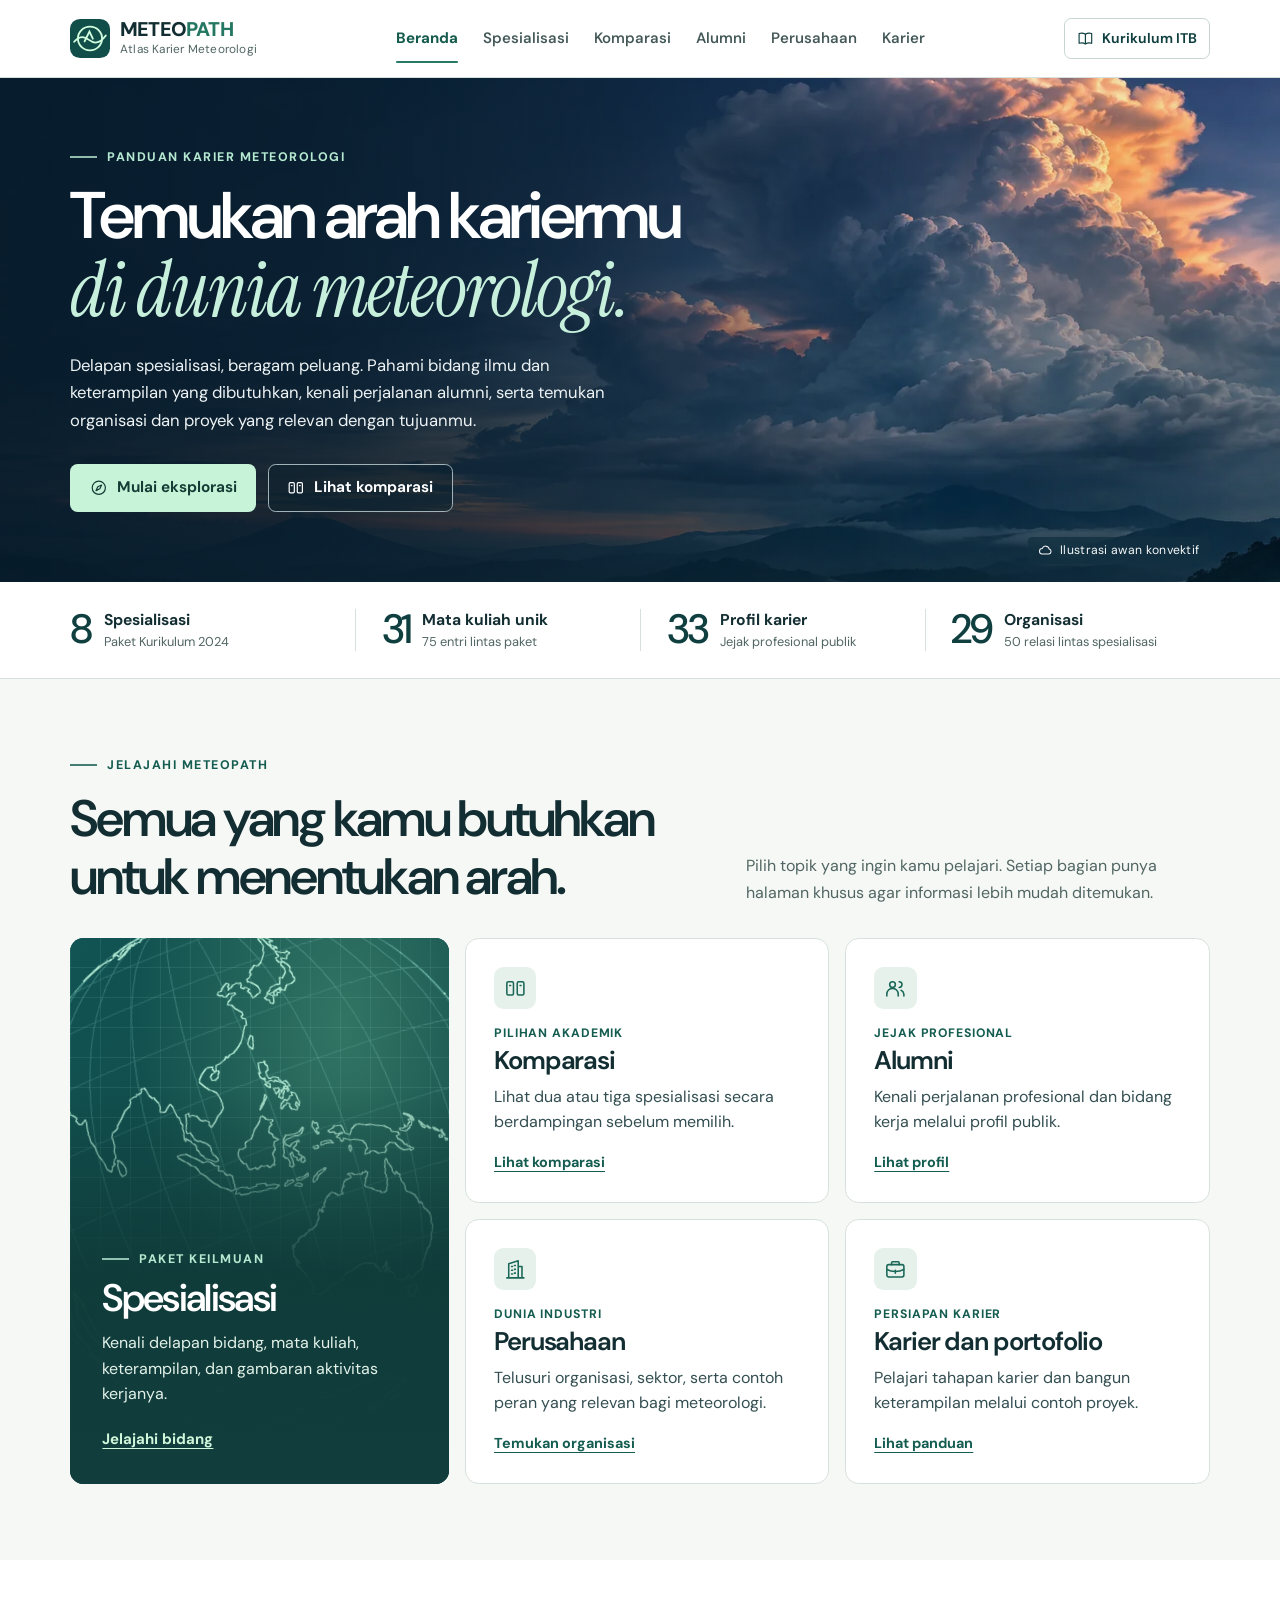
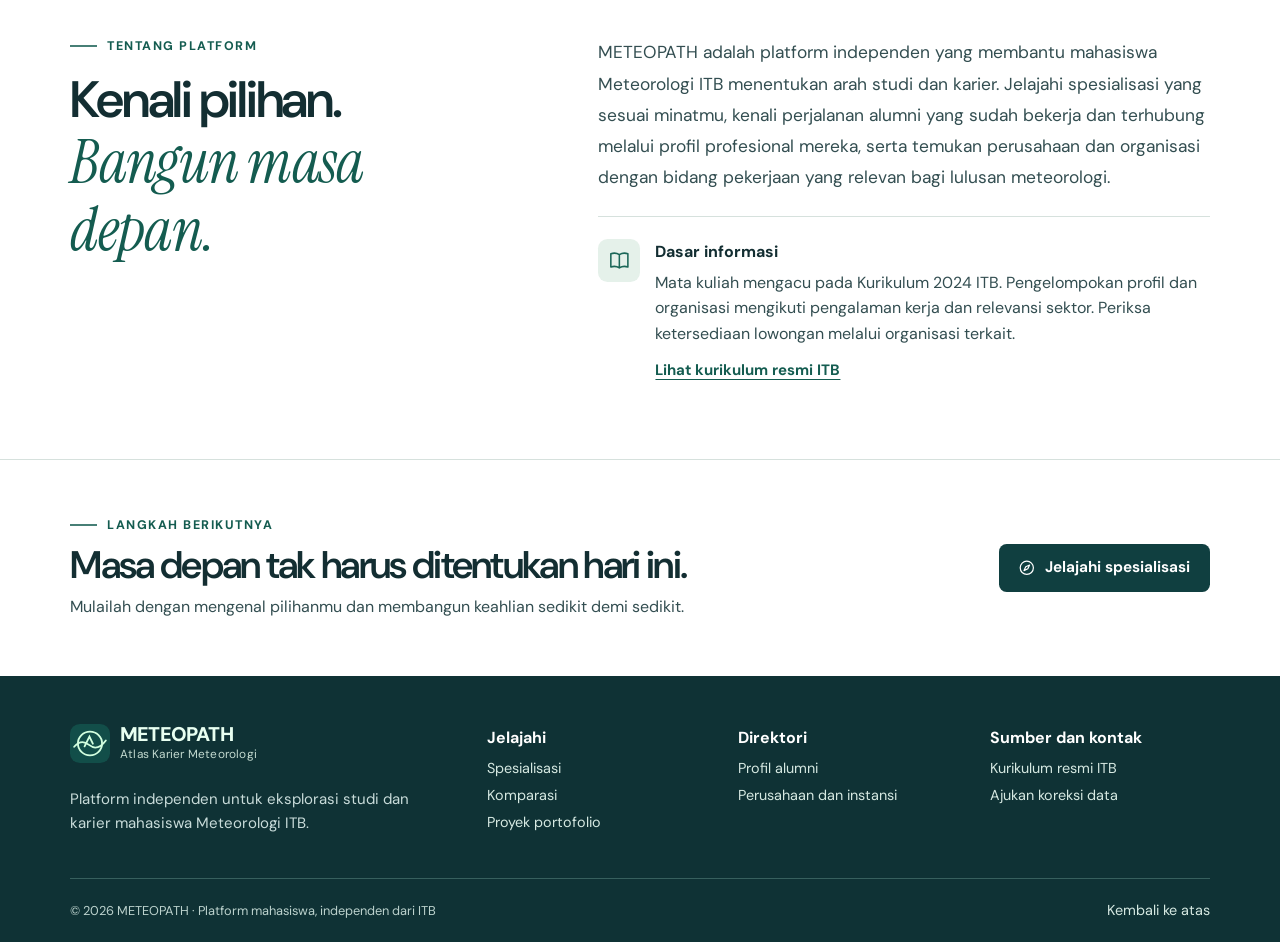
==== commit 6ae02730: "Redesign METEOPATH as a responsive meteorology career atlas Give each page its own layout and module" ====
--- a/index.html
+++ b/index.html
@@ -1,15 +1,88 @@
-<!doctype html> <html lang="id"> <head> <meta charset="utf-8"> <meta name="viewport" content="width=device-width, initial-scale=1"> <meta name="theme-color" content="#FAFAFA"> <meta name="description" content="Panduan spesialisasi, mata kuliah, alumni, perusahaan, dan perencanaan karier Meteorologi ITB."> <link rel="canonical" href="https://zeezieprog.github.io/Meteopath/"> <meta property="og:type" content="website"><meta property="og:locale" content="id_ID"> <meta property="og:title" content="Meteopath: Eksplorasi Karier Meteorologi ITB"> <meta property="og:description" content="Eksplorasi spesialisasi, alumni, bidang industri, dan rencana karier meteorologi."> <meta property="og:url" content="https://zeezieprog.github.io/Meteopath/"> <meta name="twitter:card" content="summary"><link rel="icon" type="image/svg+xml" href="favicon.svg"> <title>Beranda | METEOPATH — Atlas Karier Meteorologi</title> <link rel="preconnect" href="https://fonts.googleapis.com"> <link rel="preconnect" href="https://fonts.gstatic.com" crossorigin> <link href="https://fonts.googleapis.com/css2?family=DM+Sans:wght@400;500;700&family=JetBrains+Mono:wght@400;500&display=swap" rel="stylesheet"> <link rel="stylesheet" href="style.css?v=6"> <link rel="stylesheet" href="mobile-stability-v7.css"> <link rel="stylesheet" href="https://api.fontshare.com/v2/css?f[]=general-sans@400,500,700&display=swap"> <link rel="stylesheet" href="genesis-editorial-v1.css"> <link rel="stylesheet" href="compact-white-grid-v1.css"> <link rel="stylesheet" href="readability-fix-v2.css"> <link rel="stylesheet" href="comparison-contrast-v3.css"> <link rel="stylesheet" href="site-pages-v1.css?v=2"> <link rel="stylesheet" href="accessibility-compare-v4.css"> <link rel="stylesheet" href="specialization-field-cards-v1.css"> <link rel="stylesheet" href="meteopath-fields-fallback-v2.css">  <script src="data.js" defer></script> <script src="curriculum.js" defer></script> <script src="meteopath-fields-v2-20261118.js" defer></script><script src="meteopath-enhancements-v2-20261118.js" defer></script> <script src="site-pages-v1.js" defer></script>  <link rel="stylesheet" href="contrast-unified-v9.css?v=9">
-<link rel="stylesheet" href="scroll-bubbles-v10.css?v=10">
-<script src="scroll-bubbles-v10.js?v=10" defer></script>
-</head> <body data-page="home"> <a class="skip-link" href="#fitur">Lewati navigasi ke fitur</a> <div id="readingProgress" class="reading-progress" aria-hidden="true"></div> <header class="site-header" id="top"> <div class="wrap nav-inner"> <a href="index.html" class="brand" aria-label="METEOPATH kembali ke beranda"><span class="brand-orbit" aria-hidden="true"><span></span></span><span class="brand-name">METEO<span>PATH</span><small>ATLAS KARIER METEOROLOGI</small></span></a> <button class="mobile-toggle" id="mobileToggle" type="button" aria-controls="navMenu" aria-expanded="false" aria-label="Buka menu navigasi"><span></span><span></span><span></span></button> <nav class="nav" id="navMenu" aria-label="Navigasi utama"><a href="index.html" aria-current="page">Beranda</a><a href="spesialisasi.html">Spesialisasi</a><a href="bandingkan.html">Komparasi</a><a href="alumni.html">Alumni</a><a href="perusahaan.html">Perusahaan</a><a href="karier.html">Karier</a></nav> </div> </header> <main> <section class="hero section-dark" aria-labelledby="heroTitle"> <div class="hero-aura hero-aura-one" aria-hidden="true"></div><div class="hero-aura hero-aura-two" aria-hidden="true"></div> <div class="wrap hero-layout"> <div class="hero-copy reveal-on-load"> <p class="kicker light-kicker"><span class="status-dot"></span> PANDUAN KARIER METEOROLOGI</p> <h1 id="heroTitle">Temukan Arah Kariermu<br><span class="serif-accent">di Dunia Meteorologi.</span></h1> <p class="hero-desc">Delapan spesialisasi, beragam peluang. Pahami bidang ilmu dan keterampilan yang dibutuhkan, kenali perjalanan alumni, serta temukan organisasi dan proyek yang relevan dengan tujuanmu.</p> <div class="hero-actions"><a class="btn btn-coral" href="spesialisasi.html#spesialisasi">Mulai eksplorasi</a><a class="text-action" href="bandingkan.html#bandingkan">Lihat komparasi</a></div> <div class="hero-trust"><span class="trust-rule"></span><p>Kurikulum 2024, referensi publik, bukan situs resmi ITB</p></div> </div> </div> <div class="wrap hero-foot"><span>THE FUTURE IS INTERDISCIPLINARY</span><a href="#ringkasan">SCROLL TO EXPLORE</a></div> </section> <section class="overview-bar" id="ringkasan"> <div class="wrap stats-grid" id="statsGrid" aria-label="Ringkasan data website"></div> </section> <section class="home-features" id="fitur"><div class="wrap">
-<span class="home-eyebrow">JELAJAHI METEOPATH</span><h2>Semua yang kamu butuhkan untuk menentukan arah.</h2>
-<p class="home-intro">Pilih topik yang ingin kamu pelajari. Setiap bagian punya halaman khusus agar informasi lebih mudah ditemukan.</p>
-<div class="home-feature-grid">
-<a class="home-feature" href="spesialisasi.html"><span class="feature-index">01 / PAKET KEILMUAN</span><h3>Spesialisasi</h3><p>Mengenal delapan bidang, mata kuliah, keterampilan, dan gambaran aktivitas kerja.</p><span class="feature-cta">Jelajahi bidang →</span></a>
-<a class="home-feature" href="bandingkan.html"><span class="feature-index">02 / PILIHAN AKADEMIK</span><h3>Komparasi</h3><p>Lihat dua hingga tiga spesialisasi secara berdampingan sebelum memilih.</p><span class="feature-cta">Lihat komparasi →</span></a>
-<a class="home-feature" href="alumni.html"><span class="feature-index">03 / JEJAK KARIER</span><h3>Alumni</h3><p>Pelajari contoh perjalanan profesional lulusan dan arah bidang pekerjaannya.</p><span class="feature-cta">Lihat profil →</span></a>
-<a class="home-feature" href="perusahaan.html"><span class="feature-index">04 / DUNIA INDUSTRI</span><h3>Perusahaan</h3><p>Temukan organisasi, industri, dan contoh peran yang relevan bagi meteorologi.</p><span class="feature-cta">Temukan organisasi →</span></a>
-<a class="home-feature" href="karier.html"><span class="feature-index">05 / PERSIAPAN</span><h3>Karier & portofolio</h3><p>Pelajari tahapan karier, contoh proyek, dan langkah mengembangkan skill.</p><span class="feature-cta">Lihat panduan →</span></a>
-
-</div></div></section>
-<section class="home-about"><div class="wrap home-about-layout"><div><span class="home-eyebrow">TENTANG PLATFORM</span><h2>Kenali pilihan. Bangun masa depan.</h2><p class="home-summary">METEOPATH adalah platform independen yang membantu mahasiswa Meteorologi ITB menentukan arah studi dan karier. Jelajahi spesialisasi yang sesuai minatmu, kenali perjalanan alumni yang sudah bekerja dan terhubung melalui profil profesional mereka, serta temukan perusahaan dan organisasi dengan bidang pekerjaan yang relevan bagi lulusan meteorologi.</p></div><div class="home-disclaimer"><strong>Berbasis referensi, bukan klaim rekrutmen.</strong><span>Daftar mata kuliah bersumber dari rujukan ITB. Alumni dan organisasi diklasifikasikan untuk eksplorasi; bukan jaminan pengambilan paket maupun ketersediaan lowongan.</span><a href="https://meteo.itb.ac.id/?page_id=2621&amp;lang=id" target="_blank" rel="noopener noreferrer">Lihat kurikulum resmi ITB →</a></div></div></section><section class="intro-section section-light" id="spesialisasi"> <div class="wrap"> <div class="section-heading reveal"><div><p class="kicker dark-kicker">JELAJAHI SPESIALISASI</p><h2>Delapan Spesialisasi.<br><em>Beragam Masa Depan.</em></h2></div><p class="section-aside">Tidak semua mahasiswa Meteorologi harus memilih arah karier yang sama. Mulai dari minatmu, lihat apa yang dipelajari, kemudian telusuri orang dan organisasinya.</p></div> <div class="explore-controls reveal"><div class="filter-pills" id="categoryFilters" aria-label="Filter kategori spesialisasi"></div><label class="search-field"><svg viewBox="0 0 24 24" aria-hidden="true"><circle cx="11" cy="11" r="7"></circle><path d="m16 16 4 4"></path></svg><input type="search" id="specSearch" placeholder="Cari spesialisasi, skill, atau mata kuliah..." aria-label="Cari spesialisasi"></label></div> <div class="cards-count" id="specCount"></div> <div class="spec-grid" id="specGrid"></div> <p class="section-small-print">Klasifikasi kategori di atas bersifat editorial. Nama paket dan mata kuliah mengacu pada <a href="https://meteo.itb.ac.id/?lang=id&amp;page_id=2621" target="_blank" rel="noopener noreferrer">skema resmi Meteorologi ITB 2024 </a>.</p> </div> </section> <section class="compare-section section-dark" id="bandingkan"> <div class="wrap"><div class="section-heading on-dark reveal"><div><p class="kicker light-kicker">KOMPARASI SPESIALISASI</p><h2>Pahami Perbedaannya<br><em>Menentukan Arah.</em></h2></div><p class="section-aside">Pilih dua sampai tiga spesialisasi, lalu lihat perbedaan mata kuliah, pekerjaan, skill, dan portofolio.</p></div> <div class="compare-shell"><h3>Pilih dua atau tiga spesialisasi</h3><p>Perbandingan ini tidak membuat peringkat “terbaik”.</p><div class="compare-options" id="compareOptions"></div><div class="compare-scroller" id="compareResult" aria-live="polite"></div></div></div></section> <section class="detail-section section-dark" id="detail"> <div class="wrap"> <div class="section-heading on-dark reveal"><div><p class="kicker light-kicker">DETAIL SPESIALISASI</p><h2>Kenali Bidangnya.<br><em>Bangun Keahliannya.</em></h2></div><p class="section-aside">Pilih spesialisasi untuk melihat aktivitas kerja, daftar lengkap mata kuliah, kemampuan yang perlu disiapkan, serta alumni dan perusahaan yang relevan.</p></div> <div class="detail-shell reveal"> <aside class="detail-sidebar"> <span class="detail-label">NOW EXPLORING</span> <div id="detailHeroMini" class="detail-mini-mark" aria-hidden="true"></div> <h3 id="detailName">Sains Atmosfer</h3> <p id="detailShort">Mengenal proses atmosfer dari data dan riset.</p> <div id="detailFacts" class="detail-facts"></div> <div class="detail-jump-label">PINDAH SPESIALISASI</div> <select id="detailPicker" aria-label="Pilih spesialisasi lain"></select> </aside> <div class="detail-content"> <div class="detail-tabbar" role="tablist" id="detailTabs" aria-label="Bagian detail spesialisasi"> <button type="button" class="detail-tab active" data-tab="overview" role="tab" aria-selected="true">Gambaran</button> <button type="button" class="detail-tab" data-tab="courses" role="tab" aria-selected="false">Mata kuliah <span id="courseCountBadge"></span></button> <button type="button" class="detail-tab" data-tab="skills" role="tab" aria-selected="false">Skills &amp; karier</button> <button type="button" class="detail-tab" data-tab="alumni" role="tab" aria-selected="false">Alumni</button> <button type="button" class="detail-tab" data-tab="companies" role="tab" aria-selected="false">Perusahaan</button> </div> <div id="detailBody" class="detail-body" role="tabpanel" aria-live="polite"></div> </div> </div> </div> </section> <section class="career-section section-light" id="karier"><div class="wrap"> <div class="section-heading reveal"><div><p class="kicker dark-kicker">JALUR KARIER</p><h2>Dari Perkuliahan<br><em>ke Dunia Kerja.</em></h2></div><p class="section-aside">Gambaran perkembangan keahlian dan contoh peran profesional, bukan jalur promosi yang pasti.</p></div> <div class="career-explorer"><label class="field-label" for="careerTrack">Pilih spesialisasi<select id="careerTrack"></select></label><div id="careerResult" aria-live="polite"></div></div></div></section> <section class="project-section section-dark" id="proyek"><div class="wrap"> <div class="section-heading on-dark reveal"><div><p class="kicker light-kicker">PROYEK PORTOFOLIO</p><h2>Belajar Lewat<br><em>Proyek Nyata.</em></h2></div><p class="section-aside">Pilih proyek sesuai minat dan tingkat kesulitan. Setiap proyek punya hasil akhir dan langkah praktik.</p></div> <div class="project-filters"><label class="field-label" for="projectTrack">Spesialisasi<select id="projectTrack"></select></label><label class="field-label" for="projectLevel">Tingkat<select id="projectLevel"><option value="all">Semua tingkat</option><option>Pemula</option><option>Menengah</option><option>Lanjutan</option></select></label><span class="results-label" id="projectCount" aria-live="polite"></span></div><div id="projectGrid" class="projects-grid"></div></div></section> <section class="alumni-section section-light" id="alumni"> <div class="wrap"> <div class="section-heading reveal"><div><p class="kicker dark-kicker">PROFIL PROFESIONAL</p><h2>Satu Ilmu.<br><em>Beragam Perjalanan.</em></h2></div><p class="section-aside">Jejak alumni membantu membayangkan perjalanan karier yang mungkin kamu pilih. Klasifikasi berdasarkan kesesuaian pekerjaan dan riset, bukan konfirmasi pengambilan paket kurikulum. Status pendidikan ditampilkan untuk transparansi.</p></div> <div class="directory-controls reveal"><label class="select-label">SPESIALISASI <select id="alumniFilter" aria-label="Filter alumni berdasarkan spesialisasi"></select></label><label class="search-field"><svg viewBox="0 0 24 24" aria-hidden="true"><circle cx="11" cy="11" r="7"></circle><path d="m16 16 4 4"></path></svg><input id="alumniSearch" type="search" placeholder="Cari alumni, profesi, atau institusi..." aria-label="Cari alumni"></label><span id="alumniResults" class="results-label"></span></div> <div class="advanced-filters" aria-label="Filter tambahan profil"> <label class="field-label" for="alumniDegreeFilter">Riwayat pendidikan<select id="alumniDegreeFilter"><option value="all">Semua profil</option><option value="s1">S1 Meteorologi ITB tercantum</option><option value="unknown">S1 Meteorologi belum terverifikasi</option></select></label> </div><div id="alumniGrid" class="people-grid"></div><p class="data-note">Klasifikasi profil berdasarkan pengalaman profesional, bukan konfirmasi spesialisasi. </p> </div> </section> <section class="company-section section-dark" id="perusahaan"> <div class="wrap"> <div class="section-heading on-dark reveal"><div><p class="kicker light-kicker">DIREKTORI ORGANISASI</p><h2>Kenali Industri<br><em>yang Relevan.</em></h2></div><p class="section-aside">Telusuri instansi, perusahaan, dan sektor yang berhubungan dengan delapan bidang. Satu organisasi dapat terkait beberapa bidang. Entri bukan jaminan sedang merekrut atau menerima lulusan Meteorologi.</p></div> <div class="company-spotlight reveal"><div class="company-spotlight-art" aria-hidden="true"><div class="company-spotlight-lines"></div><span class="industry-label">INDUSTRY CONNECTIONS</span><strong>29</strong><small>ORGANISASI DAN SPESIALISASI</small></div><div class="company-spotlight-copy"><span class="eyebrow-pill">FIELD TO INDUSTRY</span><h3>Hubungkan ilmu<br>dengan dunia kerja.</h3><p>Kenali contoh posisi, kemampuan yang dicari, dan tautan bukti relevansi. Cocok untuk merancang magang, portofolio, atau eksplorasi profesional.</p></div></div> <div class="directory-controls dark-controls reveal"><label class="select-label">SPESIALISASI <select id="companyFilter" aria-label="Filter perusahaan berdasarkan spesialisasi"></select></label><label class="search-field"><svg viewBox="0 0 24 24" aria-hidden="true"><circle cx="11" cy="11" r="7"></circle><path d="m16 16 4 4"></path></svg><input id="companySearch" type="search" placeholder="Cari organisasi, skill, atau posisi..." aria-label="Cari company"></label><span id="companyResults" class="results-label"></span></div> <div class="advanced-filters" aria-label="Filter tambahan organisasi"> <label class="field-label" for="companyTypeFilter">Jenis organisasi<select id="companyTypeFilter"><option value="all">Semua jenis</option></select></label> <label class="field-label" for="companyRegionFilter">Wilayah<select id="companyRegionFilter"><option value="all">Semua wilayah</option></select></label> <label class="field-label" for="companyEvidenceFilter">Bukti hubungan<select id="companyEvidenceFilter"><option value="all">Semua jenis bukti</option><option value="lowongan">Ada contoh lowongan terdokumentasi</option><option value="sektor">Relevansi sektor dan proyek</option></select></label> </div><div id="companyGrid" class="company-grid"></div><p class="data-note">29 organisasi unik, 50 hubungan lintas spesialisasi. Lowongan terdokumentasi belum tentu masih aktif. </p> </div> </section> <section class="closing-section section-dark"><div class="wrap closing-card reveal"><div><p class="kicker light-kicker">LANGKAH BERIKUTNYA</p><h2>Masa Depan Tak Harus<br><em>Ditentukan Hari Ini.</em></h2><p>Yang penting adalah mulai mengenal pilihanmu dan membangun keahlian sedikit demi sedikit.</p></div><a href="spesialisasi.html#spesialisasi" class="btn btn-coral">Jelajahi kembali</a></div></section>  </main> <footer class="footer section-dark"><div class="wrap footer-top"><div><strong class="footer-logo">METEO<span>PATH</span></strong><p>Platform eksplorasi karier meteorologi yang dibangun secara independen.</p></div><div><strong>EKSPLORASI</strong><a href="spesialisasi.html#spesialisasi">Spesialisasi </a><a href="bandingkan.html#bandingkan">Komparasi </a><a href="karier.html#karier">Jalur Karier </a><a href="karier.html#proyek">Portofolio </a></div><div><strong>SUMBER & KONTAK</strong><a href="https://meteo.itb.ac.id/?page_id=2621&amp;lang=id" target="_blank" rel="noopener noreferrer">Kurikulum resmi ITB </a><a href="https://github.com/zeezieprog/Meteopath/issues/new" target="_blank" rel="noopener noreferrer">Koreksi data </a></div></div><div class="wrap footer-bottom"><span>Hak cipta 2026 Meteopath. Bukan situs resmi ITB.</span><span>33 profil publik, 29 organisasi unik, dan 50 relasi spesialisasi</span><a href="index.html">Kembali ke atas </a></div></footer> </body> </html>
+<!doctype html>
+<html lang="id">
+<head>
+  <meta charset="utf-8">
+  <meta name="viewport" content="width=device-width, initial-scale=1">
+  <meta name="theme-color" content="#103f40">
+  <title>Atlas Karier Meteorologi | METEOPATH</title>
+  <meta name="description" content="Jelajahi spesialisasi Meteorologi ITB, bandingkan mata kuliah, kenali perjalanan alumni, dan temukan proyek portofolio.">
+  <link rel="canonical" href="https://zeezieprog.github.io/Meteopath/">
+  <meta property="og:type" content="website">
+  <meta property="og:locale" content="id_ID">
+  <meta property="og:title" content="Atlas Karier Meteorologi | METEOPATH">
+  <meta property="og:description" content="Jelajahi spesialisasi Meteorologi ITB, bandingkan mata kuliah, kenali perjalanan alumni, dan temukan proyek portofolio.">
+  <meta property="og:url" content="https://zeezieprog.github.io/Meteopath/">
+  <meta property="og:image" content="https://zeezieprog.github.io/Meteopath/assets/atmosfer.webp">
+  <meta name="twitter:card" content="summary_large_image">
+  <link rel="icon" type="image/svg+xml" href="favicon.svg">
+  <link rel="preload" href="assets/fonts/dm-sans.woff" as="font" type="font/woff" crossorigin>
+  <link rel="preload" href="assets/fonts/instrument-serif-italic.woff" as="font" type="font/woff" crossorigin>
+  <link rel="stylesheet" href="assets/atlas.css">
+  <script defer src="data.js"></script>
+  <script defer src="assets/atlas.js"></script>
+  <script defer src="curriculum.js"></script>
+  <script defer src="assets/beranda.js"></script>
+</head>
+<body data-page="index">
+  <a class="skip" href="#utama">Lewati ke konten utama</a>
+  <header class="site-header" id="top">
+    <div class="wrap header-inner">
+      <a class="brand" href="index.html" aria-label="Meteopath, beranda"><img src="favicon.svg" width="40" height="40" alt=""><span class="brand-type"><strong>METEO<span>PATH</span></strong><small>Atlas Karier Meteorologi</small></span></a>
+      <button type="button" class="menu-toggle" id="menuToggle" aria-controls="navMenu" aria-expanded="false"><svg class="icon" aria-hidden="true" focusable="false"><use href="assets/icons.svg#menu"></use></svg><span>Menu</span></button>
+      <nav class="main-nav" id="navMenu" aria-label="Navigasi utama">
+          <a href="index.html" aria-current="page">Beranda</a>
+          <a href="spesialisasi.html">Spesialisasi</a>
+          <a href="bandingkan.html">Komparasi</a>
+          <a href="alumni.html">Alumni</a>
+          <a href="perusahaan.html">Perusahaan</a>
+          <a href="karier.html">Karier</a>
+      </nav>
+      <a class="curriculum-link" href="https://meteo.itb.ac.id/?lang=id&amp;page_id=2621" target="_blank" rel="noopener noreferrer"><svg class="icon" aria-hidden="true" focusable="false"><use href="assets/icons.svg#book"></use></svg>Kurikulum ITB</a>
+    </div>
+  </header>
+  <main id="utama" tabindex="-1">
+    <section class="hero" aria-labelledby="judul">
+      <picture class="hero-image"><source media="(max-width: 620px)" srcset="assets/atmosfer-mobile.webp"><img src="assets/atmosfer.webp" width="1560" height="780" alt="" fetchpriority="high"></picture>
+      <div class="wrap hero-inner">
+        <div class="hero-copy">
+          <p class="eyebrow">Panduan karier meteorologi</p>
+          <h1 id="judul">Temukan arah kariermu<br><em>di dunia meteorologi.</em></h1>
+          <p class="hero-desc">Delapan spesialisasi, beragam peluang. Pahami bidang ilmu dan keterampilan yang dibutuhkan, kenali perjalanan alumni, serta temukan organisasi dan proyek yang relevan dengan tujuanmu.</p>
+          <div class="actions"><a class="button primary" href="spesialisasi.html"><svg class="icon" aria-hidden="true" focusable="false"><use href="assets/icons.svg#compass"></use></svg>Mulai eksplorasi</a><a class="button transparent" href="bandingkan.html"><svg class="icon" aria-hidden="true" focusable="false"><use href="assets/icons.svg#compare"></use></svg>Lihat komparasi</a></div>
+        </div>
+        <span class="photo-credit"><svg class="icon" aria-hidden="true" focusable="false"><use href="assets/icons.svg#cloud"></use></svg>Ilustrasi awan konvektif</span>
+      </div>
+    </section>
+    <section id="ringkasan" class="metrics" aria-label="Ringkasan isi atlas"><dl class="wrap metrics-grid"><div><dt>Spesialisasi</dt><dd><strong data-stat="tracks">8</strong><span data-stat="tracks-hint">Paket Kurikulum 2024</span></dd></div>
+<div><dt>Mata kuliah unik</dt><dd><strong data-stat="courses">31</strong><span data-stat="courses-hint">75 entri lintas paket</span></dd></div>
+<div><dt>Profil karier</dt><dd><strong data-stat="profiles">33</strong><span data-stat="profiles-hint">Jejak profesional publik</span></dd></div>
+<div><dt>Organisasi</dt><dd><strong data-stat="organizations">29</strong><span data-stat="organizations-hint">50 relasi lintas spesialisasi</span></dd></div></dl></section>
+    <section id="fitur" class="section-block feature-section">
+      <div class="wrap">
+        <div class="section-head"><div><p class="eyebrow">Jelajahi METEOPATH</p><h2>Semua yang kamu butuhkan untuk menentukan arah.</h2></div><p class="section-intro">Pilih topik yang ingin kamu pelajari. Setiap bagian punya halaman khusus agar informasi lebih mudah ditemukan.</p></div>
+        <div class="feature-grid">
+          <a href="spesialisasi.html" class="feature-lead"><div class="lead-art"><img src="assets/globe.webp" alt="" width="540" height="540" loading="lazy"></div><div class="lead-content"><p class="eyebrow">Paket keilmuan</p><h3>Spesialisasi</h3><p>Kenali delapan bidang, mata kuliah, keterampilan, dan gambaran aktivitas kerjanya.</p><span class="light-action">Jelajahi bidang</span></div></a>
+          <a class="feature-card" href="bandingkan.html"><span class="tile-icon"><svg class="icon" aria-hidden="true" focusable="false"><use href="assets/icons.svg#compare"></use></svg></span><p class="card-kicker">Pilihan akademik</p><h3>Komparasi</h3><p>Lihat dua atau tiga spesialisasi secara berdampingan sebelum memilih.</p><span class="card-action">Lihat komparasi</span></a>
+<a class="feature-card" href="alumni.html"><span class="tile-icon"><svg class="icon" aria-hidden="true" focusable="false"><use href="assets/icons.svg#people"></use></svg></span><p class="card-kicker">Jejak profesional</p><h3>Alumni</h3><p>Kenali perjalanan profesional dan bidang kerja melalui profil publik.</p><span class="card-action">Lihat profil</span></a>
+<a class="feature-card" href="perusahaan.html"><span class="tile-icon"><svg class="icon" aria-hidden="true" focusable="false"><use href="assets/icons.svg#office"></use></svg></span><p class="card-kicker">Dunia industri</p><h3>Perusahaan</h3><p>Telusuri organisasi, sektor, serta contoh peran yang relevan bagi meteorologi.</p><span class="card-action">Temukan organisasi</span></a>
+<a class="feature-card" href="karier.html"><span class="tile-icon"><svg class="icon" aria-hidden="true" focusable="false"><use href="assets/icons.svg#brief"></use></svg></span><p class="card-kicker">Persiapan karier</p><h3>Karier dan portofolio</h3><p>Pelajari tahapan karier dan bangun keterampilan melalui contoh proyek.</p><span class="card-action">Lihat panduan</span></a>
+        </div>
+      </div>
+    </section>
+    <section class="section-block about" id="tentang"><div class="wrap about-layout">
+      <div><p class="eyebrow">Tentang platform</p><h2>Kenali pilihan.<br><em>Bangun masa depan.</em></h2></div>
+      <div><p class="about-body">METEOPATH adalah platform independen yang membantu mahasiswa Meteorologi ITB menentukan arah studi dan karier. Jelajahi spesialisasi yang sesuai minatmu, kenali perjalanan alumni yang sudah bekerja dan terhubung melalui profil profesional mereka, serta temukan perusahaan dan organisasi dengan bidang pekerjaan yang relevan bagi lulusan meteorologi.</p><div class="source-box"><span class="tile-icon"><svg class="icon" aria-hidden="true" focusable="false"><use href="assets/icons.svg#book"></use></svg></span><div><strong>Dasar informasi</strong><p>Mata kuliah mengacu pada Kurikulum 2024 ITB. Pengelompokan profil dan organisasi mengikuti pengalaman kerja dan relevansi sektor. Periksa ketersediaan lowongan melalui organisasi terkait.</p><a class="text-link" href="https://meteo.itb.ac.id/?lang=id&amp;page_id=2621" target="_blank" rel="noopener noreferrer">Lihat kurikulum resmi ITB</a></div></div></div>
+    </div></section>
+    <section class="wrap closing"><div><p class="eyebrow">Langkah berikutnya</p><h2>Masa depan tak harus ditentukan hari ini.</h2><p>Mulailah dengan mengenal pilihanmu dan membangun keahlian sedikit demi sedikit.</p></div><a href="spesialisasi.html" class="button solid"><svg class="icon" aria-hidden="true" focusable="false"><use href="assets/icons.svg#compass"></use></svg>Jelajahi spesialisasi</a></section>
+  </main>
+  <footer class="site-footer">
+    <div class="wrap footer-grid">
+      <div class="footer-brand"><a class="brand" href="index.html" aria-label="Meteopath, beranda"><img src="favicon.svg" width="40" height="40" alt=""><span class="brand-type"><strong>METEO<span>PATH</span></strong><small>Atlas Karier Meteorologi</small></span></a><p>Platform independen untuk eksplorasi studi dan karier mahasiswa Meteorologi ITB.</p></div>
+      <div><h2>Jelajahi</h2><a href="spesialisasi.html">Spesialisasi</a><a href="bandingkan.html">Komparasi</a><a href="karier.html#proyek">Proyek portofolio</a></div>
+      <div><h2>Direktori</h2><a href="alumni.html">Profil alumni</a><a href="perusahaan.html">Perusahaan dan instansi</a></div>
+      <div><h2>Sumber dan kontak</h2><a href="https://meteo.itb.ac.id/?lang=id&amp;page_id=2621" target="_blank" rel="noopener noreferrer">Kurikulum resmi ITB</a><a href="https://github.com/zeezieprog/Meteopath/issues/new" target="_blank" rel="noopener noreferrer">Ajukan koreksi data</a></div>
+    </div>
+    <div class="wrap footer-base"><span>© 2026 METEOPATH · Platform mahasiswa, independen dari ITB</span><a href="#top">Kembali ke atas</a></div>
+  </footer>
+</body>
+</html>
--- a/assets/atlas.css
+++ b/assets/atlas.css
@@ -0,0 +1,536 @@
+@font-face {
+  font-family: "DM Sans";
+  src: url("fonts/dm-sans.woff") format("woff");
+  font-weight: 100 1000;
+  font-style: normal;
+  font-display: swap;
+}
+@font-face {
+  font-family: "Instrument Serif";
+  src: url("fonts/instrument-serif-italic.woff") format("woff");
+  font-style: italic;
+  font-weight: 400;
+  font-display: swap;
+}
+:root {
+  color-scheme: light;
+  --ink: #132e32;
+  --body: #334e51;
+  --muted: #516664;
+  --green: #145c50;
+  --deep: #103f40;
+  --line: #d6e1dd;
+  --wash: #f2f6f3;
+  --light: #d2f5e2;
+  --white: #fff;
+  --wrap: 80rem;
+  --pad: clamp(1.15rem, 5.5vw, 6rem);
+  --section: clamp(3.5rem, 6vw, 6rem);
+  font-family: "DM Sans", system-ui, -apple-system, "Segoe UI", sans-serif;
+  font-size: 100%;
+  line-height: 1.6;
+  font-synthesis: none;
+  -webkit-text-size-adjust: 100%;
+}
+*, *::before, *::after { box-sizing: border-box }
+body { margin: 0; color: var(--body); background: #fff; }
+[hidden] { display: none !important }
+a { color: var(--green); text-underline-offset: .22em; text-decoration-thickness: .08em }
+a:hover { text-decoration-thickness: .14em }
+button, input, select, textarea { font: inherit; color: inherit }
+button, select, summary, input[type="checkbox"] { cursor: pointer }
+button:disabled, input:disabled { cursor: default }
+button { background: none; border: 0 }
+input, select, textarea { max-width: 100% }
+img { display: block; max-width: 100% }
+h1, h2, h3, h4, p, dl, dd, ul, ol { margin: 0 }
+h1, h2, h3, h4 { color: var(--ink); line-height: 1.13; text-wrap: pretty }
+h1, h2, h3 { letter-spacing: -.044em }
+h1 { font-weight: 610 }
+h2 { font-size: clamp(2.1rem, 4vw, 3.5rem); font-weight: 580 }
+h3 { font-size: 1.45rem; font-weight: 660 }
+h4 { font-size: 1.06rem; font-weight: 690; letter-spacing: -.012em }
+em { font-family: "Instrument Serif", Georgia, serif; font-weight: 400; font-style: italic; letter-spacing: -.012em }
+:focus-visible { outline: 3px solid #086da0; outline-offset: 4px }
+:is(.hero,.page-mast,.detail-side,.guide-cover,.site-footer,.feature-lead) :focus-visible { outline-color: #ffc977 }
+:where(section[id],main[id],header[id],.project-card[id]) { scroll-margin-top: 5.8rem }
+::selection { background: #d3f5d6; color: #163c34 }
+.wrap { width: min(var(--wrap), calc(100% - var(--pad) * 2)); margin-inline: auto }
+.section-block { padding-block: var(--section) }
+.icon { width: 1.2em; height: 1.2em; flex: 0 0 auto; vertical-align: middle }
+.sr, .skip:not(:focus) { position: absolute; width: 1px; height: 1px; padding: 0; margin: -1px; overflow: hidden; clip: rect(0,0,0,0); white-space: nowrap; border: 0 }
+.skip:focus { position: fixed; top: .5rem; left: .5rem; z-index: 50; padding: .65rem 1rem; background: white; color: var(--green) }
+#utama:focus { outline: none }
+.eyebrow, .panel-kicker, .card-kicker { color: var(--green); font-size: .78rem; font-weight: 730; line-height: 1.45; letter-spacing: .12em; text-transform: uppercase }
+.eyebrow { display: flex; align-items: center; gap: .65rem; margin-bottom: 1rem }
+.eyebrow::before { content: ""; width: 1.65rem; height: 2px; background: currentColor; opacity: .78 }
+.panel-kicker { display: inline-block; margin-bottom: .65rem }
+.card-kicker { letter-spacing: .072em; font-size: .765rem }
+.text-link, .card-action, .light-action { font-weight: 690; text-decoration: underline; text-underline-offset: .28em }
+.text-link { font-size: .94rem }
+.section-head { display: flex; align-items: end; justify-content: space-between; gap: 2rem; margin-bottom: 2rem }
+.section-head > :first-child { flex: 1 }
+.section-intro { max-width: 29rem; color: var(--muted); line-height: 1.65 }
+.actions, .panel-links, .guide-links, .directory-links, .copy-controls { display: flex; flex-wrap: wrap; align-items: center; gap: .75rem 1.15rem }
+.button {
+  display: inline-flex; align-items: center; justify-content: center; gap: .6rem;
+  min-height: 3rem; padding: .7rem 1.15rem; border: 1px solid transparent; border-radius: .48rem;
+  font-size: .96rem; line-height: 1.4; font-weight: 680; text-decoration: none; transition: background .15s, border-color .15s;
+}
+.button .icon { width: 1.1rem; height: 1.1rem }
+.button.primary { background: #c7f4d8; color: #153b35 }
+.button.primary:hover { background: #e0ffeb }
+.button.transparent { color: white; border-color: #a1b3b9; background: rgba(12,34,46,.55) }
+.button.transparent:hover { background: #234451; border-color: white }
+.button.solid { color: #fff; background: var(--deep) }
+.button.solid:hover { background: var(--green) }
+.button.outlined { color: var(--green); background: white; border-color: #92aaa0 }
+.button.outlined:hover { background: var(--wash) }
+
+.site-header { position: sticky; z-index: 10; top: 0; background: #fff; border-bottom: 1px solid var(--line) }
+.header-inner { display: flex; align-items: center; justify-content: space-between; gap: 1.1rem; min-height: 4.8rem }
+.brand { display: inline-flex; align-items: center; flex: 0 0 auto; gap: .65rem; text-decoration: none; color: var(--ink) }
+.brand img { width: 2.45rem; height: 2.45rem }
+.brand-type { display: grid; gap: .08rem; line-height: 1 }
+.brand-type strong { color: var(--ink); font-size: 1.24rem; letter-spacing: -.04em; font-weight: 830 }
+.brand-type strong span { color: #247762 }
+.brand-type small { font-size: .74rem; color: var(--muted); letter-spacing: .018em; line-height: 1.4 }
+.main-nav { display: flex; align-items: stretch; align-self: stretch; gap: clamp(.62rem,1.7vw,1.75rem) }
+.main-nav a { display: inline-flex; align-items: center; position: relative; padding: .2rem .1rem; color: #435757; font-size: .94rem; font-weight: 570; text-decoration: none }
+.main-nav a:is(:hover,[aria-current]) { color: #145b4d }
+.main-nav a[aria-current] { font-weight: 730 }
+.main-nav a[aria-current]::after { content: ""; position: absolute; bottom: .85rem; left: .1rem; right: .1rem; height: 2px; background: #267964; border-radius: 2px }
+.curriculum-link { display: inline-flex; gap: .48rem; align-items: center; flex: 0 0 auto; border: 1px solid #c6d6cf; border-radius: .45rem; padding: .52rem .75rem; color: var(--deep); text-decoration: none; font-size: .875rem; font-weight: 650 }
+.curriculum-link:hover { background: var(--wash) }
+.menu-toggle { display: none }
+
+.hero { position: relative; isolation: isolate; overflow: hidden; background: #0b283a; color: #fff }
+.hero-image, .hero::before { position: absolute; inset: 0; z-index: -1 }
+.hero-image img { width: 100%; height: 100%; object-fit: cover; object-position: center 45% }
+.hero::before { content: ""; z-index: 0; background: linear-gradient(90deg,rgba(7,27,42,.94) 0%,rgba(8,29,44,.86) 25%,rgba(9,30,45,.62) 45%,rgba(9,30,45,.04) 73%), linear-gradient(0deg,rgba(7,29,37,.46),transparent 22%) }
+.hero-inner { position: relative; display: flex; align-items: center; min-height: clamp(30rem, 37vw, 39rem); padding-block: clamp(3.75rem, 5.5vw, 6rem) }
+.hero-copy { width: min(61%,48rem) }
+.hero .eyebrow, .page-mast .eyebrow, .feature-lead .eyebrow, .detail-side .eyebrow, .guide-cover .eyebrow { color: #b5e9d1 }
+.hero h1 { font-size: clamp(3.15rem,5.15vw,5.35rem); color: #fff; line-height: 1.025; letter-spacing: -.046em; font-weight: 570 }
+.hero h1 em { color: #c6efdc; font-size: 1.17em; letter-spacing: -.027em; line-height: 1.04 }
+.hero-desc { margin-top: 1.35rem; max-width: 34rem; color: #edf3f4; font-size: clamp(1rem,1.3vw,1.115rem); line-height: 1.65 }
+.hero .actions { margin-top: 1.85rem; gap: .7rem }
+.photo-credit { position: absolute; right: 0; bottom: 1.1rem; display: inline-flex; gap: .45rem; align-items: center; font-size: .76rem; letter-spacing: .025em; color: #f5f8f8; padding: .26rem .64rem; background: #112f40be; border-radius: .26rem }
+.metrics { border-bottom: 1px solid var(--line); background: #fff }
+.metrics-grid { display: grid; grid-template-columns: repeat(4,minmax(0,1fr)); padding-block: 1.7rem }
+.metrics-grid > div { padding-inline: clamp(.7rem,2.0vw,2.3rem); border-left: 1px solid var(--line); display: grid; align-content: center; align-items: end; column-gap: clamp(.5rem,1vw,1rem); grid-template-columns: auto 1fr; grid-template-rows: auto auto }
+.metrics-grid > div:first-child { border-left: 0; padding-left: 0 }
+.metrics-grid > div:last-child { padding-right: 0 }
+.metrics-grid dt { grid-row: 1; grid-column: 2; font-weight: 690; line-height: 1.35; color: var(--ink); font-size: .98rem }
+.metrics-grid dd { display: contents }
+.metrics-grid strong { grid-column: 1; grid-row: 1 / 3; align-self: center; color: var(--deep); font-size: clamp(2.3rem,3.2vw,3.25rem); font-weight: 510; letter-spacing: -.063em; line-height: 1.02; font-variant-numeric: lining-nums tabular-nums }
+.metrics-grid dd span { grid-column: 2; grid-row: 2; color: var(--muted); font-size: .8rem; line-height: 1.4; align-self: start; margin-top: .18rem }
+
+.feature-section { background: #f6f8f5 }
+.feature-grid { display: grid; grid-template-columns: 1.04fr 1fr 1fr; grid-template-rows: 1fr 1fr; gap: 1rem }
+.feature-card, .feature-lead, .spec-card { text-decoration: none; transition: box-shadow .18s, border-color .18s, transform .18s; min-width: 0 }
+.feature-card, .spec-card, .directory-card, .project-card { border: 1px solid var(--line); border-radius: .85rem; background: white }
+.feature-card:hover, .spec-card:hover { box-shadow: 0 8px 24px rgba(17,63,53,.08); border-color: #7ea598; transform: translateY(-2px) }
+.feature-card { display: flex; flex-direction: column; align-items: flex-start; padding: clamp(1.2rem,2.18vw,2rem); color: var(--body) }
+.tile-icon { width: 2.65rem; height: 2.65rem; border-radius: .6rem; display: inline-flex; align-items: center; justify-content: center; color: #1b6758; background: #e5f1ea; flex: none }
+.tile-icon .icon { width: 1.42rem; height: 1.42rem }
+.feature-card .tile-icon { margin-bottom: 1rem }
+.feature-card h3 { margin: .27rem 0 .55rem; font-size: clamp(1.35rem,2vw,1.8rem); font-weight: 630 }
+.feature-card > p:not(.card-kicker) { line-height: 1.56 }
+.card-action { margin-top: auto; padding-top: 1rem; font-size: .9rem; color: var(--green) }
+.feature-lead { grid-row: 1 / 3; position: relative; isolation: isolate; overflow: hidden; display: flex; align-items: end; border-radius: .85rem; padding: clamp(1.4rem,2.5vw,2.5rem); background: #124a49; color: #e3f2e9 }
+.lead-art, .mast-art { position: absolute; overflow: hidden; pointer-events: none; z-index: -1 }
+.lead-art { inset: 0; background: radial-gradient(ellipse at 72% 16%,#327564,transparent 55%), linear-gradient(140deg,#115453,#103e3d) }
+.lead-art::before, .mast-art::before { content: ""; position: absolute; inset: 0; background-image: linear-gradient(90deg,rgba(158,224,202,.10) 1px,transparent 1px),linear-gradient(0deg,rgba(158,224,202,.10) 1px,transparent 1px); background-size: 30px 30px }
+.lead-art::after { content: ""; position: absolute; inset: 0; background: linear-gradient(0deg,#113d3d 3%,rgba(15,59,57,.97) 38%,transparent 73%) }
+.lead-art img { width: min(133%,32rem); max-width: none; position: absolute; right: -17%; top: -7%; opacity: .97; transform: rotate(-8deg) }
+.lead-content { position: relative; padding-top: 11rem }
+.feature-lead h3 { color: white; font-size: clamp(2rem,3vw,3rem); font-weight: 570; margin-bottom: .65rem }
+.feature-lead .eyebrow { margin-bottom: .5rem }
+.feature-lead .light-action { color: #d1f7db; font-size: .94rem; display: inline-block; margin-top: 1.25rem }
+.feature-lead:hover .light-action, .feature-card:hover .card-action { text-decoration-thickness: 2px }
+.about { border-bottom: 1px solid var(--line) }
+.about-layout { display: grid; grid-template-columns: .82fr 1.18fr; gap: clamp(2rem,8vw,8rem) }
+.about h2 em { color: var(--green); font-size: 1.17em }
+.about-body { font-size: 1.085rem; line-height: 1.8 }
+.source-box { display: flex; align-items: start; gap: .95rem; border-top: 1px solid var(--line); margin-top: 1.4rem; padding-top: 1.4rem }
+.source-box strong { color: var(--ink) }
+.source-box p { margin: .3rem 0 .65rem }
+.closing { display: flex; align-items: center; justify-content: space-between; gap: 2rem; padding-block: 3.5rem }
+.closing h2 { font-size: clamp(1.7rem,3vw,2.6rem); margin-bottom: .45rem }
+.closing .button { flex: 0 0 auto }
+.closing .eyebrow { margin-bottom: .6rem }
+.site-footer { background: #0f3235; color: #c9dcda }
+.footer-grid { display: grid; grid-template-columns: 1.75fr 1fr 1fr 1fr; gap: 2rem; padding-block: 3rem 2.5rem }
+.footer-grid .brand-type strong, .footer-grid .brand-type strong span { color: #e8fff1 }
+.footer-grid .brand-type small { color: #c2d9cf }
+.footer-brand p { margin-top: 1rem; max-width: 23rem; font-size: .94rem }
+.footer-grid h2 { color: white; font-size: 1rem; font-weight: 690; margin: .3rem 0 .6rem; letter-spacing: 0 }
+.footer-grid > div > a:not(.brand), .footer-base a { color: #d6e9e2; display: table; text-decoration: none; margin-block: .26rem; font-size: .9rem }
+.footer-grid a:hover, .footer-base a:hover { text-decoration: underline }
+.footer-base { border-top: 1px solid #37605e; display: flex; align-items: center; justify-content: space-between; gap: 1rem; padding-block: 1rem; color: #bcd2cd; font-size: .8rem }
+
+.page-mast { position: relative; isolation: isolate; overflow: hidden; color: #e5f1e9; background: linear-gradient(105deg,#103c40,#195752 74%,#20675b) }
+.mast-inner { position: relative; isolation: isolate; padding-block: 1.25rem 2.75rem }
+.crumbs { display: flex; align-items: center; gap: .65rem; font-size: .875rem; color: #d0e9e2; margin-bottom: 1.65rem }
+.crumbs a { color: inherit }
+.mast-copy { max-width: 72% }
+.mast-copy .eyebrow { margin-bottom: .55rem }
+.mast-copy h1 { color: white; font-size: clamp(2.15rem,4.5vw,4.2rem); letter-spacing: -.054em }
+.mast-copy > p:last-child { margin-top: .75rem; max-width: 42rem; color: #e2f0eb; font-size: 1.07rem }
+.mast-art { inset: -35% -4% -40% 63%; opacity: .84; mask-image: linear-gradient(90deg,transparent,#000 35%) }
+.mast-art img { position: absolute; width: 100%; height: 100%; object-fit: contain; object-position: center; opacity: .75 }
+.page-mast + .section-block { padding-top: clamp(2.2rem,4.2vw,4.1rem) }
+
+.field, .filter-group { display: flex; flex-direction: column; gap: .38rem; min-width: 0 }
+.field > span:first-child, .field-name { color: var(--ink); font-size: .9rem; font-weight: 670 }
+.field select, .field input:not([type=checkbox]), .field textarea {
+  width: 100%; height: 2.85rem; min-width: 0; color: var(--ink); background-color: #fff;
+  border: 1px solid #9cb3aa; border-radius: .46rem; font-size: 1rem; padding: .52rem .75rem;
+}
+.field select {
+  appearance: none; padding-right: 2.35rem; text-overflow: ellipsis;
+  background-image: url("data:image/svg+xml,%3Csvg xmlns='http://www.w3.org/2000/svg' viewBox='0 0 16 16' fill='none' stroke='%23334e51' stroke-width='1.6' stroke-linecap='round' stroke-linejoin='round'%3E%3Cpath d='m4 6 4 4 4-4'/%3E%3C/svg%3E");
+  background-repeat: no-repeat; background-position: right .8rem center; background-size: 1rem;
+}
+.field textarea { height: auto; resize: vertical }
+.field input::placeholder { color: #64746e; opacity: 1 }
+.search-input { display: flex; position: relative; align-items: center }
+.search-input .icon { position: absolute; left: .8rem; color: #45645c; pointer-events: none; width: 1.1rem; height: 1.1rem }
+.search-input input[type=search] { padding-left: 2.4rem }
+.catalog-toolbar { display: flex; align-items: end; flex-wrap: wrap; justify-content: space-between; gap: 1.2rem }
+.catalog-toolbar > .search-field { width: min(100%,21rem) }
+.pills, .chips { display: flex; flex-wrap: wrap; gap: .4rem }
+.pill { min-height: 2.75rem; padding: .4rem .83rem; border: 1px solid #b7cac0; border-radius: 2rem; background: white; color: var(--body); font-size: .91rem; font-weight: 600; line-height: 1.35 }
+.pill:hover { background: #eaf2ec }
+.pill[aria-pressed=true] { background: var(--deep); color: #fff; border-color: var(--deep) }
+.results-line { display: flex; align-items: center; justify-content: space-between; gap: 1rem; min-height: 2.8rem; margin-block: .75rem .55rem }
+.result-count { font-size: .94rem; font-weight: 640; color: var(--muted) }
+.reset-link { color: var(--green); font-weight: 680; font-size: .92rem; padding: .4rem .2rem; text-decoration: underline; text-underline-offset: .22em }
+.source-note { font-size: .9rem; line-height: 1.65; color: var(--muted); margin-top: 1.2rem }
+.empty { grid-column: 1/-1; display: grid; justify-items: center; gap: .35rem; text-align: center; border: 1px dashed #a2b7ad; border-radius: .7rem; padding: 2.2rem 1rem; background: var(--wash) }
+.empty .icon { color: var(--green); font-size: 1.45rem; margin-bottom: .5rem }
+.empty strong { color: var(--ink); font-size: 1.14rem }
+.note { margin-block: 1.7rem .2rem; display: flex; align-items: start; gap: .75rem; background: var(--wash); border-inline-start: 3px solid #8bafa0; color: #345049; padding: 1rem 1.15rem; border-radius: .2rem; font-size: .94rem }
+.note .icon { margin-top: .25rem }
+.note-inline { padding: 1rem 1.15rem; background: #edf5ef; border-left: 3px solid #81ab96; color: #294b41; border-radius: .25rem; font-size: .94rem }
+.note-inline p { margin-top: .3rem }
+.spec-grid { display: grid; grid-template-columns: repeat(4,minmax(0,1fr)); gap: 1rem }
+.climate { --tone: #1a6753; --tint: #e1f1e5 }
+.industry { --tone: #805019; --tint: #f7eddb }
+.technology { --tone: #315e83; --tint: #e6eff7 }
+:is(.spec-card,.compare-choice) .tile-icon { background: var(--tint); color: var(--tone) }
+.spec-card { display: flex; flex-direction: column; padding: 1.25rem; color: var(--body) }
+.spec-card h3 { font-size: clamp(1.22rem,1.6vw,1.55rem); line-height: 1.24; margin: 1.1rem 0 .5rem }
+.spec-card > p { line-height: 1.56 }
+.card-meta, .card-foot, .project-meta { display: flex; align-items: center; flex-wrap: wrap; gap: .55rem; justify-content: space-between }
+.category { color: var(--tone); letter-spacing: .008em; font-weight: 670; font-size: .81rem }
+.card-foot { margin-top: auto; padding-top: 1.1rem; color: var(--muted); font-size: .79rem }
+.card-foot::before { content: ""; width: 100%; height: 1px; background: var(--line); margin-bottom: .15rem }
+.detail-section, .project-section { background: var(--wash); border-block: 1px solid var(--line) }
+.detail-layout, .guide-layout { display: grid; grid-template-columns: minmax(15rem,.72fr) minmax(0,1.9fr); align-items: start; gap: 1.25rem }
+.detail-side, .guide-cover { padding: clamp(1.3rem,2.25vw,2.1rem); background: var(--deep); color: #dfebe8; border-radius: .8rem; overflow-wrap: anywhere }
+.detail-side h3, .guide-cover h3 { color: white; font-size: clamp(1.6rem,2.6vw,2.4rem); margin: .6rem 0 }
+.detail-side .eyebrow, .guide-cover .eyebrow { font-size: .74rem }
+.detail-emblem { display: inline-flex; align-items: center; justify-content: center; width: 3.25rem; height: 3.25rem; background: #245851; border: 1px solid #548377; color: #ccffda; border-radius: .65rem }
+.detail-emblem .icon { width: 1.85rem; height: 1.85rem }
+.side-facts { margin-block: 1.3rem; border-top: 1px solid #4d726c }
+.side-facts > div { display: flex; justify-content: space-between; gap: .8rem; border-bottom: 1px solid #4d726c; padding-block: .53rem; font-size: .92rem }
+.side-facts dd { font-weight: 700; color: white }
+.detail-side .field > span { color: white }
+.detail-surface, .filter-surface, .compare-box { min-width: 0; background: white; border: 1px solid var(--line); border-radius: .8rem }
+.tabs { display: flex; gap: .2rem .45rem; flex-wrap: wrap; padding: .72rem 1rem .5rem; border-bottom: 1px solid var(--line) }
+.tabs button { color: var(--muted); font-weight: 650; padding: .55rem .68rem; font-size: .9rem; border-radius: .35rem; min-height: 2.5rem; line-height: 1.32 }
+.tabs button:is(:hover,[aria-selected=true]) { color: var(--green); background: #e8f1eb }
+.tabs [aria-selected=true] { box-shadow: inset 0 -2px #267761 }
+.panel-body { padding: clamp(1.15rem,2.6vw,2.5rem); overflow-wrap: anywhere }
+.panel-body > h3 { font-size: clamp(1.65rem,2.5vw,2.3rem); line-height: 1.17 }
+.panel-intro { margin: .75rem 0 1.35rem }
+.info-section, .two-block, .panel-body .note-inline, .panel-body .panel-links, .group-title { margin-top: 1.35rem }
+.info-section h4, .two-block h4, .group-title { margin-bottom: .48rem }
+.two-block { display: grid; grid-template-columns: 1fr 1fr; border-block: 1px solid var(--line); gap: 1.3rem; padding-block: 1.15rem }
+.chips span, .level { display: inline-block; width: fit-content; background: #edf3ef; color: #34594d; border: 1px solid #d6e4d9; border-radius: .34rem; padding: .2rem .52rem; font-size: .81rem; line-height: 1.42; font-weight: 590 }
+.item-list, .compact-list, .path-list, .numbered { padding-left: 1.25rem }
+.item-list li, .path-list li, .numbered li { margin-block: .3rem }
+li::marker { color: var(--green); font-weight: 660 }
+.relation-list { margin: .8rem 0 1.35rem }
+.relation-list article { padding: .85rem 0; border-bottom: 1px solid var(--line) }
+.relation-list article > strong { color: var(--ink) }
+.relation-list small { display: block; font-size: .86rem; color: var(--muted); margin: .25rem 0 }
+.relation-list .panel-links { margin-top: .3rem }
+.course-status { display: flex; justify-content: space-between; align-items: center; gap: 1rem; margin-block: 1rem; padding: .9rem 1rem; background: #ecf5ef; border-radius: .5rem }
+.course-status div { display: grid }
+.course-status strong { color: var(--deep) }
+.course-status span { font-size: .84rem; color: var(--muted) }
+.course-status progress { appearance: none; width: min(9rem,32%); min-width: 2.5rem; height: .42rem; accent-color: var(--green); border: 0; border-radius: .24rem; background: #c2d7c8 }
+.course-status progress::-webkit-progress-bar { background: #c2d7c8; border-radius: .24rem }
+.course-status progress::-webkit-progress-value { background: var(--green); border-radius: .24rem }
+.course-status progress::-moz-progress-bar { background: var(--green) }
+.course-pills { margin-block: 1rem }
+.course-list { margin: .7rem 0 1.25rem }
+.course-row { display: grid; grid-template-columns: auto 1fr auto; gap: .7rem; align-items: center; padding-block: .65rem; border-bottom: 1px solid var(--line); cursor: pointer }
+input[type=checkbox] { width: 1.1rem; height: 1.1rem; accent-color: var(--green); margin: 0 }
+.course-row > span { display: grid }
+.course-row > b { font-size: .85rem; color: var(--muted) }
+.course-row strong { font-size: 1rem; color: var(--ink); font-weight: 600 }
+.code { display: inline-block; color: #496959; font: 660 .83rem/1.6 "DM Sans",sans-serif; letter-spacing: .035em; font-variant-numeric: tabular-nums }
+.required-label { color: var(--green); font-size: .81rem }
+.copy-controls { margin: 1rem 0; font-size: .9rem }
+.compare-box, .filter-surface { padding: clamp(1rem,2.3vw,2rem) }
+.compare-box { background: var(--wash) }
+.compare-box fieldset { min-width: 0; border: 0; padding: 0; margin: 0 }
+.compare-box legend { padding: 0; color: var(--ink); font-size: clamp(1.35rem,2.25vw,2rem); font-weight: 640; line-height: 1.25; letter-spacing: -.035em }
+.field-help { color: var(--muted); margin: .42rem 0 1.15rem }
+.compare-options { display: grid; gap: .65rem; grid-template-columns: repeat(4,minmax(0,1fr)) }
+.compare-choice { display: grid; grid-template-columns: auto 1fr auto; align-items: center; gap: .6rem; background: white; border: 1px solid #bbcdc3; border-radius: .55rem; padding: .85rem .75rem; cursor: pointer; line-height: 1.35; font-weight: 600; font-size: .93rem; color: var(--ink) }
+.compare-choice .tile-icon { width: 2.05rem; height: 2.05rem }
+.compare-choice .tile-icon .icon { width: 1.19rem; height: 1.19rem }
+.compare-choice:has(:checked) { border-color: #347a60; background: #e5f2e8; box-shadow: inset 0 0 0 1px #347a60 }
+.compare-choice:has(:disabled) { color: #586b65; background: #f3f6f3; border-style: dashed; cursor: default }
+.compare-choice:has(:focus-visible) { outline: 3px solid #086da0; outline-offset: 2px }
+.compare-box .results-line { margin: .7rem 0 -.5rem }
+.compare-result { margin-top: 1.45rem }
+.compare-empty { text-align: center; padding: clamp(2.2rem,4vw,3.4rem) 1rem; border: 1px dashed #b1c5b9; border-radius: .7rem }
+.compare-empty > .icon { color: var(--green); width: 2rem; height: 2rem }
+.compare-empty h2, .table-heading { font-size: clamp(1.4rem,2.4vw,2.15rem); margin: .65rem 0 .4rem }
+.table-heading { margin: 2rem 0 1rem }
+.table-frame { border-radius: .68rem; border: 1px solid #b9cec1; overflow: hidden }
+.comparison-table { width: 100%; border-collapse: collapse; table-layout: fixed; line-height: 1.55; overflow-wrap: anywhere }
+.comparison-table :is(td,th) { vertical-align: top; text-align: left; padding: 1rem 1.15rem; border-inline-end: 1px solid var(--line); border-block-end: 1px solid var(--line) }
+.comparison-table tr > :last-child { border-inline-end: none }
+.comparison-table tbody tr:last-child > * { border-block-end: none }
+.comparison-table thead th { background: var(--deep); color: white; font-size: 1.04rem }
+.comparison-table thead th:first-child { width: 17% }
+.comparison-table tbody th { color: var(--deep); background: var(--wash); font-weight: 670 }
+.comparison-table tbody td p + p { margin-top: .55rem }
+.cell-track { display: none }
+
+.directory, .catalog { background: #fbfcfa }
+.directory-toolbar { display: grid; align-items: end; gap: .85rem 1rem }
+.alumni-toolbar, .project-toolbar { grid-template-columns: 1.25fr 1fr 1fr }
+.company-toolbar { grid-template-columns: repeat(6,minmax(0,1fr)) }
+.company-toolbar > * { grid-column: span 2 }
+.company-toolbar > :nth-child(-n+2) { grid-column: span 3 }
+.directory-grid { display: grid; grid-template-columns: repeat(3,minmax(0,1fr)); gap: 1rem; align-items: start }
+.directory-card, .project-card { min-width: 0; padding: clamp(1.1rem,1.8vw,1.65rem); overflow-wrap: anywhere }
+.directory-card-head { display: flex; align-items: start; gap: .75rem; margin-bottom: 1rem }
+.directory-card h2 { font-size: clamp(1.23rem,1.7vw,1.55rem); font-weight: 660; line-height: 1.2; margin-top: .22rem }
+.avatar { display: grid; place-items: center; width: 2.85rem; height: 2.85rem; border-radius: 50%; background: #e4efea; border: 1px solid #cfdfd5; color: #285b50; font: italic 400 1.55rem/1 "Instrument Serif",Georgia,serif; flex: 0 0 auto }
+.org-avatar { border-radius: .55rem; color: #365e78; background: #e8f1f5; border-color: #d1e1e7; font: 680 .9rem/1 "DM Sans",sans-serif; letter-spacing: .02em }
+.role-line { font-weight: 590; color: var(--ink); line-height: 1.5 }
+.institution { display: flex; align-items: start; gap: .43rem; color: var(--muted); margin: .5rem 0 .95rem; font-size: .94rem }
+.institution .icon { margin-top: .18rem; width: 1.05rem; height: 1.05rem }
+.org-card > .role-line { margin: .4rem 0 }
+.org-card .chips { margin: .8rem 0 }
+.qualification { display: flex; align-items: start; gap: .45rem; color: #275646; background: #edf5ee; font-weight: 610; font-size: .84rem; line-height: 1.45; padding: .5rem .6rem; border-radius: .35rem }
+.qualification.pending { background: #f9f0df; color: #714d21 }
+.disclosure { border-block: 1px solid var(--line); margin-top: 1rem }
+summary { list-style: none }
+summary::-webkit-details-marker { display: none }
+.disclosure summary, .guide-part summary { display: flex; align-items: center; justify-content: space-between; gap: .55rem; padding-block: .72rem; font-weight: 650; color: var(--green); font-size: .94rem; line-height: 1.35 }
+summary .icon { width: 1.1rem; height: 1.1rem }
+details[open] > summary .icon { transform: rotate(180deg) }
+.disclosure-body { padding-bottom: 1rem }
+.stack-facts > div, .project-facts > div { margin-top: .65rem }
+.stack-facts dt, .project-facts dt { color: var(--muted); font-size: .83rem; font-weight: 650 }
+.stack-facts dd, .project-facts dd { color: var(--ink); margin-top: .1rem }
+.directory-links { gap: .5rem 1rem; margin-top: .8rem }
+.ref-block + .ref-block { border-top: 1px solid var(--line); padding-top: 1rem; margin-top: 1rem }
+.ref-block > h3 { color: var(--green); font-size: 1.15rem; margin: .25rem 0 .55rem }
+.ref-block p + p, .ref-block > .text-link { margin-top: .45rem }
+.ref-block > .text-link { display: inline-block }
+.section-nav { background: #f3f7f3; border-bottom: 1px solid var(--line) }
+.section-nav .wrap { display: flex; gap: 1.6rem; flex-wrap: wrap }
+.section-nav a { display: flex; gap: .5rem; align-items: center; color: var(--green); text-decoration: none; font-size: .92rem; font-weight: 675; min-height: 3.25rem }
+.section-nav a:hover { text-decoration: underline }
+.career-heading { display: flex; align-items: end; justify-content: space-between; gap: 1.5rem; margin-bottom: 1.5rem }
+.career-heading .field { width: min(100%,25rem) }
+.career-heading .eyebrow { margin-bottom: .55rem }
+.guide-layout { grid-template-columns: minmax(0,.9fr) minmax(0,1.6fr) }
+.guide-cover .eyebrow { margin-top: 1.2rem }
+.guide-focus { display: grid; gap: .25rem; padding-top: 1rem; margin-top: 1.3rem; border-top: 1px solid #4e736b }
+.guide-focus strong { color: #bee9d0; font-size: .875rem }
+.guide-parts { border-top: 1px solid #adbfaf; min-width: 0 }
+.guide-part { border-bottom: 1px solid var(--line) }
+.guide-part summary { padding: 1rem .15rem; font-size: 1.13rem; color: var(--ink); letter-spacing: -.02em }
+.guide-part summary:hover { color: var(--green) }
+.part-body { padding: 0 .15rem 1.15rem; color: var(--body) }
+.part-body section + section, .part-body > .note-inline, .part-body ol + section { margin-top: 1rem }
+.part-body h4, .project-detail h4 { margin-bottom: .36rem }
+.career-stages, .sources-list { list-style: none; padding-left: 0 }
+.career-stages { margin-block: .85rem }
+.career-stages li { margin-left: .22rem; padding: .1rem 0 .75rem .9rem; border-left: 2px solid #b9d9c6 }
+.career-stages strong, .career-stages small { display: block }
+.career-stages small { color: var(--green); font-weight: 650 }
+.career-stages strong { color: var(--ink) }
+.guide-links { margin-top: 1.25rem }
+.project-grid { display: grid; grid-template-columns: 1fr 1fr; align-items: start; gap: 1rem }
+.project-meta { margin-bottom: 1.15rem }
+.project-meta > span:last-child { display: inline-flex; align-items: center; gap: .38rem; font-size: .84rem; color: var(--muted) }
+.project-card h3 { margin: .35rem 0 .5rem }
+.project-facts { display: grid; grid-template-columns: 1fr 1fr; gap: 1rem; margin-block: .5rem .8rem }
+.project-card .disclosure { border-bottom: 0; margin-bottom: -.3rem }
+.project-card .disclosure summary { padding-bottom: .45rem }
+.project-detail section, .project-detail .note-inline { margin-top: .95rem }
+.sources-list li + li { margin-top: .5rem }
+.sources-list p { margin: .18rem 0; font-size: .93rem }
+
+@media (prefers-reduced-motion: no-preference) {
+  .arrived { animation: rise-in .45s ease-out }
+  @keyframes rise-in { from { transform: translateY(8px); opacity: .75 } to { transform: translateY(0); opacity: 1 } }
+}
+@media (max-width: 1110px) {
+  .spec-grid, .compare-options { grid-template-columns: repeat(2,minmax(0,1fr)) }
+  .directory-grid { grid-template-columns: repeat(2,minmax(0,1fr)) }
+  .metrics-grid { padding-block: 1.35rem }
+  .metrics-grid > div { column-gap: .55rem; padding-inline: .75rem }
+  .hero-copy { width: 66% }
+  .hero h1 { font-size: clamp(3rem,5.6vw,4rem) }
+}
+@media (max-width: 920px) {
+  .header-inner { min-height: 4.2rem; flex-wrap: wrap; gap: .55rem; position: relative }
+  .js .menu-toggle { display: inline-flex; gap: .45rem; align-items: center; justify-content: center; color: var(--ink); min-height: 2.8rem; padding: .4rem .65rem; margin-left: auto; border: 1px solid #bfcec6; border-radius: .45rem; font-weight: 630; font-size: .92rem }
+  .header-inner .curriculum-link { display: none }
+  .main-nav { order: 3; width: 100%; flex-wrap: wrap; gap: .35rem; padding-bottom: .5rem }
+  .js .main-nav { display: none; position: absolute; left: calc(-1 * var(--pad)); right: calc(-1 * var(--pad)); width: auto; top: 100%; padding: .65rem var(--pad) .9rem; background: #fff; box-shadow: 0 15px 18px rgba(18,48,44,.12); border-bottom: 1px solid var(--line) }
+  .js .main-nav.is-open { display: grid; grid-template-columns: 1fr 1fr }
+  .main-nav a { padding: .6rem .7rem; min-height: 2.75rem; border-radius: .4rem }
+  .main-nav a[aria-current] { background: #e8f3eb }
+  .main-nav a[aria-current]::after { display: none }
+  .hero-inner { min-height: 28rem }
+  .hero-copy { width: 72% }
+  .metrics-grid strong { font-size: 2.15rem }
+  .metrics-grid dt { font-size: .9rem }
+  .metrics-grid dd span { font-size: .76rem }
+  .feature-grid { grid-template-columns: repeat(2,minmax(0,1fr)); grid-template-rows: auto }
+  .feature-lead { grid-row: auto; grid-column: 1/-1; min-height: 14.5rem }
+  .lead-content { padding-top: 0; max-width: 55% }
+  .lead-art img { width: 19rem; right: -1%; top: -20% }
+  .lead-art::after { background: linear-gradient(90deg,#113c3d 4%,rgba(15,59,57,.95) 40%,transparent 79%) }
+  .detail-layout { grid-template-columns: minmax(13.5rem,.72fr) minmax(0,1.6fr) }
+  .section-head { align-items: start; gap: 1.1rem; flex-direction: column }
+  .section-intro { max-width: 41rem }
+  .two-block { grid-template-columns: 1fr; gap: .85rem }
+  .footer-grid { grid-template-columns: 1.4fr 1fr 1fr; gap: 1.35rem }
+  .footer-brand { grid-column: 1/-1 }
+  .footer-brand p { max-width: 35rem }
+}
+@media (max-width: 760px) {
+  .metrics-grid { grid-template-columns: 1fr 1fr; padding-block: .35rem }
+  .metrics-grid > div { padding: 1rem; border-left: 0; align-content: center; grid-template-columns: 2.95rem 1fr }
+  .metrics-grid > div:nth-child(odd) { padding-left: 0 }
+  .metrics-grid > div:nth-child(even) { border-left: 1px solid var(--line) }
+  .metrics-grid > div:nth-child(-n+2) { border-bottom: 1px solid var(--line) }
+  .detail-layout, .guide-layout, .about-layout { grid-template-columns: 1fr }
+  .guide-cover, .detail-side { padding: 1.25rem }
+  .detail-side .detail-emblem { display: none }
+  .side-facts { display: grid; grid-template-columns: repeat(3,minmax(0,1fr)); gap: .5rem; padding-top: .65rem; margin: .85rem 0 }
+  .side-facts > div { display: block; border: 0; padding-block: .2rem; font-size: .84rem }
+  .side-facts dd { font-size: 1.08rem }
+  .mast-copy { max-width: 85% }
+  .comparison-table, .comparison-table tbody, .comparison-table tr, .comparison-table tbody th, .comparison-table td { display: block; width: 100% }
+  .comparison-table thead { position: absolute; clip: rect(0,0,0,0); width: 1px; height: 1px; overflow: hidden }
+  .comparison-table tbody th { background: #deeee2; color: #184b3e; font-size: 1.05rem; border: 0; padding: .75rem 1rem }
+  .comparison-table td { border: 0; border-bottom: 1px solid var(--line); padding: .7rem 1rem }
+  .cell-track { display: block; color: var(--green); font-size: .84rem; font-weight: 700; margin-bottom: .27rem }
+  .company-toolbar, .alumni-toolbar, .project-toolbar { grid-template-columns: repeat(2,minmax(0,1fr)) }
+  .company-toolbar > *, .company-toolbar > :nth-child(-n+2) { grid-column: auto }
+  .directory-toolbar > :first-child { grid-column: 1/-1 }
+  .guide-cover .detail-emblem { float: right; margin-left: 1rem }
+  .guide-cover .eyebrow { margin-top: 0 }
+  .closing { flex-direction: column; align-items: start }
+}
+@media (max-width: 620px) {
+  :root { --pad: 1.12rem; --section: 3.05rem }
+  .header-inner { min-height: 4rem }
+  .brand img { width: 2.2rem; height: 2.2rem }
+  .hero-inner { min-height: 29rem; display: flex; align-items: end; padding-top: 7.6rem; padding-bottom: 2.2rem }
+  .hero-copy { width: 100%; max-width: 31rem }
+  .hero::before { background: linear-gradient(0deg,#0b2936 0%,rgba(7,31,43,.96) 24%,rgba(7,29,42,.84) 53%,rgba(8,27,40,.32) 81%,transparent),linear-gradient(90deg,rgba(6,26,40,.65),transparent 75%) }
+  .hero-image img { object-position: center 20% }
+  .hero h1 { font-size: clamp(2.45rem,8.5vw,3.3rem); letter-spacing: -.043em }
+  .hero-desc { margin-top: 1rem; line-height: 1.55; max-width: 31rem }
+  .hero .eyebrow { margin-bottom: .65rem; font-size: .74rem }
+  .hero .actions { gap: .5rem; margin-top: 1.35rem }
+  .hero .button { padding: .64rem .85rem; font-size: .9rem }
+  .photo-credit { bottom: auto; top: .9rem; right: 0; font-size: .75rem; background: #132f42c9 }
+  .section-head { margin-bottom: 1.3rem }
+  .feature-grid { gap: .75rem }
+  .feature-lead { min-height: 13rem }
+  .lead-content { max-width: 70% }
+  .lead-art img { width: 16rem; right: -19%; top: -14% }
+  .feature-card { padding: 1rem }
+  .feature-card > p:not(.card-kicker) { font-size: 1rem }
+  .feature-card .card-kicker { font-size: .75rem }
+  .about-layout { gap: 1.2rem }
+  .about-body { font-size: 1rem }
+  .source-box { margin-top: 1rem; padding-top: 1rem }
+  .closing { padding-block: 2.3rem; gap: 1.25rem }
+  .footer-grid { grid-template-columns: 1fr 1fr; gap: 1.4rem .9rem; padding-block: 2rem }
+  .footer-grid > div:last-child { grid-column: 1/-1 }
+  .footer-base { flex-wrap: wrap; gap: .35rem }
+  .mast-inner { padding-block: .9rem 1.75rem }
+  .mast-copy { max-width: 100% }
+  .mast-copy > p:last-child { font-size: 1rem }
+  .mast-art { inset: -18% -29% 0 50%; opacity: .24 }
+  .crumbs { margin-bottom: 1.25rem }
+  .catalog-toolbar > .search-field, .career-heading .field { width: 100% }
+  .spec-grid, .compare-options { gap: .62rem }
+  .spec-grid { grid-template-columns: 1fr 1fr }
+  .spec-card { padding: .95rem }
+  .spec-card .card-meta { align-items: start; flex-direction: column; gap: .45rem }
+  .spec-card h3 { font-size: 1.14rem; margin-top: .7rem }
+  .spec-card .card-foot { gap: .25rem .5rem; margin-top: auto }
+  .category { font-size: .765rem }
+  .directory-grid, .project-grid { grid-template-columns: 1fr }
+  .directory-card-head { margin-bottom: .7rem }
+  .tabs { gap: .15rem; padding: .55rem }
+  .tabs button { padding: .48rem .56rem; min-height: 2.65rem }
+  .compare-choice { grid-template-columns: 1fr auto; padding: .65rem; gap: .5rem; align-items: start; overflow-wrap: anywhere }
+  .compare-choice .tile-icon { display: none }
+  .compare-choice input { margin-top: .12rem }
+  .career-heading { flex-direction: column; align-items: start }
+  .section-nav .wrap { gap: 1.1rem }
+  .section-nav a { font-size: .875rem }
+  .part-body { padding-bottom: .9rem }
+}
+@media (max-width: 440px) {
+  .hero .actions { display: grid; grid-template-columns: 1fr 1fr; max-width: 24rem }
+  .hero .button { padding-inline: .46rem; gap: .35rem }
+  .js .header-inner { flex-wrap: nowrap }
+}
+@media (max-width: 410px) {
+  .feature-grid { grid-template-columns: 1fr }
+  .feature-lead { grid-column: auto }
+  .feature-card { display: grid; grid-template-columns: auto 1fr; gap: .2rem .8rem }
+  .feature-card .tile-icon { grid-row: 1/3; margin: 0 }
+  .feature-card h3 { margin: 0 }
+  .feature-card > p:not(.card-kicker), .feature-card .card-action { grid-column: 1/-1 }
+  .feature-card > p:not(.card-kicker) { margin-top: .3rem }
+  .feature-card .card-action { padding-top: .35rem }
+  .directory-toolbar { grid-template-columns: 1fr }
+  .spec-grid { grid-template-columns: 1fr }
+  .spec-card .card-meta { flex-direction: row; align-items: center }
+  .metrics-grid > div { grid-template-columns: auto 1fr; gap: 0 .45rem; padding-inline: .65rem }
+  .metrics-grid strong { font-size: 2rem }
+  .metrics-grid dd span { font-size: .75rem }
+  .metrics-grid dt { font-size: .86rem }
+  .source-box .tile-icon { display: none }
+}
+@media (max-width: 360px) {
+  .brand { gap: .45rem }
+  .brand-type strong { font-size: 1.08rem }
+  .brand-type small { font-size: .71rem }
+  .js .menu-toggle { gap: .36rem; padding-inline: .5rem }
+  .hero .actions .icon { display: none }
+  .compare-options, .project-facts { grid-template-columns: 1fr }
+  .header-inner { gap: .35rem }
+}
+@media print {
+  .site-header, .site-footer, .skip, .hero .actions, .photo-credit, .section-nav, .menu-toggle, .copy-controls { display: none }
+  .wrap { width: 100% }
+  body { color: black }
+  .section-block { padding-block: 1rem }
+  .hero, .page-mast, .guide-cover, .detail-side { print-color-adjust: exact }
+  article, .feature-card, .course-row { break-inside: avoid }
+}
